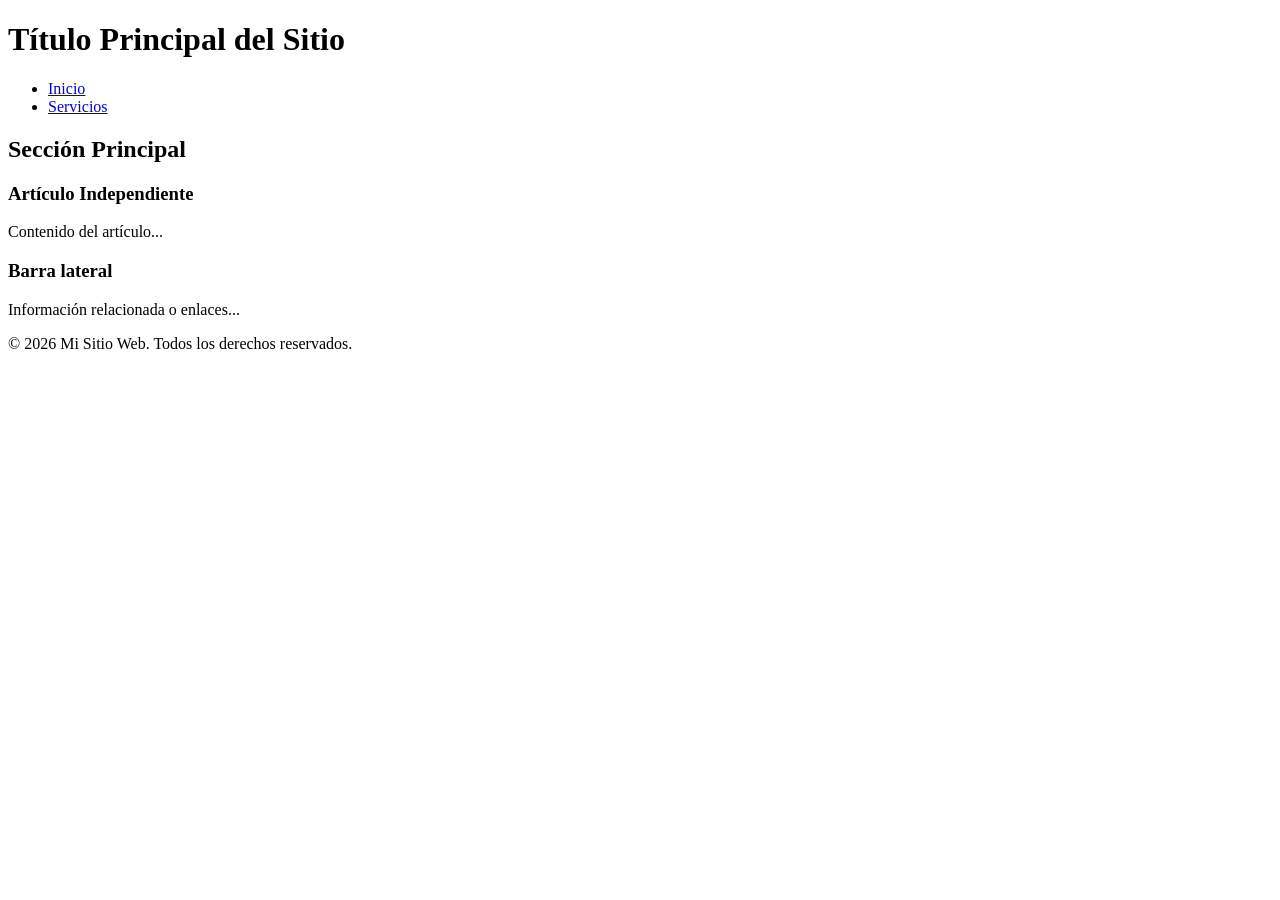
==== index.html @ 008b0cf7 "Update and rename ZEITA.html to index.html" ====
<!DOCTYPE html>
<html lang="es">
<head>
    <meta charset="UTF-8">
    <meta name="viewport" content="width=device-width, initial-scale=1.0">
    <title>Título de la página en Español</title>
    <meta name="description" content="Descripción del sitio para SEO">
    <!-- Enlace a estilos CSS -->
    <link rel="stylesheet" href="style.css">
</head>
<body>
    <header>
        <h1>Título Principal del Sitio</h1>
        <nav>
            <ul>
                <li><a href="#">Inicio</a></li>
                <li><a href="#">Servicios</a></li>
            </ul>
        </nav>
    </header>

    <main>
        <section>
            <h2>Sección Principal</h2>
            <article>
                <h3>Artículo Independiente</h3>
                <p>Contenido del artículo...</p>
            </article>
        </section>
        
        <aside>
            <h3>Barra lateral</h3>
            <p>Información relacionada o enlaces...</p>
        </aside>
    </main>

    <footer>
        <p>&copy; 2026 Mi Sitio Web. Todos los derechos reservados.</p>
    </footer>
</body>
</html>
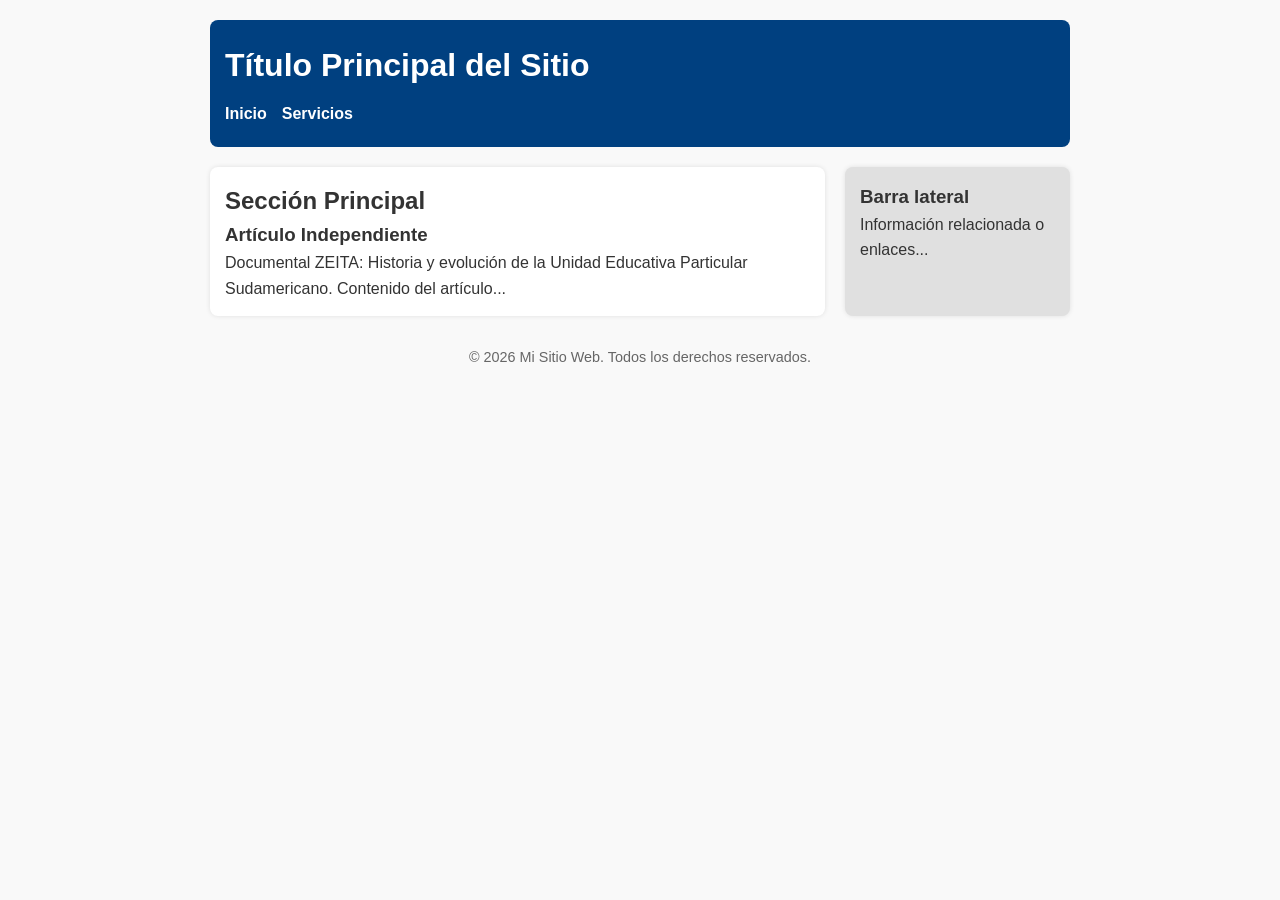
==== commit 0172385d: "Update index.html" ====
--- a/index.html
+++ b/index.html
@@ -3,7 +3,7 @@
 <head>
     <meta charset="UTF-8">
     <meta name="viewport" content="width=device-width, initial-scale=1.0">
-    <title>Título de la página en Español</title>
+    <title>ZEITA Sudamericano</title>
     <meta name="description" content="Descripción del sitio para SEO">
     <!-- Enlace a estilos CSS -->
     <link rel="stylesheet" href="style.css">
@@ -24,7 +24,10 @@
             <h2>Sección Principal</h2>
             <article>
                 <h3>Artículo Independiente</h3>
-                <p>Contenido del artículo...</p>
+                <p>
+                    Documental ZEITA: Historia y evolución de la Unidad Educativa Particular Sudamericano.
+                    Contenido del artículo...
+                </p>
             </article>
         </section>
         
@@ -39,3 +42,4 @@
     </footer>
 </body>
 </html>
+
--- a/style.css
+++ b/style.css
@@ -0,0 +1,71 @@
+* {
+    margin: 0;
+    padding: 0;
+    box-sizing: border-box;
+}
+
+body {
+    font-family: Arial, sans-serif;
+    line-height: 1.6;
+    background-color: #f9f9f9;
+    color: #333;
+    padding: 20px;
+    max-width: 900px;
+    margin: 0 auto;
+}
+
+header {
+    background-color: #004080;
+    color: white;
+    padding: 20px 15px;
+    margin-bottom: 20px;
+    border-radius: 8px;
+}
+
+header h1 {
+    margin-bottom: 10px;
+}
+
+nav ul {
+    list-style: none;
+    display: flex;
+    gap: 15px;
+}
+
+nav a {
+    color: white;
+    text-decoration: none;
+    font-weight: bold;
+}
+
+nav a:hover {
+    text-decoration: underline;
+}
+
+main {
+    display: flex;
+    gap: 20px;
+}
+
+section {
+    flex: 3;
+    background-color: white;
+    padding: 15px;
+    border-radius: 8px;
+    box-shadow: 0 0 5px rgba(0,0,0,0.1);
+}
+
+aside {
+    flex: 1;
+    background-color: #e0e0e0;
+    padding: 15px;
+    border-radius: 8px;
+    box-shadow: 0 0 5px rgba(0,0,0,0.1);
+}
+
+footer {
+    text-align: center;
+    margin-top: 30px;
+    font-size: 0.9em;
+    color: #666;
+}
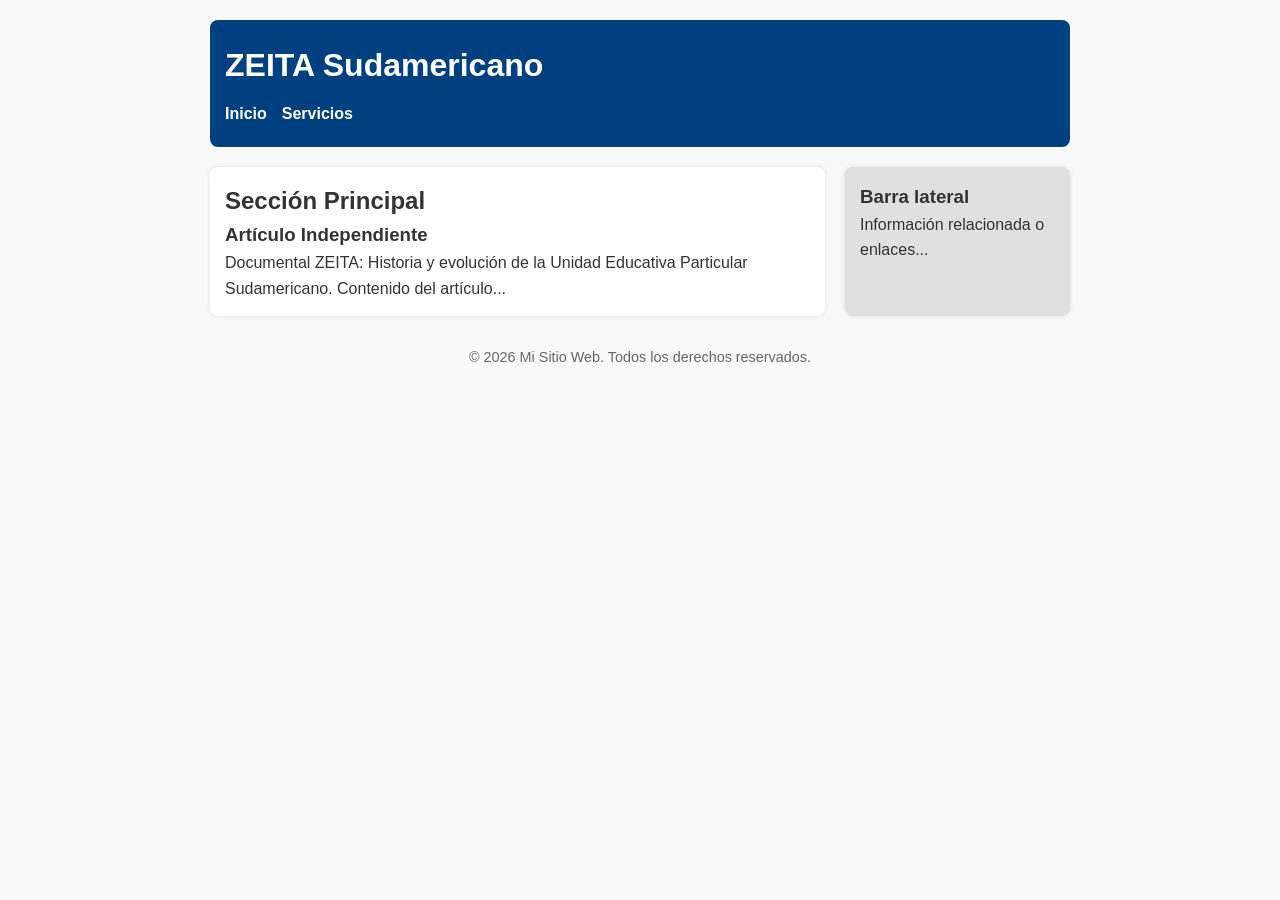
==== commit 8de89474: "Update index.html" ====
--- a/index.html
+++ b/index.html
@@ -3,14 +3,14 @@
 <head>
     <meta charset="UTF-8">
     <meta name="viewport" content="width=device-width, initial-scale=1.0">
-    <title>ZEITA Sudamericano</title>
+    <title>ZEITA</title>
     <meta name="description" content="Descripción del sitio para SEO">
     <!-- Enlace a estilos CSS -->
     <link rel="stylesheet" href="style.css">
 </head>
 <body>
     <header>
-        <h1>Título Principal del Sitio</h1>
+        <h1>ZEITA Sudamericano</h1>
         <nav>
             <ul>
                 <li><a href="#">Inicio</a></li>
@@ -43,3 +43,4 @@
 </body>
 </html>
 
+
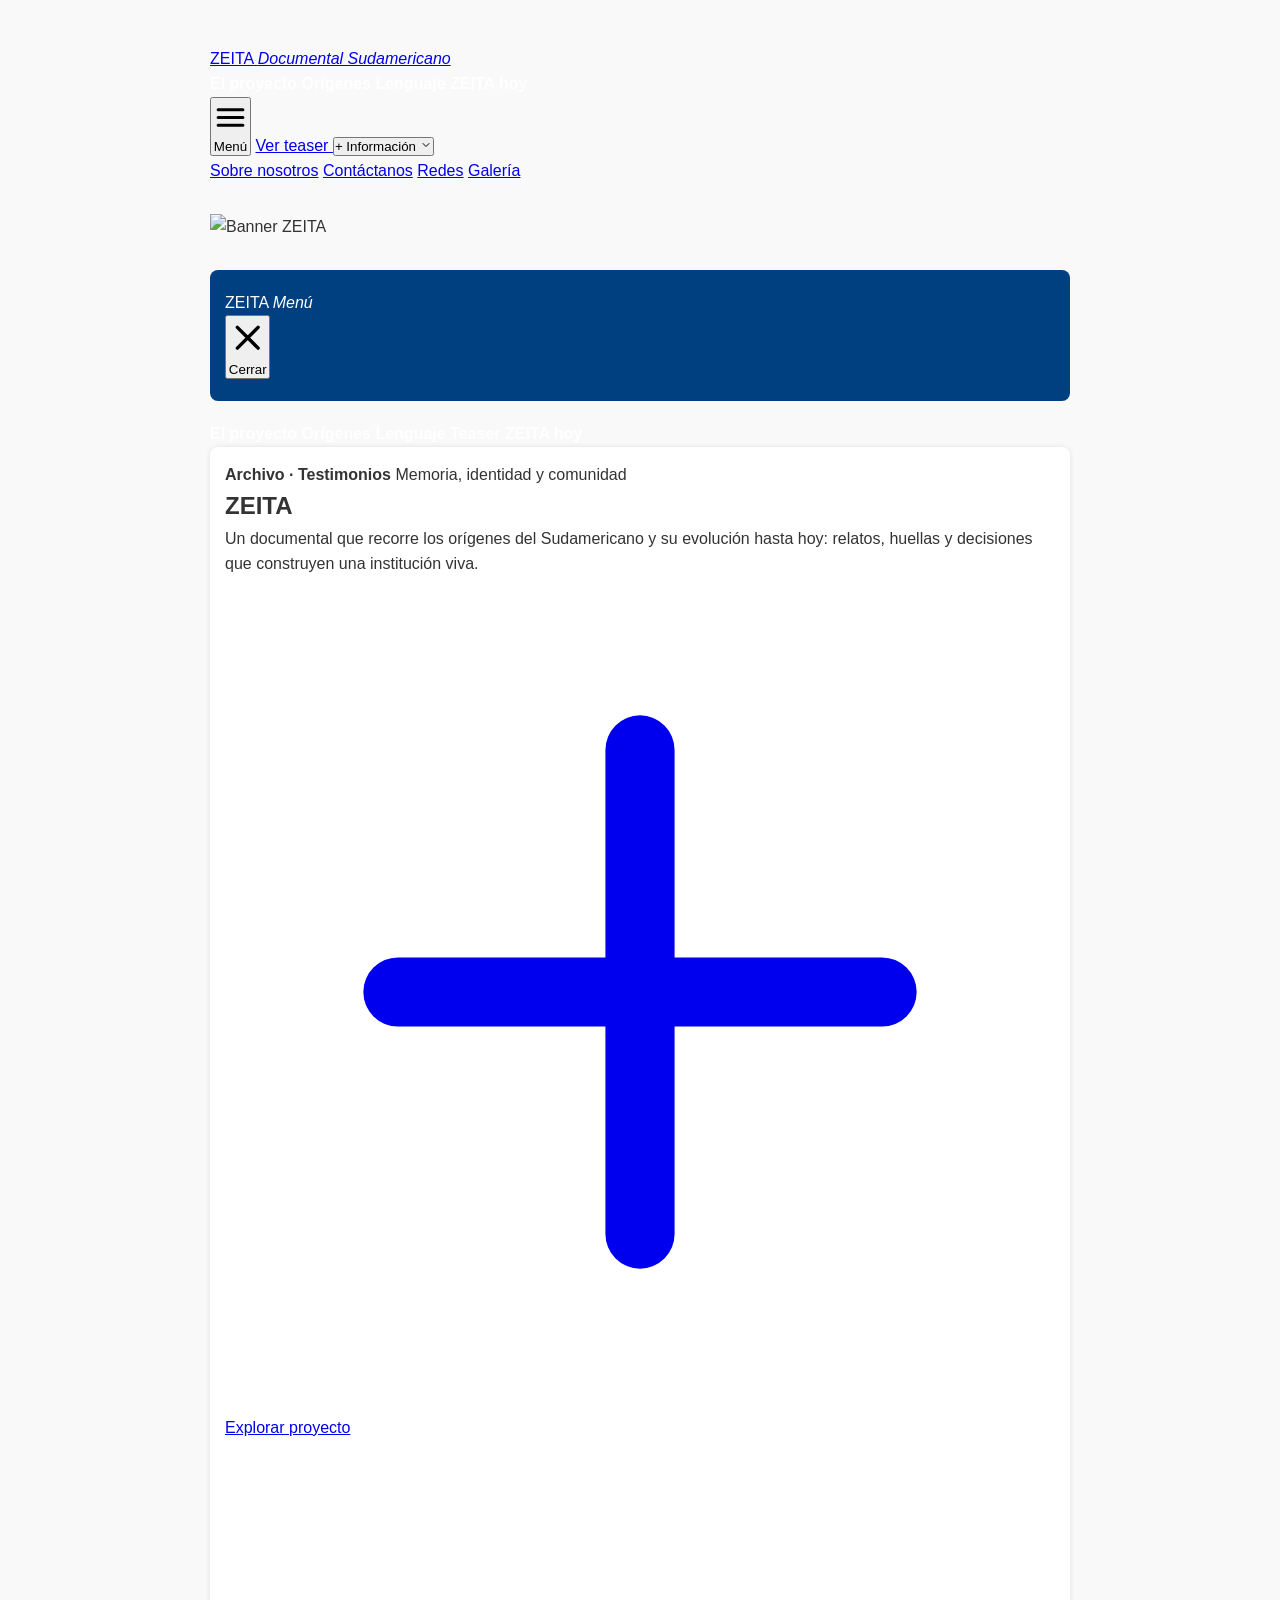
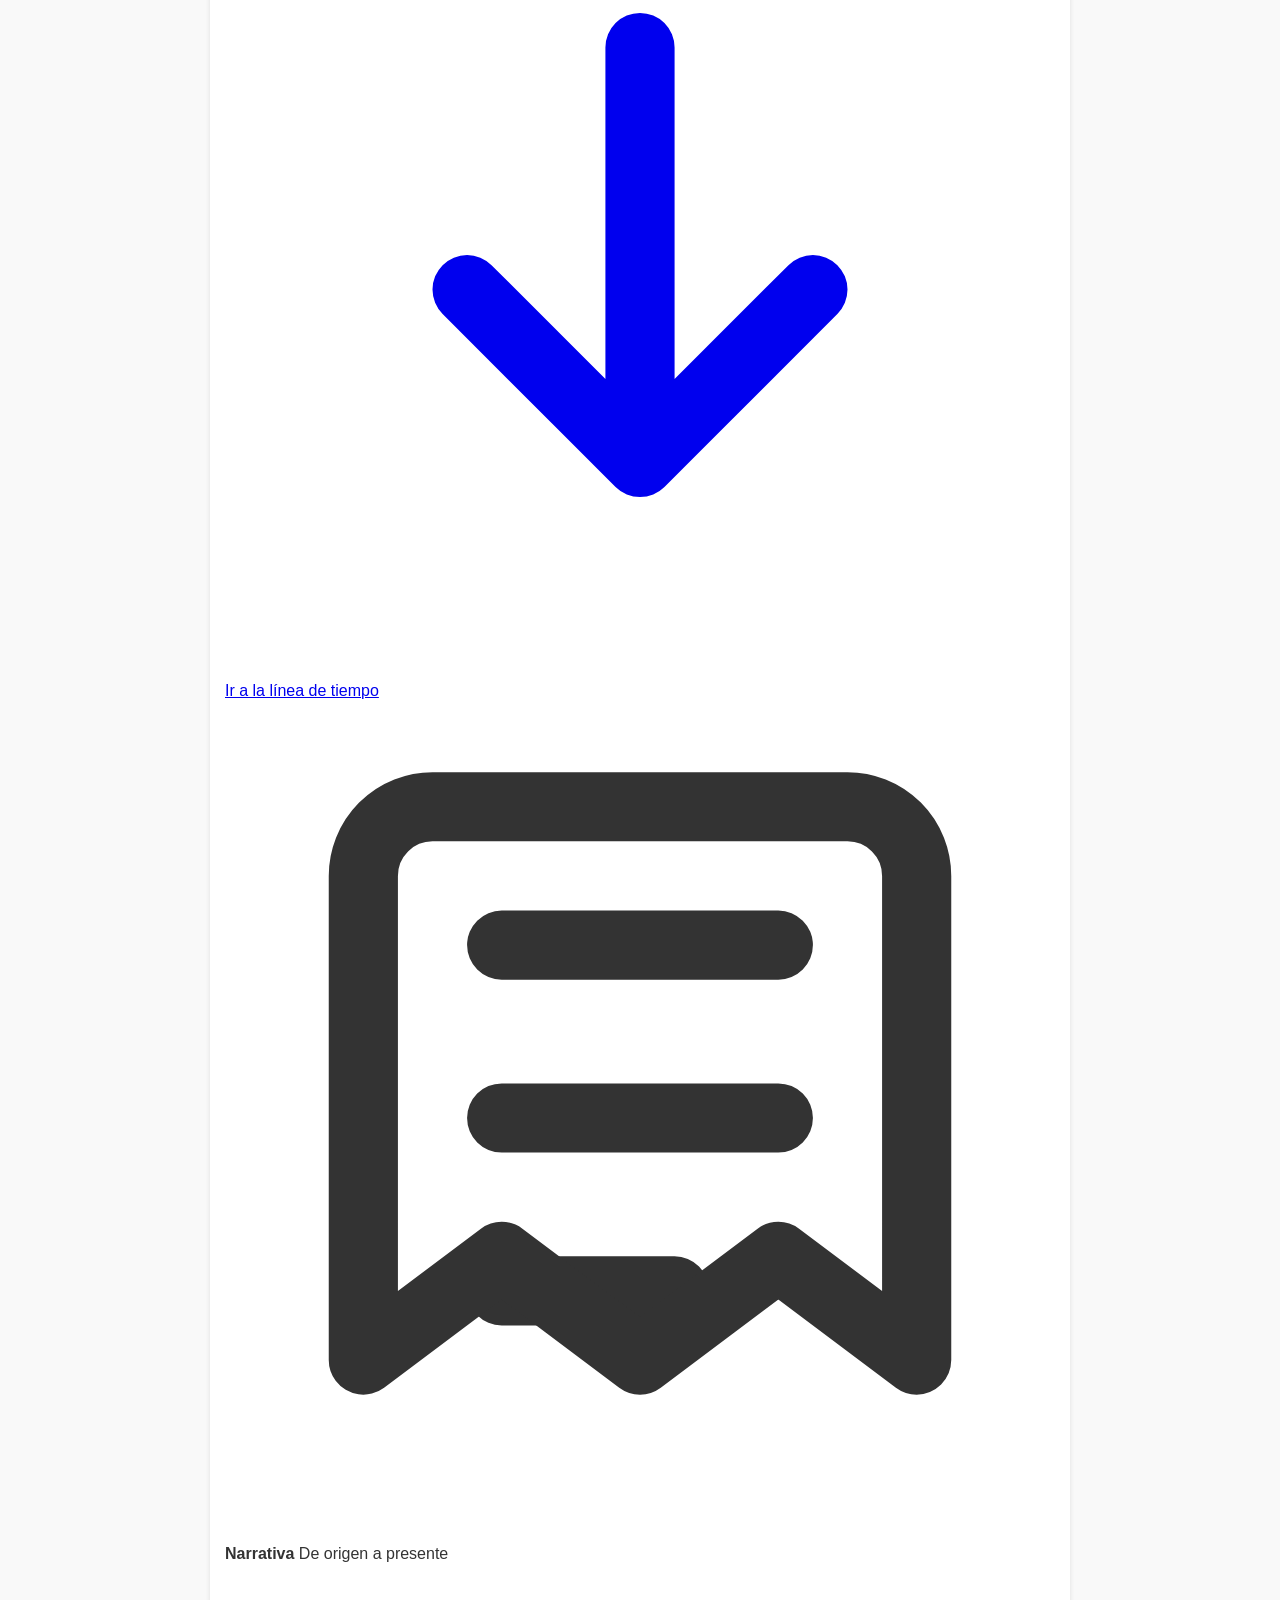
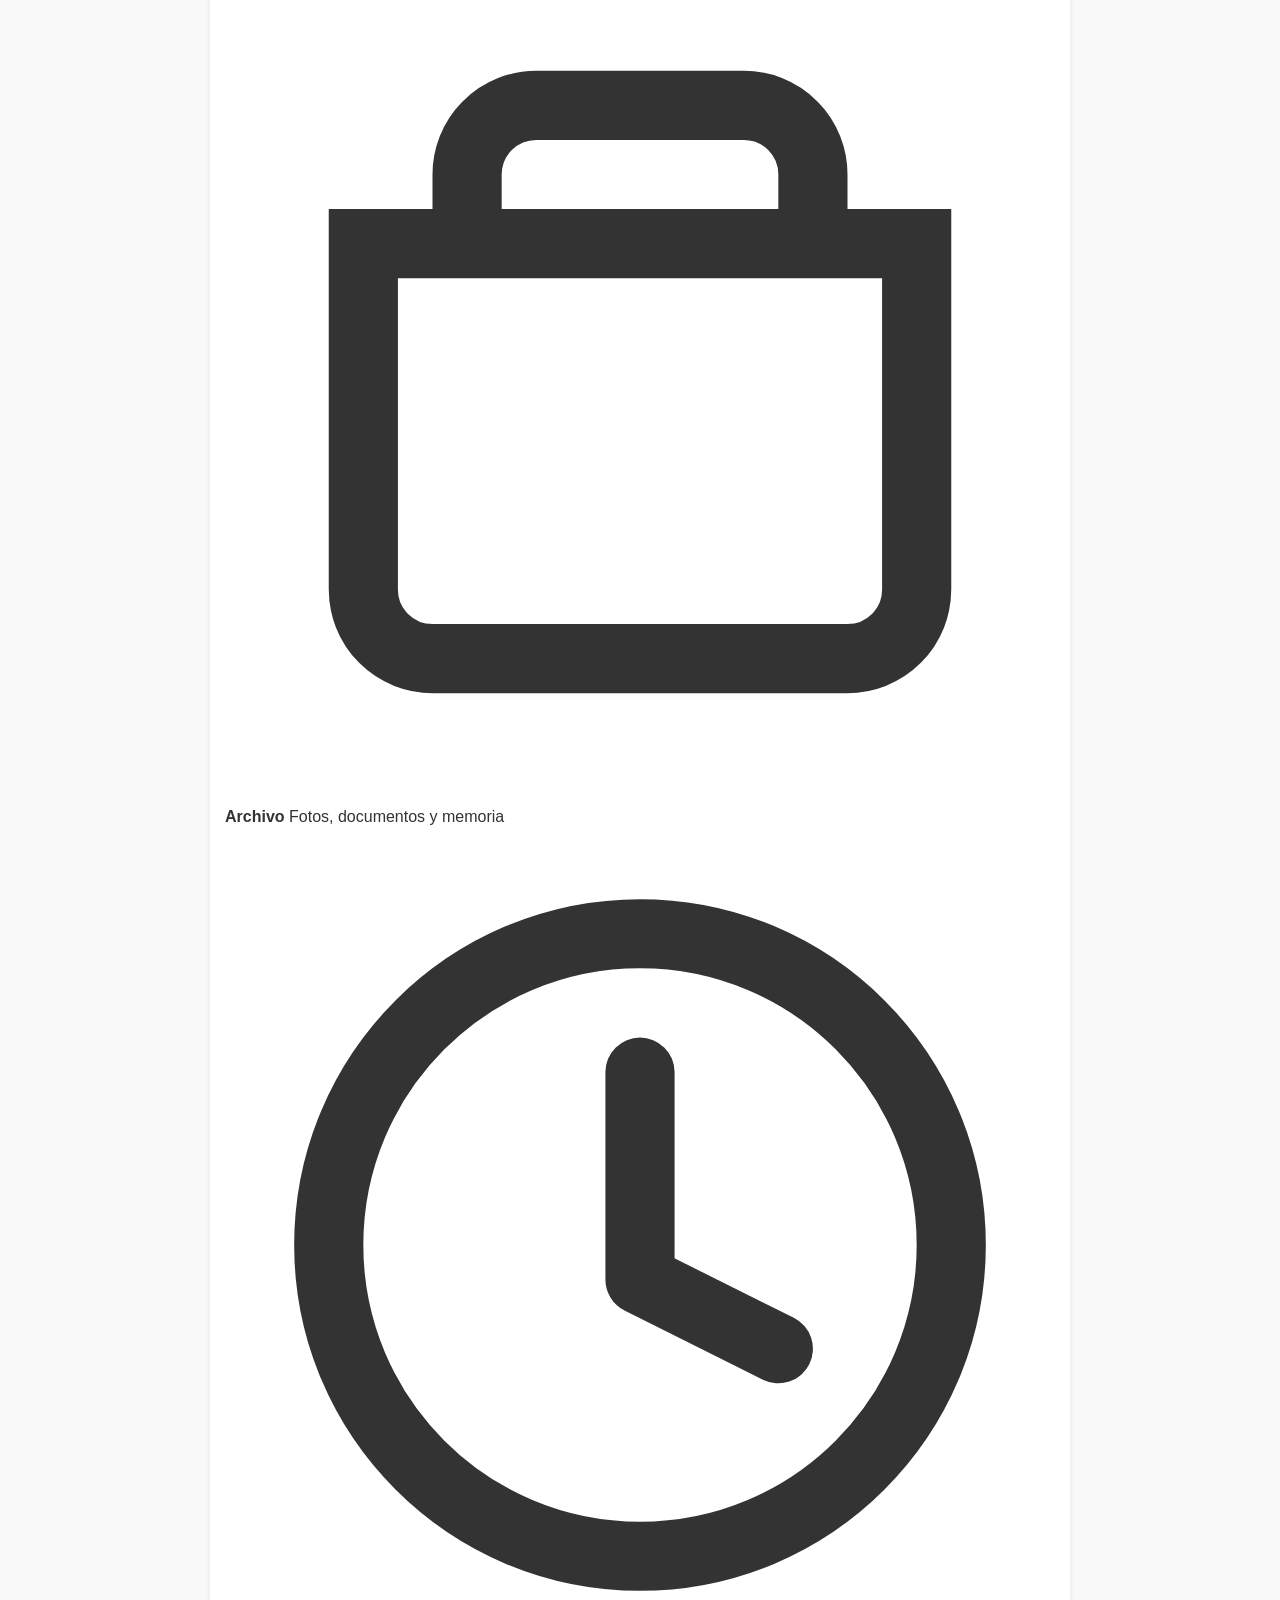
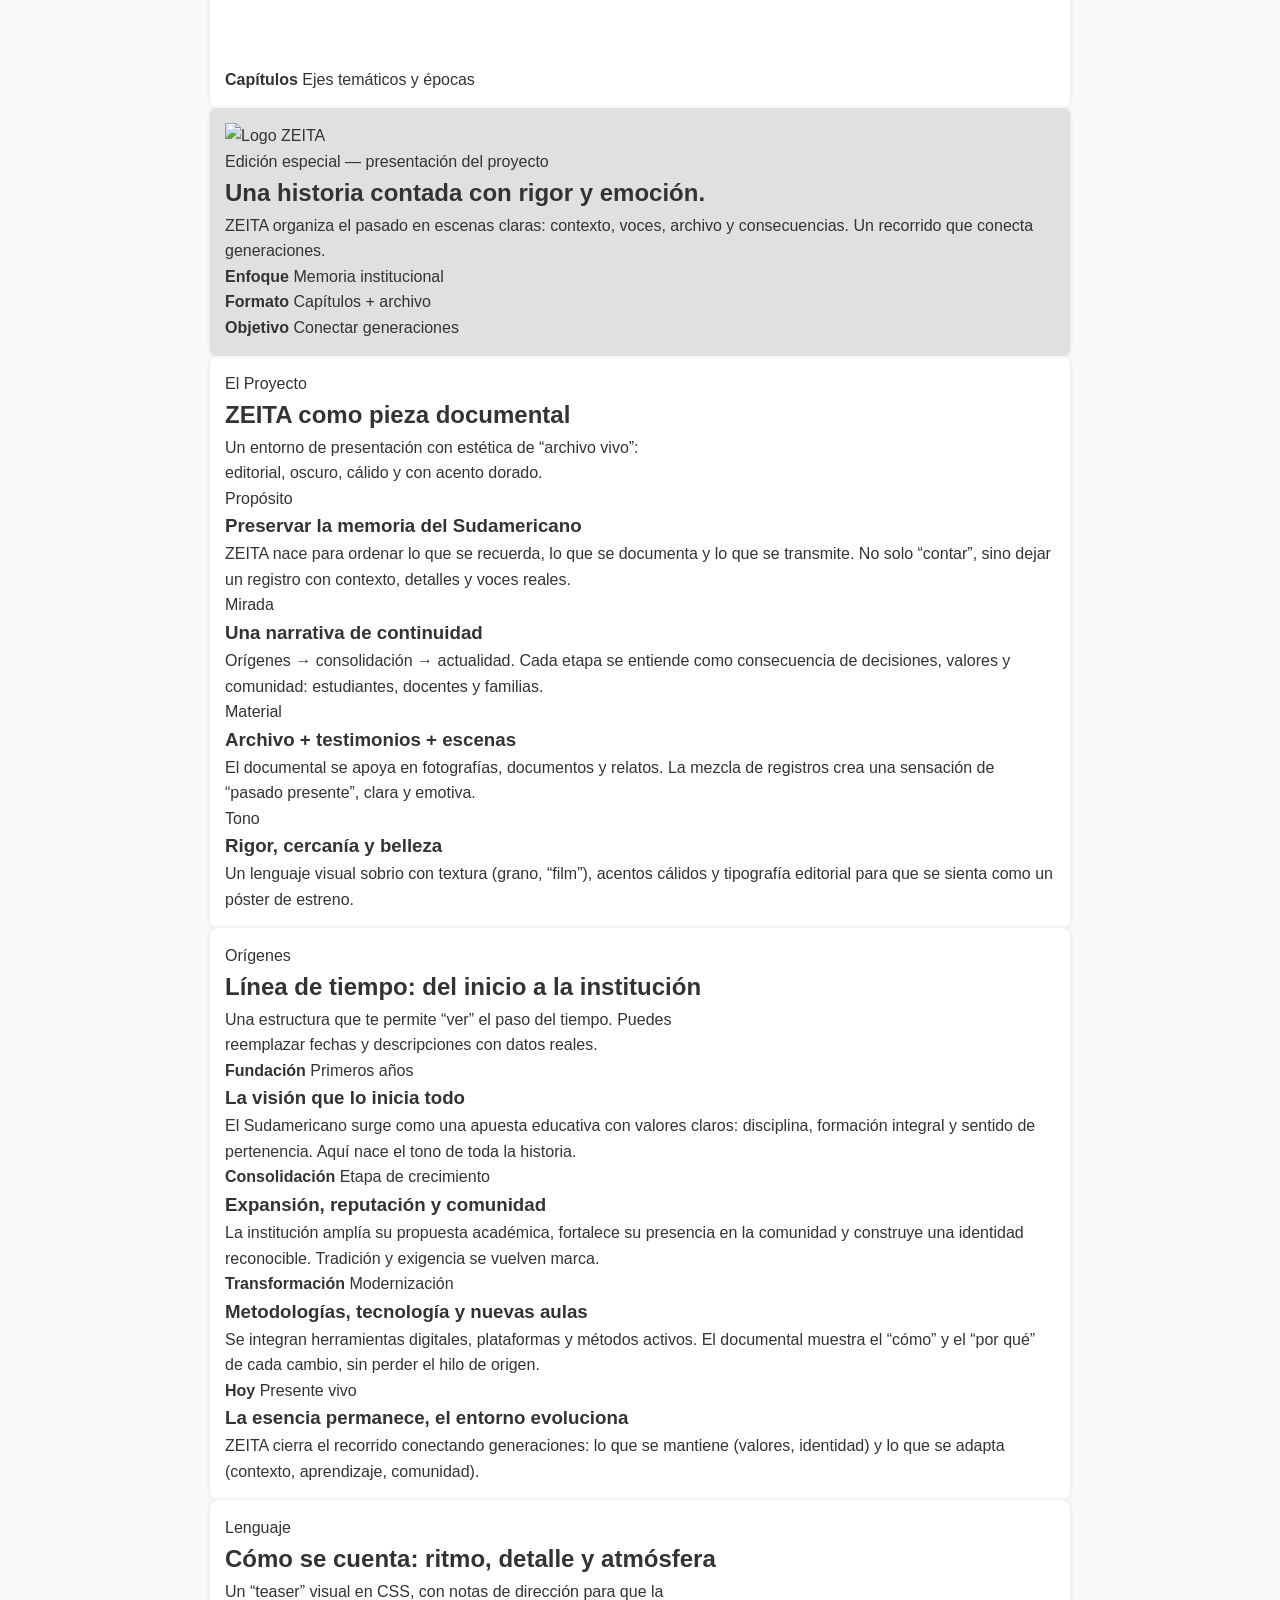
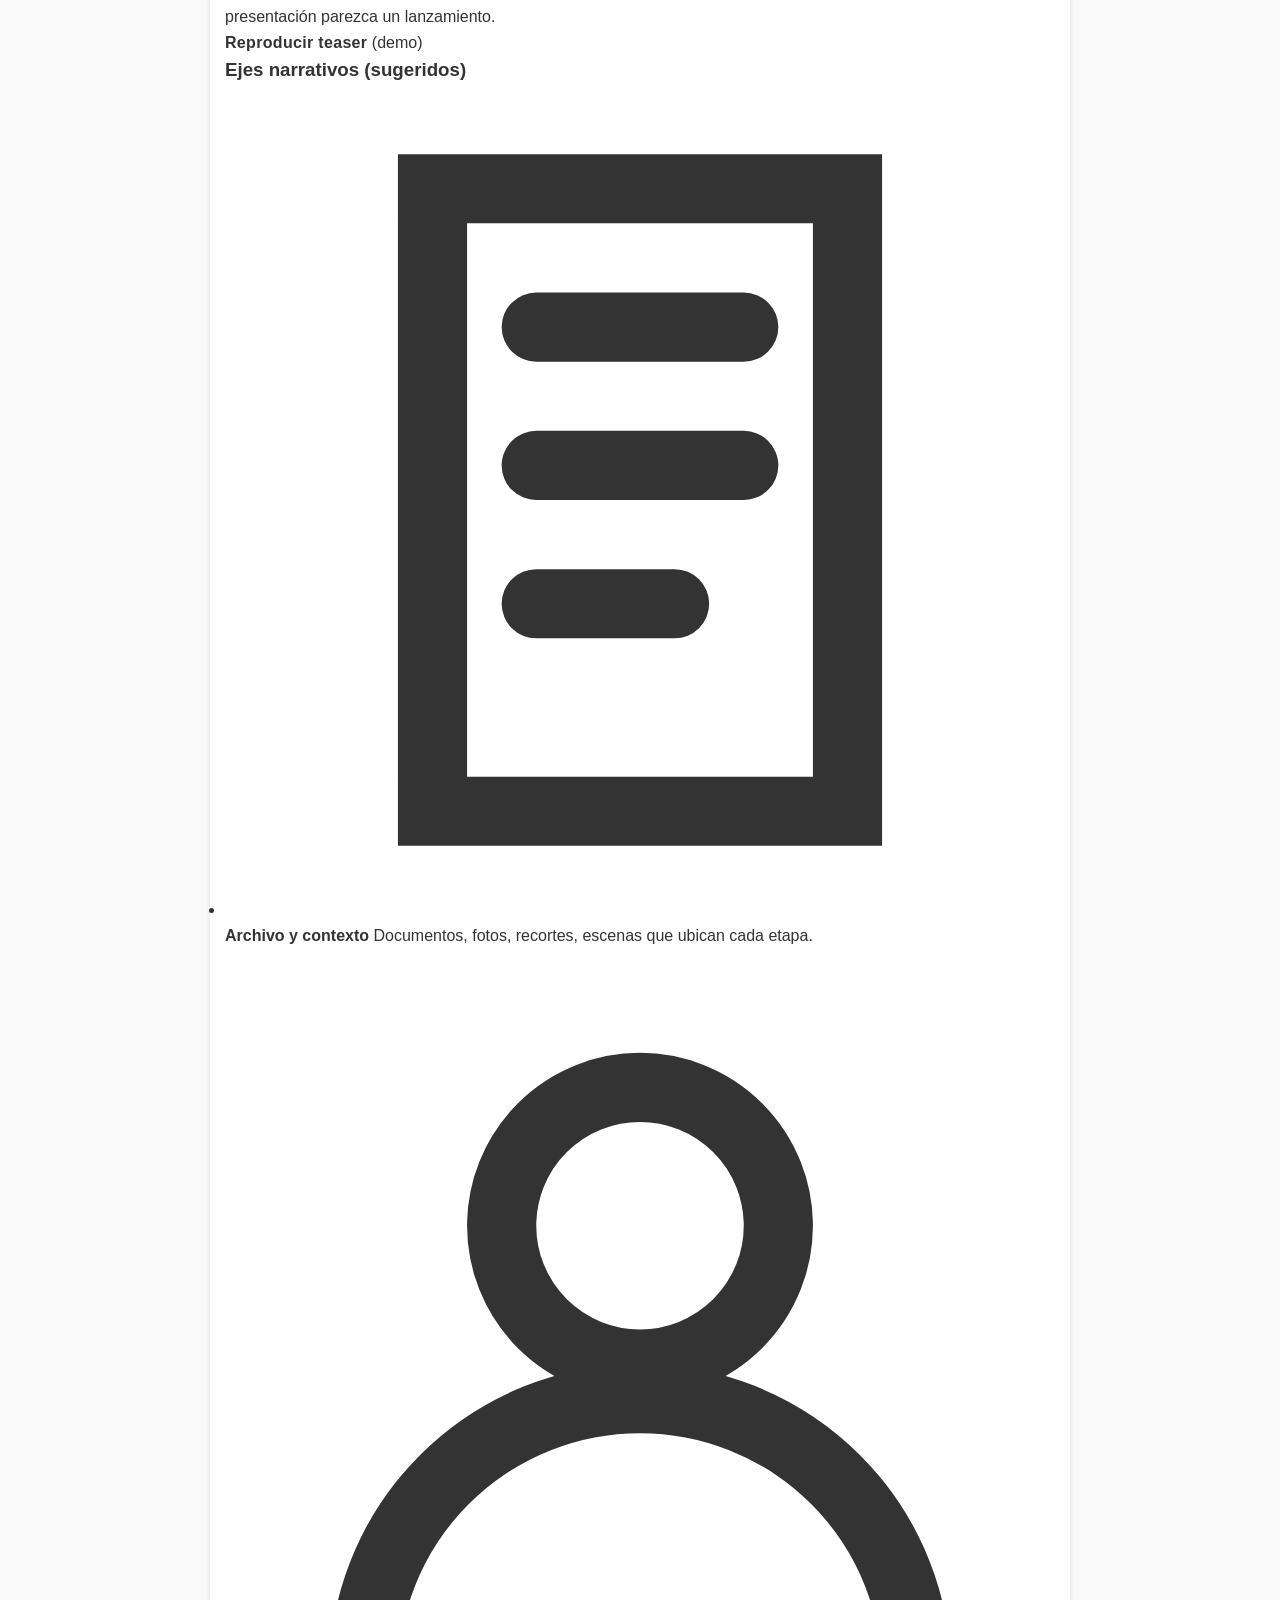
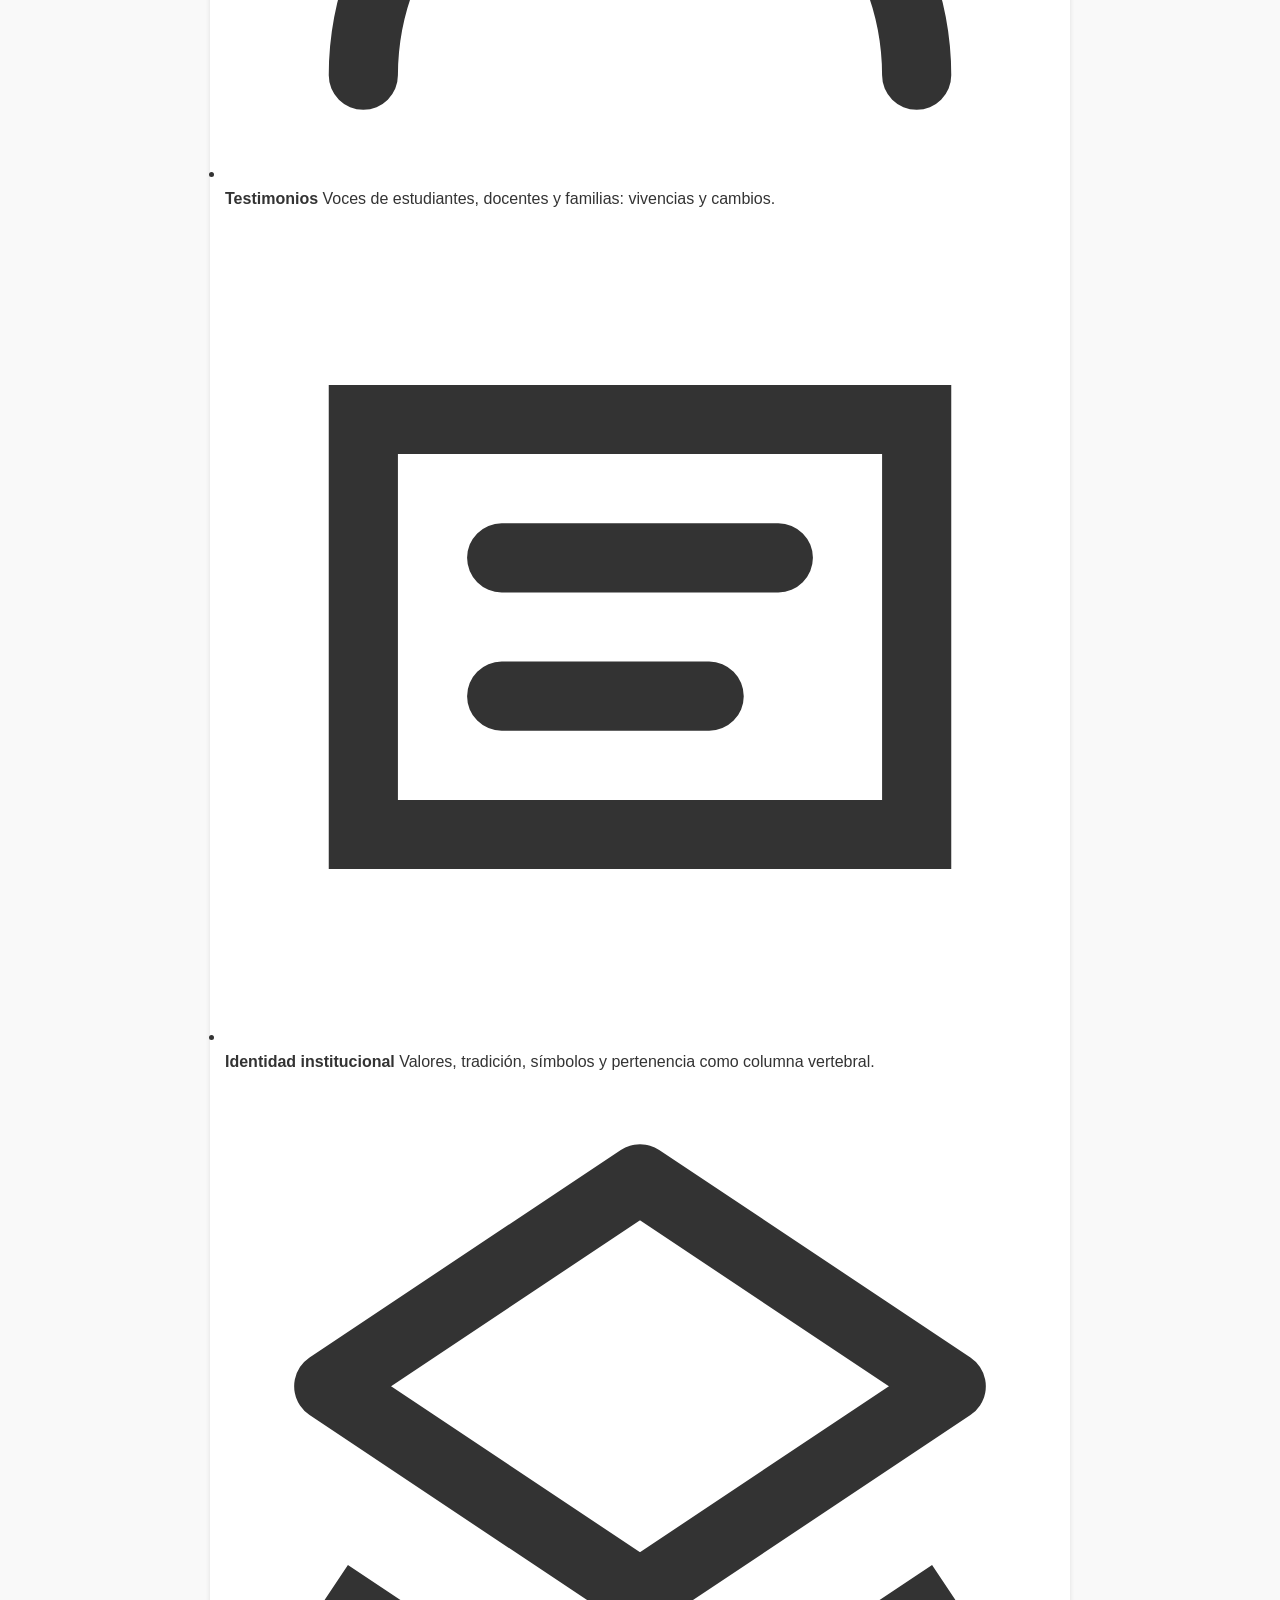
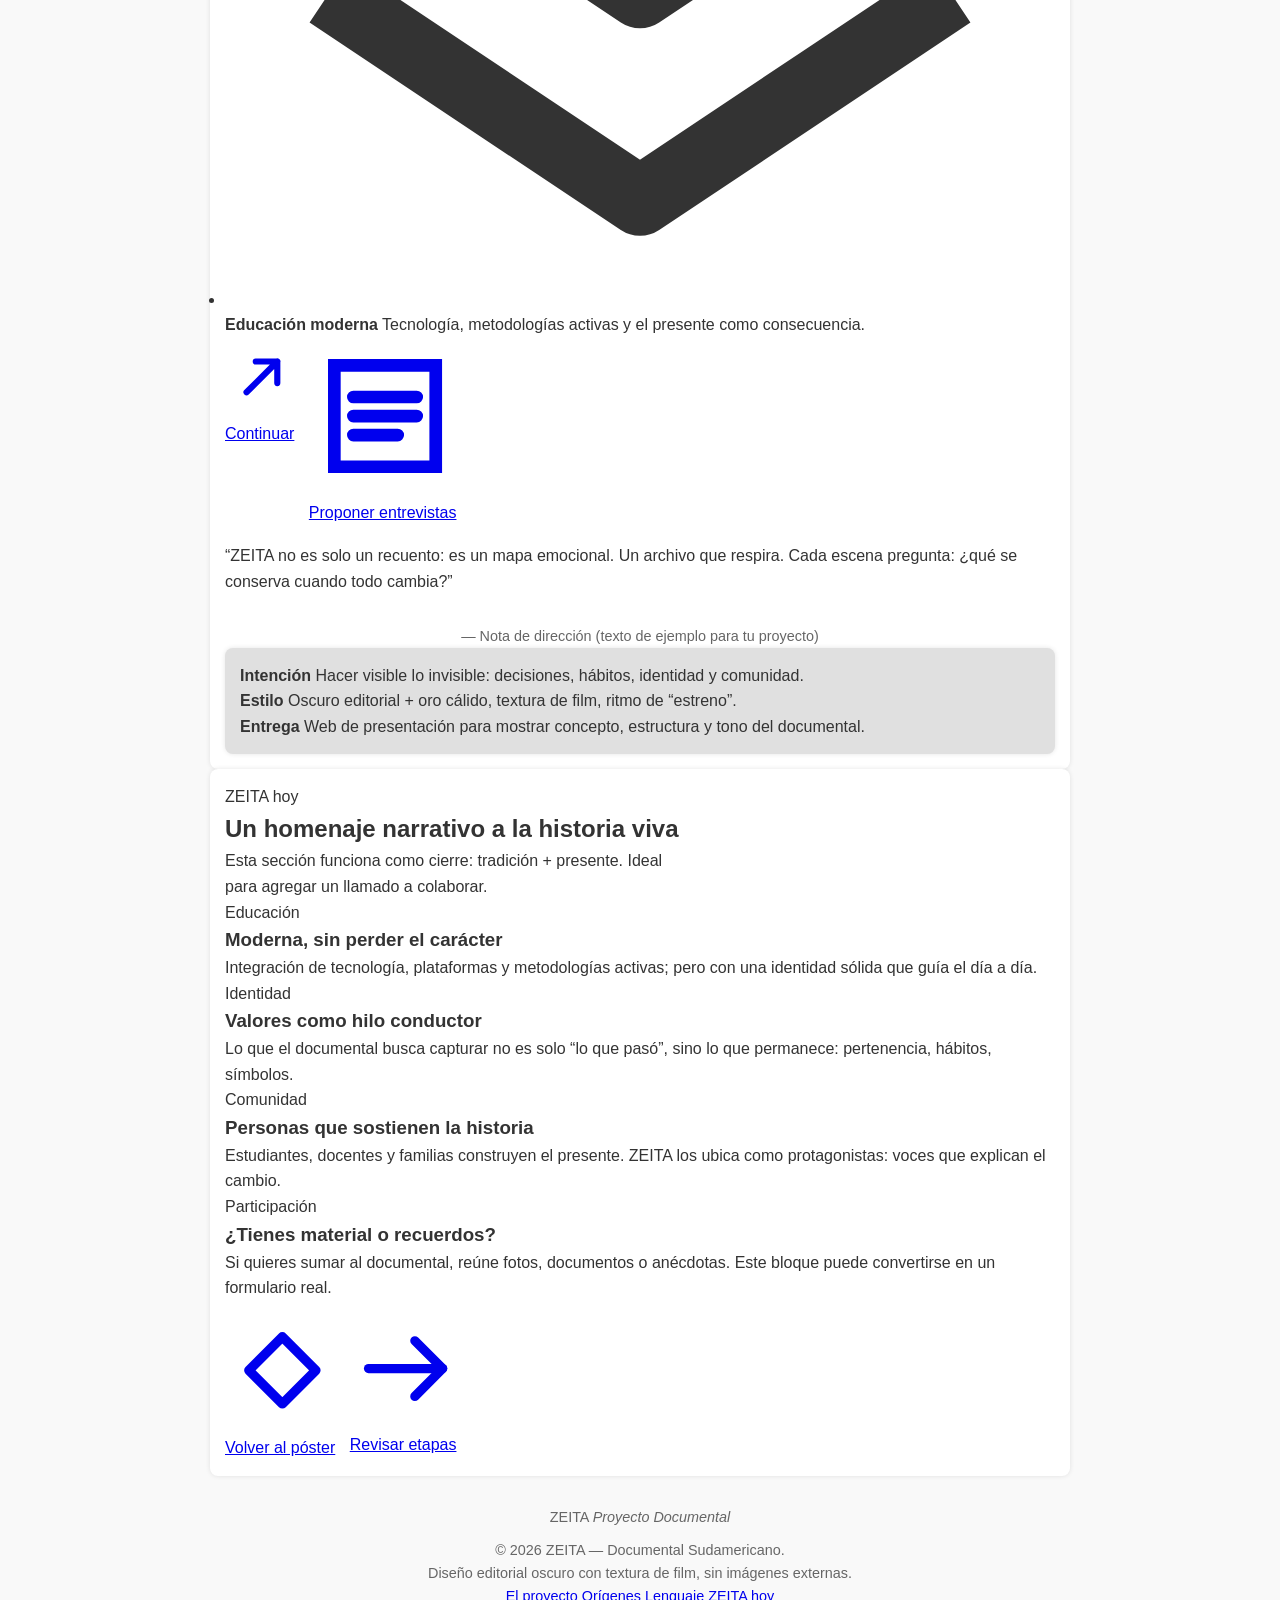
==== commit 68eaf134: "Update index.html" ====
--- a/index.html
+++ b/index.html
@@ -1,46 +1,692 @@
 <!DOCTYPE html>
 <html lang="es">
 <head>
-    <meta charset="UTF-8">
-    <meta name="viewport" content="width=device-width, initial-scale=1.0">
-    <title>ZEITA</title>
-    <meta name="description" content="Descripción del sitio para SEO">
-    <!-- Enlace a estilos CSS -->
-    <link rel="stylesheet" href="style.css">
+  <meta charset="UTF-8" />
+  <meta name="viewport" content="width=device-width,initial-scale=1" />
+  <title>ZEITA | Documental Sudamericano</title>
+  <meta name="description" content="ZEITA: proyecto documental sobre los orígenes del Sudamericano y su evolución hasta hoy. Testimonios, archivo, identidad y comunidad." />
+
+  <link rel="preconnect" href="https://fonts.googleapis.com">
+  <link rel="preconnect" href="https://fonts.gstatic.com" crossorigin>
+  <link href="https://fonts.googleapis.com/css2?family=Fraunces:opsz,wght@9..144,200..900&family=Manrope:wght@300..800&display=swap" rel="stylesheet">
+  <link rel="stylesheet" href="style.css" />
+  <script src=""></script>
+
 </head>
+
 <body>
-    <header>
-        <h1>ZEITA Sudamericano</h1>
-        <nav>
-            <ul>
-                <li><a href="#">Inicio</a></li>
-                <li><a href="#">Servicios</a></li>
+  
+  <!-- NAV -->
+  <div class="nav" role="banner">
+    <div class="nav__inner">
+  <!-- Logo circular + texto a la izquierda -->
+  <a class="brand" href="#inicio" aria-label="ZEITA, inicio">
+  <img src="Imágenes/LOGO-N.jpeg" alt="" class="brand-logo" aria-hidden="true">
+  <div>
+    <span>ZEITA</span>
+    <em>Documental Sudamericano</em>
+  </div>
+</a>
+
+
+  <!-- Enlaces principales centrados, siempre en fila -->
+  <nav class="nav__links" aria-label="Secciones principales">
+    <a href="#proyecto">El proyecto</a>
+    <a href="#origenes">Orígenes</a>
+    <a href="#lenguaje">Lenguaje</a>
+    <a href="#hoy">ZEITA hoy</a>
+  </nav>
+
+  <!-- Derecha: botón + secundarios en menú desplegable -->
+  <div class="nav__cta">
+    <!-- Menú móvil -->
+    <button class="btn menuBtn" id="menuBtn" aria-haspopup="dialog" aria-controls="drawer" aria-expanded="false">
+      <svg class="icon" viewBox="0 0 24 24" fill="none" aria-hidden="true">
+        <path d="M4 7h16M4 12h16M4 17h16" stroke="currentColor" stroke-width="2" stroke-linecap="round"/>
+      </svg>
+      Menú
+    </button>
+
+    <!-- Botón Ver teaser -->
+    <a class="btn btn--gold" href="#trailer">
+      <span class="triangle" aria-hidden="true"></span>
+      Ver teaser
+    </a>
+
+    <!-- Botón desplegable + información -->
+    <button class="btn-info" id="infoBtn" aria-haspopup="true" aria-expanded="false" aria-controls="infoMenu">
+      + Información
+      <svg width="12" height="12" viewBox="0 0 24 24" fill="none" aria-hidden="true" style="transform: rotate(0deg); transition: transform 0.3s;">
+        <path d="M6 9l6 6 6-6" stroke="currentColor" stroke-width="2" stroke-linecap="round" stroke-linejoin="round"/>
+      </svg>
+    </button>
+
+    <!-- Menú desplegable -->
+    <div class="dropdown-menu" id="infoMenu" role="menu" aria-label="Más información">
+      <a href="sobre-nosotros.html" role="menuitem">Sobre nosotros</a>
+      <a href="contacto.html" role="menuitem">Contáctanos</a>
+      <a href="redes.html" role="menuitem">Redes</a>
+      <a href="galeria.html" role="menuitem">Galería</a>
+    </div>
+  </div>
+</div>
+  </div>
+
+  <!-- Banner largo -->
+  <div class="banner-section" style="margin:30px 0;">
+    <img src="Imágenes/BANNER.jpeg" alt="Banner ZEITA" style="width:100%; height:auto; display:block; border-radius:var(--radius-xl); box-shadow:var(--shadow);">
+  </div>
+
+  <!-- MOBILE DRAWER -->
+  <div class="drawer" id="drawer" role="dialog" aria-modal="true" aria-label="Menú">
+    <div class="drawer__panel">
+      <header>
+        <div class="brand" style="gap:10px">
+          <span class="mark" aria-hidden="true"></span>
+          <span>ZEITA</span>
+          <em>Menú</em>
+        </div>
+        <button class="btn" id="closeDrawer">
+          <svg class="icon" viewBox="0 0 24 24" fill="none" aria-hidden="true">
+            <path d="M6 6l12 12M18 6L6 18" stroke="currentColor" stroke-width="2" stroke-linecap="round"/>
+          </svg>
+          Cerrar
+        </button>
+      </header>
+      <nav aria-label="Navegación móvil">
+        <a href="#proyecto" data-close>El proyecto</a>
+        <a href="#origenes" data-close>Orígenes</a>
+        <a href="#lenguaje" data-close>Lenguaje</a>
+        <a href="#trailer" data-close>Teaser</a>
+        <a href="#hoy" data-close>ZEITA hoy</a>
+      </nav>
+    </div>
+  </div>
+
+  <main id="inicio" class="hero">
+    <div class="wrap">
+      <div class="hero__grid">
+        <section class="hero__copy reveal">
+          <div class="hero__titleRow">
+            <div class="tag">
+              <b>Archivo · Testimonios</b>
+              <span class="muted">Memoria, identidad y comunidad</span>
+            </div>
+          </div>
+
+          <h1>ZEITA</h1>
+          <p class="hero__lede">
+            Un documental que recorre los orígenes del Sudamericano y su evolución hasta hoy: relatos, huellas y decisiones
+            que construyen una institución viva.
+          </p>
+
+          <div class="hero__actions">
+            <a class="btn btn--gold" href="#proyecto">
+              <svg class="icon" viewBox="0 0 24 24" fill="none" aria-hidden="true">
+                <path d="M12 5v14M5 12h14" stroke="currentColor" stroke-width="2" stroke-linecap="round"/>
+              </svg>
+              Explorar proyecto
+            </a>
+            <a class="btn" href="#origenes">
+              <svg class="icon" viewBox="0 0 24 24" fill="none" aria-hidden="true">
+                <path d="M12 6v12m0 0l-5-5m5 5l5-5" stroke="currentColor" stroke-width="2" stroke-linecap="round" stroke-linejoin="round"/>
+              </svg>
+              Ir a la línea de tiempo
+            </a>
+          </div>
+
+          <div class="metaRow stagger" data-stagger>
+            <div class="chip">
+              <svg class="icon" viewBox="0 0 24 24" fill="none" aria-hidden="true">
+                <path d="M8 7h8M8 12h8M8 17h5" stroke="currentColor" stroke-width="2" stroke-linecap="round"/>
+                <path d="M6 3h12a2 2 0 0 1 2 2v14l-4-3-4 3-4-3-4 3V5a2 2 0 0 1 2-2Z" stroke="currentColor" stroke-width="2" stroke-linejoin="round"/>
+              </svg>
+              <div>
+                <strong>Narrativa</strong>
+                <span>De origen a presente</span>
+              </div>
+            </div>
+
+            <div class="chip">
+              <svg class="icon" viewBox="0 0 24 24" fill="none" aria-hidden="true">
+                <path d="M4 8h16v10a2 2 0 0 1-2 2H6a2 2 0 0 1-2-2V8Z" stroke="currentColor" stroke-width="2"/>
+                <path d="M7 8V6a2 2 0 0 1 2-2h6a2 2 0 0 1 2 2v2" stroke="currentColor" stroke-width="2"/>
+              </svg>
+              <div>
+                <strong>Archivo</strong>
+                <span>Fotos, documentos y memoria</span>
+              </div>
+            </div>
+
+            <div class="chip">
+              <svg class="icon" viewBox="0 0 24 24" fill="none" aria-hidden="true">
+                <path d="M12 3c4.97 0 9 4.03 9 9s-4.03 9-9 9-9-4.03-9-9 4.03-9 9-9Z" stroke="currentColor" stroke-width="2"/>
+                <path d="M12 7v6l4 2" stroke="currentColor" stroke-width="2" stroke-linecap="round" stroke-linejoin="round"/>
+              </svg>
+              <div>
+                <strong>Capítulos</strong>
+                <span>Ejes temáticos y épocas</span>
+              </div>
+            </div>
+          </div>
+
+          <div class="rule" aria-hidden="true"></div>
+        </section>
+
+        <aside class="hero__poster reveal" aria-label="Logo ZEITA">
+          <img src="Imágenes/LOGO-B.jpeg" alt="Logo ZEITA" style="width:100%; height:100%; object-fit:cover; border-radius:var(--radius-xl);">
+          
+          <div class="poster__inner">
+            <div class="poster__badge">
+              <i aria-hidden="true"></i>
+              Edición especial — presentación del proyecto
+            </div>
+
+            <h2 class="poster__title">Una historia contada con rigor y emoción.</h2>
+            <p class="poster__sub">
+              ZEITA organiza el pasado en escenas claras: contexto, voces, archivo y consecuencias. Un recorrido que
+              conecta generaciones.
+            </p>
+
+            <div class="poster__stats" aria-label="Indicadores del documental">
+              <div class="stat">
+                <b>Enfoque</b>
+                <span>Memoria institucional</span>
+              </div>
+              <div class="stat">
+                <b>Formato</b>
+                <span>Capítulos + archivo</span>
+              </div>
+              <div class="stat">
+                <b>Objetivo</b>
+                <span>Conectar generaciones</span>
+              </div>
+            </div>
+          </div>
+        </aside>
+      </div>
+    </div>
+  </main>
+
+  <!-- EL PROYECTO -->
+  <section id="proyecto" class="section">
+    <div class="wrap">
+      <div class="section__head reveal">
+        <div>
+          <div class="kicker">El Proyecto</div>
+          <h2>ZEITA como pieza documental</h2>
+        </div>
+        <p class="muted" style="max-width:52ch">
+          Un entorno de presentación con estética de “archivo vivo”: editorial, oscuro, cálido y con acento dorado.
+        </p>
+      </div>
+
+      <div class="grid stagger" data-stagger>
+        <article class="card">
+          <div class="card__top">
+            <span class="pill"><span class="dot" aria-hidden="true"></span> Propósito</span>
+          </div>
+          <h3>Preservar la memoria del Sudamericano</h3>
+          <p>
+            ZEITA nace para ordenar lo que se recuerda, lo que se documenta y lo que se transmite. No solo “contar”,
+            sino dejar un registro con contexto, detalles y voces reales.
+          </p>
+        </article>
+
+        <article class="card">
+          <div class="card__top">
+            <span class="pill"><span class="dot" aria-hidden="true"></span> Mirada</span>
+          </div>
+          <h3>Una narrativa de continuidad</h3>
+          <p>
+            Orígenes → consolidación → actualidad. Cada etapa se entiende como consecuencia de decisiones, valores y
+            comunidad: estudiantes, docentes y familias.
+          </p>
+        </article>
+
+        <article class="card">
+          <div class="card__top">
+            <span class="pill"><span class="dot" aria-hidden="true"></span> Material</span>
+          </div>
+          <h3>Archivo + testimonios + escenas</h3>
+          <p>
+            El documental se apoya en fotografías, documentos y relatos. La mezcla de registros crea una sensación de
+            “pasado presente”, clara y emotiva.
+          </p>
+        </article>
+
+        <article class="card">
+          <div class="card__top">
+            <span class="pill"><span class="dot" aria-hidden="true"></span> Tono</span>
+          </div>
+          <h3>Rigor, cercanía y belleza</h3>
+          <p>
+            Un lenguaje visual sobrio con textura (grano, “film”), acentos cálidos y tipografía editorial para que se
+            sienta como un póster de estreno.
+          </p>
+        </article>
+      </div>
+    </div>
+  </section>
+
+  <!-- ORÍGENES / TIMELINE -->
+  <section id="origenes" class="section">
+    <div class="wrap">
+      <div class="section__head reveal">
+        <div>
+          <div class="kicker">Orígenes</div>
+          <h2>Línea de tiempo: del inicio a la institución</h2>
+        </div>
+        <p class="muted" style="max-width:52ch">
+          Una estructura que te permite “ver” el paso del tiempo. Puedes reemplazar fechas y descripciones con datos reales.
+        </p>
+      </div>
+
+      <div class="timeline stagger" data-stagger>
+        <article class="event">
+          <div class="event__inner">
+            <div class="event__when">
+              <b>Fundación</b>
+              <span>Primeros años</span>
+            </div>
+            <div class="event__body">
+              <h3>La visión que lo inicia todo</h3>
+              <p>
+                El Sudamericano surge como una apuesta educativa con valores claros: disciplina, formación integral y
+                sentido de pertenencia. Aquí nace el tono de toda la historia.
+              </p>
+            </div>
+          </div>
+        </article>
+
+        <article class="event">
+          <div class="event__inner">
+            <div class="event__when">
+              <b>Consolidación</b>
+              <span>Etapa de crecimiento</span>
+            </div>
+            <div class="event__body">
+              <h3>Expansión, reputación y comunidad</h3>
+              <p>
+                La institución amplía su propuesta académica, fortalece su presencia en la comunidad y construye una
+                identidad reconocible. Tradición y exigencia se vuelven marca.
+              </p>
+            </div>
+          </div>
+        </article>
+
+        <article class="event">
+          <div class="event__inner">
+            <div class="event__when">
+              <b>Transformación</b>
+              <span>Modernización</span>
+            </div>
+            <div class="event__body">
+              <h3>Metodologías, tecnología y nuevas aulas</h3>
+              <p>
+                Se integran herramientas digitales, plataformas y métodos activos. El documental muestra el “cómo” y el
+                “por qué” de cada cambio, sin perder el hilo de origen.
+              </p>
+            </div>
+          </div>
+        </article>
+
+        <article class="event">
+          <div class="event__inner">
+            <div class="event__when">
+              <b>Hoy</b>
+              <span>Presente vivo</span>
+            </div>
+            <div class="event__body">
+              <h3>La esencia permanece, el entorno evoluciona</h3>
+              <p>
+                ZEITA cierra el recorrido conectando generaciones: lo que se mantiene (valores, identidad) y lo que se
+                adapta (contexto, aprendizaje, comunidad).
+              </p>
+            </div>
+          </div>
+        </article>
+      </div>
+    </div>
+  </section>
+
+  <!-- LENGUAJE / TRAILER -->
+  <section id="lenguaje" class="section">
+    <div class="wrap">
+      <div class="section__head reveal">
+        <div>
+          <div class="kicker">Lenguaje</div>
+          <h2>Cómo se cuenta: ritmo, detalle y atmósfera</h2>
+        </div>
+        <p class="muted" style="max-width:52ch">
+          Un “teaser” visual en CSS, con notas de dirección para que la presentación parezca un lanzamiento.
+        </p>
+      </div>
+
+      <div id="trailer" class="trailer reveal" aria-label="Sección de teaser">
+        <div class="trailer__grid">
+          <div class="screen" aria-label="Pantalla teaser (visual abstracto)">
+            <div class="play">
+              <div class="playBtn" role="button" tabindex="0" aria-label="Reproducir teaser (demo visual)">
+                <span class="triangle" aria-hidden="true"></span>
+                <span><strong style="font-weight:850; letter-spacing:.02em;">Reproducir teaser</strong> <span class="muted">(demo)</span></span>
+              </div>
+            </div>
+          </div>
+
+          <div class="trailer__panel">
+            <h3 style="margin:0">Ejes narrativos (sugeridos)</h3>
+            <ul class="list">
+              <li class="li">
+                <svg class="icon" viewBox="0 0 24 24" fill="none" aria-hidden="true">
+                  <path d="M6 3h12v18H6V3Z" stroke="currentColor" stroke-width="2"/>
+                  <path d="M9 7h6M9 11h6M9 15h4" stroke="currentColor" stroke-width="2" stroke-linecap="round"/>
+                </svg>
+                <div>
+                  <b>Archivo y contexto</b>
+                  <span>Documentos, fotos, recortes, escenas que ubican cada etapa.</span>
+                </div>
+              </li>
+
+              <li class="li">
+                <svg class="icon" viewBox="0 0 24 24" fill="none" aria-hidden="true">
+                  <path d="M12 12a4 4 0 1 0-4-4 4 4 0 0 0 4 4Z" stroke="currentColor" stroke-width="2"/>
+                  <path d="M4 21a8 8 0 0 1 16 0" stroke="currentColor" stroke-width="2" stroke-linecap="round"/>
+                </svg>
+                <div>
+                  <b>Testimonios</b>
+                  <span>Voces de estudiantes, docentes y familias: vivencias y cambios.</span>
+                </div>
+              </li>
+
+              <li class="li">
+                <svg class="icon" viewBox="0 0 24 24" fill="none" aria-hidden="true">
+                  <path d="M4 6h16v12H4V6Z" stroke="currentColor" stroke-width="2"/>
+                  <path d="M8 10h8M8 14h6" stroke="currentColor" stroke-width="2" stroke-linecap="round"/>
+                </svg>
+                <div>
+                  <b>Identidad institucional</b>
+                  <span>Valores, tradición, símbolos y pertenencia como columna vertebral.</span>
+                </div>
+              </li>
+
+              <li class="li">
+                <svg class="icon" viewBox="0 0 24 24" fill="none" aria-hidden="true">
+                  <path d="M12 3l9 6-9 6-9-6 9-6Z" stroke="currentColor" stroke-width="2" stroke-linejoin="round"/>
+                  <path d="M3 15l9 6 9-6" stroke="currentColor" stroke-width="2" stroke-linejoin="round"/>
+                </svg>
+                <div>
+                  <b>Educación moderna</b>
+                  <span>Tecnología, metodologías activas y el presente como consecuencia.</span>
+                </div>
+              </li>
             </ul>
-        </nav>
-    </header>
-
-    <main>
-        <section>
-            <h2>Sección Principal</h2>
-            <article>
-                <h3>Artículo Independiente</h3>
-                <p>
-                    Documental ZEITA: Historia y evolución de la Unidad Educativa Particular Sudamericano.
-                    Contenido del artículo...
-                </p>
-            </article>
-        </section>
-        
-        <aside>
-            <h3>Barra lateral</h3>
-            <p>Información relacionada o enlaces...</p>
+
+            <div style="display:flex; gap:10px; flex-wrap:wrap; margin-top: 2px;">
+              <a class="btn" href="#hoy">
+                <svg class="icon" viewBox="0 0 24 24" fill="none" aria-hidden="true">
+                  <path d="M7 17l10-10M10 7h7v7" stroke="currentColor" stroke-width="2" stroke-linecap="round" stroke-linejoin="round"/>
+                </svg>
+                Continuar
+              </a>
+              <a class="btn btn--gold" href="#contacto">
+                <svg class="icon" viewBox="0 0 24 24" fill="none" aria-hidden="true">
+                  <path d="M4 4h16v16H4V4Z" stroke="currentColor" stroke-width="2"/>
+                  <path d="M7 9h10M7 12h10M7 15h7" stroke="currentColor" stroke-width="2" stroke-linecap="round"/>
+                </svg>
+                Proponer entrevistas
+              </a>
+            </div>
+          </div>
+        </div>
+      </div>
+
+      <div style="height:18px"></div>
+
+      <div class="quotes">
+        <blockquote class="reveal">
+          <p>
+            “ZEITA no es solo un recuento: es un mapa emocional. Un archivo que respira. Cada escena pregunta:
+            ¿qué se conserva cuando todo cambia?”
+          </p>
+          <footer>— Nota de dirección (texto de ejemplo para tu proyecto)</footer>
+        </blockquote>
+
+        <aside class="quoteAside reveal" aria-label="Ficha editorial">
+          <div class="mini">
+            <b>Intención</b>
+            <span>Hacer visible lo invisible: decisiones, hábitos, identidad y comunidad.</span>
+          </div>
+          <div class="mini">
+            <b>Estilo</b>
+            <span>Oscuro editorial + oro cálido, textura de film, ritmo de “estreno”.</span>
+          </div>
+          <div class="mini">
+            <b>Entrega</b>
+            <span>Web de presentación para mostrar concepto, estructura y tono del documental.</span>
+          </div>
         </aside>
-    </main>
-
-    <footer>
-        <p>&copy; 2026 Mi Sitio Web. Todos los derechos reservados.</p>
-    </footer>
+      </div>
+    </div>
+  </section>
+
+  <!-- ZEITA HOY -->
+  <section id="hoy" class="section">
+    <div class="wrap">
+      <div class="section__head reveal">
+        <div>
+          <div class="kicker">ZEITA hoy</div>
+          <h2>Un homenaje narrativo a la historia viva</h2>
+        </div>
+        <p class="muted" style="max-width:52ch">
+          Esta sección funciona como cierre: tradición + presente. Ideal para agregar un llamado a colaborar.
+        </p>
+      </div>
+
+      <div class="grid stagger" data-stagger>
+        <article class="card">
+          <div class="card__top">
+            <span class="pill"><span class="dot" aria-hidden="true"></span> Educación</span>
+          </div>
+          <h3>Moderna, sin perder el carácter</h3>
+          <p>
+            Integración de tecnología, plataformas y metodologías activas; pero con una identidad sólida que guía el día a día.
+          </p>
+        </article>
+
+        <article class="card">
+          <div class="card__top">
+            <span class="pill"><span class="dot" aria-hidden="true"></span> Identidad</span>
+          </div>
+          <h3>Valores como hilo conductor</h3>
+          <p>
+            Lo que el documental busca capturar no es solo “lo que pasó”, sino lo que permanece: pertenencia, hábitos, símbolos.
+          </p>
+        </article>
+
+        <article class="card">
+          <div class="card__top">
+            <span class="pill"><span class="dot" aria-hidden="true"></span> Comunidad</span>
+          </div>
+          <h3>Personas que sostienen la historia</h3>
+          <p>
+            Estudiantes, docentes y familias construyen el presente. ZEITA los ubica como protagonistas: voces que explican el cambio.
+          </p>
+        </article>
+
+        <article class="card" id="contacto">
+          <div class="card__top">
+            <span class="pill"><span class="dot" aria-hidden="true"></span> Participación</span>
+          </div>
+          <h3>¿Tienes material o recuerdos?</h3>
+          <p style="margin-bottom:12px">
+            Si quieres sumar al documental, reúne fotos, documentos o anécdotas. Este bloque puede convertirse en un formulario real.
+          </p>
+          <div style="display:flex; gap:10px; flex-wrap:wrap;">
+            <a class="btn btn--gold" href="#inicio">
+              <svg class="icon" viewBox="0 0 24 24" fill="none" aria-hidden="true">
+                <path d="M12 5l7 7-7 7-7-7 7-7Z" stroke="currentColor" stroke-width="2" stroke-linejoin="round"/>
+              </svg>
+              Volver al póster
+            </a>
+            <a class="btn" href="#origenes">
+              <svg class="icon" viewBox="0 0 24 24" fill="none" aria-hidden="true">
+                <path d="M4 12h16" stroke="currentColor" stroke-width="2" stroke-linecap="round"/>
+                <path d="M14 6l6 6-6 6" stroke="currentColor" stroke-width="2" stroke-linecap="round" stroke-linejoin="round"/>
+              </svg>
+              Revisar etapas
+            </a>
+          </div>
+        </article>
+      </div>
+    </div>
+  </section>
+
+  <footer class="siteFooter" role="contentinfo">
+    <div class="wrap">
+      <div class="footerGrid reveal">
+        <div>
+          <div class="brand" style="margin-bottom:10px">
+            <span class="mark" aria-hidden="true"></span>
+            <span>ZEITA</span>
+            <em>Proyecto Documental</em>
+          </div>
+          <p class="fine">
+            © <span id="year"></span> ZEITA — Documental Sudamericano. <br/>
+            Diseño editorial oscuro con textura de film, sin imágenes externas.
+          </p>
+        </div>
+        <div class="footLinks" aria-label="Enlaces">
+          <a href="#proyecto">El proyecto</a>
+          <a href="#origenes">Orígenes</a>
+          <a href="#lenguaje">Lenguaje</a>
+          <a href="#hoy">ZEITA hoy</a>
+        </div>
+      </div>
+    </div>
+  </footer>
+
+  <script>
+    // Año automático
+    const yearEl = document.getElementById('year');
+    if (yearEl) {
+      yearEl.textContent = new Date().getFullYear();
+    }
+
+    // Reveals y stagger
+    const revealEls = document.querySelectorAll('.reveal, [data-stagger]');
+    if (revealEls.length > 0) {
+      const observer = new IntersectionObserver((entries) => {
+        entries.forEach(entry => {
+          if (entry.isIntersecting) {
+            entry.target.classList.add('in');
+            observer.unobserve(entry.target);
+          }
+        });
+      }, { threshold: 0.12 });
+
+      revealEls.forEach(el => observer.observe(el));
+    }
+
+    // Mobile drawer
+    const drawer = document.getElementById('drawer');
+    const menuBtn = document.getElementById('menuBtn');
+    const closeDrawer = document.getElementById('closeDrawer');
+
+    if (menuBtn && drawer) {
+      const openDrawer = () => {
+        drawer.classList.add('open');
+        menuBtn.setAttribute('aria-expanded', 'true');
+        if (closeDrawer) closeDrawer.focus();
+        document.body.style.overflow = 'hidden';
+      };
+
+      const closeDrawerFn = () => {
+        drawer.classList.remove('open');
+        menuBtn.setAttribute('aria-expanded', 'false');
+        document.body.style.overflow = '';
+        menuBtn.focus();
+      };
+
+      menuBtn.addEventListener('click', openDrawer);
+      if (closeDrawer) closeDrawer.addEventListener('click', closeDrawerFn);
+
+      drawer.addEventListener('click', (e) => {
+        if (e.target === drawer) closeDrawerFn();
+      });
+
+      drawer.querySelectorAll('[data-close]').forEach(link => {
+        link.addEventListener('click', closeDrawerFn);
+      });
+    }
+
+    // Play teaser
+    const playBtn = document.querySelector('.playBtn');
+    if (playBtn) {
+      playBtn.addEventListener('click', () => {
+        playBtn.animate([
+          { transform: 'translateY(0) scale(1)', filter: 'brightness(1)' },
+          { transform: 'translateY(-2px) scale(1.02)', filter: 'brightness(1.12)' },
+          { transform: 'translateY(0) scale(1)', filter: 'brightness(1)' }
+        ], { duration: 420, easing: 'cubic-bezier(.2,.9,.2,1)' });
+      });
+
+      playBtn.addEventListener('keydown', (e) => {
+        if (e.key === 'Enter' || e.key === ' ') {
+          e.preventDefault();
+          playBtn.click();
+        }
+      });
+    }
+
+    // Dropdown Información
+    const infoBtn = document.getElementById('infoBtn');
+    const infoDropdown = document.getElementById('infoDropdown');
+
+    if (infoBtn && infoDropdown) {
+      infoBtn.addEventListener('click', (e) => {
+        e.stopPropagation();
+        infoDropdown.classList.toggle('open');
+        const isOpen = infoDropdown.classList.contains('open');
+        infoBtn.setAttribute('aria-expanded', isOpen);
+      });
+
+      document.addEventListener('click', (e) => {
+        if (!infoBtn.contains(e.target) && !infoDropdown.contains(e.target)) {
+          infoDropdown.classList.remove('open');
+          infoBtn.setAttribute('aria-expanded', 'false');
+        }
+      });
+    }
+
+    document.addEventListener('DOMContentLoaded', () => {
+  const infoBtn = document.getElementById('infoBtn');
+  const infoMenu = document.getElementById('infoMenu');
+  const arrowIcon = infoBtn.querySelector('svg');
+
+  infoBtn.addEventListener('click', () => {
+    const expanded = infoBtn.getAttribute('aria-expanded') === 'true';
+    infoBtn.setAttribute('aria-expanded', String(!expanded));
+    infoMenu.classList.toggle('show');
+
+    // Rotar icono flecha
+    if (!expanded) {
+      arrowIcon.style.transform = 'rotate(180deg)';
+    } else {
+      arrowIcon.style.transform = 'rotate(0deg)';
+    }
+  });
+
+  // Cerrar menú si se hace clic fuera
+  document.addEventListener('click', (e) => {
+    if (!infoBtn.contains(e.target) && !infoMenu.contains(e.target)) {
+      infoBtn.setAttribute('aria-expanded', 'false');
+      infoMenu.classList.remove('show');
+      arrowIcon.style.transform = 'rotate(0deg)';
+    }
+  });
+});
+
+  </script>
 </body>
 </html>
-
-
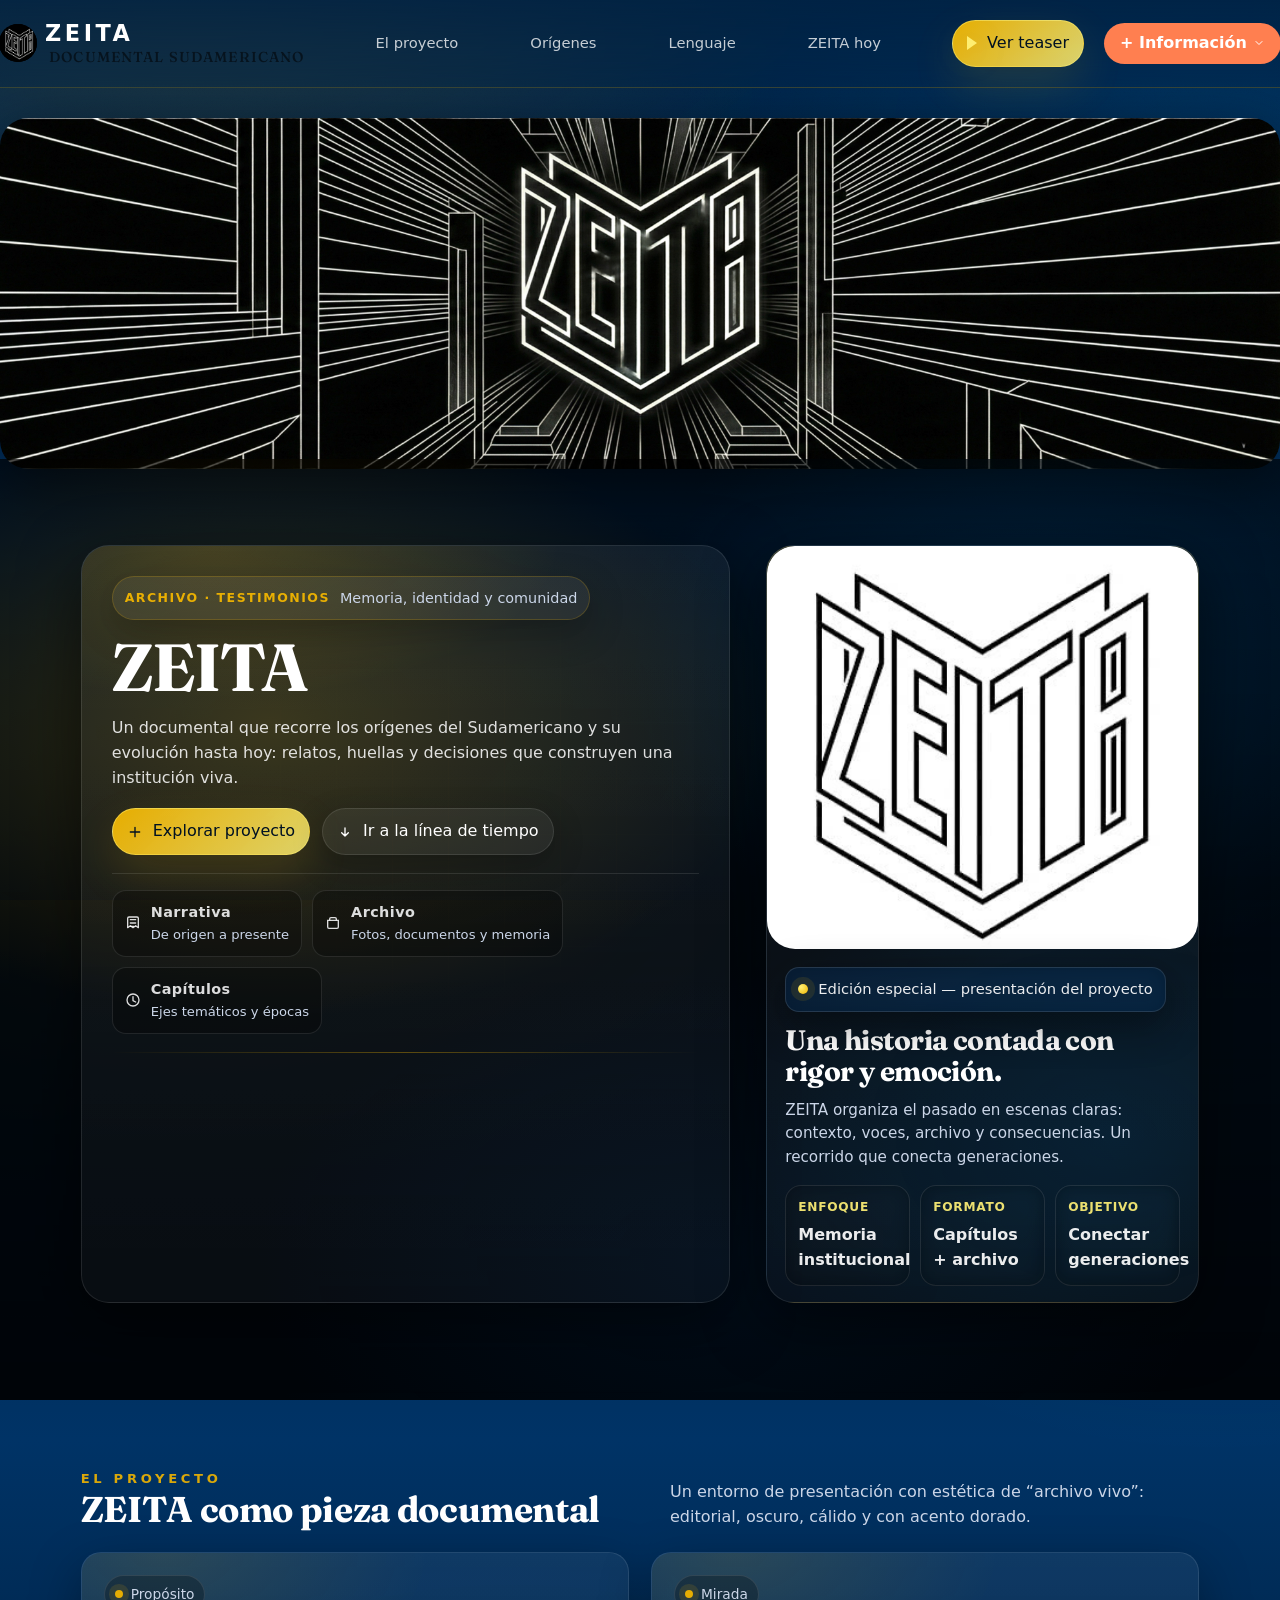
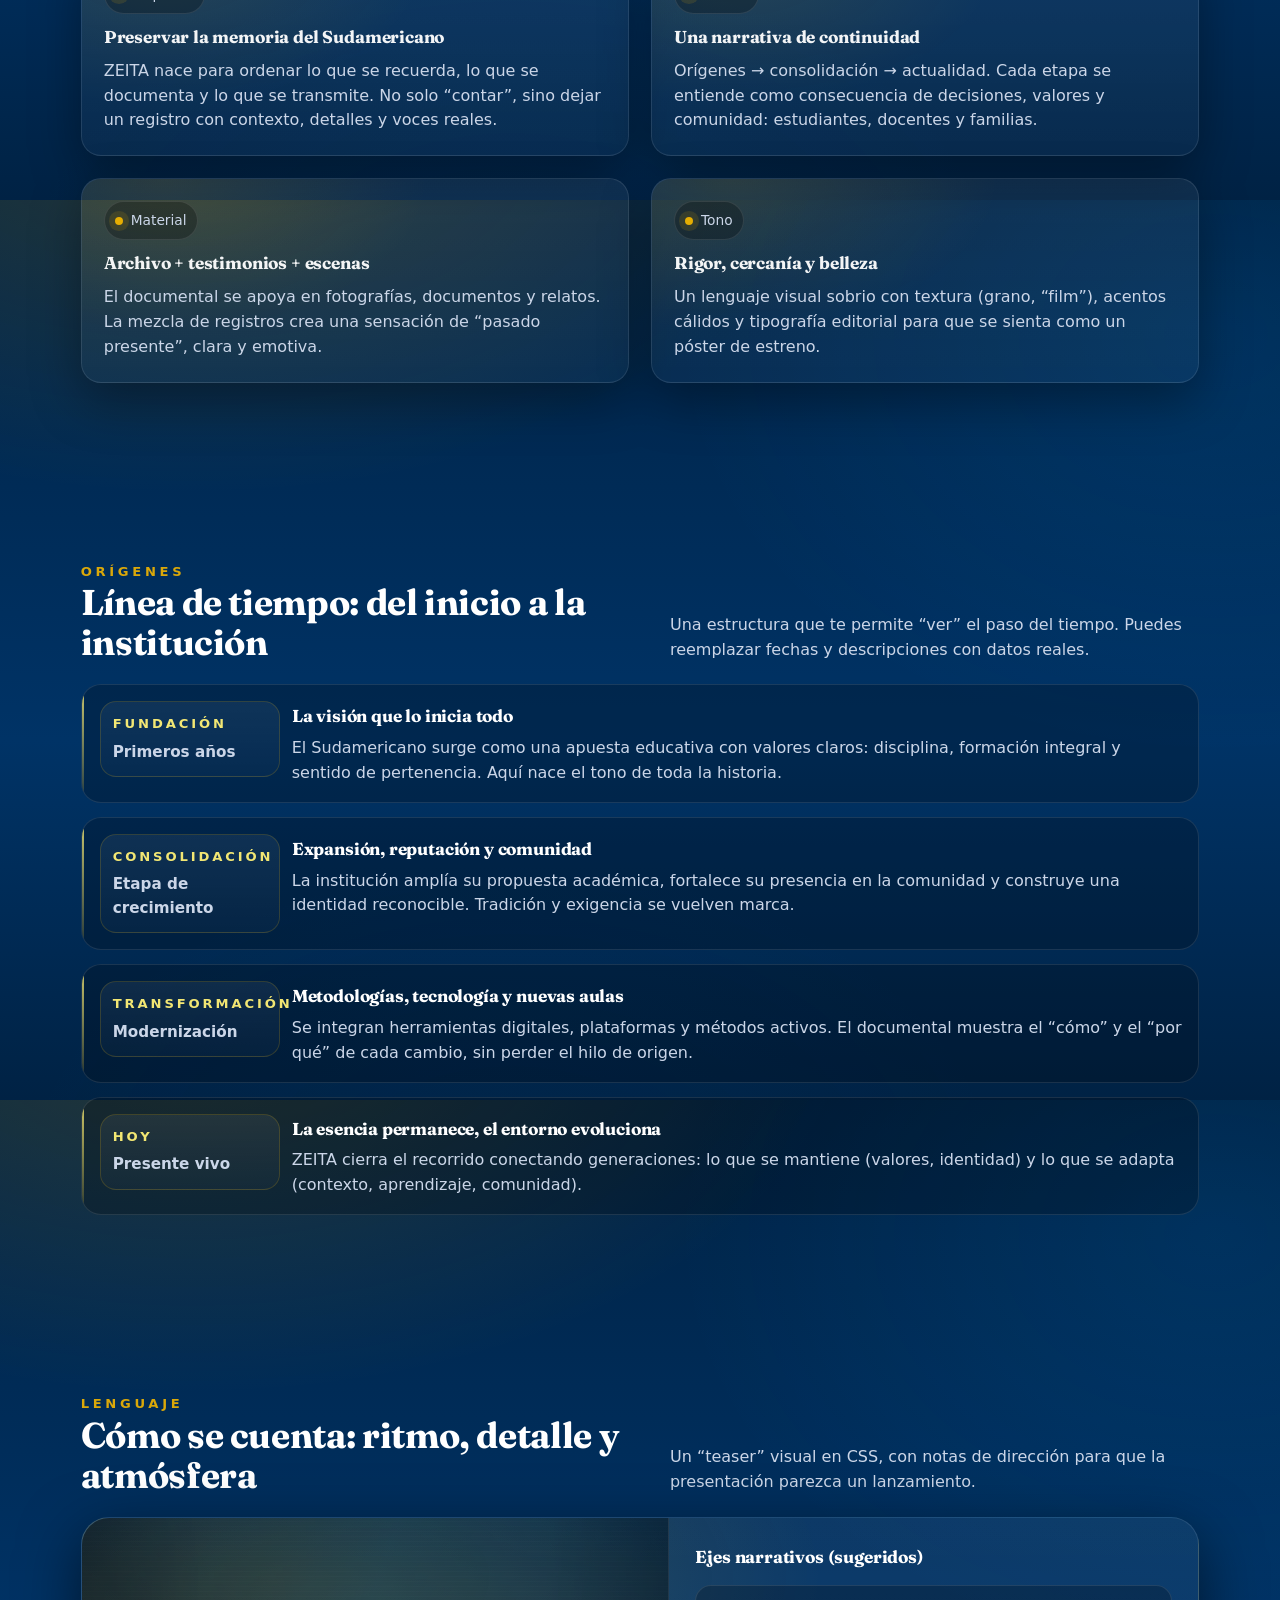
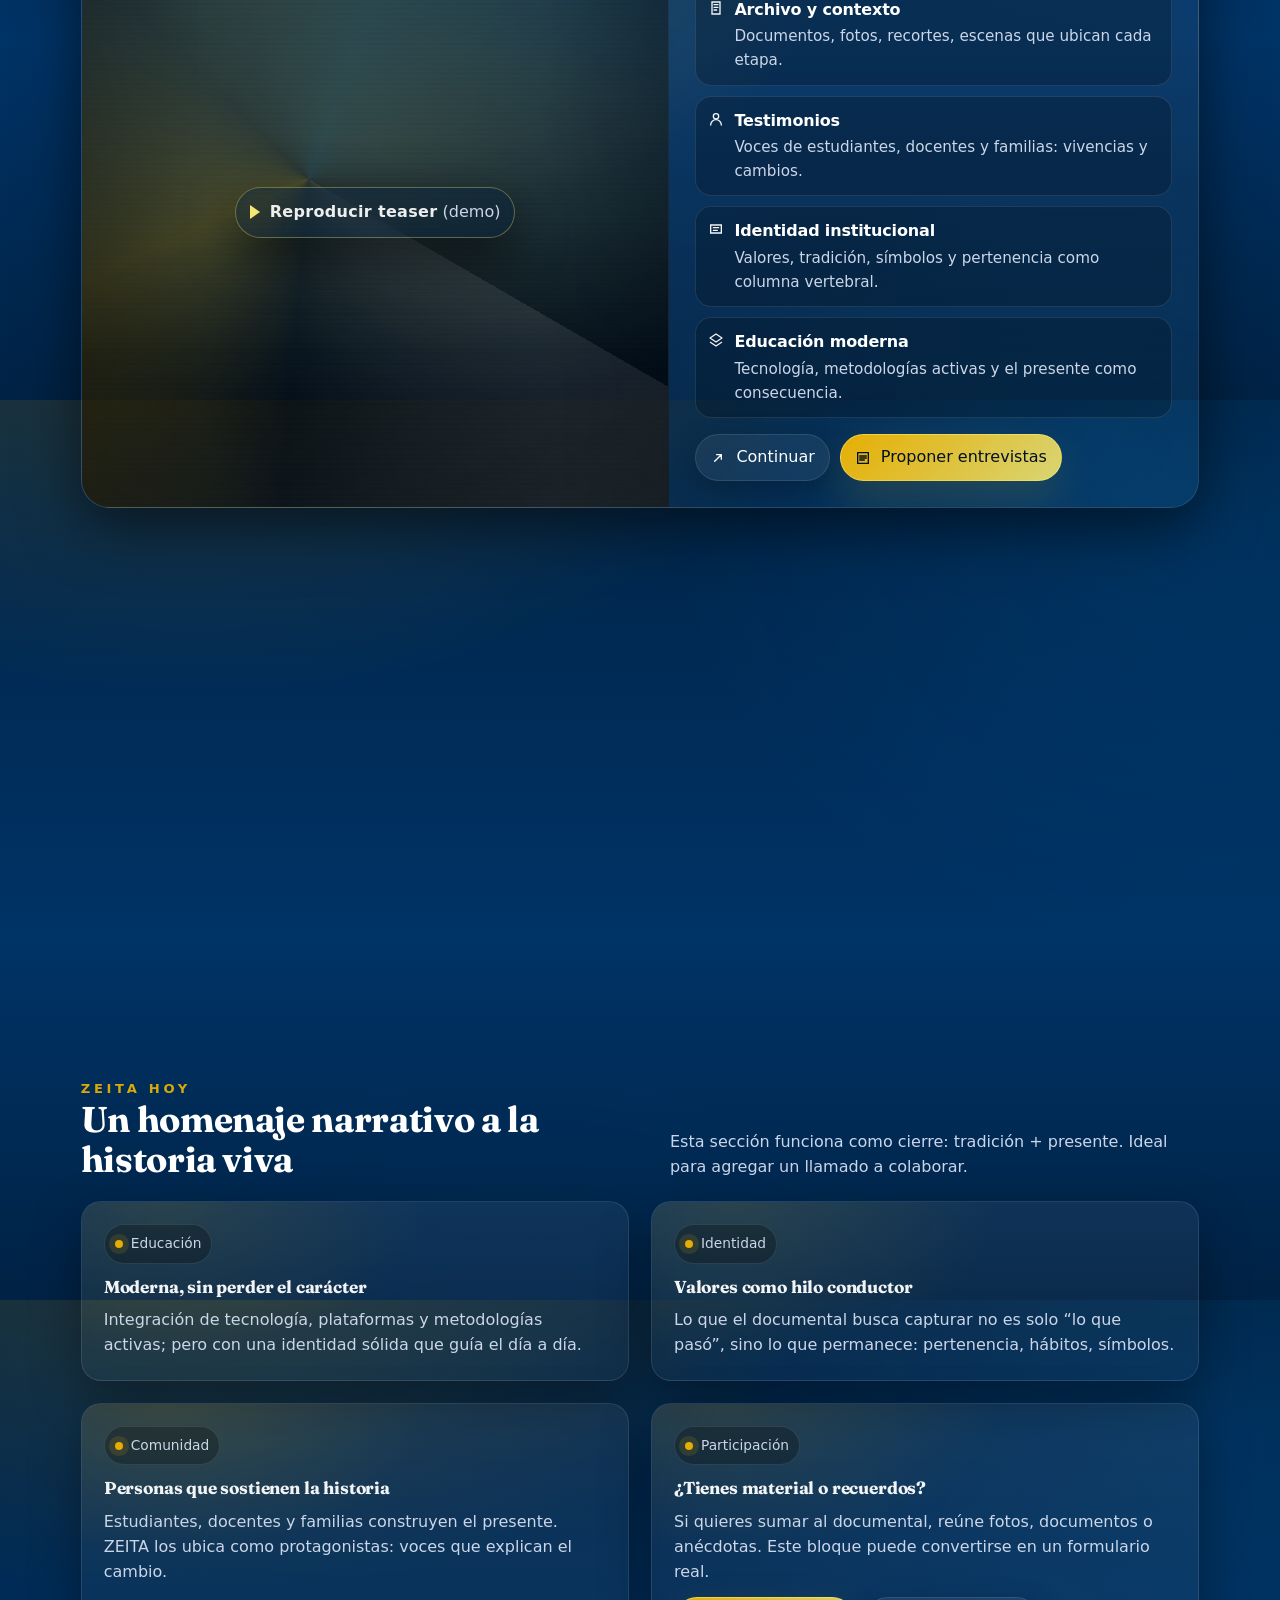
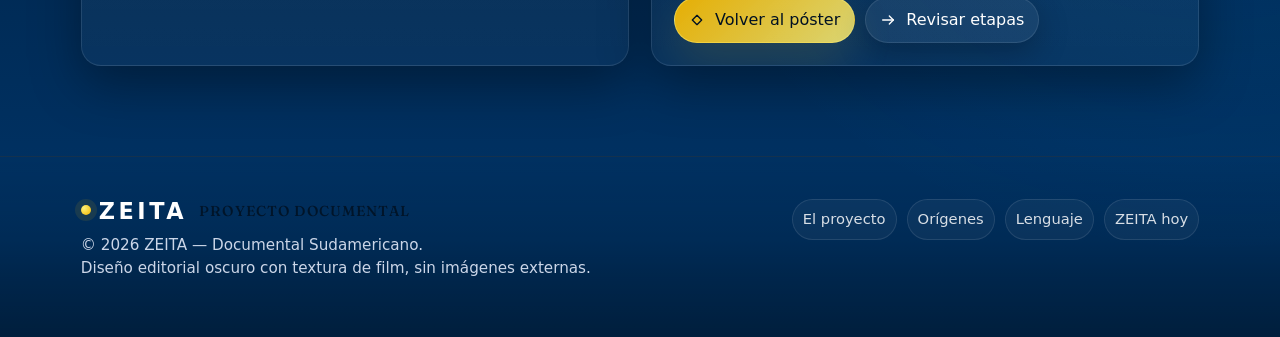
==== commit 8b71ff65: "Add files via upload" ====
--- a/index.html
+++ b/index.html
@@ -689,4 +689,4 @@
 
   </script>
 </body>
-</html>
+</html>
--- a/style.css
+++ b/style.css
@@ -1,71 +1,1104 @@
-* {
-    margin: 0;
-    padding: 0;
-    box-sizing: border-box;
-}
-
-body {
-    font-family: Arial, sans-serif;
-    line-height: 1.6;
-    background-color: #f9f9f9;
-    color: #333;
-    padding: 20px;
-    max-width: 900px;
-    margin: 0 auto;
-}
-
-header {
-    background-color: #004080;
-    color: white;
-    padding: 20px 15px;
-    margin-bottom: 20px;
-    border-radius: 8px;
-}
-
-header h1 {
-    margin-bottom: 10px;
-}
-
-nav ul {
-    list-style: none;
-    display: flex;
-    gap: 15px;
-}
-
-nav a {
-    color: white;
-    text-decoration: none;
-    font-weight: bold;
-}
-
-nav a:hover {
-    text-decoration: underline;
-}
-
-main {
-    display: flex;
-    gap: 20px;
-}
-
-section {
-    flex: 3;
-    background-color: white;
-    padding: 15px;
-    border-radius: 8px;
-    box-shadow: 0 0 5px rgba(0,0,0,0.1);
-}
-
-aside {
-    flex: 1;
-    background-color: #e0e0e0;
-    padding: 15px;
-    border-radius: 8px;
-    box-shadow: 0 0 5px rgba(0,0,0,0.1);
-}
-
-footer {
-    text-align: center;
-    margin-top: 30px;
-    font-size: 0.9em;
-    color: #666;
-}
+/* =========================
+   ZEITA — Azul Institucional + Dorado Amarillo
+   ========================= */
+
+:root{
+  --bg0:#002244; /* azul muy oscuro */
+  --bg1:#003366; /* azul institucional medio */
+  --bg2:#0055a4; /* azul medio-brillante */
+  --ink:#ffffff; /* texto principal */
+  --muted:#cbd6e8; /* textos secundarios */
+  --faint:#7a8ca6; /* detalles sutiles */
+  --gold:#f2b600; /* dorado amarillo acento principal */
+  --gold2:#fff176; /* dorado amarillo claro */
+  --gold-rgb: 242,182,0;
+  --gold2-rgb: 255,241,118;
+  --blue-accent: 0,153,255;
+  --blue-deep: 0,85,164;
+  --line: rgba(var(--gold-rgb),.22);
+  --glass: rgba(255,255,255,.06);
+  --glass2: rgba(255,255,255,.09);
+  --shadow: 0 18px 60px rgba(0,0,0,.55);
+  --shadow2: 0 12px 40px rgba(0,0,0,.45);
+  --radius-xl: 28px;
+  --radius-lg: 20px;
+  --radius-md: 14px;
+  --max: 1180px;
+  --pad: clamp(18px, 2.4vw, 34px);
+  --h1: clamp(2.6rem, 5.2vw, 5.2rem);
+  --h2: clamp(1.6rem, 2.8vw, 2.4rem);
+  --h3: clamp(1.05rem, 1.35vw, 1.3rem);
+  --p: clamp(1rem, 1.1vw, 1.05rem);
+  --ease: cubic-bezier(.2,.9,.2,1);
+}
+
+*{ box-sizing:border-box; }
+html,body{ height:100%; }
+body{
+  margin:0;
+  font-family: "Manrope", system-ui, -apple-system, Segoe UI, sans-serif;
+  color: var(--ink);
+  background:
+    radial-gradient(1200px 700px at 15% -10%, rgba(var(--gold-rgb),.16), transparent 55%),
+    radial-gradient(900px 700px at 95% 15%, rgba(var(--blue-accent),.10), transparent 60%),
+    radial-gradient(900px 600px at 40% 110%, rgba(var(--blue-deep),.08), transparent 55%),
+    linear-gradient(180deg, var(--bg0), var(--bg1) 60%, var(--bg0));
+  overflow-x:hidden;
+  line-height:1.55;
+}
+
+a{ color: inherit; text-decoration: none; }
+button{ font: inherit; }
+
+/* Subtle grain */
+body::before{
+  content:"";
+  position:fixed;
+  inset:0;
+  pointer-events:none;
+  background-image:
+    url("data:image/svg+xml,%3Csvg xmlns='http://www.w3.org/2000/svg' width='220' height='220'%3E%3Cfilter id='n'%3E%3CfeTurbulence type='fractalNoise' baseFrequency='.9' numOctaves='3' stitchTiles='stitch'/%3E%3C/filter%3E%3Crect width='220' height='220' filter='url(%23n)' opacity='.18'/%3E%3C/svg%3E");
+  mix-blend-mode: overlay;
+  opacity:.18;
+}
+
+/* =========================
+   NAV
+   ========================= */
+.nav{
+  position: sticky;
+  top: 0;
+  z-index: 50;
+  backdrop-filter: blur(12px);
+  -webkit-backdrop-filter: blur(12px);
+  background: linear-gradient(180deg, rgba(0,34,68,.78), rgba(0,34,68,.25));
+  border-bottom: 1px solid var(--line);
+}
+.nav__inner{
+  max-width: var(--max);
+  margin: 0 auto;
+  padding: 12px var(--pad);
+  display:flex;
+  align-items:center;
+  justify-content:space-between;
+  gap: 14px;
+}
+.nav__secondary-links a:hover {
+  color: var(--gold);
+  opacity: 1;
+}
+.brand{
+  display:flex;
+  align-items:baseline;
+  gap: 10px;
+  letter-spacing:.22em;
+  text-transform:uppercase;
+  font-weight:800;
+  user-select:none;
+}
+.brand .mark{
+  width: 10px; height:10px; border-radius:50%;
+  background: radial-gradient(circle at 30% 30%, var(--gold2), var(--gold));
+  box-shadow: 0 0 0 6px rgba(var(--gold-rgb),.10);
+  transform: translateY(-1px);
+}
+.brand span{
+  font-size: .92rem;
+}
+.brand em{
+  font-style:normal;
+  font-family: "Fraunces", serif;
+  font-weight: 520;
+  letter-spacing:.08em;
+  opacity:.9;
+  font-size:.82rem;
+  margin-left: 4px;
+  color: rgba(255,255,255,.78);
+}
+
+.nav__links{
+  display:flex;
+  gap: 16px;
+  align-items:center;
+  flex-wrap:wrap;
+  justify-content:flex-end;
+}
+.nav__links a{
+  font-size: .92rem;
+  color: rgba(255,255,255,.86);
+  opacity:.9;
+  padding: 8px 10px;
+  border-radius: 999px;
+  border: 1px solid transparent;
+  transition: transform .2s var(--ease), background .2s var(--ease), border-color .2s var(--ease), opacity .2s var(--ease);
+}
+.nav__links a:hover{
+  background: rgba(255,255,255,.06);
+  border-color: var(--line);
+  transform: translateY(-1px);
+  opacity:1;
+}
+
+.nav__cta{
+  display:flex;
+  gap: 10px;
+  align-items:center;
+}
+
+.btn{
+  border:0;
+  cursor:pointer;
+  border-radius: 999px;
+  padding: 10px 14px;
+  background: rgba(255,255,255,.06);
+  color: var(--ink);
+  border: 1px solid rgba(255,255,255,.10);
+  box-shadow: 0 10px 30px rgba(0,0,0,.25);
+  transition: transform .18s var(--ease), background .18s var(--ease), border-color .18s var(--ease);
+  display:inline-flex;
+  align-items:center;
+  gap: 10px;
+  white-space: nowrap;
+}
+.btn:hover{
+  transform: translateY(-1px);
+  background: rgba(255,255,255,.085);
+  border-color: var(--line);
+}
+.btn:active{ transform: translateY(0px) scale(.98); }
+
+.btn--gold{
+  background: linear-gradient(135deg, rgba(var(--gold-rgb),.95), rgba(var(--gold2-rgb),.85));
+  color: #001122;
+  border: 1px solid rgba(var(--gold2-rgb),.45);
+  box-shadow: 0 18px 45px rgba(var(--gold-rgb),.14);
+}
+.btn--gold:hover{
+  background: linear-gradient(135deg, rgba(var(--gold2-rgb),.95), rgba(var(--gold-rgb),.9));
+  border-color: rgba(255,255,255,.22);
+}
+
+.icon{
+  width: 16px;
+  height: 16px;
+  display:inline-block;
+}
+
+/* Mobile menu */
+.menuBtn{
+  display:none;
+}
+
+/* =========================
+   LAYOUT UTILS
+   ========================= */
+.wrap{
+  max-width: var(--max);
+  margin: 0 auto;
+  padding: 0 var(--pad);
+}
+
+.section{
+  padding: clamp(54px, 7vw, 96px) 0;
+  position:relative;
+}
+.section__head{
+  display:flex;
+  align-items:flex-end;
+  justify-content:space-between;
+  gap: 18px;
+  margin-bottom: 22px;
+}
+.kicker{
+  text-transform: uppercase;
+  letter-spacing: .28em;
+  font-weight: 700;
+  font-size: .82rem;
+  color: rgba(var(--gold-rgb),.9);
+}
+h1,h2,h3{
+  margin:0;
+  font-family: "Fraunces", serif;
+}
+h1{
+  font-size: var(--h1);
+  line-height: 1.02;
+  letter-spacing: -0.02em;
+}
+h2{
+  font-size: var(--h2);
+  line-height: 1.12;
+  letter-spacing: -0.01em;
+}
+h3{
+  font-size: var(--h3);
+  letter-spacing: -0.01em;
+}
+p{
+  margin:0;
+  font-size: var(--p);
+  color: rgba(255,255,255,.86);
+}
+.muted{ color: var(--muted); }
+
+.rule{
+  height:1px;
+  background: linear-gradient(90deg, transparent, rgba(var(--gold-rgb),.35), transparent);
+  margin-top: 18px;
+}
+
+/* =========================
+   HERO
+   ========================= */
+.hero{
+  min-height: calc(100vh - 58px);
+  display:grid;
+  align-items:center;
+  position:relative;
+  isolation:isolate;
+  padding: clamp(26px, 4vw, 46px) 0 clamp(56px, 6vw, 86px);
+}
+
+/* “Poster” background */
+.hero::before{
+  content:"";
+  position:absolute;
+  inset: -40px -20px -20px -20px;
+  background:
+    radial-gradient(900px 520px at 22% 28%, rgba(var(--gold-rgb),.20), transparent 58%),
+    radial-gradient(700px 520px at 80% 22%, rgba(var(--blue-accent),.12), transparent 60%),
+    radial-gradient(820px 520px at 56% 85%, rgba(var(--blue-deep),.10), transparent 60%),
+    linear-gradient(180deg, rgba(0,0,0,.68), rgba(0,0,0,.92));
+  z-index:-2;
+}
+.hero::after{
+  content:"";
+  position:absolute;
+  inset:0;
+  background:
+    linear-gradient(90deg, rgba(var(--gold-rgb),.10) 1px, transparent 1px) 0 0/56px 56px,
+    linear-gradient(0deg, rgba(255,255,255,.06) 1px, transparent 1px) 0 0/56px 56px;
+  opacity:.10;
+  mask-image: radial-gradient(600px 420px at 40% 35%, black 20%, transparent 68%);
+  z-index:-1;
+  pointer-events:none;
+}
+
+.hero__grid{
+  display:grid;
+  grid-template-columns: 1.2fr .8fr;
+  gap: clamp(18px, 3.2vw, 36px);
+  align-items:stretch;
+}
+
+.hero__copy{
+  background: linear-gradient(180deg, rgba(255,255,255,.06), rgba(255,255,255,.03));
+  border: 1px solid rgba(255,255,255,.10);
+  border-radius: var(--radius-xl);
+  box-shadow: var(--shadow);
+  padding: clamp(18px, 2.8vw, 30px);
+  position:relative;
+  overflow:hidden;
+}
+.hero__copy::before{
+  content:"";
+  position:absolute;
+  inset:-2px;
+  background: radial-gradient(500px 220px at 20% 0%, rgba(var(--gold-rgb),.22), transparent 70%);
+  pointer-events:none;
+  opacity:.8;
+}
+.hero__copy > *{ position:relative; }
+
+.hero__titleRow{
+  display:flex;
+  align-items:flex-end;
+  justify-content:space-between;
+  gap: 14px;
+  margin-bottom: 14px;
+}
+
+.tag{
+  display:inline-flex;
+  align-items:center;
+  gap: 10px;
+  padding: 10px 12px;
+  border-radius: 999px;
+  background: rgba(255,255,255,.06);
+  border: 1px solid rgba(var(--gold-rgb),.20);
+  color: rgba(255,255,255,.88);
+  font-size: .9rem;
+  box-shadow: 0 12px 35px rgba(0,0,0,.25);
+  max-width: max-content;
+}
+.tag b{
+  color: rgba(var(--gold-rgb),.95);
+  font-weight: 800;
+  letter-spacing: .12em;
+  text-transform: uppercase;
+  font-size: .78rem;
+}
+
+.hero__lede{
+  margin-top: 14px;
+  max-width: 64ch;
+}
+
+.hero__actions{
+  display:flex;
+  flex-wrap:wrap;
+  gap: 12px;
+  margin-top: 18px;
+  align-items:center;
+}
+
+.metaRow{
+  display:flex;
+  flex-wrap:wrap;
+  gap: 10px;
+  margin-top: 18px;
+  padding-top: 16px;
+  border-top: 1px solid rgba(255,255,255,.10);
+}
+.chip{
+  display:flex;
+  gap: 10px;
+  align-items:center;
+  padding: 10px 12px;
+  border-radius: 14px;
+  background: rgba(0,0,0,.28);
+  border: 1px solid rgba(255,255,255,.10);
+  color: rgba(255,255,255,.86);
+  min-width: 170px;
+}
+.chip strong{
+  display:block;
+  font-size:.9rem;
+  font-weight:800;
+  letter-spacing:.03em;
+}
+.chip span{
+  display:block;
+  font-size:.82rem;
+  color: var(--muted);
+  margin-top: 2px;
+}
+
+.hero__poster{
+  border-radius: var(--radius-xl);
+  border: 1px solid rgba(255,255,255,.10);
+  background:
+    radial-gradient(1100px 520px at 30% 15%, rgba(var(--gold-rgb),.26), transparent 55%),
+    radial-gradient(700px 520px at 80% 78%, rgba(var(--blue-accent),.12), transparent 58%),
+    linear-gradient(180deg, rgba(255,255,255,.06), rgba(255,255,255,.03));
+  box-shadow: var(--shadow);
+  overflow:hidden;
+  position:relative;
+  min-height: 420px;
+  display:grid;
+  align-items:end;
+}
+
+.posterFilm{
+  position:absolute;
+  inset:0;
+  opacity:.9;
+  pointer-events:none;
+}
+
+.poster__inner{
+  padding: 18px 18px 16px;
+  display:grid;
+  gap: 12px;
+  position:relative;
+}
+.poster__badge{
+  justify-self:start;
+  display:inline-flex;
+  align-items:center;
+  gap: 10px;
+  padding: 10px 12px;
+  border-radius: 14px;
+  background: rgba(0,34,68,.55);
+  border: 1px solid rgba(255,255,255,.12);
+  backdrop-filter: blur(10px);
+  -webkit-backdrop-filter: blur(10px);
+  box-shadow: var(--shadow2);
+  color: rgba(255,255,255,.92);
+  font-size:.92rem;
+}
+.poster__badge i{
+  width: 10px; height:10px; border-radius:50%;
+  background: radial-gradient(circle at 30% 30%, var(--gold2), var(--gold));
+  box-shadow: 0 0 0 7px rgba(var(--gold-rgb),.10);
+  display:inline-block;
+}
+.poster__title{
+  font-family: "Fraunces", serif;
+  font-size: clamp(1.55rem, 2.2vw, 2.2rem);
+  letter-spacing:-.02em;
+  margin:0;
+}
+.poster__sub{
+  color: var(--muted);
+  font-size: .95rem;
+  margin:0;
+  max-width: 45ch;
+}
+
+.poster__stats{
+  display:grid;
+  grid-template-columns: repeat(3, minmax(0, 1fr));
+  gap: 10px;
+  margin-top: 4px;
+}
+.stat{
+  padding: 12px;
+  border-radius: 16px;
+  border: 1px solid rgba(255,255,255,.10);
+  background: rgba(0,0,0,.28);
+  backdrop-filter: blur(10px);
+  -webkit-backdrop-filter: blur(10px);
+}
+.stat b{
+  display:block;
+  color: rgba(var(--gold2-rgb),.92);
+  font-weight: 900;
+  letter-spacing: .06em;
+  text-transform: uppercase;
+  font-size: .76rem;
+}
+.stat span{
+  display:block;
+  margin-top: 6px;
+  font-weight: 750;
+  font-size: 1rem;
+  color: rgba(255,255,255,.92);
+}
+
+/* =========================
+   FEATURE GRID
+   ========================= */
+.grid{
+  display:grid;
+  grid-template-columns: 1fr 1fr;
+  gap: clamp(14px, 2vw, 22px);
+}
+
+.card{
+  border-radius: var(--radius-lg);
+  border: 1px solid rgba(255,255,255,.10);
+  background: linear-gradient(180deg, rgba(255,255,255,.06), rgba(255,255,255,.03));
+  box-shadow: 0 18px 50px rgba(0,0,0,.35);
+  padding: clamp(16px, 2vw, 22px);
+  position:relative;
+  overflow:hidden;
+  transform: translateZ(0);
+  transition: transform .22s var(--ease), border-color .22s var(--ease), background .22s var(--ease);
+}
+.card::before{
+  content:"";
+  position:absolute;
+  inset:-1px;
+  background: radial-gradient(380px 220px at 15% 0%, rgba(var(--gold-rgb),.18), transparent 70%);
+  opacity:.65;
+  pointer-events:none;
+}
+.card > *{ position:relative; }
+
+.card:hover{
+  transform: translateY(-6px);
+  border-color: var(--line);
+  background: linear-gradient(180deg, rgba(255,255,255,.075), rgba(255,255,255,.035));
+}
+
+.card__top{
+  display:flex;
+  align-items:flex-start;
+  justify-content:space-between;
+  gap: 10px;
+  margin-bottom: 10px;
+}
+.pill{
+  display:inline-flex;
+  align-items:center;
+  gap: 8px;
+  padding: 8px 10px;
+  border-radius: 999px;
+  background: rgba(0,0,0,.26);
+  border: 1px solid rgba(255,255,255,.10);
+  color: var(--muted);
+  font-size: .86rem;
+}
+.dot{
+  width:8px; height:8px; border-radius:50%;
+  background: rgba(var(--gold-rgb),.95);
+  box-shadow: 0 0 0 6px rgba(var(--gold-rgb),.12);
+  display:inline-block;
+}
+.card h3{
+  margin: 2px 0 8px;
+  color: rgba(255,255,255,.95);
+}
+.card p{
+  color: var(--muted);
+}
+
+/* =========================
+   TIMELINE
+   ========================= */
+.timeline{
+  margin-top: 18px;
+  display:grid;
+  gap: 14px;
+}
+.event{
+  border-radius: var(--radius-lg);
+  border: 1px solid rgba(255,255,255,.10);
+  background: rgba(0,0,0,.22);
+  overflow:hidden;
+  position:relative;
+}
+.event::before{
+  content:"";
+  position:absolute;
+  left: 0; top: 0; bottom:0;
+  width: 2px;
+  background: linear-gradient(180deg, rgba(var(--gold2-rgb),.9), rgba(var(--gold-rgb),.15));
+  opacity:.9;
+}
+.event__inner{
+  padding: 16px 16px 16px 18px;
+  display:grid;
+  grid-template-columns: 180px 1fr;
+  gap: 12px;
+  align-items:start;
+}
+.event__when{
+  padding: 12px;
+  border-radius: 16px;
+  background: linear-gradient(180deg, rgba(255,255,255,.06), rgba(255,255,255,.02));
+  border: 1px solid rgba(var(--gold-rgb),.18);
+}
+.event__when b{
+  display:block;
+  font-size: .82rem;
+  letter-spacing: .22em;
+  text-transform: uppercase;
+  color: rgba(var(--gold2-rgb),.95);
+  font-weight: 900;
+}
+.event__when span{
+  display:block;
+  margin-top: 6px;
+  color: var(--muted);
+  font-size: .95rem;
+  font-weight: 650;
+}
+.event__body h3{
+  margin: 2px 0 6px;
+}
+.event__body p{
+  margin:0;
+  color: var(--muted);
+}
+
+/* =========================
+   TRAILER
+   ========================= */
+.trailer{
+  border-radius: var(--radius-xl);
+  border: 1px solid rgba(255,255,255,.10);
+  background:
+    radial-gradient(900px 420px at 18% 10%, rgba(var(--gold-rgb),.20), transparent 60%),
+    radial-gradient(750px 420px at 90% 90%, rgba(var(--blue-accent),.10), transparent 65%),
+    linear-gradient(180deg, rgba(255,255,255,.05), rgba(255,255,255,.02));
+  box-shadow: var(--shadow);
+  overflow:hidden;
+  position:relative;
+}
+.trailer__grid{
+  display:grid;
+  grid-template-columns: 1fr .9fr;
+  gap: 0;
+  align-items:stretch;
+}
+.screen{
+  position:relative;
+  min-height: 340px;
+  overflow:hidden;
+  border-right: 1px solid rgba(255,255,255,.08);
+  background: linear-gradient(180deg, rgba(0,0,0,.35), rgba(0,0,0,.75));
+}
+
+.screen::before{
+  content:"";
+  position:absolute;
+  inset:-40px;
+  background:
+    linear-gradient(0deg, rgba(255,255,255,.06), rgba(255,255,255,0) 30%),
+    radial-gradient(900px 420px at 50% 40%, rgba(var(--gold2-rgb),.18), transparent 62%),
+    conic-gradient(from 120deg at 40% 45%,
+      rgba(255,255,255,.10),
+      rgba(255,255,255,0) 18%,
+      rgba(var(--gold-rgb),.22) 35%,
+      rgba(255,255,255,0) 54%,
+      rgba(var(--blue-accent),.12) 72%,
+      rgba(255,255,255,0) 100%);
+  filter: blur(0px);
+  opacity:.9;
+  transform: translate3d(0,0,0);
+  animation: drift 10s linear infinite;
+}
+.screen::after{
+  content:"";
+  position:absolute;
+  inset:0;
+  background:
+    linear-gradient(90deg, rgba(0,0,0,.55), transparent 22%, transparent 78%, rgba(0,0,0,.55)),
+    repeating-linear-gradient(0deg, rgba(255,255,255,.055) 0 1px, transparent 1px 5px);
+  opacity:.35;
+  pointer-events:none;
+  mix-blend-mode: overlay;
+}
+@keyframes drift{
+  0%{ transform: translate3d(-2%, -1%, 0) scale(1.02); }
+  50%{ transform: translate3d(2%, 1%, 0) scale(1.03); }
+  100%{ transform: translate3d(-2%, -1%, 0) scale(1.02); }
+}
+
+.play{
+  position:absolute;
+  inset:0;
+  display:grid;
+  place-items:center;
+  padding: 18px;
+}
+.playBtn{
+  cursor:pointer;
+  border: 1px solid rgba(var(--gold2-rgb),.32);
+  background: rgba(0,34,68,.52);
+  backdrop-filter: blur(10px);
+  -webkit-backdrop-filter: blur(10px);
+  color: rgba(255,255,255,.92);
+  border-radius: 999px;
+  padding: 12px 14px;
+  display:inline-flex;
+  align-items:center;
+  gap: 10px;
+  box-shadow: 0 18px 50px rgba(0,0,0,.55);
+  transition: transform .2s var(--ease), border-color .2s var(--ease), background .2s var(--ease);
+  user-select:none;
+}
+.playBtn:hover{
+  transform: translateY(-2px);
+  border-color: rgba(var(--gold2-rgb),.55);
+  background: rgba(0,34,68,.62);
+}
+.playBtn:active{ transform: translateY(0) scale(.98); }
+
+.triangle{
+  width: 0; height: 0;
+  border-left: 10px solid rgba(var(--gold2-rgb),.95);
+  border-top: 7px solid transparent;
+  border-bottom: 7px solid transparent;
+  filter: drop-shadow(0 6px 18px rgba(var(--gold-rgb),.25));
+}
+
+.trailer__panel{
+  padding: clamp(18px, 2.4vw, 26px);
+  display:grid;
+  gap: 14px;
+}
+.list{
+  display:grid;
+  gap: 10px;
+  padding:0;
+  margin:0;
+  list-style:none;
+}
+.li{
+  display:flex;
+  gap: 10px;
+  align-items:flex-start;
+  padding: 12px;
+  border-radius: 16px;
+  border: 1px solid rgba(255,255,255,.10);
+  background: rgba(0,0,0,.22);
+}
+.li svg{ flex:0 0 auto; margin-top: 2px; opacity:.95; }
+.li b{ display:block; font-weight:850; letter-spacing:-.01em; }
+.li span{ display:block; color: var(--muted); margin-top: 3px; font-size:.95rem; }
+
+/* =========================
+   QUOTES
+   ========================= */
+.quotes{
+  display:grid;
+  grid-template-columns: 1.2fr .8fr;
+  gap: clamp(14px, 2vw, 22px);
+  align-items:stretch;
+}
+blockquote{
+  margin:0;
+  border-radius: var(--radius-xl);
+  border: 1px solid rgba(255,255,255,.10);
+  background: linear-gradient(180deg, rgba(255,255,255,.06), rgba(255,255,255,.03));
+  box-shadow: var(--shadow2);
+  padding: clamp(18px, 2.2vw, 26px);
+  position:relative;
+  overflow:hidden;
+}
+blockquote::before{
+  content:"“";
+  position:absolute;
+  top: -22px;
+  left: 12px;
+  font-family: "Fraunces", serif;
+  font-size: 120px;
+  color: rgba(var(--gold-rgb),.22);
+  line-height:1;
+}
+blockquote p{
+  position:relative;
+  font-size: clamp(1.02rem, 1.2vw, 1.14rem);
+  color: rgba(255,255,255,.88);
+  max-width: 70ch;
+}
+blockquote footer{
+  margin-top: 14px;
+  color: var(--muted);
+  font-size: .95rem;
+  position:relative;
+}
+.quoteAside{
+  border-radius: var(--radius-xl);
+  border: 1px solid rgba(var(--gold-rgb),.18);
+  background: rgba(0,0,0,.22);
+  padding: clamp(18px, 2.2vw, 26px);
+  box-shadow: var(--shadow2);
+  display:grid;
+  gap: 12px;
+  align-content:start;
+}
+.quoteAside .mini{
+  display:grid;
+  gap: 6px;
+  padding: 12px;
+  border-radius: 18px;
+  border: 1px solid rgba(255,255,255,.10);
+  background: rgba(255,255,255,.04);
+}
+.quoteAside .mini b{
+  letter-spacing: .18em;
+  text-transform: uppercase;
+  font-size: .78rem;
+  color: rgba(var(--gold2-rgb),.9);
+}
+.quoteAside .mini span{
+  color: var(--muted);
+  font-size: .95rem;
+}
+
+/* =========================
+   FOOTER
+   ========================= */
+footer.siteFooter{
+  padding: 42px 0 56px;
+  border-top: 1px solid rgba(255,255,255,.08);
+  background: linear-gradient(180deg, rgba(0,0,0,0), rgba(0,0,0,.35));
+}
+.footerGrid{
+  display:grid;
+  grid-template-columns: 1.2fr .8fr;
+  gap: 18px;
+  align-items:start;
+}
+.fine{
+  color: var(--muted);
+  font-size:.95rem;
+}
+.footLinks{
+  display:flex;
+  flex-wrap:wrap;
+  gap: 10px;
+  justify-content:flex-end;
+  align-items:center;
+}
+.footLinks a{
+  padding: 8px 10px;
+  border-radius: 999px;
+  border: 1px solid rgba(255,255,255,.10);
+  background: rgba(255,255,255,.04);
+  color: rgba(255,255,255,.84);
+  transition: transform .2s var(--ease), border-color .2s var(--ease), background .2s var(--ease);
+  font-size:.92rem;
+}
+.footLinks a:hover{
+  transform: translateY(-2px);
+  border-color: var(--line);
+  background: rgba(255,255,255,.06);
+}
+
+/* =========================
+   REVEAL ANIMATIONS
+   ========================= */
+.reveal{
+  opacity:0;
+  transform: translateY(14px);
+  filter: blur(2px);
+  transition: opacity .7s var(--ease), transform .7s var(--ease), filter .7s var(--ease);
+}
+.reveal.in{
+  opacity:1;
+  transform: translateY(0);
+  filter: blur(0);
+}
+.stagger > *{
+  opacity:0;
+  transform: translateY(10px);
+  transition: opacity .7s var(--ease), transform .7s var(--ease);
+}
+.stagger.in > *{
+  opacity:1;
+  transform: translateY(0);
+}
+.stagger.in > *:nth-child(1){ transition-delay: .04s; }
+.stagger.in > *:nth-child(2){ transition-delay: .10s; }
+.stagger.in > *:nth-child(3){ transition-delay: .16s; }
+.stagger.in > *:nth-child(4){ transition-delay: .22s; }
+.stagger.in > *:nth-child(5){ transition-delay: .28s; }
+.stagger.in > *:nth-child(6){ transition-delay: .34s; }
+
+/* =========================
+   RESPONSIVE
+   ========================= */
+@media (max-width: 980px){
+  .hero__grid{ grid-template-columns: 1fr; }
+  .hero__poster{ min-height: 360px; }
+  .trailer__grid{ grid-template-columns: 1fr; }
+  .screen{ border-right: 0; border-bottom: 1px solid rgba(255,255,255,.08); min-height: 300px; }
+  .quotes{ grid-template-columns: 1fr; }
+  .footerGrid{ grid-template-columns: 1fr; }
+  .footLinks{ justify-content:flex-start; }
+  .event__inner{ grid-template-columns: 1fr; }
+  .event__when{ max-width: 360px; }
+}
+@media (max-width: 760px){
+  .nav__links{ display:none; }
+  .menuBtn{ display:inline-flex; }
+  .grid{ grid-template-columns: 1fr; }
+  .poster__stats{ grid-template-columns: 1fr; }
+  .chip{ min-width: 0; flex: 1 1 220px; }
+}
+
+/* Mobile drawer */
+.drawer{
+  position:fixed;
+  inset:0;
+  background: rgba(0,0,0,.65);
+  opacity:0;
+  pointer-events:none;
+  transition: opacity .25s var(--ease);
+  z-index: 80;
+}
+.drawer.open{
+  opacity:1;
+  pointer-events:auto;
+}
+.drawer__panel{
+  position:absolute;
+  right: 12px;
+  top: 12px;
+  width: min(420px, calc(100% - 24px));
+  border-radius: 22px;
+  border: 1px solid rgba(255,255,255,.12);
+  background: rgba(0,34,68,.72);
+  backdrop-filter: blur(14px);
+  -webkit-backdrop-filter: blur(14px);
+  box-shadow: 0 22px 70px rgba(0,0,0,.6);
+  padding: 14px;
+  transform: translateY(-10px) scale(.98);
+  transition: transform .25s var(--ease);
+}
+.drawer.open .drawer__panel{ transform: translateY(0) scale(1); }
+.drawer__panel header{
+  display:flex;
+  align-items:center;
+  justify-content:space-between;
+  gap: 10px;
+  padding: 6px 6px 10px;
+}
+.drawer__panel nav{
+  display:grid;
+  gap: 8px;
+  padding: 6px;
+}
+.drawer__panel nav a{
+  padding: 12px 12px;
+  border-radius: 14px;
+  border: 1px solid rgba(255,255,255,.10);
+  background: rgba(255,255,255,.04);
+  color: rgba(255,255,255,.90);
+}
+.drawer__panel nav a:hover{
+  border-color: var(--line);
+  background: rgba(255,255,255,.06);
+}
+
+/* Prefer reduced motion */
+@media (prefers-reduced-motion: reduce){
+  .reveal, .stagger > * { transition: none !important; }
+  .screen::before{ animation: none !important; }
+}
+
+.nav__inner {
+  display: flex;
+  align-items: center;
+  justify-content: center; /* Centra todo horizontalmente */
+  gap: 60px;
+  padding: 20px 30px; /* Más padding vertical para dar espacio arriba y abajo */
+  max-width: var(--max);
+  margin: 0 auto;
+  flex-wrap: nowrap;
+}
+
+.brand {
+  display: flex;
+  align-items: center;
+  gap: 8px;
+  flex-shrink: 0;
+  white-space: nowrap;
+}
+
+/* Logo */
+.brand-logo {
+  width: 38px;
+  height: 38px;
+  border-radius: 50%;
+  object-fit: contain;
+  background: #000;
+  margin: 0;
+}
+
+/* Texto ZEITA y Documental Sudamericano */
+.brand span {
+  font-weight: bold;
+  font-size: 1.4rem; /* Un poco más grande */
+  color: var(--ink);
+  line-height: 1.1;
+}
+
+.brand em {
+  font-style: normal;
+  font-size: 0.9rem;
+  color: rgba(0,0,0,0.6);
+  display: block; /* Esto hace que esté en línea separada */
+  line-height: 1.1;
+  margin-top: 2px;
+}
+
+/* Enlaces principales */
+.nav__links {
+  display: flex;
+  justify-content: center;
+  gap: 50px;
+  flex: 1 1 auto;
+  min-width: 500px;
+  flex-shrink: 0;
+}
+
+/* Botones y menú a la derecha */
+.nav__cta {
+  display: flex;
+  align-items: center;
+  gap: 20px;
+  flex-shrink: 0;
+  white-space: nowrap;
+  position: relative;
+}
+
+/* Ocultar enlaces secundarios originales */
+.nav__secondary-links {
+  display: none;
+}
+
+/* Botón desplegable + información */
+.btn-info {
+  background-color: #FF7F50; /* Color anaranjado */
+  color: white;
+  border: none;
+  padding: 8px 16px;
+  border-radius: 999px;
+  cursor: pointer;
+  font-weight: 600;
+  transition: background-color 0.3s ease;
+  display: flex;
+  align-items: center;
+  gap: 6px;
+}
+
+.btn-info:hover,
+.btn-info:focus {
+  background-color: #FF6333;
+  outline: none;
+}
+
+/* Contenedor desplegable */
+.dropdown-menu {
+  position: absolute;
+  top: 100%;
+  right: 0;
+  background: white;
+  border-radius: 8px;
+  box-shadow: 0 4px 12px rgba(0,0,0,0.15);
+  padding: 12px 20px;
+  display: none;
+  flex-direction: column;
+  gap: 12px;
+  min-width: 160px;
+  z-index: 1000;
+}
+
+/* Enlaces del menú desplegable */
+.dropdown-menu a {
+  color: #333;
+  text-decoration: none;
+  font-weight: 500;
+  padding: 6px 8px;
+  border-radius: 6px;
+  transition: background-color 0.2s ease, color 0.2s ease;
+  display: block;
+}
+
+/* Color anaranjado al seleccionar o pasar mouse */
+.dropdown-menu a:hover,
+.dropdown-menu a:focus {
+  background-color: #FF7F50;
+  color: white;
+  outline: none;
+}
+
+/* Mostrar menú cuando activo */
+.dropdown-menu.show {
+  display: flex;
+}
+
+/* Rotación flecha en botón desplegable */
+.btn-info svg {
+  transition: transform 0.3s;
+}
+
+/* Responsive */
+@media (max-width: 1000px) {
+  .nav__links {
+    min-width: 300px;
+    gap: 30px;
+  }
+}
+
+@media (max-width: 760px) {
+  .nav__links {
+    display: none;
+  }
+}
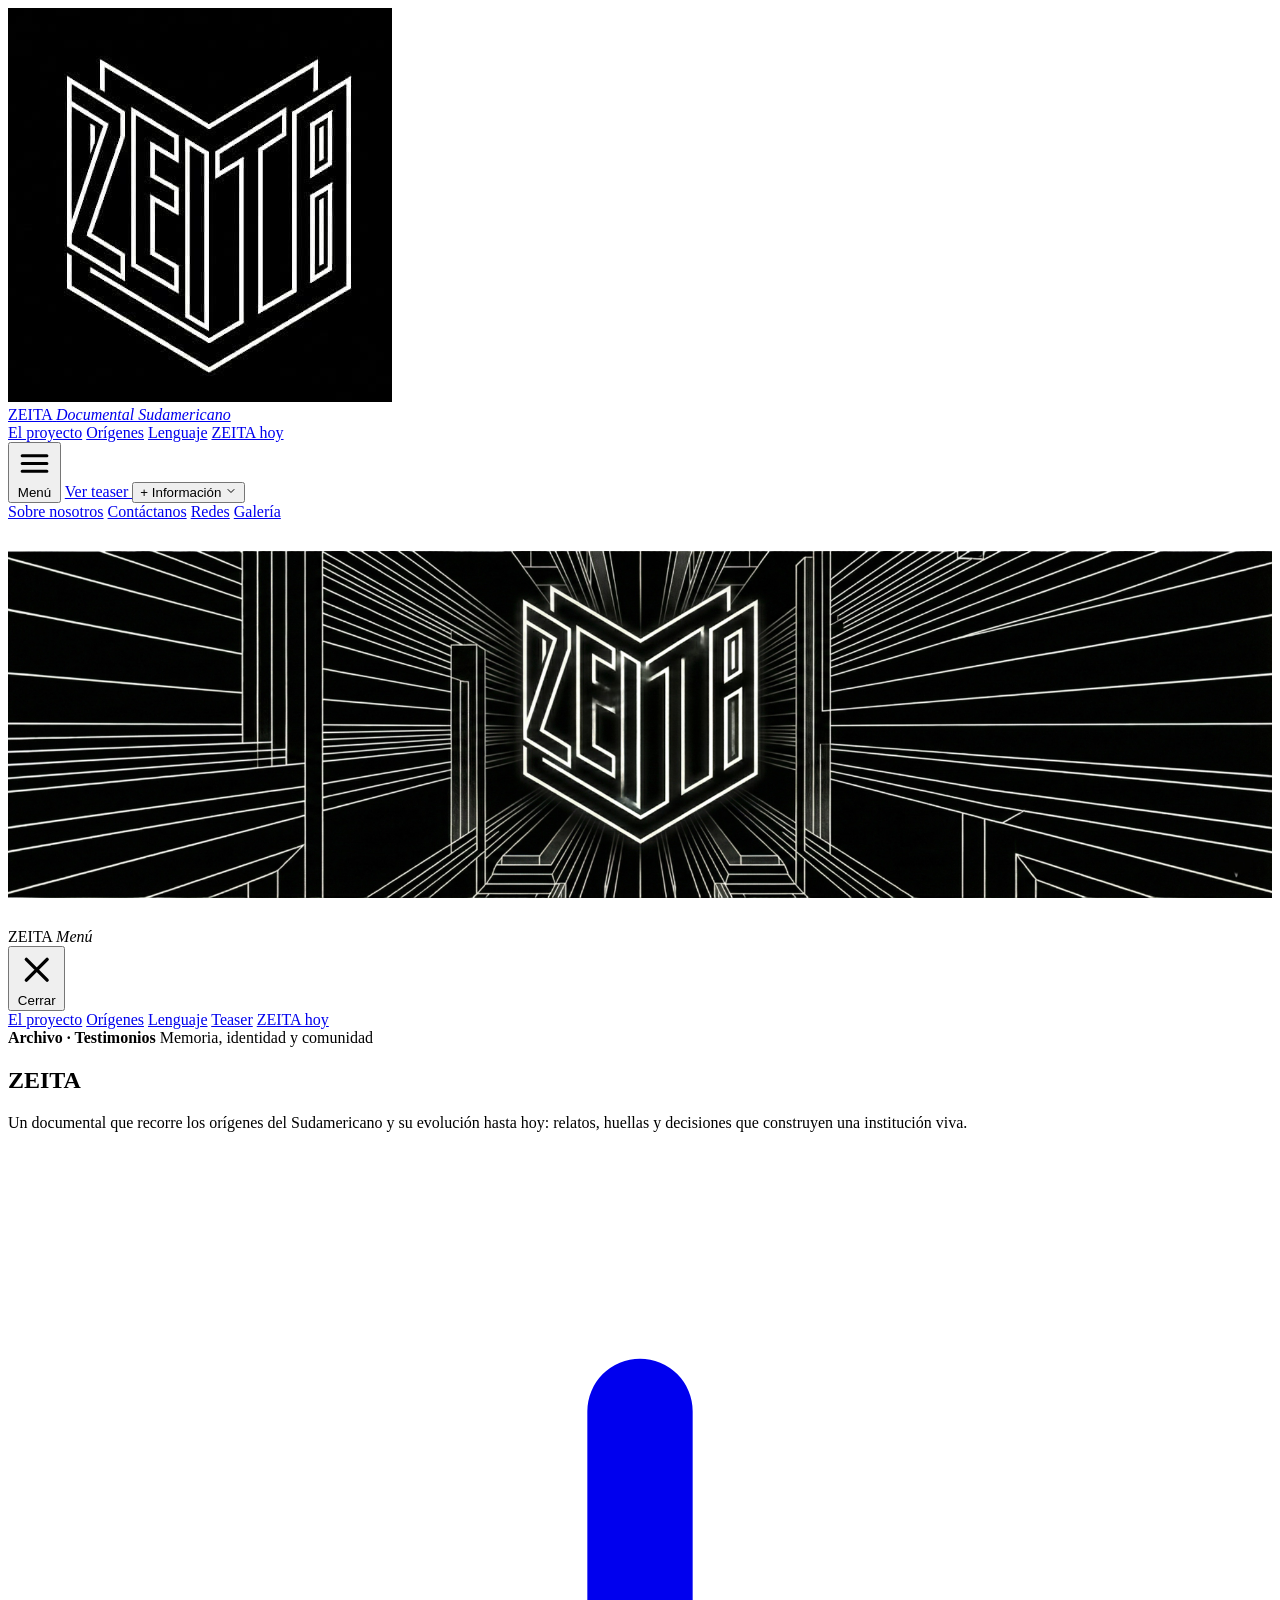
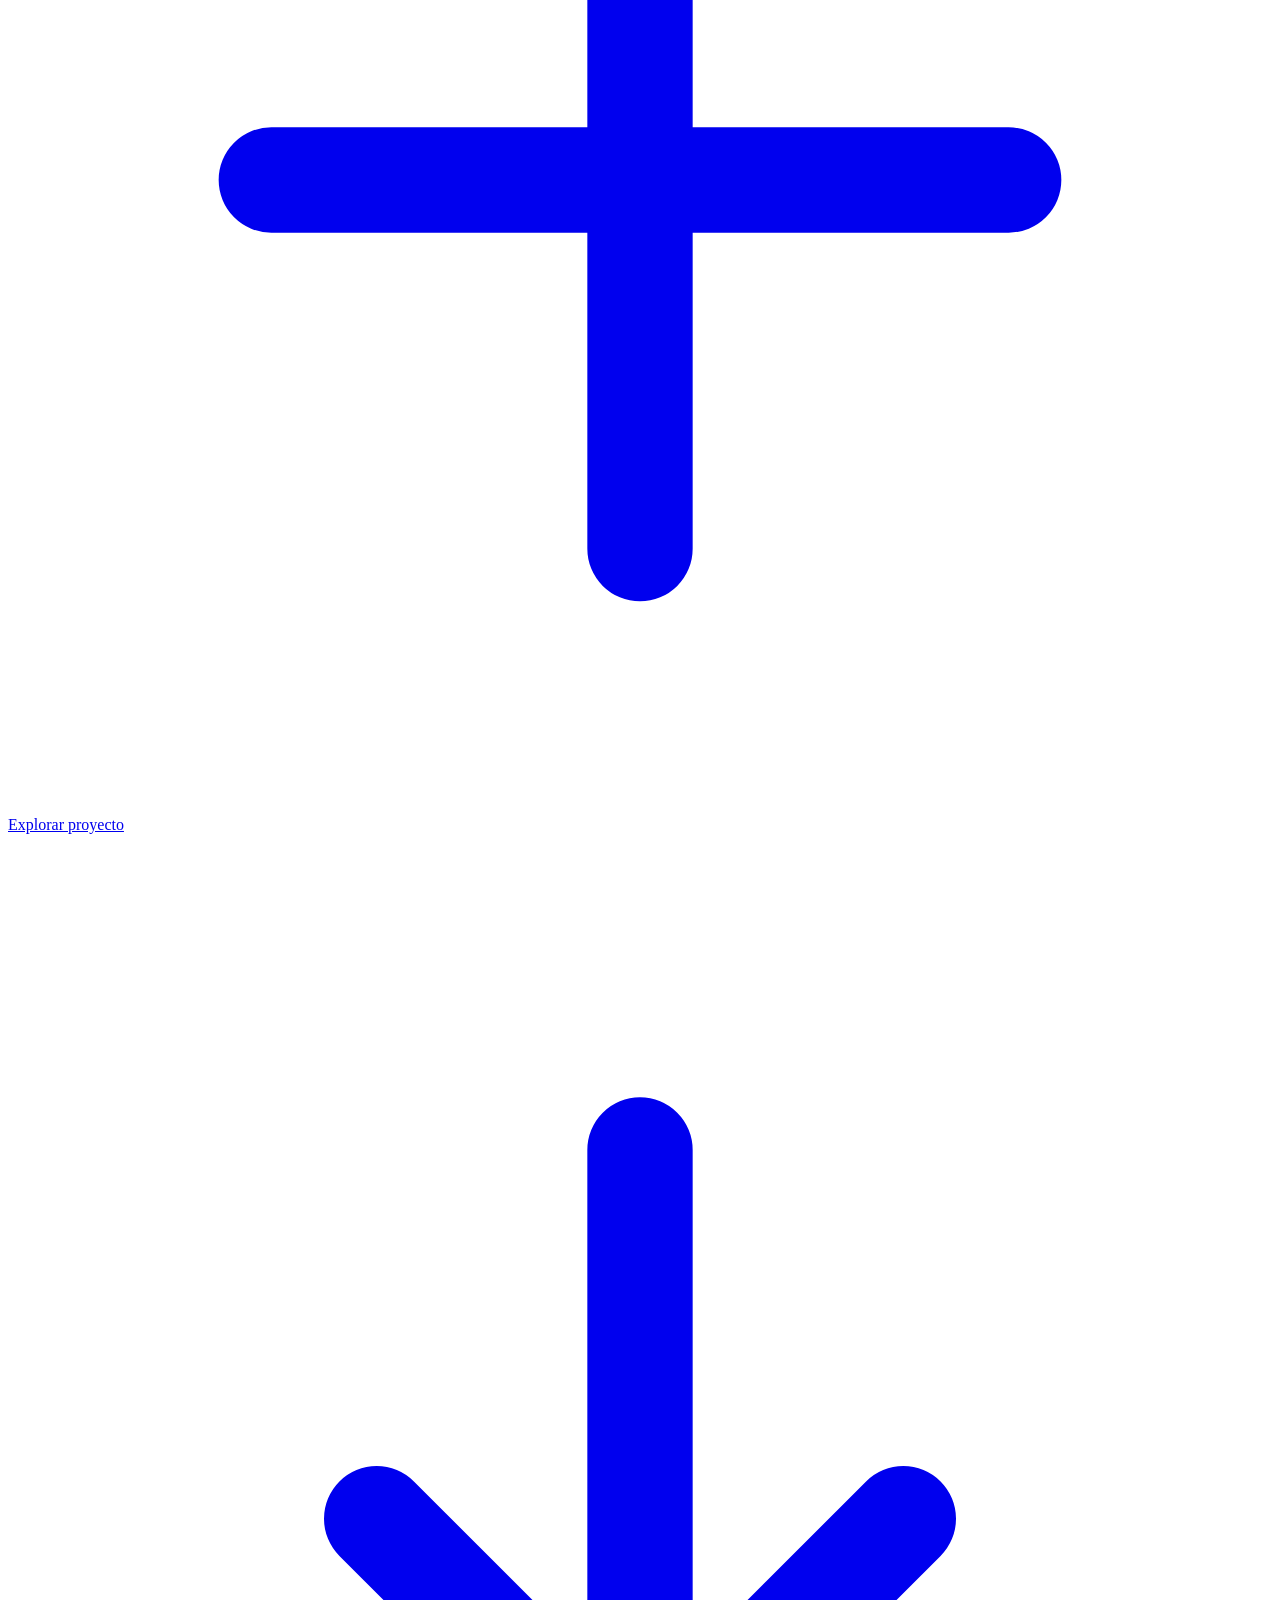
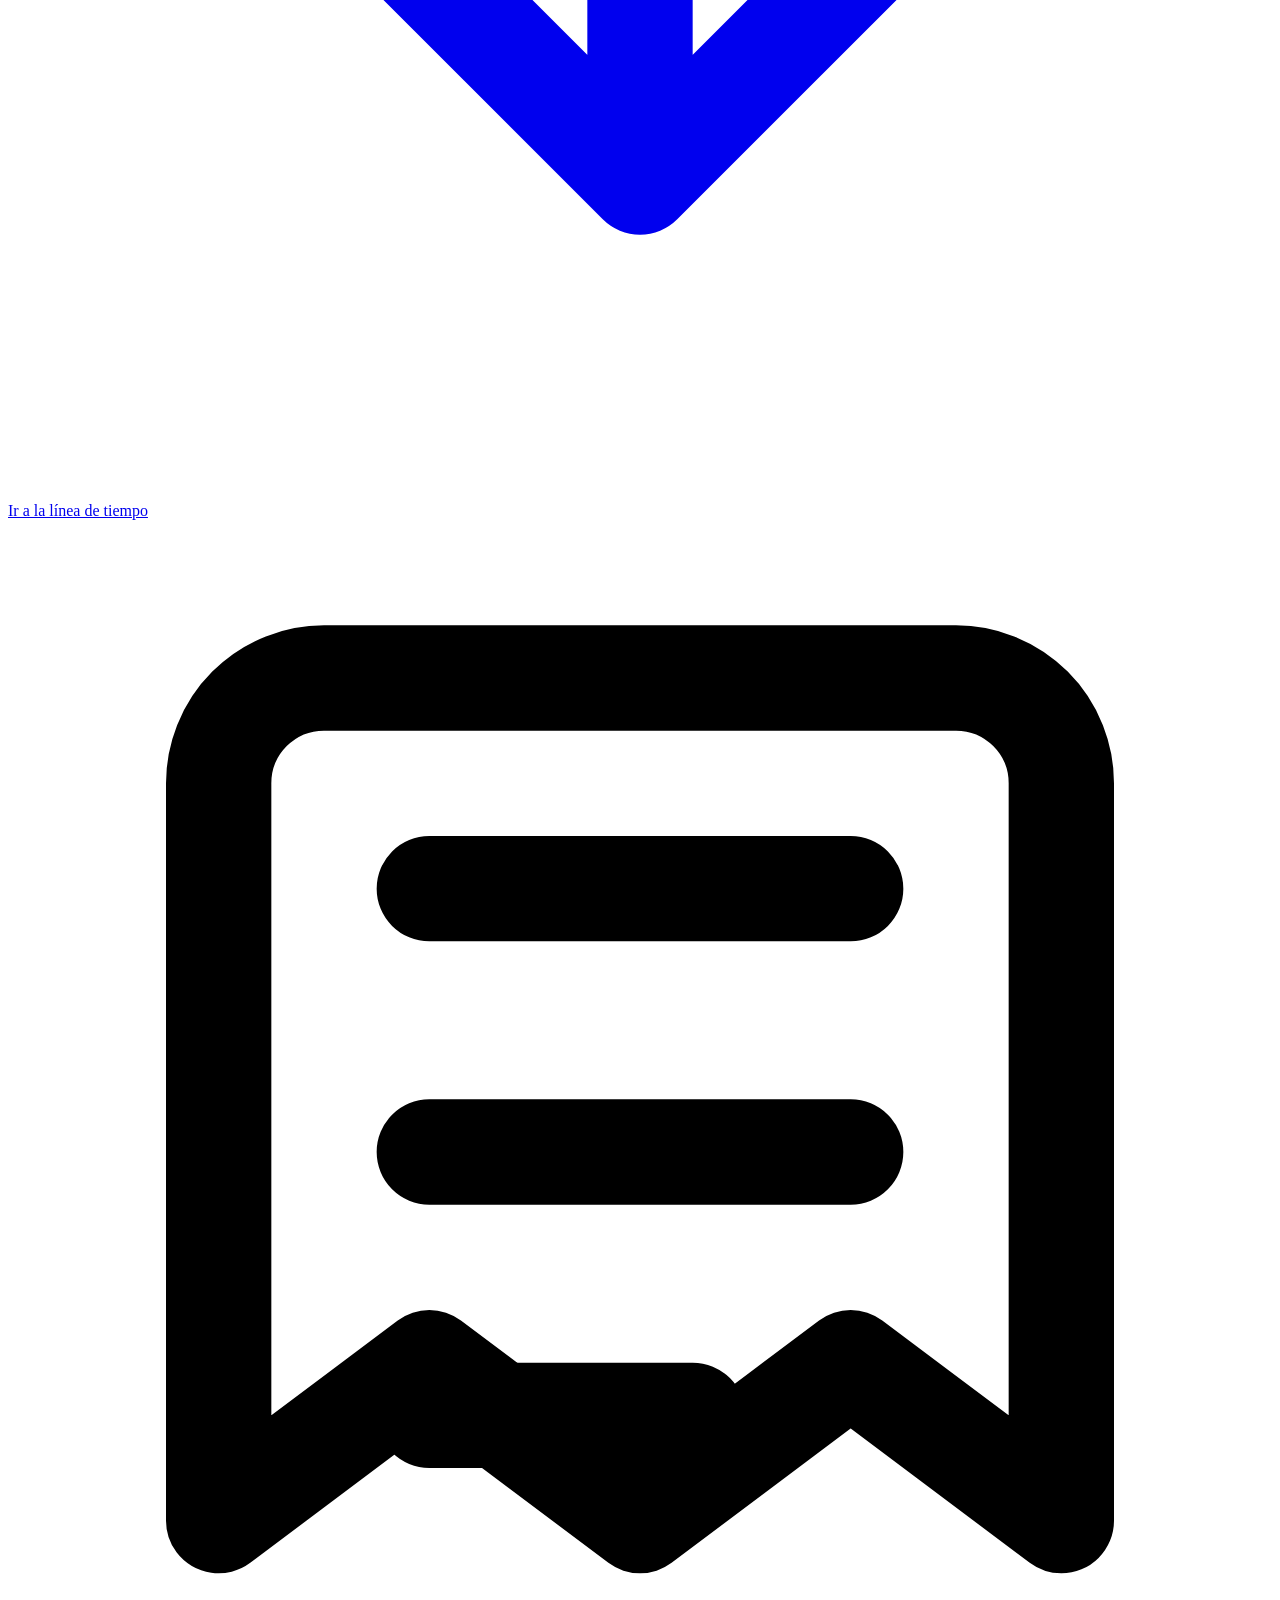
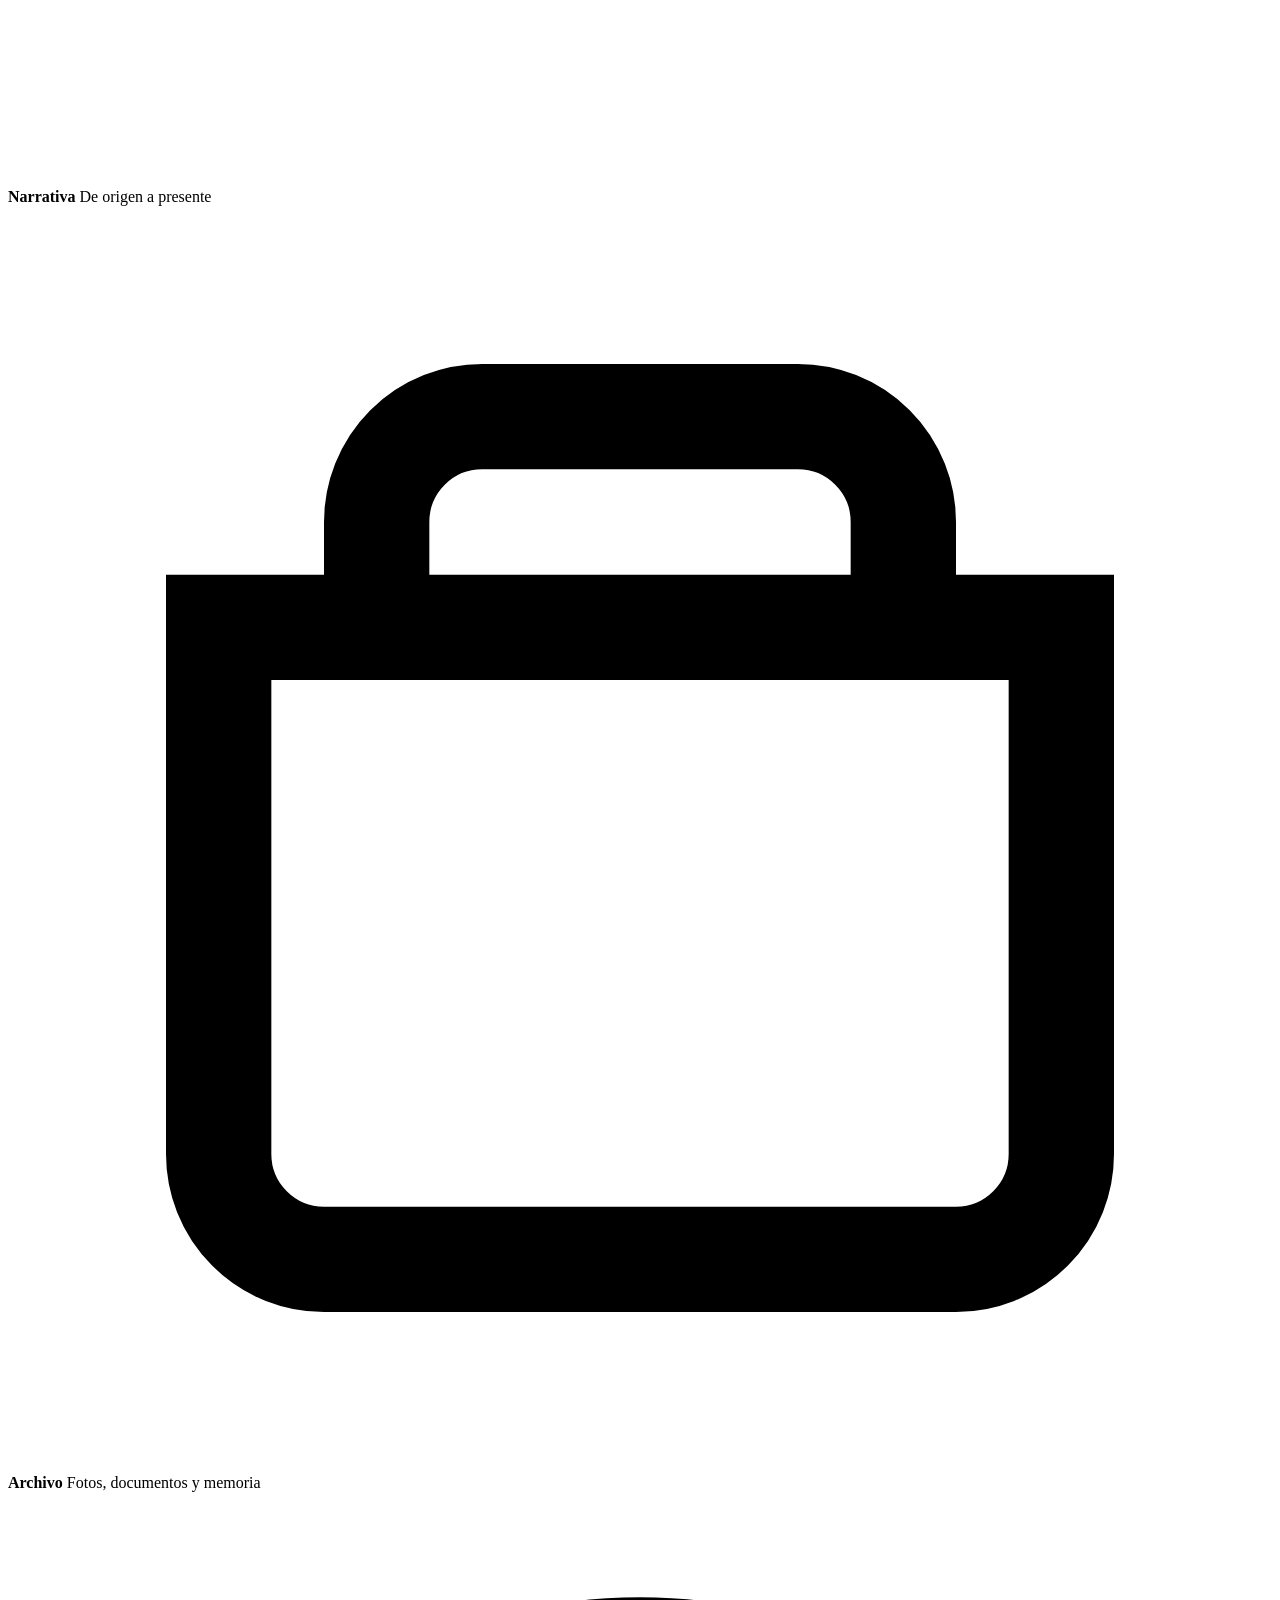
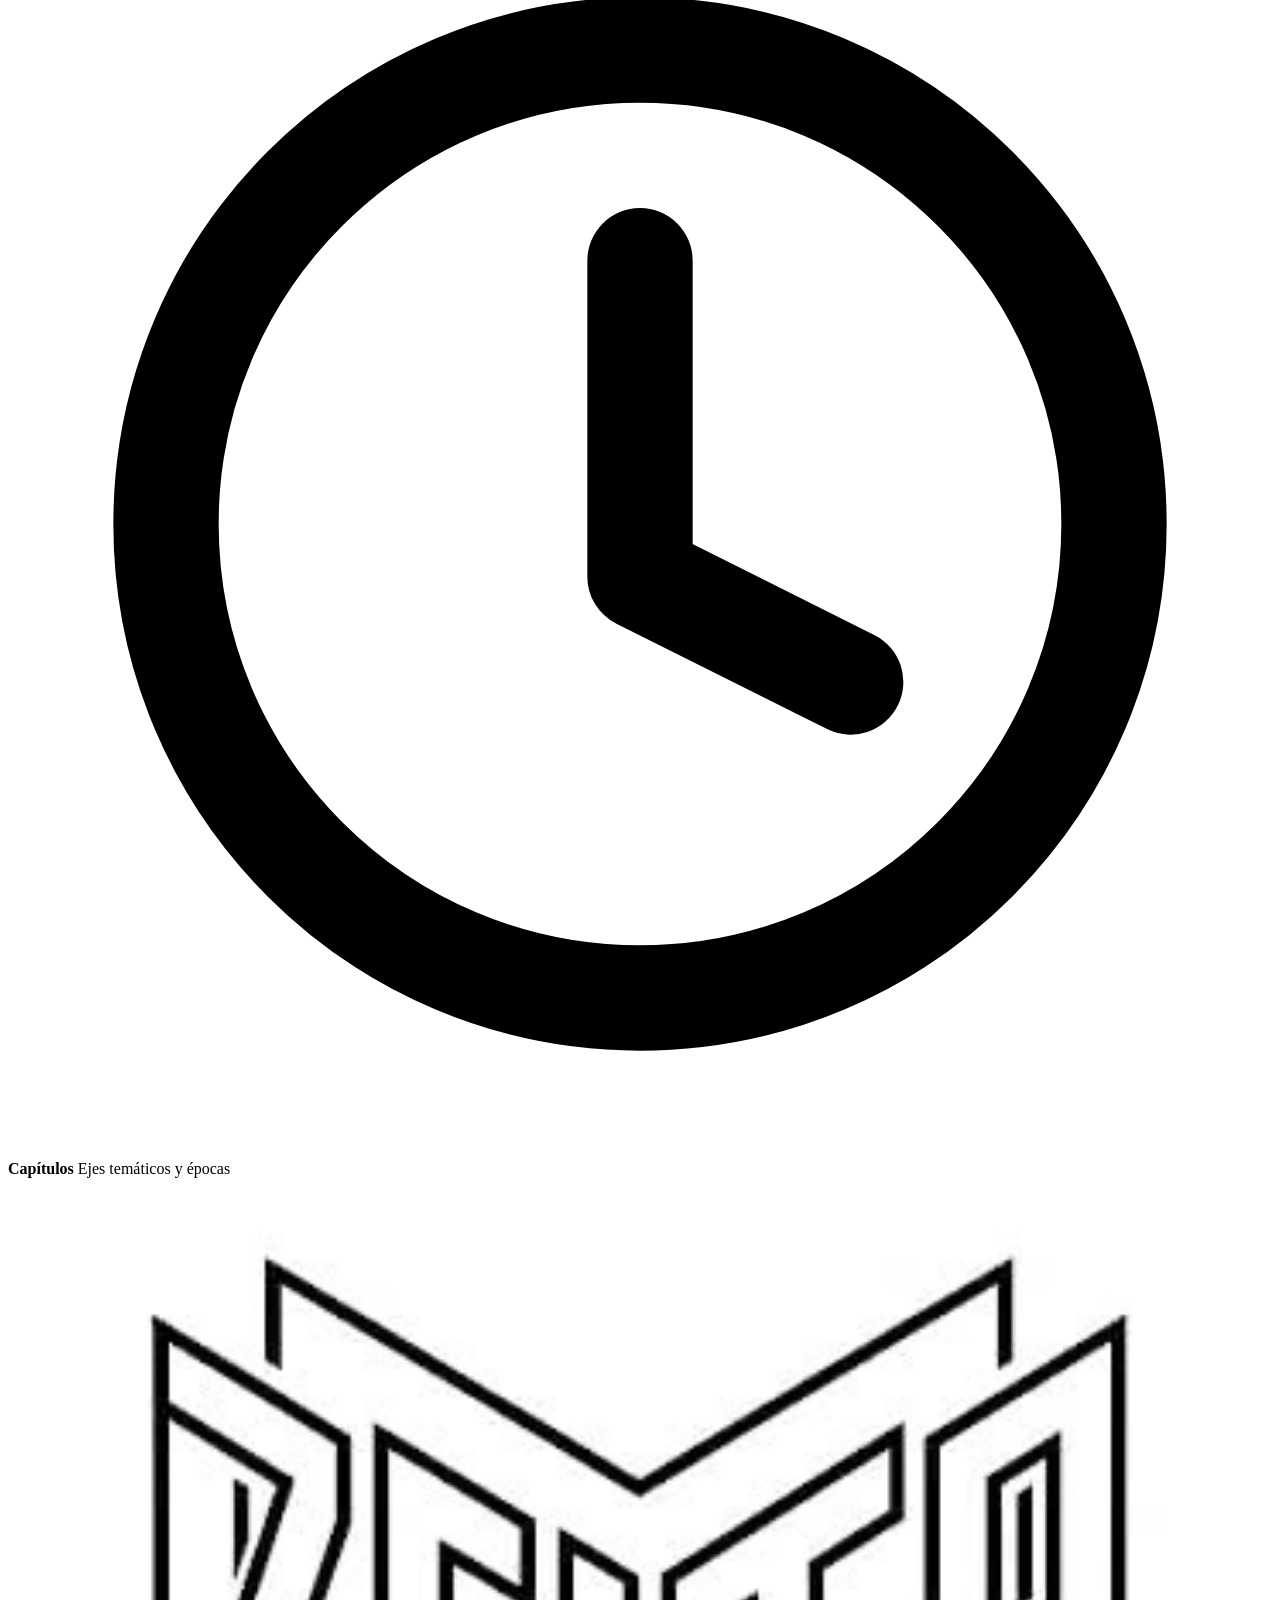
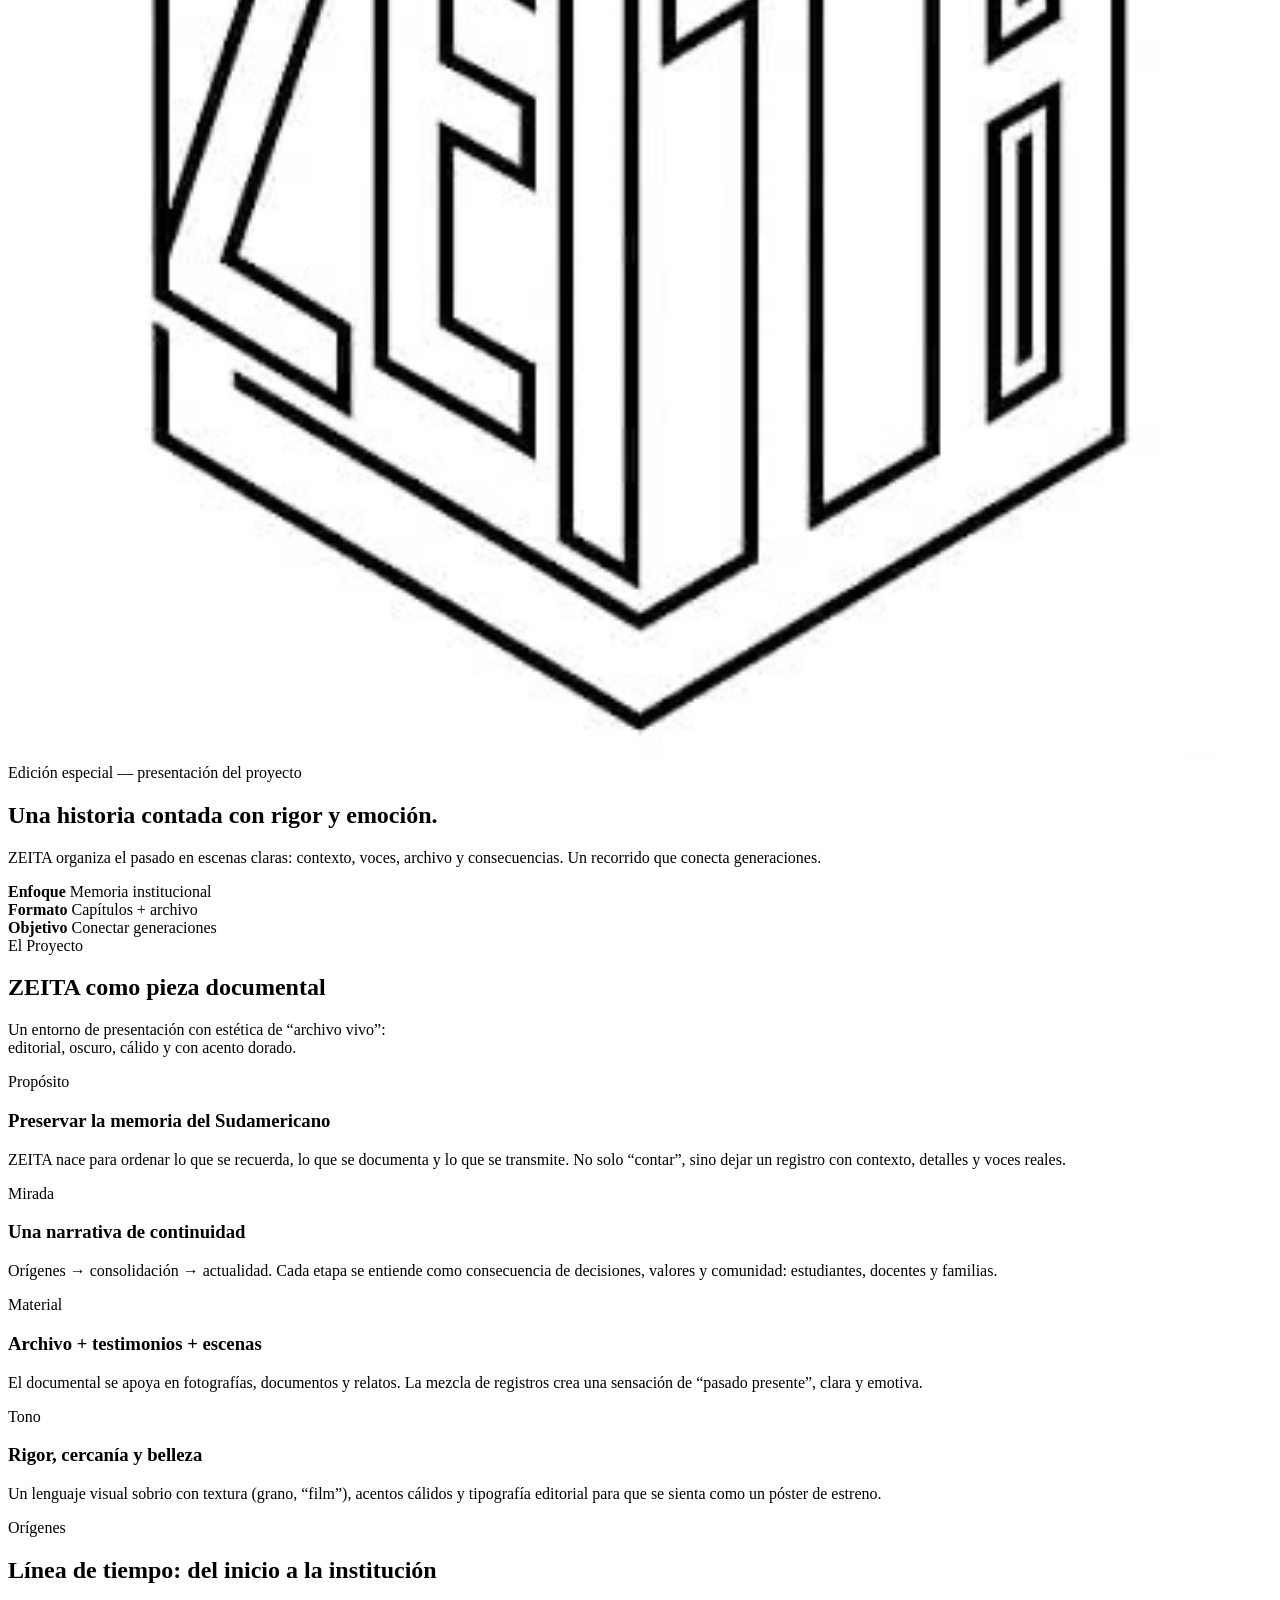
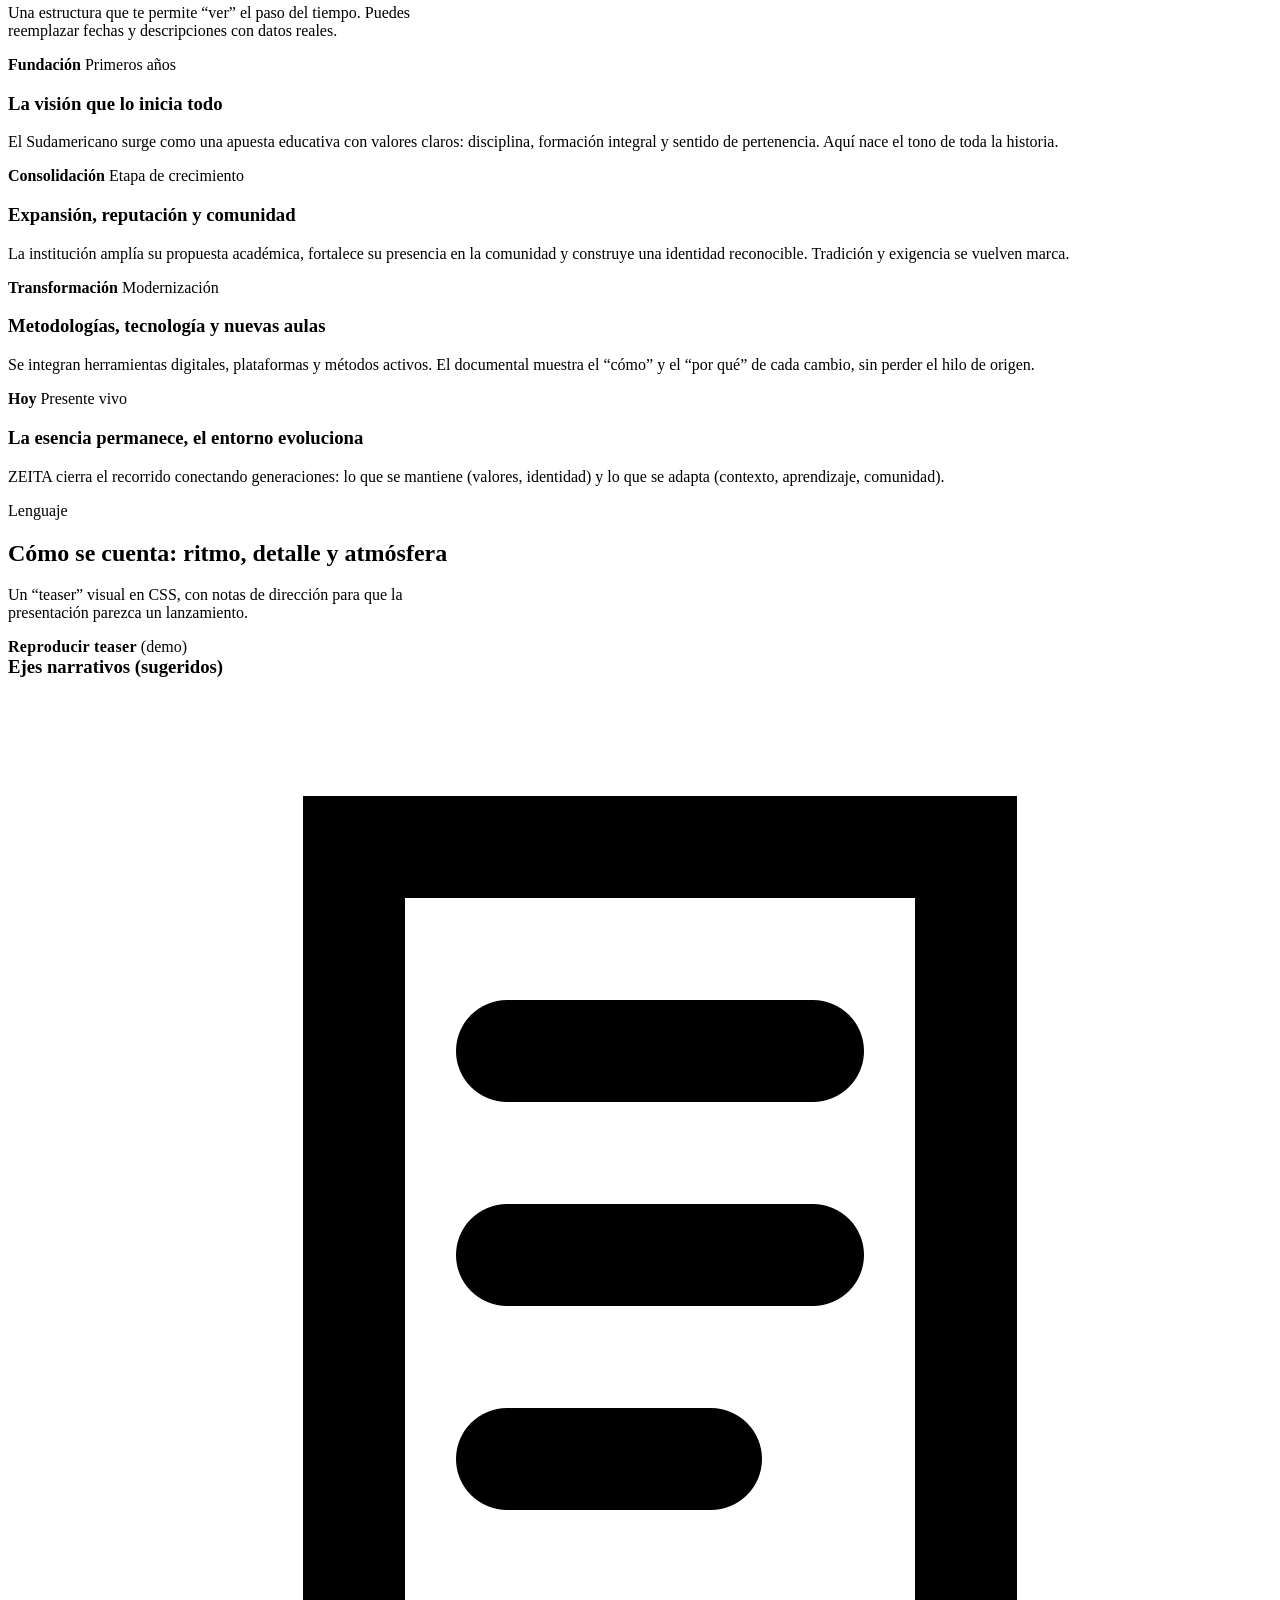
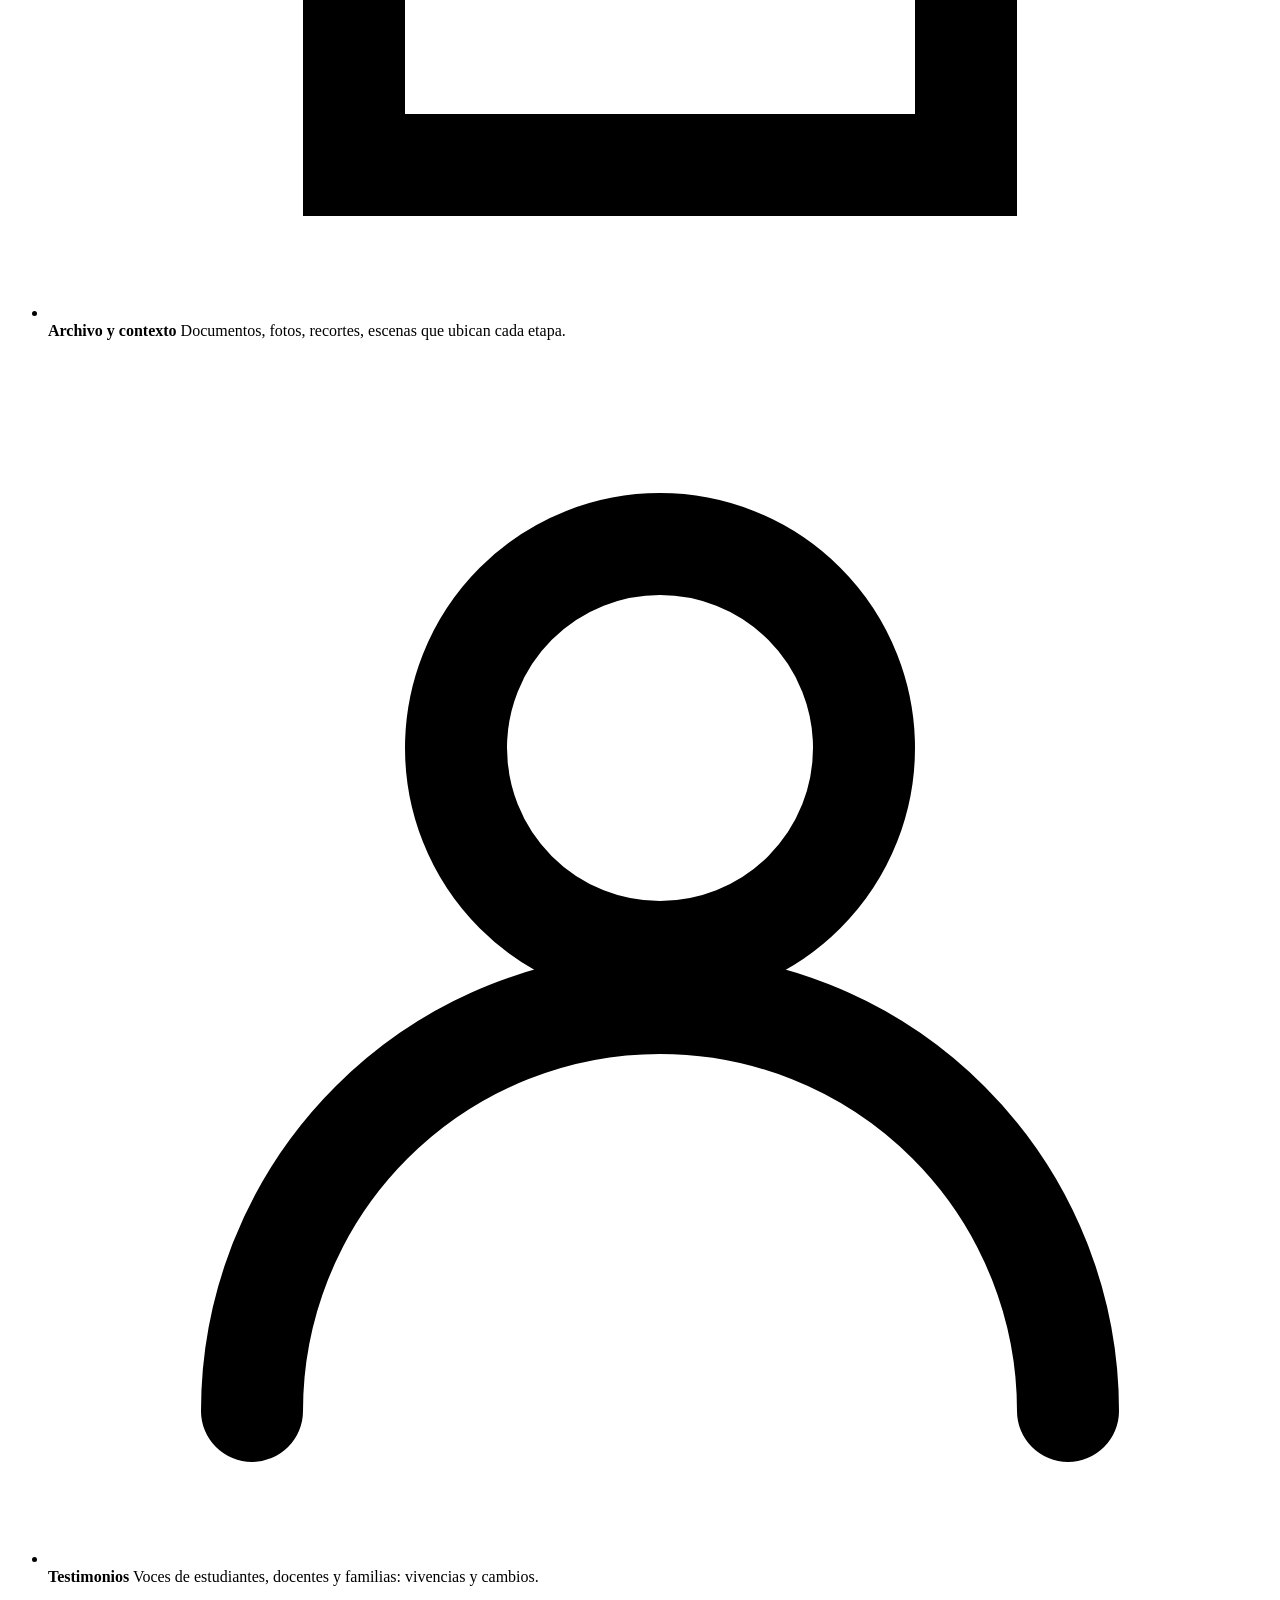
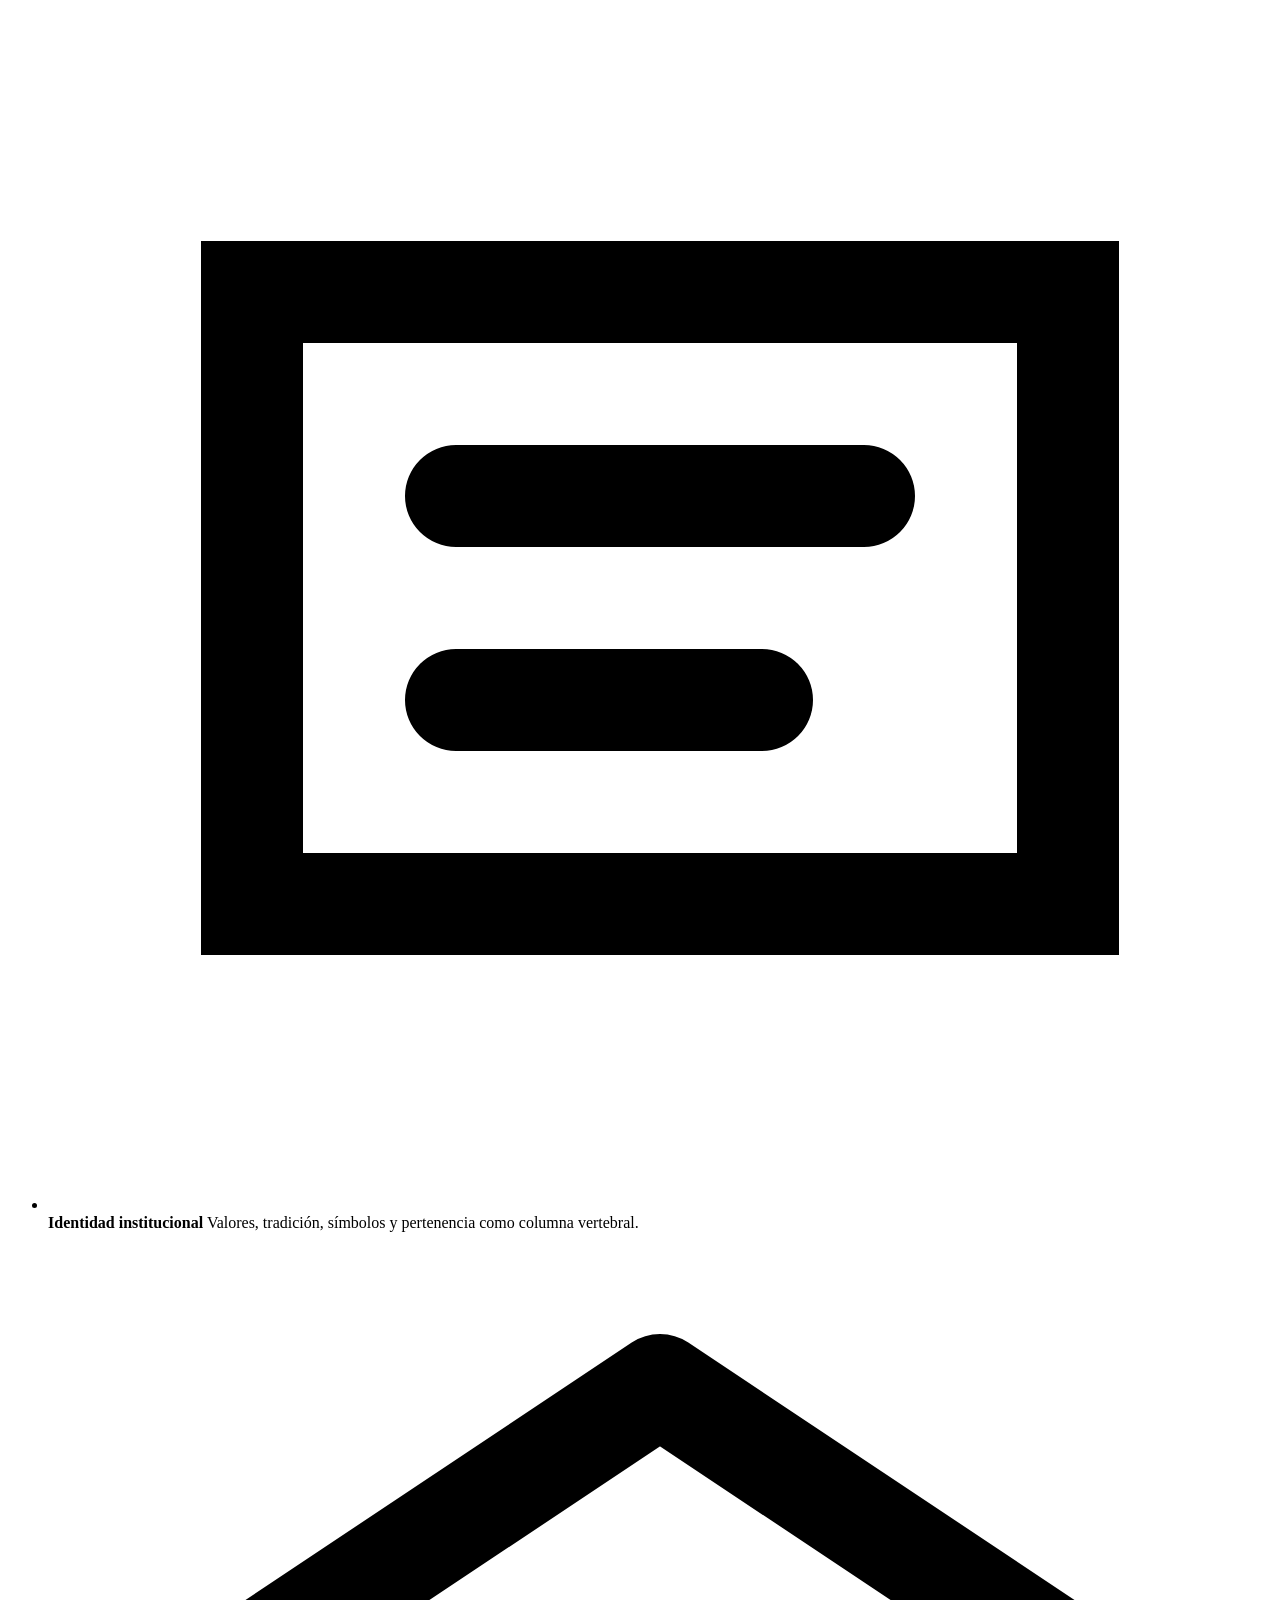
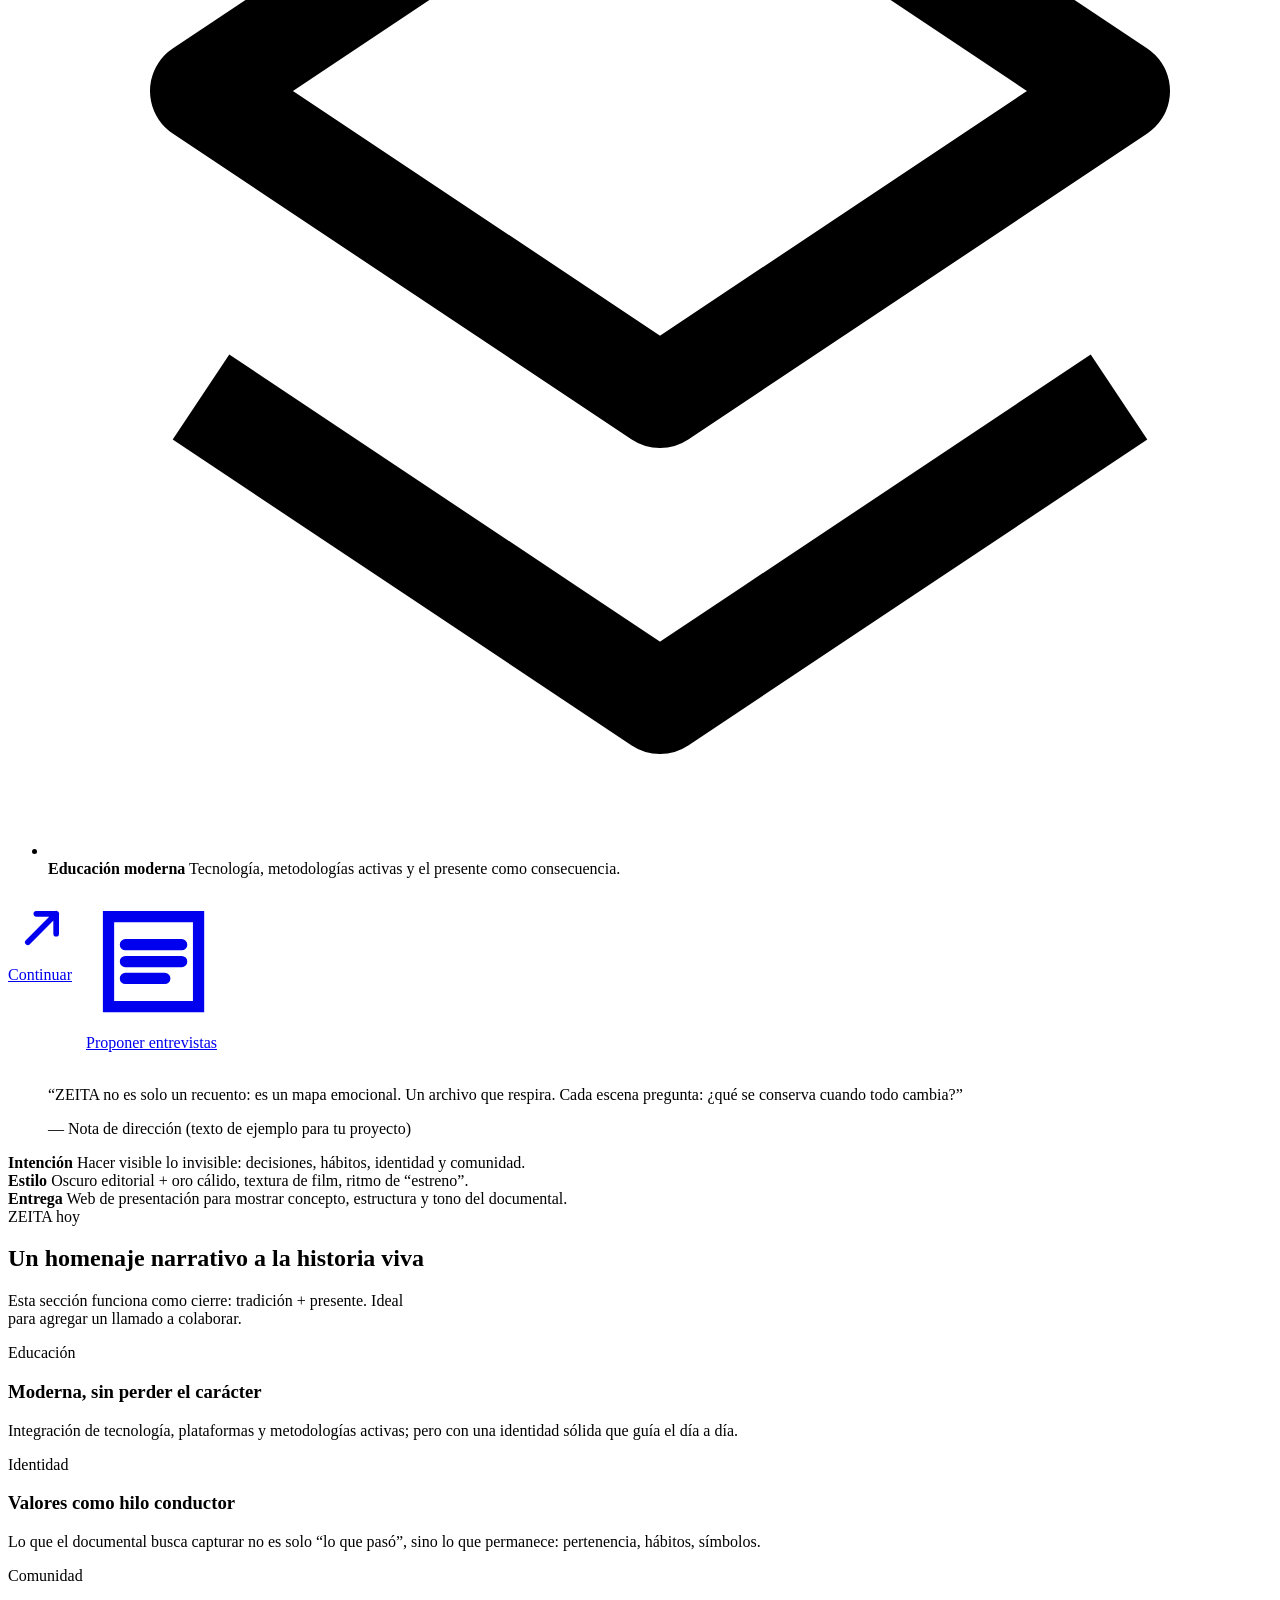
==== commit 74d98b23: "Update index.html" ====
--- a/index.html
+++ b/index.html
@@ -9,7 +9,7 @@
   <link rel="preconnect" href="https://fonts.googleapis.com">
   <link rel="preconnect" href="https://fonts.gstatic.com" crossorigin>
   <link href="https://fonts.googleapis.com/css2?family=Fraunces:opsz,wght@9..144,200..900&family=Manrope:wght@300..800&display=swap" rel="stylesheet">
-  <link rel="stylesheet" href="style.css" />
+  <link rel="stylesheet" href="/Sudamericano/style.css" />
   <script src=""></script>
 
 </head>
@@ -689,4 +689,5 @@
 
   </script>
 </body>
-</html>+
+</html>
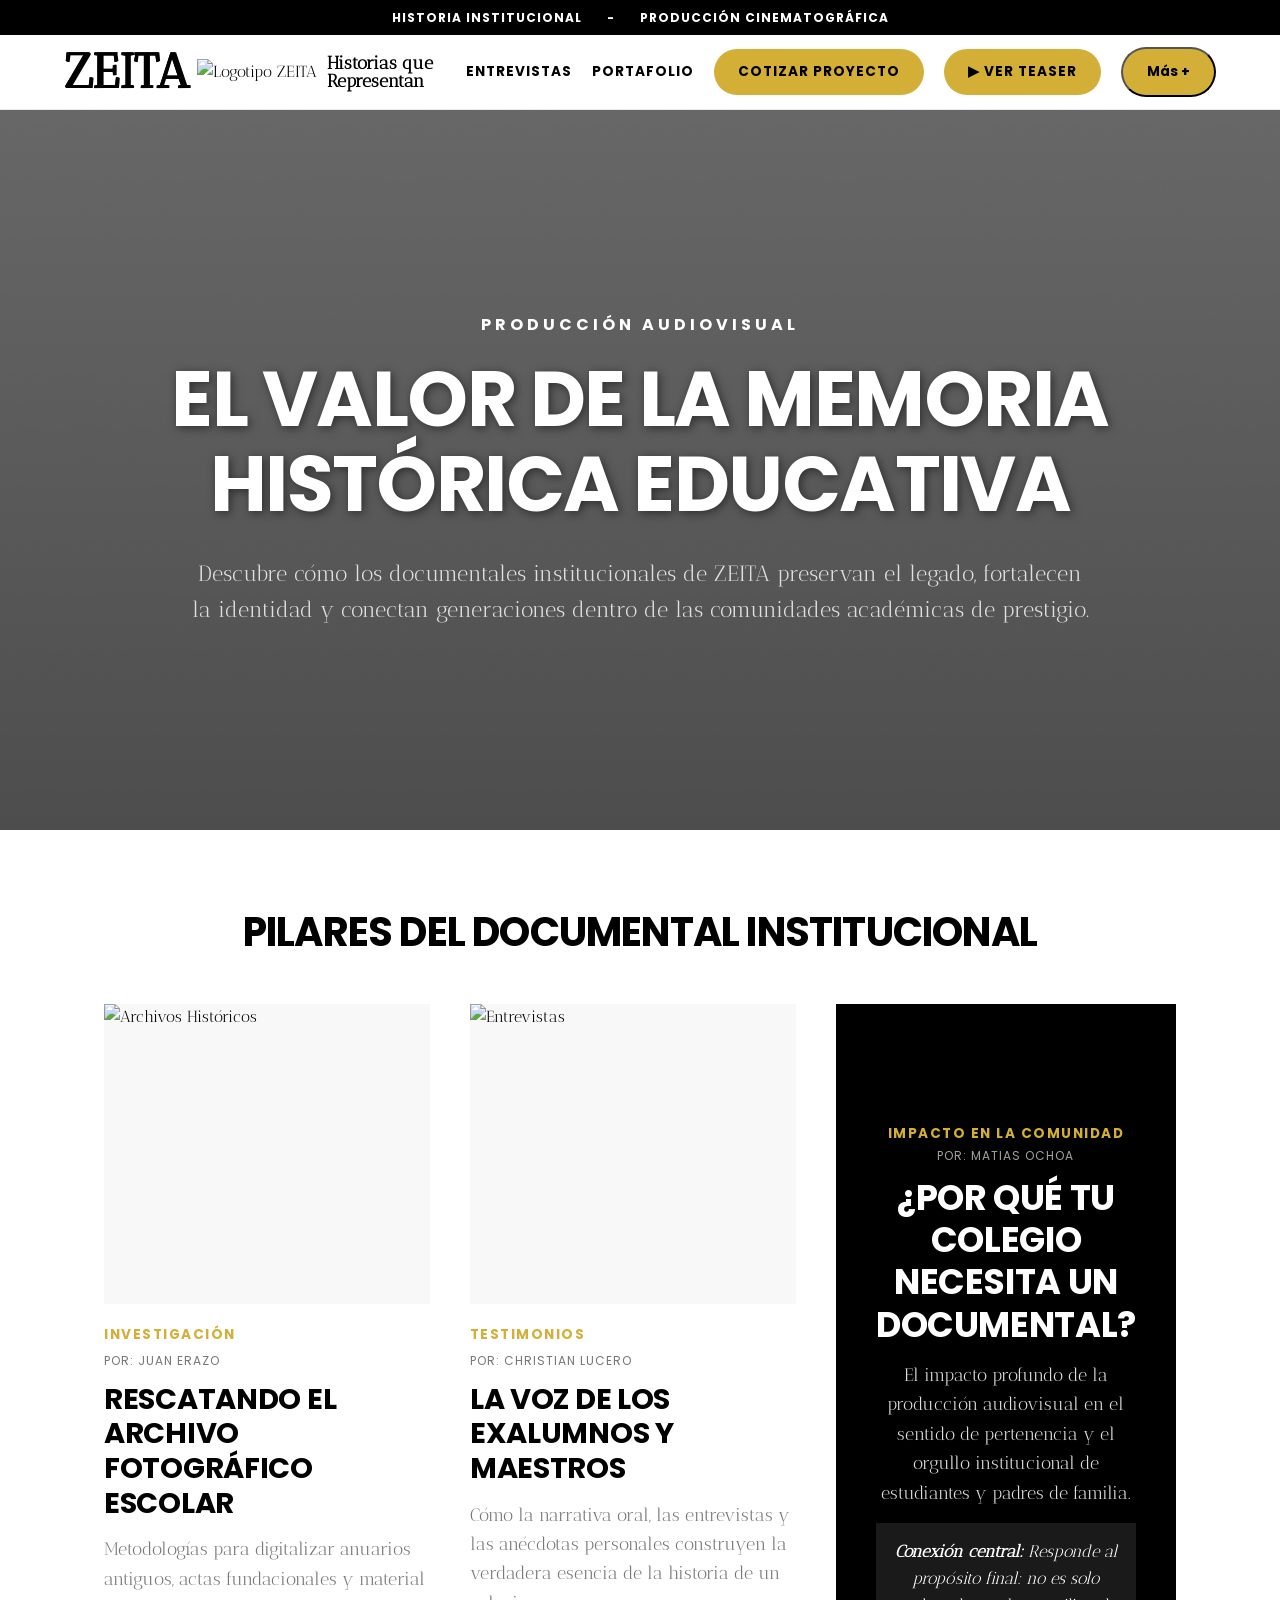
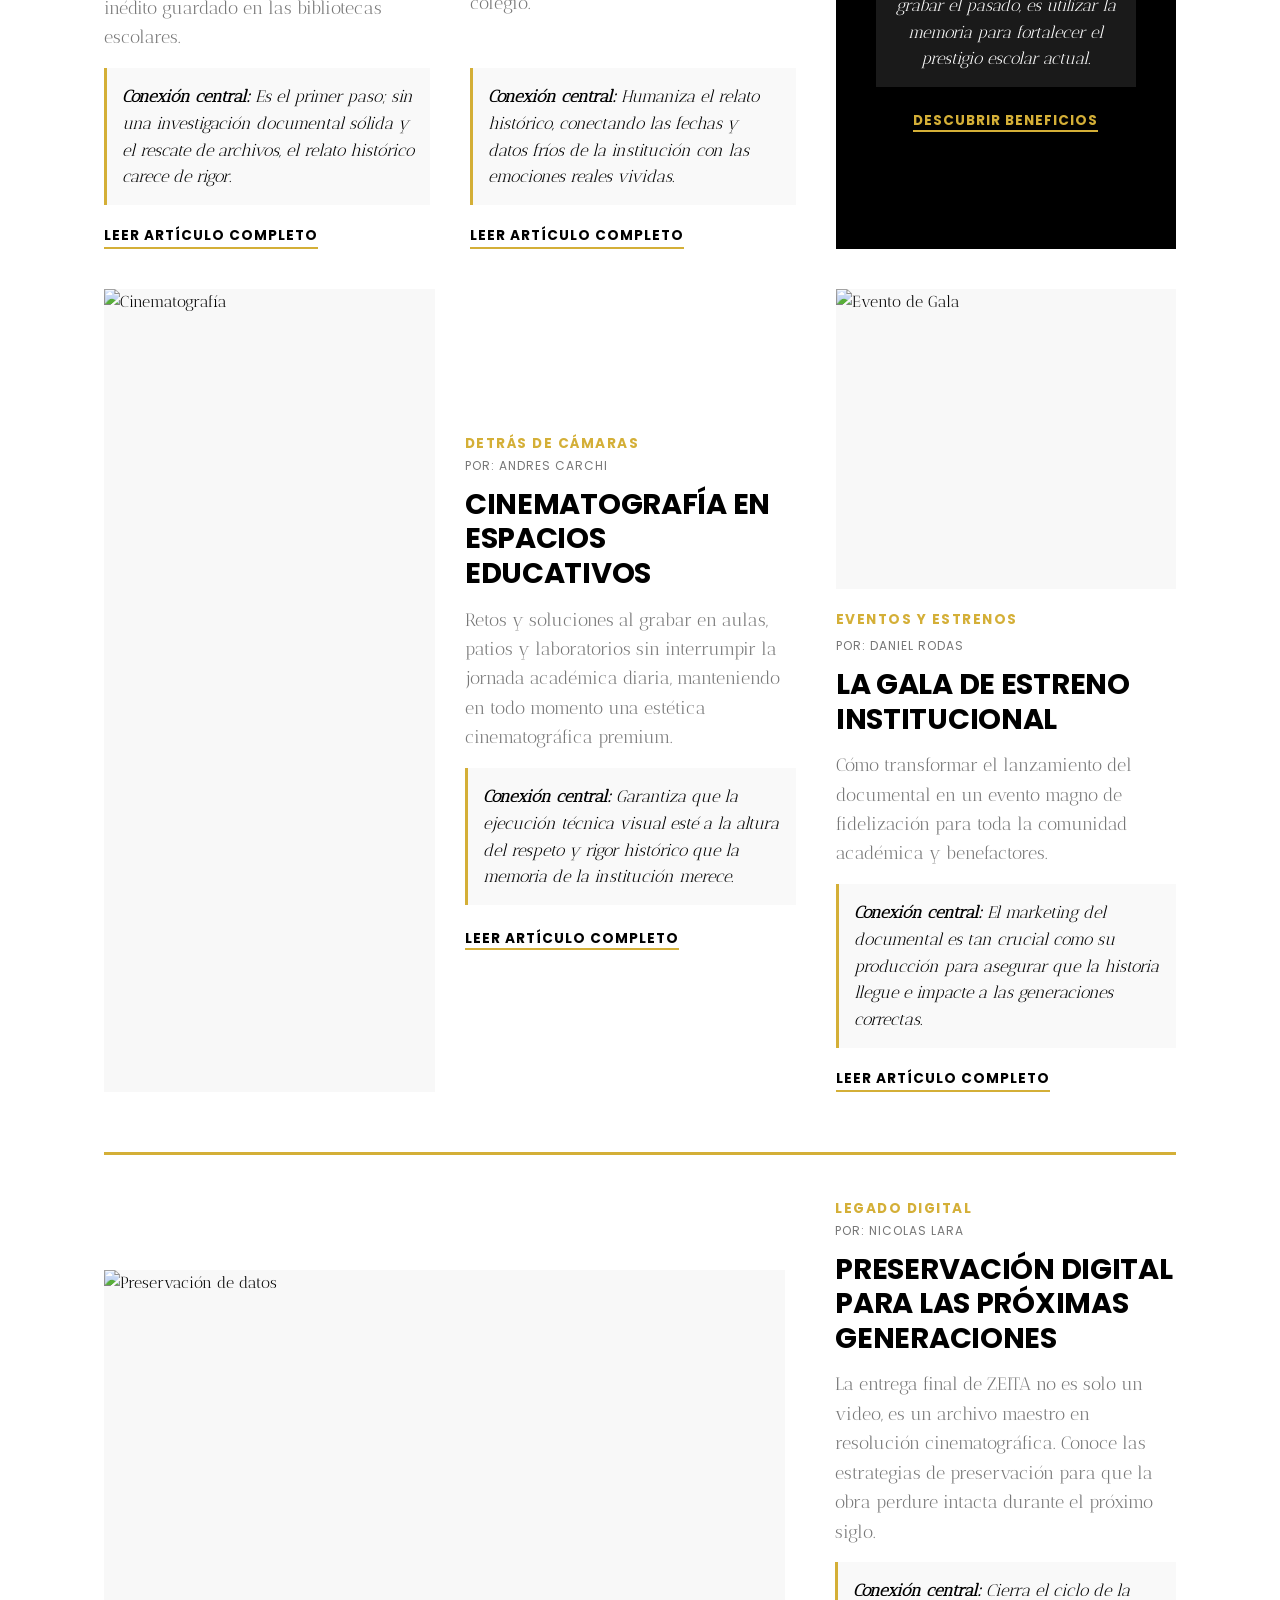
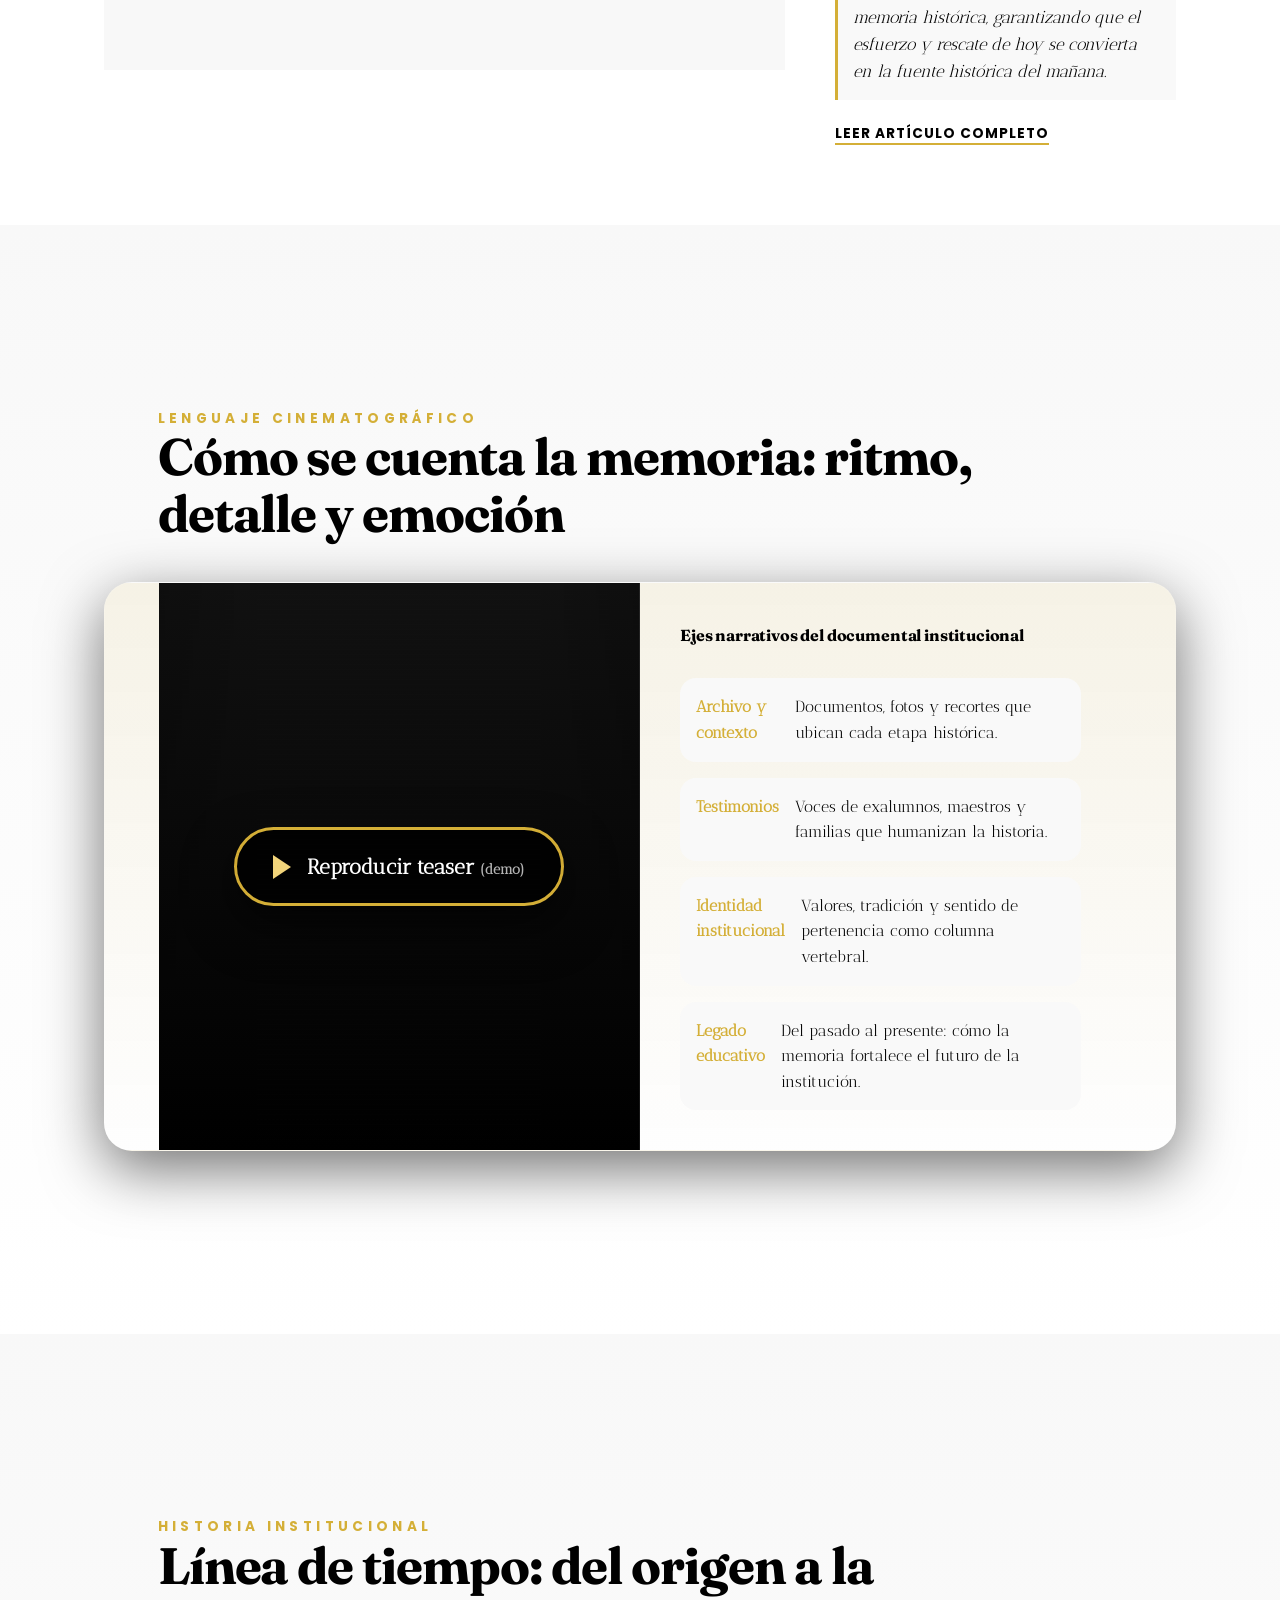
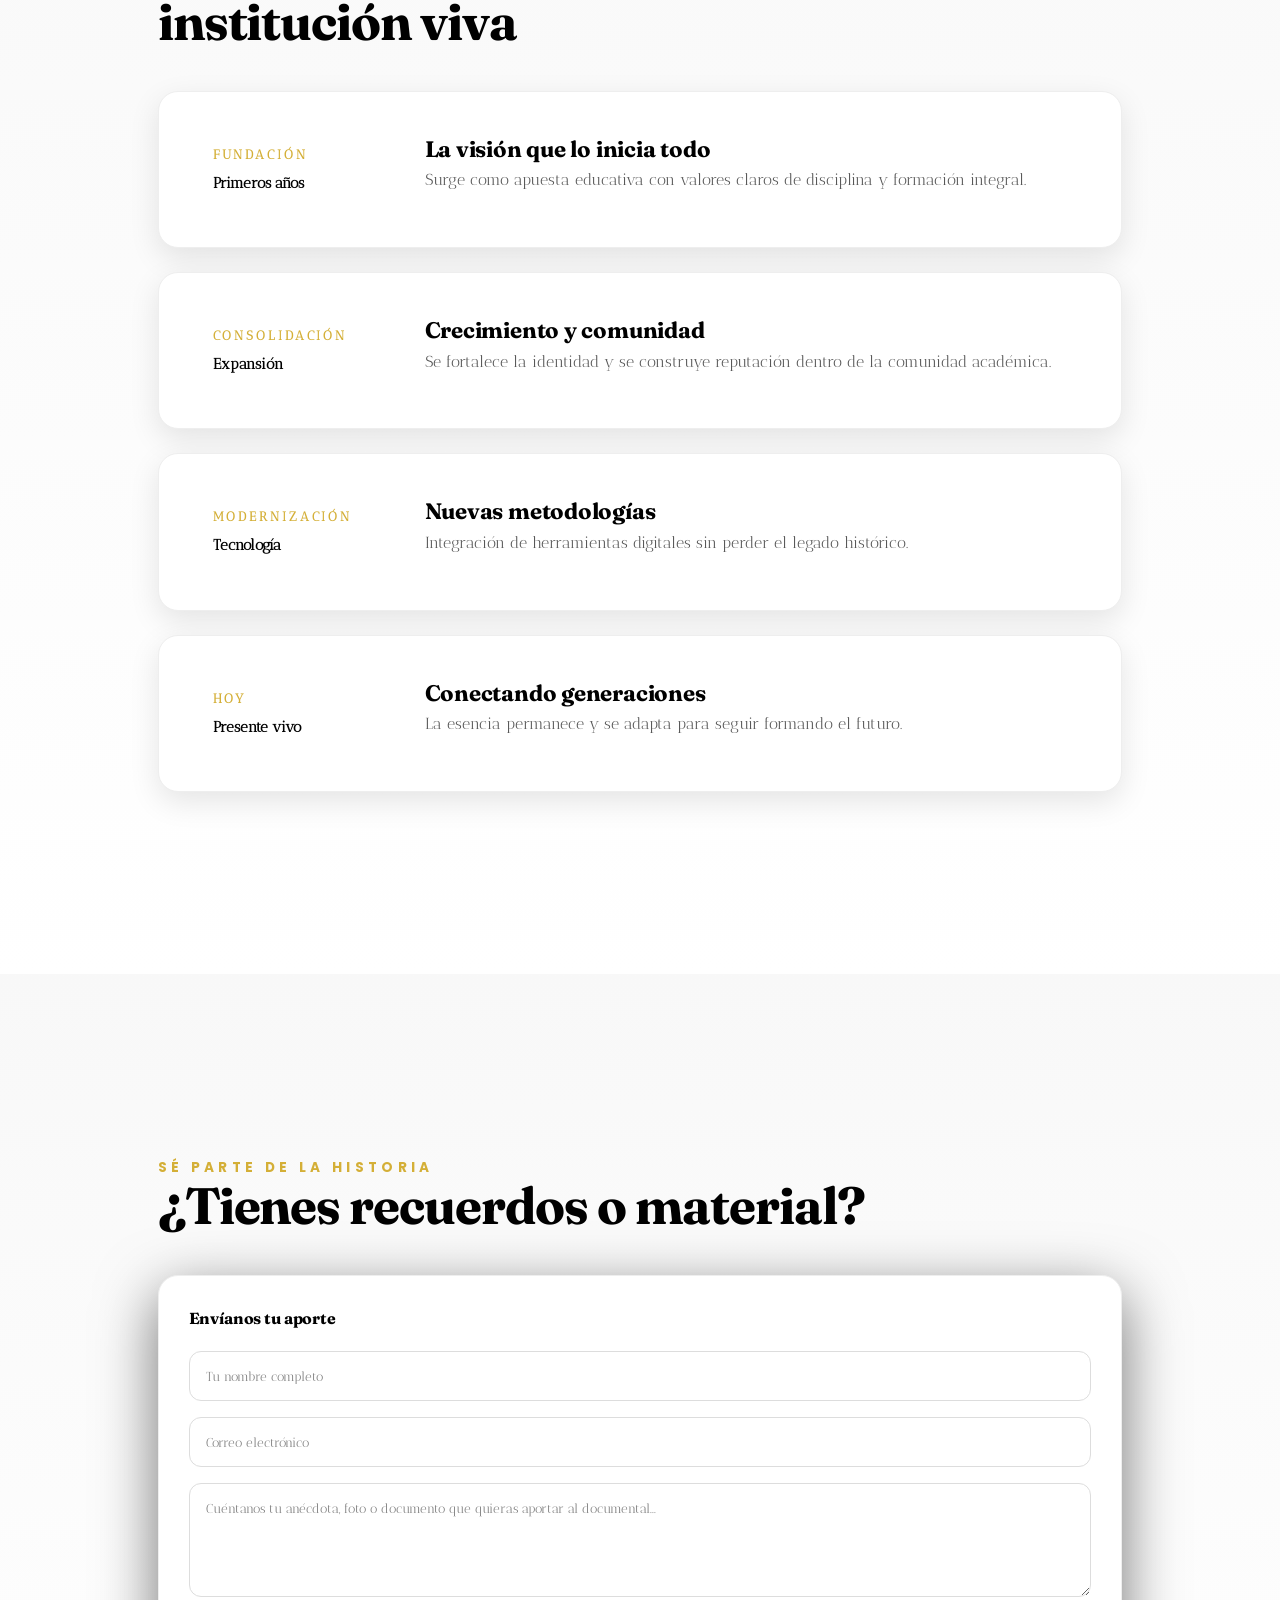
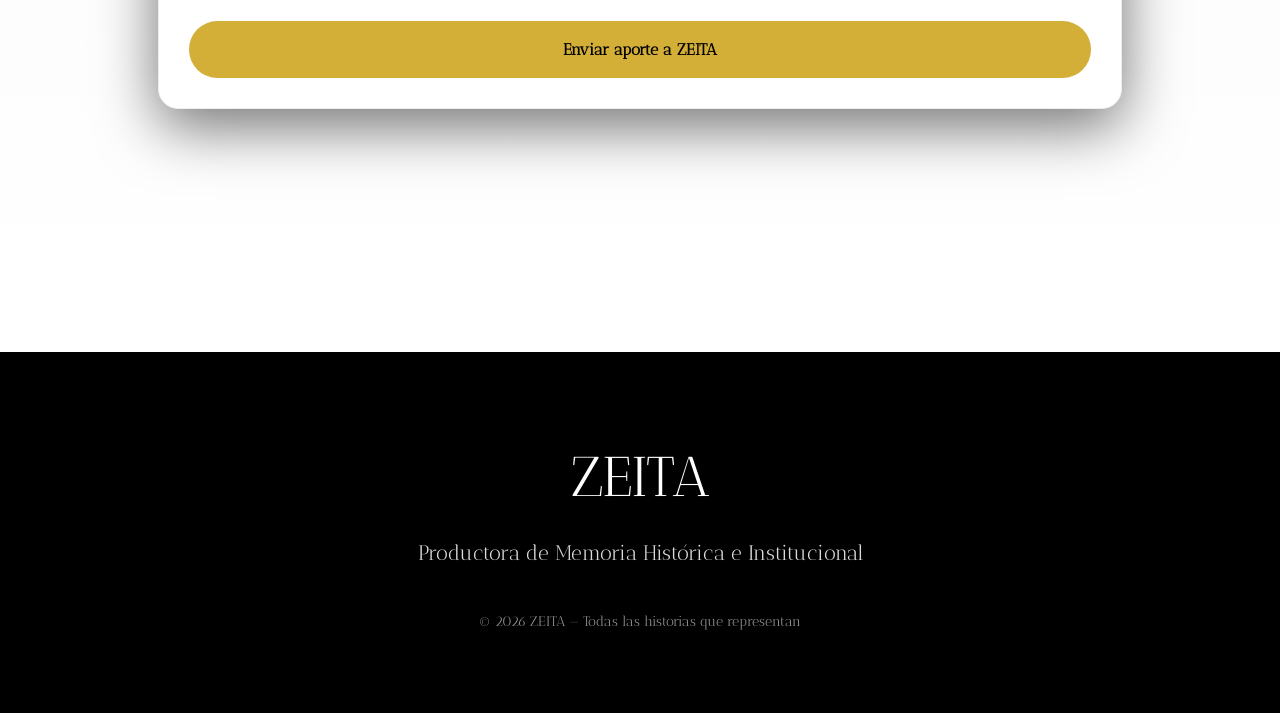
==== commit f8ab0f21: "Update index.html" ====
--- a/index.html
+++ b/index.html
@@ -1,693 +1,551 @@
 <!DOCTYPE html>
 <html lang="es">
 <head>
-  <meta charset="UTF-8" />
-  <meta name="viewport" content="width=device-width,initial-scale=1" />
-  <title>ZEITA | Documental Sudamericano</title>
-  <meta name="description" content="ZEITA: proyecto documental sobre los orígenes del Sudamericano y su evolución hasta hoy. Testimonios, archivo, identidad y comunidad." />
-
-  <link rel="preconnect" href="https://fonts.googleapis.com">
-  <link rel="preconnect" href="https://fonts.gstatic.com" crossorigin>
-  <link href="https://fonts.googleapis.com/css2?family=Fraunces:opsz,wght@9..144,200..900&family=Manrope:wght@300..800&display=swap" rel="stylesheet">
-  <link rel="stylesheet" href="/Sudamericano/style.css" />
-  <script src=""></script>
-
+    <meta charset="UTF-8">
+    <meta name="viewport" content="width=device-width, initial-scale=1.0">
+    <title>ZEITA | Historias Que Representan</title>
+    
+    <link rel="preconnect" href="https://fonts.googleapis.com">
+    <link rel="preconnect" href="https://fonts.gstatic.com" crossorigin>
+    <link href="https://fonts.googleapis.com/css2?family=Antic+Didone&family=Poppins:wght@400;700&family=Fraunces:opsz,wght@9..144,200..900&family=Manrope:wght@300..800&display=swap" rel="stylesheet">
+    <link rel="stylesheet" href="style.css">
+    
+    <style>
+        :root {
+            --primary: #D4AF37;
+            --secondary: #000000;
+            --text-gray: #777777;
+            --white: #FFFFFF;
+            
+            --font-headings: 'Poppins', sans-serif;
+            --font-main: 'Antic Didone', serif;
+            
+            --gold: #D4AF37;
+            --gold2: #f2d47a;
+            --shadow: 0 18px 60px rgba(0,0,0,.55);
+            --radius-xl: 28px;
+            --ease: cubic-bezier(.2,.9,.2,1);
+        }
+
+        * { margin: 0; padding: 0; box-sizing: border-box; }
+
+        body { 
+            background-color: var(--white); 
+            color: var(--secondary); 
+            font-family: var(--font-main); 
+            line-height: 1.6; 
+        }
+
+        /* TOP BAR */
+        .top-bar {
+            background-color: var(--secondary);
+            color: var(--white);
+            font-size: 0.75rem;
+            text-transform: uppercase;
+            letter-spacing: 1px;
+            padding: 8px 5%;
+            display: flex;
+            gap: 25px;
+            justify-content: center;
+            font-family: var(--font-headings);
+            font-weight: 700;
+        }
+        .top-bar a { color: var(--white); text-decoration: none; transition: color 0.3s;}
+        .top-bar a:hover { color: var(--primary); }
+
+        /* NAVBAR */
+        .navbar {
+            background-color: var(--white);
+            border-bottom: 1px solid #EAEAEA;
+            display: flex;
+            justify-content: space-between;
+            align-items: center;
+            padding: 12px 5%;
+            position: sticky;
+            top: 0;
+            z-index: 1000;
+        }
+        .brand-container {
+            display: flex;
+            align-items: center;
+            gap: 8px;
+            text-decoration: none;
+            color: var(--secondary);
+        }
+        .zeita-text {
+            font-family: var(--font-main);
+            font-weight: bold;
+            font-size: 3rem;
+            letter-spacing: 1px;
+            color: var(--secondary);
+            text-shadow: 0.5px 0 0 var(--secondary), -0.5px 0 0 var(--secondary); 
+            line-height: 1;
+        }
+        .logo-box img { height: 48px; width: auto; object-fit: contain; }
+        .brand-tagline {
+            font-family: var(--font-main);
+            font-size: 1.1rem;
+            font-weight: bold;
+            line-height: 1;
+            color: var(--secondary);
+            display: flex;
+            flex-direction: column;
+            text-align: left;
+            margin-left: 2px;
+        }
+        .nav-menu {
+            display: flex;
+            align-items: center;
+            gap: 20px;
+            font-size: 0.85rem;
+            font-family: var(--font-headings);
+            font-weight: 700;
+            text-transform: uppercase;
+            letter-spacing: 1px;
+        }
+        .nav-menu a { 
+            color: var(--secondary); 
+            text-decoration: none; 
+            transition: color 0.3s; 
+        }
+        .nav-menu a:hover { color: var(--primary); }
+
+        .btn-subscribe, .btn-teaser, .btn-mas {
+            background-color: var(--primary);
+            color: var(--secondary) !important;
+            padding: 12px 24px;
+            text-decoration: none;
+            transition: all 0.3s;
+            border-radius: 999px;
+            font-weight: 700;
+            white-space: nowrap;
+        }
+        .btn-subscribe:hover, .btn-teaser:hover, .btn-mas:hover { 
+            background-color: var(--secondary); 
+            color: var(--primary) !important; 
+        }
+
+        /* Dropdown */
+        .btn-mas { position: relative; }
+        .dropdown-menu {
+            position: absolute;
+            top: 100%;
+            right: 0;
+            margin-top: 8px;
+            background: white;
+            color: #222;
+            border-radius: 12px;
+            box-shadow: 0 10px 30px rgba(0,0,0,.2);
+            padding: 12px 0;
+            min-width: 200px;
+            display: none;
+            flex-direction: column;
+            z-index: 1000;
+        }
+        .dropdown-menu.show { display: flex; }
+        .dropdown-menu a {
+            padding: 12px 24px;
+            color: #222;
+            transition: background .2s;
+        }
+        .dropdown-menu a:hover { background: var(--primary); color: white; }
+
+        /* HERO */
+        .hero-section {
+            min-height: 80vh;
+            display: flex;
+            align-items: center;
+            justify-content: center;
+            background: linear-gradient(rgba(0, 0, 0, 0.6), rgba(0, 0, 0, 0.7)), url('https://blogger.googleusercontent.com/img/b/R29vZ2xl/AVvXsEim1YHA1M6fNKTO_PnxnmLivW5hZ1yxNvR4YFD6-6AcMxINr6IdNOyZA22P75QXzIXafba0SWk4qndZdKSiUgww0u-Zx-J4rFa3IW4vFuZLiwfnpxMom3seVDAZE8yPbzze5gxbKu_4heg3xcVW21fQuVvgfpbCclZdkvo3SlyG17GKV8DAselEMK2Gr0kJ/s1080/WhatsApp%20Image%202026-03-08%20at%203.11.44%20PM.jpeg');
+            background-size: cover;
+            background-position: center;
+            padding: 60px 5%;
+        }
+        .hero-layout { display: flex; flex-direction: column; align-items: center; text-align: center; width: 100%; max-width: 1100px; margin: 0 auto; }
+        .hero-content { color: var(--white); width: 100%; }
+        .hero-tag { display: inline-block; color: var(--white); font-family: var(--font-headings); font-size: 1rem; font-weight: 700; text-transform: uppercase; letter-spacing: 4px; margin-bottom: 20px; }
+        .hero-content h1 { font-family: var(--font-headings); font-weight: 700; font-size: 4.8rem; line-height: 1.1; text-transform: uppercase; margin-bottom: 30px; color: var(--white); text-shadow: 2px 2px 10px rgba(0,0,0,0.5); }
+        .hero-content p { font-size: 1.4rem; color: #E0E0E0; margin: 0 auto; max-width: 900px; font-family: var(--font-main); }
+
+        /* GRID DE ARTÍCULOS */
+        .content-wrapper { max-width: 1200px; margin: 80px auto; padding: 0 5%; }
+        .section-title { text-align: center; font-family: var(--font-headings); font-weight: 700; font-size: 2.5rem; color: var(--secondary); margin-bottom: 50px; text-transform: uppercase; }
+        .articles-grid { display: grid; grid-template-columns: repeat(3, 1fr); gap: 40px; }
+        .article-card { display: flex; flex-direction: column; }
+        .article-img { width: 100%; height: 300px; object-fit: contain; margin-bottom: 20px; background-color: #f8f8f8; }
+        .article-category { color: var(--primary); font-family: var(--font-headings); font-weight: 700; font-size: 0.85rem; text-transform: uppercase; letter-spacing: 1.5px; margin-bottom: 5px; }
+        .article-author { font-family: var(--font-headings); font-size: 0.75rem; color: var(--text-gray); text-transform: uppercase; letter-spacing: 1px; margin-bottom: 12px; display: block; }
+        .article-title { font-family: var(--font-headings); font-size: 1.8rem; font-weight: bold; color: var(--secondary); line-height: 1.2; margin-bottom: 15px; text-transform: uppercase; }
+        .article-desc { font-size: 1.15rem; color: var(--text-gray); margin-bottom: 15px; font-family: var(--font-main); }
+        .relation-box { background-color: #F9F9F9; border-left: 3px solid var(--primary); padding: 15px; font-size: 1.05rem; color: var(--secondary); margin-bottom: 20px; margin-top: auto; font-family: var(--font-main); font-style: italic; }
+        .article-link { font-family: var(--font-headings); font-weight: 700; font-size: 0.85rem; color: var(--secondary); text-decoration: none; text-transform: uppercase; letter-spacing: 1px; border-bottom: 2px solid var(--primary); align-self: flex-start; transition: color 0.3s; }
+        .article-link:hover { color: var(--primary); }
+
+        .article-card.featured { background-color: var(--secondary); color: var(--white); padding: 40px; text-align: center; display: flex; justify-content: center; }
+        .article-card.featured .article-category { color: var(--primary); }
+        .article-card.featured .article-author { color: #A0A0A0; }
+        .article-card.featured .article-title { color: var(--white); font-size: 2.2rem; }
+        .article-card.featured .article-desc { color: #E0E0E0; }
+        .article-card.featured .relation-box { background-color: rgba(255,255,255,0.1); border-left: none; color: var(--white); }
+        .article-card.featured .article-link { color: var(--primary); border-bottom-color: var(--primary); margin: 0 auto; }
+
+        .article-card.wide { grid-column: span 2; display: grid; grid-template-columns: 1fr 1fr; gap: 30px; align-items: center; }
+        .article-card.wide .article-img { height: 100%; margin-bottom: 0; object-fit: cover; }
+
+        .article-card.full { grid-column: span 3; display: grid; grid-template-columns: 2fr 1fr; gap: 50px; align-items: center; border-top: 3px solid var(--primary); padding-top: 40px; margin-top: 20px; }
+        .article-card.full .article-img { height: 400px; margin-bottom: 0; object-fit: cover; }
+
+        /* SECCIONES MODERNAS */
+        .section { padding: clamp(60px, 8vw, 110px) 0; background: linear-gradient(180deg, #f8f8f8, #ffffff); }
+        .section__head { max-width: 1200px; margin: 0 auto; padding: 0 5%; display: flex; align-items: flex-end; justify-content: space-between; gap: 20px; margin-bottom: 40px; }
+        .kicker { text-transform: uppercase; letter-spacing: .32em; font-weight: 700; font-size: .85rem; color: var(--primary); font-family: var(--font-headings); }
+        h2 { font-family: 'Fraunces', serif; font-size: clamp(2rem, 4vw, 3.2rem); line-height: 1.1; letter-spacing: -0.02em; color: var(--secondary); }
+
+        .trailer { max-width: 1200px; margin: 40px auto; padding: 0 5%; border-radius: var(--radius-xl); background: linear-gradient(180deg, rgba(212,175,55,.1), rgba(255,255,255,.05)); box-shadow: var(--shadow); overflow: hidden; }
+        .trailer__grid { display: grid; grid-template-columns: 1fr 1fr; gap: 0; }
+        .screen { min-height: 380px; background: linear-gradient(180deg, #111, #000); position: relative; display: flex; align-items: center; justify-content: center; }
+        .playBtn { background: rgba(0,0,0,.85); border: 3px solid var(--gold); color: white; padding: 20px 36px; border-radius: 9999px; display: flex; align-items: center; gap: 16px; font-size: 1.3rem; font-weight: 700; box-shadow: 0 20px 50px rgba(0,0,0,.6); transition: all .3s var(--ease); }
+        .playBtn:hover { transform: scale(1.08); }
+        .triangle { width: 0; height: 0; border-left: 18px solid var(--gold2); border-top: 12px solid transparent; border-bottom: 12px solid transparent; }
+        .trailer__panel { padding: 40px; }
+
+        .timeline { max-width: 1200px; margin: 0 auto; padding: 0 5%; display: grid; gap: 24px; }
+        .event { background: #fff; border: 1px solid #eee; border-radius: 20px; padding: 24px; box-shadow: 0 10px 30px rgba(0,0,0,.1); }
+        .event__inner { display: grid; grid-template-columns: 200px 1fr; gap: 24px; }
+        .event__when b { color: var(--primary); }
+
+        input, textarea { width: 100%; padding: 16px; margin-bottom: 16px; border: 1px solid #ddd; border-radius: 12px; font-family: var(--font-main); }
+
+        /* Reveal */
+        .reveal, .stagger > * { opacity: 0; transform: translateY(30px); transition: all .8s var(--ease); }
+        .reveal.in, .stagger.in > * { opacity: 1; transform: translateY(0); }
+
+        /* MODAL VIDEO */
+        .video-modal {
+            display: none;
+            position: fixed;
+            top: 0; left: 0; width: 100%; height: 100%;
+            background: rgba(0,0,0,.92);
+            z-index: 99999;
+            align-items: center;
+            justify-content: center;
+        }
+        .video-modal.show { display: flex; }
+        .video-modal-content { width: 90%; max-width: 1100px; position: relative; }
+        .video-modal-content iframe { width: 100%; aspect-ratio: 16 / 9; border: none; border-radius: 12px; box-shadow: var(--shadow); }
+        .modal-close {
+            position: absolute;
+            top: -15px;
+            right: -15px;
+            background: white;
+            color: #000;
+            width: 40px;
+            height: 40px;
+            border-radius: 50%;
+            display: flex;
+            align-items: center;
+            justify-content: center;
+            font-size: 1.8rem;
+            cursor: pointer;
+            box-shadow: 0 4px 15px rgba(0,0,0,.3);
+        }
+
+        /* RESPONSIVE */
+        @media (max-width: 992px) {
+            .hero-content h1 { font-size: 3.5rem; }
+            .articles-grid { grid-template-columns: repeat(2, 1fr); }
+            .article-card.wide { grid-column: span 2; }
+            .article-card.full { grid-column: span 2; grid-template-columns: 1fr; }
+            .article-card.full .article-img { height: 300px; margin-bottom: 20px; }
+            .zeita-text { font-size: 2rem; }
+        }
+        @media (max-width: 768px) {
+            .hero-content h1 { font-size: 2.5rem; }
+            .articles-grid { grid-template-columns: 1fr; }
+            .nav-menu { display: none; }
+            .brand-tagline { display: none; }
+            .trailer__grid, .event__inner { grid-template-columns: 1fr; }
+        }
+    </style>
 </head>
-
 <body>
-  
-  <!-- NAV -->
-  <div class="nav" role="banner">
-    <div class="nav__inner">
-  <!-- Logo circular + texto a la izquierda -->
-  <a class="brand" href="#inicio" aria-label="ZEITA, inicio">
-  <img src="Imágenes/LOGO-N.jpeg" alt="" class="brand-logo" aria-hidden="true">
-  <div>
-    <span>ZEITA</span>
-    <em>Documental Sudamericano</em>
-  </div>
-</a>
-
-
-  <!-- Enlaces principales centrados, siempre en fila -->
-  <nav class="nav__links" aria-label="Secciones principales">
-    <a href="#proyecto">El proyecto</a>
-    <a href="#origenes">Orígenes</a>
-    <a href="#lenguaje">Lenguaje</a>
-    <a href="#hoy">ZEITA hoy</a>
-  </nav>
-
-  <!-- Derecha: botón + secundarios en menú desplegable -->
-  <div class="nav__cta">
-    <!-- Menú móvil -->
-    <button class="btn menuBtn" id="menuBtn" aria-haspopup="dialog" aria-controls="drawer" aria-expanded="false">
-      <svg class="icon" viewBox="0 0 24 24" fill="none" aria-hidden="true">
-        <path d="M4 7h16M4 12h16M4 17h16" stroke="currentColor" stroke-width="2" stroke-linecap="round"/>
-      </svg>
-      Menú
-    </button>
-
-    <!-- Botón Ver teaser -->
-    <a class="btn btn--gold" href="#trailer">
-      <span class="triangle" aria-hidden="true"></span>
-      Ver teaser
-    </a>
-
-    <!-- Botón desplegable + información -->
-    <button class="btn-info" id="infoBtn" aria-haspopup="true" aria-expanded="false" aria-controls="infoMenu">
-      + Información
-      <svg width="12" height="12" viewBox="0 0 24 24" fill="none" aria-hidden="true" style="transform: rotate(0deg); transition: transform 0.3s;">
-        <path d="M6 9l6 6 6-6" stroke="currentColor" stroke-width="2" stroke-linecap="round" stroke-linejoin="round"/>
-      </svg>
-    </button>
-
-    <!-- Menú desplegable -->
-    <div class="dropdown-menu" id="infoMenu" role="menu" aria-label="Más información">
-      <a href="sobre-nosotros.html" role="menuitem">Sobre nosotros</a>
-      <a href="contacto.html" role="menuitem">Contáctanos</a>
-      <a href="redes.html" role="menuitem">Redes</a>
-      <a href="galeria.html" role="menuitem">Galería</a>
+
+    <!-- TOP BAR -->
+    <div class="top-bar">
+        <a href="#">Historia Institucional</a>
+        <span>-</span>
+        <a href="#">Producción Cinematográfica</a>
     </div>
-  </div>
-</div>
-  </div>
-
-  <!-- Banner largo -->
-  <div class="banner-section" style="margin:30px 0;">
-    <img src="Imágenes/BANNER.jpeg" alt="Banner ZEITA" style="width:100%; height:auto; display:block; border-radius:var(--radius-xl); box-shadow:var(--shadow);">
-  </div>
-
-  <!-- MOBILE DRAWER -->
-  <div class="drawer" id="drawer" role="dialog" aria-modal="true" aria-label="Menú">
-    <div class="drawer__panel">
-      <header>
-        <div class="brand" style="gap:10px">
-          <span class="mark" aria-hidden="true"></span>
-          <span>ZEITA</span>
-          <em>Menú</em>
-        </div>
-        <button class="btn" id="closeDrawer">
-          <svg class="icon" viewBox="0 0 24 24" fill="none" aria-hidden="true">
-            <path d="M6 6l12 12M18 6L6 18" stroke="currentColor" stroke-width="2" stroke-linecap="round"/>
-          </svg>
-          Cerrar
-        </button>
-      </header>
-      <nav aria-label="Navegación móvil">
-        <a href="#proyecto" data-close>El proyecto</a>
-        <a href="#origenes" data-close>Orígenes</a>
-        <a href="#lenguaje" data-close>Lenguaje</a>
-        <a href="#trailer" data-close>Teaser</a>
-        <a href="#hoy" data-close>ZEITA hoy</a>
-      </nav>
+
+    <!-- NAVBAR -->
+    <nav class="navbar">
+        <a href="index.html" class="brand-container">
+            <span class="zeita-text">ZEITA</span>
+            <div class="logo-box">
+                <img src="https://blogger.googleusercontent.com/img/a/AVvXsEjLt5H2i5HwzHPmCQc_kf-XkdGtcOzWYSc5dw30TAfFcQzuYK7a0mP25NaqrZ0JCBdbOTHUnNi9WnXCPghpH4y3bI_HzHCHfPg467NNL1L9BalnXrrNFHt3OYAxC_20RlxNcPb2S0Rpkte70VE6KuVhKR4rttQyma46-BEvGJAeXU6aSnkHH--1vR6z9Luw" alt="Logotipo ZEITA">
+            </div>
+            <span class="brand-tagline">
+                <span>Historias que</span>
+                <span>Representan</span>
+            </span>
+        </a>
+        
+        <div class="nav-menu">
+            <a href="Entrevistas.html">Entrevistas</a>
+            <a href="Portafolio.html">Portafolio</a>
+            <a href="Cotizar Proyecto.html" class="btn-subscribe">Cotizar Proyecto</a>
+            
+            <a href="#" id="openVideoBtn" class="btn-teaser">▶ Ver Teaser</a>
+            
+            <button id="masBtn" class="btn-mas">Más +</button>
+            
+            <div class="dropdown-menu" id="masDropdown">
+                <a href="sobre-nosotros.html">Sobre Nosotros</a>
+                <a href="contacto.html">Contáctanos</a>
+                <a href="redes.html">Redes Sociales</a>
+                <a href="galeria.html">Galería</a>
+            </div>
+        </div>
+    </nav>
+
+    <!-- HERO -->
+    <header class="hero-section">
+        <div class="hero-layout">
+            <div class="hero-content">
+                <span class="hero-tag">Producción Audiovisual</span>
+                <h1>EL VALOR DE LA MEMORIA HISTÓRICA EDUCATIVA</h1>
+                <p>Descubre cómo los documentales institucionales de ZEITA preservan el legado, fortalecen la identidad y conectan generaciones dentro de las comunidades académicas de prestigio.</p>
+            </div>
+        </div>
+    </header>
+
+    <!-- PILARES + GRID DE ARTÍCULOS -->
+    <main class="content-wrapper">
+        <h2 class="section-title">Pilares del Documental Institucional</h2>
+        <div class="articles-grid">
+            
+            <article class="article-card">
+                <img src="https://images.unsplash.com/photo-1544816155-12df9643f363?q=80&w=800&auto=format&fit=crop" alt="Archivos Históricos" class="article-img">
+                <span class="article-category">Investigación</span>
+                <span class="article-author">Por: Juan Erazo</span>
+                <h3 class="article-title">Rescatando el Archivo Fotográfico Escolar</h3>
+                <p class="article-desc">Metodologías para digitalizar anuarios antiguos, actas fundacionales y material inédito guardado en las bibliotecas escolares.</p>
+                <div class="relation-box"><strong>Conexión central:</strong> Es el primer paso; sin una investigación documental sólida y el rescate de archivos, el relato histórico carece de rigor.</div>
+                <a href="#articulo-archivos" class="article-link">Leer Artículo Completo</a>
+            </article>
+
+            <article class="article-card">
+                <img src="https://blogger.googleusercontent.com/img/a/AVvXsEi4fiYiS7SlTXTVZCVYGwxSrbD9hpVSKfb6iaRchIqyt_fM-kUV7_lH55rTAdmNI3zamMgYvVUvy3nFeQm9TL0w7sIv20MKyqVVq5V6DzY7Jk3NwSmJ-DhKY15n4CCzIGmp4UsdQYAbHyADPJXM3_TjHaYCV6YTGSKR-8kDICHB_Lo5MSNC0cOJd0hLEu4y" alt="Entrevistas" class="article-img">
+                <span class="article-category">Testimonios</span>
+                <span class="article-author">Por: Christian Lucero</span>
+                <h3 class="article-title">La Voz de los Exalumnos y Maestros</h3>
+                <p class="article-desc">Cómo la narrativa oral, las entrevistas y las anécdotas personales construyen la verdadera esencia de la historia de un colegio.</p>
+                <div class="relation-box"><strong>Conexión central:</strong> Humaniza el relato histórico, conectando las fechas y datos fríos de la institución con las emociones reales vividas.</div>
+                <a href="#articulo-testimonios" class="article-link">Leer Artículo Completo</a>
+            </article>
+
+            <article class="article-card featured">
+                <div>
+                    <span class="article-category">Impacto en la Comunidad</span>
+                    <span class="article-author">Por: Matias Ochoa</span>
+                    <h3 class="article-title">¿Por Qué tu Colegio Necesita un Documental?</h3>
+                    <p class="article-desc">El impacto profundo de la producción audiovisual en el sentido de pertenencia y el orgullo institucional de estudiantes y padres de familia.</p>
+                    <div class="relation-box"><strong>Conexión central:</strong> Responde al propósito final: no es solo grabar el pasado, es utilizar la memoria para fortalecer el prestigio escolar actual.</div>
+                    <a href="#articulo-impacto" class="article-link">Descubrir Beneficios</a>
+                </div>
+            </article>
+
+            <article class="article-card wide">
+                <img src="https://blogger.googleusercontent.com/img/a/AVvXsEirgtPOPydnoIE4ZaHXzsVwdPUwqJFi2pmQMBwxH7Ngw6KRFjapQ4uFAHsr3FtX5Up_IuoSpYzgQ3Iaynx02QtQOYvhtee9LzWwQnLUy26n6nNPA_MRma822HvrGN27cV0lTsiqZOvtfAoBEGI1JgUeN_KzQSo5iygSYtPsAW6d4iyrV2DLgF7z6ZsgUJFn" alt="Cinematografía" class="article-img">
+                <div>
+                    <span class="article-category">Detrás de Cámaras</span>
+                    <span class="article-author">Por: Andres Carchi</span>
+                    <h3 class="article-title">Cinematografía en Espacios Educativos</h3>
+                    <p class="article-desc">Retos y soluciones al grabar en aulas, patios y laboratorios sin interrumpir la jornada académica diaria, manteniendo en todo momento una estética cinematográfica premium.</p>
+                    <div class="relation-box"><strong>Conexión central:</strong> Garantiza que la ejecución técnica visual esté a la altura del respeto y rigor histórico que la memoria de la institución merece.</div>
+                    <a href="#articulo-produccion" class="article-link">Leer Artículo Completo</a>
+                </div>
+            </article>
+
+            <article class="article-card">
+                <img src="https://images.unsplash.com/photo-1540575467063-178a50c2df87?q=80&w=800&auto=format&fit=crop" alt="Evento de Gala" class="article-img">
+                <span class="article-category">Eventos y Estrenos</span>
+                <span class="article-author">Por: Daniel Rodas</span>
+                <h3 class="article-title">La Gala de Estreno Institucional</h3>
+                <p class="article-desc">Cómo transformar el lanzamiento del documental en un evento magno de fidelización para toda la comunidad académica y benefactores.</p>
+                <div class="relation-box"><strong>Conexión central:</strong> El marketing del documental es tan crucial como su producción para asegurar que la historia llegue e impacte a las generaciones correctas.</div>
+                <a href="#articulo-eventos" class="article-link">Leer Artículo Completo</a>
+            </article>
+
+            <article class="article-card full">
+                <img src="https://eva.sudamericano.ec/pluginfile.php/1/theme_academi/slide1image/1757686171/EVA%20FINAL%20PRUEBA.jpg" alt="Preservación de datos" class="article-img">
+                <div>
+                    <span class="article-category">Legado Digital</span>
+                    <span class="article-author">Por: Nicolas Lara</span>
+                    <h3 class="article-title">Preservación Digital para las Próximas Generaciones</h3>
+                    <p class="article-desc">La entrega final de ZEITA no es solo un video, es un archivo maestro en resolución cinematográfica. Conoce las estrategias de preservación para que la obra perdure intacta durante el próximo siglo.</p>
+                    <div class="relation-box"><strong>Conexión central:</strong> Cierra el ciclo de la memoria histórica, garantizando que el esfuerzo y rescate de hoy se convierta en la fuente histórica del mañana.</div>
+                    <a href="#articulo-preservacion" class="article-link">Leer Artículo Completo</a>
+                </div>
+            </article>
+        </div>
+    </main>
+
+    <!-- TRAILER -->
+    <section class="section">
+        <div class="content-wrapper">
+            <div class="section__head reveal">
+                <div>
+                    <div class="kicker">Lenguaje Cinematográfico</div>
+                    <h2>Cómo se cuenta la memoria: ritmo, detalle y emoción</h2>
+                </div>
+            </div>
+            <div id="trailer" class="trailer reveal">
+                <div class="trailer__grid">
+                    <div class="screen">
+                        <div class="play">
+                            <div class="playBtn" id="playBtn" role="button" tabindex="0">
+                                <span class="triangle"></span>
+                                <span><strong>Reproducir teaser</strong> <span style="font-size:0.9rem;opacity:0.7;">(demo)</span></span>
+                            </div>
+                        </div>
+                    </div>
+                    <div class="trailer__panel">
+                        <h3 style="margin-bottom:16px;color:var(--secondary);">Ejes narrativos del documental institucional</h3>
+                        <ul style="list-style:none;display:grid;gap:16px;">
+                            <li style="display:flex;gap:16px;padding:16px;background:#f9f9f9;border-radius:16px;"><strong style="color:var(--primary);">Archivo y contexto</strong><span>Documentos, fotos y recortes que ubican cada etapa histórica.</span></li>
+                            <li style="display:flex;gap:16px;padding:16px;background:#f9f9f9;border-radius:16px;"><strong style="color:var(--primary);">Testimonios</strong><span>Voces de exalumnos, maestros y familias que humanizan la historia.</span></li>
+                            <li style="display:flex;gap:16px;padding:16px;background:#f9f9f9;border-radius:16px;"><strong style="color:var(--primary);">Identidad institucional</strong><span>Valores, tradición y sentido de pertenencia como columna vertebral.</span></li>
+                            <li style="display:flex;gap:16px;padding:16px;background:#f9f9f9;border-radius:16px;"><strong style="color:var(--primary);">Legado educativo</strong><span>Del pasado al presente: cómo la memoria fortalece el futuro de la institución.</span></li>
+                        </ul>
+                    </div>
+                </div>
+            </div>
+        </div>
+    </section>
+
+    <!-- TIMELINE -->
+    <section class="section">
+        <div class="content-wrapper">
+            <div class="section__head reveal">
+                <div>
+                    <div class="kicker">Historia Institucional</div>
+                    <h2>Línea de tiempo: del origen a la institución viva</h2>
+                </div>
+            </div>
+            <div class="timeline stagger" data-stagger>
+                <article class="event"><div class="event__inner"><div class="event__when"><b>Fundación</b><span>Primeros años</span></div><div><h3 style="font-size:1.4rem;">La visión que lo inicia todo</h3><p style="color:#555;">Surge como apuesta educativa con valores claros de disciplina y formación integral.</p></div></div></article>
+                <article class="event"><div class="event__inner"><div class="event__when"><b>Consolidación</b><span>Expansión</span></div><div><h3 style="font-size:1.4rem;">Crecimiento y comunidad</h3><p style="color:#555;">Se fortalece la identidad y se construye reputación dentro de la comunidad académica.</p></div></div></article>
+                <article class="event"><div class="event__inner"><div class="event__when"><b>Modernización</b><span>Tecnología</span></div><div><h3 style="font-size:1.4rem;">Nuevas metodologías</h3><p style="color:#555;">Integración de herramientas digitales sin perder el legado histórico.</p></div></div></article>
+                <article class="event"><div class="event__inner"><div class="event__when"><b>Hoy</b><span>Presente vivo</span></div><div><h3 style="font-size:1.4rem;">Conectando generaciones</h3><p style="color:#555;">La esencia permanece y se adapta para seguir formando el futuro.</p></div></div></article>
+            </div>
+        </div>
+    </section>
+
+    <!-- FORMULARIO PARTICIPACIÓN -->
+    <section class="section" id="participa">
+        <div class="content-wrapper">
+            <div class="section__head reveal">
+                <div>
+                    <div class="kicker">Sé parte de la historia</div>
+                    <h2>¿Tienes recuerdos o material?</h2>
+                </div>
+            </div>
+            <div class="grid" style="display:grid;grid-template-columns:repeat(auto-fit,minmax(300px,1fr));gap:30px;max-width:1200px;margin:0 auto;padding:0 5%;">
+                <div style="background:#fff;border:1px solid #eee;border-radius:20px;padding:30px;box-shadow:var(--shadow);">
+                    <h3 style="margin-bottom:20px;">Envíanos tu aporte</h3>
+                    <form action="https://formspree.io/f/xanyqyjn" method="POST">
+                        <input type="text" name="nombre" placeholder="Tu nombre completo" required>
+                        <input type="email" name="email" placeholder="Correo electrónico" required>
+                        <textarea name="mensaje" rows="5" placeholder="Cuéntanos tu anécdota, foto o documento que quieras aportar al documental..." required></textarea>
+                        <button type="submit" style="background:var(--primary);color:#000;width:100%;padding:16px;border:none;border-radius:999px;font-weight:700;cursor:pointer;">Enviar aporte a ZEITA</button>
+                    </form>
+                </div>
+            </div>
+        </div>
+    </section>
+
+    <!-- MODAL VIDEO -->
+    <div class="video-modal" id="videoModal">
+        <div class="video-modal-content">
+            <div class="modal-close" id="closeModal">×</div>
+            <!-- Cambia este enlace cuando tengas tu teaser real -->
+            <iframe id="videoFrame" src="https://www.youtube.com/embed/dQw4w9wgccc" title="Teaser ZEITA" allow="accelerometer; autoplay; clipboard-write; encrypted-media; gyroscope; picture-in-picture" allowfullscreen></iframe>
+        </div>
     </div>
-  </div>
-
-  <main id="inicio" class="hero">
-    <div class="wrap">
-      <div class="hero__grid">
-        <section class="hero__copy reveal">
-          <div class="hero__titleRow">
-            <div class="tag">
-              <b>Archivo · Testimonios</b>
-              <span class="muted">Memoria, identidad y comunidad</span>
-            </div>
-          </div>
-
-          <h1>ZEITA</h1>
-          <p class="hero__lede">
-            Un documental que recorre los orígenes del Sudamericano y su evolución hasta hoy: relatos, huellas y decisiones
-            que construyen una institución viva.
-          </p>
-
-          <div class="hero__actions">
-            <a class="btn btn--gold" href="#proyecto">
-              <svg class="icon" viewBox="0 0 24 24" fill="none" aria-hidden="true">
-                <path d="M12 5v14M5 12h14" stroke="currentColor" stroke-width="2" stroke-linecap="round"/>
-              </svg>
-              Explorar proyecto
-            </a>
-            <a class="btn" href="#origenes">
-              <svg class="icon" viewBox="0 0 24 24" fill="none" aria-hidden="true">
-                <path d="M12 6v12m0 0l-5-5m5 5l5-5" stroke="currentColor" stroke-width="2" stroke-linecap="round" stroke-linejoin="round"/>
-              </svg>
-              Ir a la línea de tiempo
-            </a>
-          </div>
-
-          <div class="metaRow stagger" data-stagger>
-            <div class="chip">
-              <svg class="icon" viewBox="0 0 24 24" fill="none" aria-hidden="true">
-                <path d="M8 7h8M8 12h8M8 17h5" stroke="currentColor" stroke-width="2" stroke-linecap="round"/>
-                <path d="M6 3h12a2 2 0 0 1 2 2v14l-4-3-4 3-4-3-4 3V5a2 2 0 0 1 2-2Z" stroke="currentColor" stroke-width="2" stroke-linejoin="round"/>
-              </svg>
-              <div>
-                <strong>Narrativa</strong>
-                <span>De origen a presente</span>
-              </div>
-            </div>
-
-            <div class="chip">
-              <svg class="icon" viewBox="0 0 24 24" fill="none" aria-hidden="true">
-                <path d="M4 8h16v10a2 2 0 0 1-2 2H6a2 2 0 0 1-2-2V8Z" stroke="currentColor" stroke-width="2"/>
-                <path d="M7 8V6a2 2 0 0 1 2-2h6a2 2 0 0 1 2 2v2" stroke="currentColor" stroke-width="2"/>
-              </svg>
-              <div>
-                <strong>Archivo</strong>
-                <span>Fotos, documentos y memoria</span>
-              </div>
-            </div>
-
-            <div class="chip">
-              <svg class="icon" viewBox="0 0 24 24" fill="none" aria-hidden="true">
-                <path d="M12 3c4.97 0 9 4.03 9 9s-4.03 9-9 9-9-4.03-9-9 4.03-9 9-9Z" stroke="currentColor" stroke-width="2"/>
-                <path d="M12 7v6l4 2" stroke="currentColor" stroke-width="2" stroke-linecap="round" stroke-linejoin="round"/>
-              </svg>
-              <div>
-                <strong>Capítulos</strong>
-                <span>Ejes temáticos y épocas</span>
-              </div>
-            </div>
-          </div>
-
-          <div class="rule" aria-hidden="true"></div>
-        </section>
-
-        <aside class="hero__poster reveal" aria-label="Logo ZEITA">
-          <img src="Imágenes/LOGO-B.jpeg" alt="Logo ZEITA" style="width:100%; height:100%; object-fit:cover; border-radius:var(--radius-xl);">
-          
-          <div class="poster__inner">
-            <div class="poster__badge">
-              <i aria-hidden="true"></i>
-              Edición especial — presentación del proyecto
-            </div>
-
-            <h2 class="poster__title">Una historia contada con rigor y emoción.</h2>
-            <p class="poster__sub">
-              ZEITA organiza el pasado en escenas claras: contexto, voces, archivo y consecuencias. Un recorrido que
-              conecta generaciones.
-            </p>
-
-            <div class="poster__stats" aria-label="Indicadores del documental">
-              <div class="stat">
-                <b>Enfoque</b>
-                <span>Memoria institucional</span>
-              </div>
-              <div class="stat">
-                <b>Formato</b>
-                <span>Capítulos + archivo</span>
-              </div>
-              <div class="stat">
-                <b>Objetivo</b>
-                <span>Conectar generaciones</span>
-              </div>
-            </div>
-          </div>
-        </aside>
-      </div>
-    </div>
-  </main>
-
-  <!-- EL PROYECTO -->
-  <section id="proyecto" class="section">
-    <div class="wrap">
-      <div class="section__head reveal">
-        <div>
-          <div class="kicker">El Proyecto</div>
-          <h2>ZEITA como pieza documental</h2>
-        </div>
-        <p class="muted" style="max-width:52ch">
-          Un entorno de presentación con estética de “archivo vivo”: editorial, oscuro, cálido y con acento dorado.
-        </p>
-      </div>
-
-      <div class="grid stagger" data-stagger>
-        <article class="card">
-          <div class="card__top">
-            <span class="pill"><span class="dot" aria-hidden="true"></span> Propósito</span>
-          </div>
-          <h3>Preservar la memoria del Sudamericano</h3>
-          <p>
-            ZEITA nace para ordenar lo que se recuerda, lo que se documenta y lo que se transmite. No solo “contar”,
-            sino dejar un registro con contexto, detalles y voces reales.
-          </p>
-        </article>
-
-        <article class="card">
-          <div class="card__top">
-            <span class="pill"><span class="dot" aria-hidden="true"></span> Mirada</span>
-          </div>
-          <h3>Una narrativa de continuidad</h3>
-          <p>
-            Orígenes → consolidación → actualidad. Cada etapa se entiende como consecuencia de decisiones, valores y
-            comunidad: estudiantes, docentes y familias.
-          </p>
-        </article>
-
-        <article class="card">
-          <div class="card__top">
-            <span class="pill"><span class="dot" aria-hidden="true"></span> Material</span>
-          </div>
-          <h3>Archivo + testimonios + escenas</h3>
-          <p>
-            El documental se apoya en fotografías, documentos y relatos. La mezcla de registros crea una sensación de
-            “pasado presente”, clara y emotiva.
-          </p>
-        </article>
-
-        <article class="card">
-          <div class="card__top">
-            <span class="pill"><span class="dot" aria-hidden="true"></span> Tono</span>
-          </div>
-          <h3>Rigor, cercanía y belleza</h3>
-          <p>
-            Un lenguaje visual sobrio con textura (grano, “film”), acentos cálidos y tipografía editorial para que se
-            sienta como un póster de estreno.
-          </p>
-        </article>
-      </div>
-    </div>
-  </section>
-
-  <!-- ORÍGENES / TIMELINE -->
-  <section id="origenes" class="section">
-    <div class="wrap">
-      <div class="section__head reveal">
-        <div>
-          <div class="kicker">Orígenes</div>
-          <h2>Línea de tiempo: del inicio a la institución</h2>
-        </div>
-        <p class="muted" style="max-width:52ch">
-          Una estructura que te permite “ver” el paso del tiempo. Puedes reemplazar fechas y descripciones con datos reales.
-        </p>
-      </div>
-
-      <div class="timeline stagger" data-stagger>
-        <article class="event">
-          <div class="event__inner">
-            <div class="event__when">
-              <b>Fundación</b>
-              <span>Primeros años</span>
-            </div>
-            <div class="event__body">
-              <h3>La visión que lo inicia todo</h3>
-              <p>
-                El Sudamericano surge como una apuesta educativa con valores claros: disciplina, formación integral y
-                sentido de pertenencia. Aquí nace el tono de toda la historia.
-              </p>
-            </div>
-          </div>
-        </article>
-
-        <article class="event">
-          <div class="event__inner">
-            <div class="event__when">
-              <b>Consolidación</b>
-              <span>Etapa de crecimiento</span>
-            </div>
-            <div class="event__body">
-              <h3>Expansión, reputación y comunidad</h3>
-              <p>
-                La institución amplía su propuesta académica, fortalece su presencia en la comunidad y construye una
-                identidad reconocible. Tradición y exigencia se vuelven marca.
-              </p>
-            </div>
-          </div>
-        </article>
-
-        <article class="event">
-          <div class="event__inner">
-            <div class="event__when">
-              <b>Transformación</b>
-              <span>Modernización</span>
-            </div>
-            <div class="event__body">
-              <h3>Metodologías, tecnología y nuevas aulas</h3>
-              <p>
-                Se integran herramientas digitales, plataformas y métodos activos. El documental muestra el “cómo” y el
-                “por qué” de cada cambio, sin perder el hilo de origen.
-              </p>
-            </div>
-          </div>
-        </article>
-
-        <article class="event">
-          <div class="event__inner">
-            <div class="event__when">
-              <b>Hoy</b>
-              <span>Presente vivo</span>
-            </div>
-            <div class="event__body">
-              <h3>La esencia permanece, el entorno evoluciona</h3>
-              <p>
-                ZEITA cierra el recorrido conectando generaciones: lo que se mantiene (valores, identidad) y lo que se
-                adapta (contexto, aprendizaje, comunidad).
-              </p>
-            </div>
-          </div>
-        </article>
-      </div>
-    </div>
-  </section>
-
-  <!-- LENGUAJE / TRAILER -->
-  <section id="lenguaje" class="section">
-    <div class="wrap">
-      <div class="section__head reveal">
-        <div>
-          <div class="kicker">Lenguaje</div>
-          <h2>Cómo se cuenta: ritmo, detalle y atmósfera</h2>
-        </div>
-        <p class="muted" style="max-width:52ch">
-          Un “teaser” visual en CSS, con notas de dirección para que la presentación parezca un lanzamiento.
-        </p>
-      </div>
-
-      <div id="trailer" class="trailer reveal" aria-label="Sección de teaser">
-        <div class="trailer__grid">
-          <div class="screen" aria-label="Pantalla teaser (visual abstracto)">
-            <div class="play">
-              <div class="playBtn" role="button" tabindex="0" aria-label="Reproducir teaser (demo visual)">
-                <span class="triangle" aria-hidden="true"></span>
-                <span><strong style="font-weight:850; letter-spacing:.02em;">Reproducir teaser</strong> <span class="muted">(demo)</span></span>
-              </div>
-            </div>
-          </div>
-
-          <div class="trailer__panel">
-            <h3 style="margin:0">Ejes narrativos (sugeridos)</h3>
-            <ul class="list">
-              <li class="li">
-                <svg class="icon" viewBox="0 0 24 24" fill="none" aria-hidden="true">
-                  <path d="M6 3h12v18H6V3Z" stroke="currentColor" stroke-width="2"/>
-                  <path d="M9 7h6M9 11h6M9 15h4" stroke="currentColor" stroke-width="2" stroke-linecap="round"/>
-                </svg>
-                <div>
-                  <b>Archivo y contexto</b>
-                  <span>Documentos, fotos, recortes, escenas que ubican cada etapa.</span>
-                </div>
-              </li>
-
-              <li class="li">
-                <svg class="icon" viewBox="0 0 24 24" fill="none" aria-hidden="true">
-                  <path d="M12 12a4 4 0 1 0-4-4 4 4 0 0 0 4 4Z" stroke="currentColor" stroke-width="2"/>
-                  <path d="M4 21a8 8 0 0 1 16 0" stroke="currentColor" stroke-width="2" stroke-linecap="round"/>
-                </svg>
-                <div>
-                  <b>Testimonios</b>
-                  <span>Voces de estudiantes, docentes y familias: vivencias y cambios.</span>
-                </div>
-              </li>
-
-              <li class="li">
-                <svg class="icon" viewBox="0 0 24 24" fill="none" aria-hidden="true">
-                  <path d="M4 6h16v12H4V6Z" stroke="currentColor" stroke-width="2"/>
-                  <path d="M8 10h8M8 14h6" stroke="currentColor" stroke-width="2" stroke-linecap="round"/>
-                </svg>
-                <div>
-                  <b>Identidad institucional</b>
-                  <span>Valores, tradición, símbolos y pertenencia como columna vertebral.</span>
-                </div>
-              </li>
-
-              <li class="li">
-                <svg class="icon" viewBox="0 0 24 24" fill="none" aria-hidden="true">
-                  <path d="M12 3l9 6-9 6-9-6 9-6Z" stroke="currentColor" stroke-width="2" stroke-linejoin="round"/>
-                  <path d="M3 15l9 6 9-6" stroke="currentColor" stroke-width="2" stroke-linejoin="round"/>
-                </svg>
-                <div>
-                  <b>Educación moderna</b>
-                  <span>Tecnología, metodologías activas y el presente como consecuencia.</span>
-                </div>
-              </li>
-            </ul>
-
-            <div style="display:flex; gap:10px; flex-wrap:wrap; margin-top: 2px;">
-              <a class="btn" href="#hoy">
-                <svg class="icon" viewBox="0 0 24 24" fill="none" aria-hidden="true">
-                  <path d="M7 17l10-10M10 7h7v7" stroke="currentColor" stroke-width="2" stroke-linecap="round" stroke-linejoin="round"/>
-                </svg>
-                Continuar
-              </a>
-              <a class="btn btn--gold" href="#contacto">
-                <svg class="icon" viewBox="0 0 24 24" fill="none" aria-hidden="true">
-                  <path d="M4 4h16v16H4V4Z" stroke="currentColor" stroke-width="2"/>
-                  <path d="M7 9h10M7 12h10M7 15h7" stroke="currentColor" stroke-width="2" stroke-linecap="round"/>
-                </svg>
-                Proponer entrevistas
-              </a>
-            </div>
-          </div>
-        </div>
-      </div>
-
-      <div style="height:18px"></div>
-
-      <div class="quotes">
-        <blockquote class="reveal">
-          <p>
-            “ZEITA no es solo un recuento: es un mapa emocional. Un archivo que respira. Cada escena pregunta:
-            ¿qué se conserva cuando todo cambia?”
-          </p>
-          <footer>— Nota de dirección (texto de ejemplo para tu proyecto)</footer>
-        </blockquote>
-
-        <aside class="quoteAside reveal" aria-label="Ficha editorial">
-          <div class="mini">
-            <b>Intención</b>
-            <span>Hacer visible lo invisible: decisiones, hábitos, identidad y comunidad.</span>
-          </div>
-          <div class="mini">
-            <b>Estilo</b>
-            <span>Oscuro editorial + oro cálido, textura de film, ritmo de “estreno”.</span>
-          </div>
-          <div class="mini">
-            <b>Entrega</b>
-            <span>Web de presentación para mostrar concepto, estructura y tono del documental.</span>
-          </div>
-        </aside>
-      </div>
-    </div>
-  </section>
-
-  <!-- ZEITA HOY -->
-  <section id="hoy" class="section">
-    <div class="wrap">
-      <div class="section__head reveal">
-        <div>
-          <div class="kicker">ZEITA hoy</div>
-          <h2>Un homenaje narrativo a la historia viva</h2>
-        </div>
-        <p class="muted" style="max-width:52ch">
-          Esta sección funciona como cierre: tradición + presente. Ideal para agregar un llamado a colaborar.
-        </p>
-      </div>
-
-      <div class="grid stagger" data-stagger>
-        <article class="card">
-          <div class="card__top">
-            <span class="pill"><span class="dot" aria-hidden="true"></span> Educación</span>
-          </div>
-          <h3>Moderna, sin perder el carácter</h3>
-          <p>
-            Integración de tecnología, plataformas y metodologías activas; pero con una identidad sólida que guía el día a día.
-          </p>
-        </article>
-
-        <article class="card">
-          <div class="card__top">
-            <span class="pill"><span class="dot" aria-hidden="true"></span> Identidad</span>
-          </div>
-          <h3>Valores como hilo conductor</h3>
-          <p>
-            Lo que el documental busca capturar no es solo “lo que pasó”, sino lo que permanece: pertenencia, hábitos, símbolos.
-          </p>
-        </article>
-
-        <article class="card">
-          <div class="card__top">
-            <span class="pill"><span class="dot" aria-hidden="true"></span> Comunidad</span>
-          </div>
-          <h3>Personas que sostienen la historia</h3>
-          <p>
-            Estudiantes, docentes y familias construyen el presente. ZEITA los ubica como protagonistas: voces que explican el cambio.
-          </p>
-        </article>
-
-        <article class="card" id="contacto">
-          <div class="card__top">
-            <span class="pill"><span class="dot" aria-hidden="true"></span> Participación</span>
-          </div>
-          <h3>¿Tienes material o recuerdos?</h3>
-          <p style="margin-bottom:12px">
-            Si quieres sumar al documental, reúne fotos, documentos o anécdotas. Este bloque puede convertirse en un formulario real.
-          </p>
-          <div style="display:flex; gap:10px; flex-wrap:wrap;">
-            <a class="btn btn--gold" href="#inicio">
-              <svg class="icon" viewBox="0 0 24 24" fill="none" aria-hidden="true">
-                <path d="M12 5l7 7-7 7-7-7 7-7Z" stroke="currentColor" stroke-width="2" stroke-linejoin="round"/>
-              </svg>
-              Volver al póster
-            </a>
-            <a class="btn" href="#origenes">
-              <svg class="icon" viewBox="0 0 24 24" fill="none" aria-hidden="true">
-                <path d="M4 12h16" stroke="currentColor" stroke-width="2" stroke-linecap="round"/>
-                <path d="M14 6l6 6-6 6" stroke="currentColor" stroke-width="2" stroke-linecap="round" stroke-linejoin="round"/>
-              </svg>
-              Revisar etapas
-            </a>
-          </div>
-        </article>
-      </div>
-    </div>
-  </section>
-
-  <footer class="siteFooter" role="contentinfo">
-    <div class="wrap">
-      <div class="footerGrid reveal">
-        <div>
-          <div class="brand" style="margin-bottom:10px">
-            <span class="mark" aria-hidden="true"></span>
-            <span>ZEITA</span>
-            <em>Proyecto Documental</em>
-          </div>
-          <p class="fine">
-            © <span id="year"></span> ZEITA — Documental Sudamericano. <br/>
-            Diseño editorial oscuro con textura de film, sin imágenes externas.
-          </p>
-        </div>
-        <div class="footLinks" aria-label="Enlaces">
-          <a href="#proyecto">El proyecto</a>
-          <a href="#origenes">Orígenes</a>
-          <a href="#lenguaje">Lenguaje</a>
-          <a href="#hoy">ZEITA hoy</a>
-        </div>
-      </div>
-    </div>
-  </footer>
-
-  <script>
-    // Año automático
-    const yearEl = document.getElementById('year');
-    if (yearEl) {
-      yearEl.textContent = new Date().getFullYear();
-    }
-
-    // Reveals y stagger
-    const revealEls = document.querySelectorAll('.reveal, [data-stagger]');
-    if (revealEls.length > 0) {
-      const observer = new IntersectionObserver((entries) => {
-        entries.forEach(entry => {
-          if (entry.isIntersecting) {
-            entry.target.classList.add('in');
-            observer.unobserve(entry.target);
-          }
+
+    <!-- FOOTER -->
+    <footer style="background:var(--secondary);color:var(--white);text-align:center;padding:80px 5%;margin-top:60px;">
+        <div class="footer-logo-text" style="font-size:3.5rem;">ZEITA</div>
+        <p class="footer-tagline" style="font-size:1.3rem;margin-top:15px;">Productora de Memoria Histórica e Institucional</p>
+        <p style="margin-top:40px;font-size:0.9rem;opacity:0.7;">© <span id="year"></span> ZEITA — Todas las historias que representan</p>
+    </footer>
+
+    <script>
+        // Año automático
+        const yearEl = document.getElementById('year');
+        if (yearEl) yearEl.textContent = new Date().getFullYear();
+
+        // Reveal animations
+        const observer = new IntersectionObserver((entries) => {
+            entries.forEach(entry => {
+                if (entry.isIntersecting) {
+                    entry.target.classList.add('in');
+                    observer.unobserve(entry.target);
+                }
+            });
+        }, { threshold: 0.15 });
+        document.querySelectorAll('.reveal, [data-stagger]').forEach(el => observer.observe(el));
+
+        // Play button del trailer
+        const playBtn = document.getElementById('playBtn');
+        if (playBtn) {
+            playBtn.addEventListener('click', () => {
+                playBtn.style.transform = 'scale(1.15)';
+                setTimeout(() => playBtn.style.transform = 'scale(1)', 300);
+            });
+        }
+
+        // Modal Video
+        const openVideoBtn = document.getElementById('openVideoBtn');
+        const videoModal = document.getElementById('videoModal');
+        const closeModal = document.getElementById('closeModal');
+        const videoFrame = document.getElementById('videoFrame');
+
+        openVideoBtn.addEventListener('click', function(e) {
+            e.preventDefault();
+            videoModal.classList.add('show');
+            document.body.style.overflow = 'hidden';
         });
-      }, { threshold: 0.12 });
-
-      revealEls.forEach(el => observer.observe(el));
-    }
-
-    // Mobile drawer
-    const drawer = document.getElementById('drawer');
-    const menuBtn = document.getElementById('menuBtn');
-    const closeDrawer = document.getElementById('closeDrawer');
-
-    if (menuBtn && drawer) {
-      const openDrawer = () => {
-        drawer.classList.add('open');
-        menuBtn.setAttribute('aria-expanded', 'true');
-        if (closeDrawer) closeDrawer.focus();
-        document.body.style.overflow = 'hidden';
-      };
-
-      const closeDrawerFn = () => {
-        drawer.classList.remove('open');
-        menuBtn.setAttribute('aria-expanded', 'false');
-        document.body.style.overflow = '';
-        menuBtn.focus();
-      };
-
-      menuBtn.addEventListener('click', openDrawer);
-      if (closeDrawer) closeDrawer.addEventListener('click', closeDrawerFn);
-
-      drawer.addEventListener('click', (e) => {
-        if (e.target === drawer) closeDrawerFn();
-      });
-
-      drawer.querySelectorAll('[data-close]').forEach(link => {
-        link.addEventListener('click', closeDrawerFn);
-      });
-    }
-
-    // Play teaser
-    const playBtn = document.querySelector('.playBtn');
-    if (playBtn) {
-      playBtn.addEventListener('click', () => {
-        playBtn.animate([
-          { transform: 'translateY(0) scale(1)', filter: 'brightness(1)' },
-          { transform: 'translateY(-2px) scale(1.02)', filter: 'brightness(1.12)' },
-          { transform: 'translateY(0) scale(1)', filter: 'brightness(1)' }
-        ], { duration: 420, easing: 'cubic-bezier(.2,.9,.2,1)' });
-      });
-
-      playBtn.addEventListener('keydown', (e) => {
-        if (e.key === 'Enter' || e.key === ' ') {
-          e.preventDefault();
-          playBtn.click();
-        }
-      });
-    }
-
-    // Dropdown Información
-    const infoBtn = document.getElementById('infoBtn');
-    const infoDropdown = document.getElementById('infoDropdown');
-
-    if (infoBtn && infoDropdown) {
-      infoBtn.addEventListener('click', (e) => {
-        e.stopPropagation();
-        infoDropdown.classList.toggle('open');
-        const isOpen = infoDropdown.classList.contains('open');
-        infoBtn.setAttribute('aria-expanded', isOpen);
-      });
-
-      document.addEventListener('click', (e) => {
-        if (!infoBtn.contains(e.target) && !infoDropdown.contains(e.target)) {
-          infoDropdown.classList.remove('open');
-          infoBtn.setAttribute('aria-expanded', 'false');
-        }
-      });
-    }
-
-    document.addEventListener('DOMContentLoaded', () => {
-  const infoBtn = document.getElementById('infoBtn');
-  const infoMenu = document.getElementById('infoMenu');
-  const arrowIcon = infoBtn.querySelector('svg');
-
-  infoBtn.addEventListener('click', () => {
-    const expanded = infoBtn.getAttribute('aria-expanded') === 'true';
-    infoBtn.setAttribute('aria-expanded', String(!expanded));
-    infoMenu.classList.toggle('show');
-
-    // Rotar icono flecha
-    if (!expanded) {
-      arrowIcon.style.transform = 'rotate(180deg)';
-    } else {
-      arrowIcon.style.transform = 'rotate(0deg)';
-    }
-  });
-
-  // Cerrar menú si se hace clic fuera
-  document.addEventListener('click', (e) => {
-    if (!infoBtn.contains(e.target) && !infoMenu.contains(e.target)) {
-      infoBtn.setAttribute('aria-expanded', 'false');
-      infoMenu.classList.remove('show');
-      arrowIcon.style.transform = 'rotate(0deg)';
-    }
-  });
-});
-
-  </script>
+
+        closeModal.addEventListener('click', function() {
+            videoModal.classList.remove('show');
+            document.body.style.overflow = '';
+            videoFrame.src = videoFrame.src;
+        });
+
+        videoModal.addEventListener('click', function(e) {
+            if (e.target === videoModal) {
+                videoModal.classList.remove('show');
+                document.body.style.overflow = '';
+                videoFrame.src = videoFrame.src;
+            }
+        });
+
+        // Dropdown Más +
+        const masBtn = document.getElementById('masBtn');
+        const masDropdown = document.getElementById('masDropdown');
+
+        masBtn.addEventListener('click', function(e) {
+            e.stopPropagation();
+            masDropdown.classList.toggle('show');
+        });
+
+        document.addEventListener('click', function() {
+            masDropdown.classList.remove('show');
+        });
+
+        console.log('%c✅ ZEITA — Página completa y lista (todo en un solo archivo HTML)', 'color:#D4AF37;font-size:16px;font-weight:700;');
+    </script>
 </body>
-
 </html>
--- a/style.css
+++ b/style.css
@@ -0,0 +1,1102 @@
+ ========================= */
+
+:root{
+  --bg0:#002244; /* azul muy oscuro */
+  --bg1:#003366; /* azul institucional medio */
+  --bg2:#0055a4; /* azul medio-brillante */
+  --ink:#ffffff; /* texto principal */
+  --muted:#cbd6e8; /* textos secundarios */
+  --faint:#7a8ca6; /* detalles sutiles */
+  --gold:#f2b600; /* dorado amarillo acento principal */
+  --gold2:#fff176; /* dorado amarillo claro */
+  --gold-rgb: 242,182,0;
+  --gold2-rgb: 255,241,118;
+  --blue-accent: 0,153,255;
+  --blue-deep: 0,85,164;
+  --line: rgba(var(--gold-rgb),.22);
+  --glass: rgba(255,255,255,.06);
+  --glass2: rgba(255,255,255,.09);
+  --shadow: 0 18px 60px rgba(0,0,0,.55);
+  --shadow2: 0 12px 40px rgba(0,0,0,.45);
+  --radius-xl: 28px;
+  --radius-lg: 20px;
+  --radius-md: 14px;
+  --max: 1180px;
+  --pad: clamp(18px, 2.4vw, 34px);
+  --h1: clamp(2.6rem, 5.2vw, 5.2rem);
+  --h2: clamp(1.6rem, 2.8vw, 2.4rem);
+  --h3: clamp(1.05rem, 1.35vw, 1.3rem);
+  --p: clamp(1rem, 1.1vw, 1.05rem);
+  --ease: cubic-bezier(.2,.9,.2,1);
+}
+
+*{ box-sizing:border-box; }
+html,body{ height:100%; }
+body{
+  margin:0;
+  font-family: "Manrope", system-ui, -apple-system, Segoe UI, sans-serif;
+  color: var(--ink);
+  background:
+    radial-gradient(1200px 700px at 15% -10%, rgba(var(--gold-rgb),.16), transparent 55%),
+    radial-gradient(900px 700px at 95% 15%, rgba(var(--blue-accent),.10), transparent 60%),
+    radial-gradient(900px 600px at 40% 110%, rgba(var(--blue-deep),.08), transparent 55%),
+    linear-gradient(180deg, var(--bg0), var(--bg1) 60%, var(--bg0));
+  overflow-x:hidden;
+  line-height:1.55;
+}
+
+a{ color: inherit; text-decoration: none; }
+button{ font: inherit; }
+
+/* Subtle grain */
+body::before{
+  content:"";
+  position:fixed;
+  inset:0;
+  pointer-events:none;
+  background-image:
+    url("data:image/svg+xml,%3Csvg xmlns='http://www.w3.org/2000/svg' width='220' height='220'%3E%3Cfilter id='n'%3E%3CfeTurbulence type='fractalNoise' baseFrequency='.9' numOctaves='3' stitchTiles='stitch'/%3E%3C/filter%3E%3Crect width='220' height='220' filter='url(%23n)' opacity='.18'/%3E%3C/svg%3E");
+  mix-blend-mode: overlay;
+  opacity:.18;
+}
+
+/* =========================
+   NAV
+   ========================= */
+.nav{
+  position: sticky;
+  top: 0;
+  z-index: 50;
+  backdrop-filter: blur(12px);
+  -webkit-backdrop-filter: blur(12px);
+  background: linear-gradient(180deg, rgba(0,34,68,.78), rgba(0,34,68,.25));
+  border-bottom: 1px solid var(--line);
+}
+.nav__inner{
+  max-width: var(--max);
+  margin: 0 auto;
+  padding: 12px var(--pad);
+  display:flex;
+  align-items:center;
+  justify-content:space-between;
+  gap: 14px;
+}
+.nav__secondary-links a:hover {
+  color: var(--gold);
+  opacity: 1;
+}
+.brand{
+  display:flex;
+  align-items:baseline;
+  gap: 10px;
+  letter-spacing:.22em;
+  text-transform:uppercase;
+  font-weight:800;
+  user-select:none;
+}
+.brand .mark{
+  width: 10px; height:10px; border-radius:50%;
+  background: radial-gradient(circle at 30% 30%, var(--gold2), var(--gold));
+  box-shadow: 0 0 0 6px rgba(var(--gold-rgb),.10);
+  transform: translateY(-1px);
+}
+.brand span{
+  font-size: .92rem;
+}
+.brand em{
+  font-style:normal;
+  font-family: "Fraunces", serif;
+  font-weight: 520;
+  letter-spacing:.08em;
+  opacity:.9;
+  font-size:.82rem;
+  margin-left: 4px;
+  color: rgba(255,255,255,.78);
+}
+
+.nav__links{
+  display:flex;
+  gap: 16px;
+  align-items:center;
+  flex-wrap:wrap;
+  justify-content:flex-end;
+}
+.nav__links a{
+  font-size: .92rem;
+  color: rgba(255,255,255,.86);
+  opacity:.9;
+  padding: 8px 10px;
+  border-radius: 999px;
+  border: 1px solid transparent;
+  transition: transform .2s var(--ease), background .2s var(--ease), border-color .2s var(--ease), opacity .2s var(--ease);
+}
+.nav__links a:hover{
+  background: rgba(255,255,255,.06);
+  border-color: var(--line);
+  transform: translateY(-1px);
+  opacity:1;
+}
+
+.nav__cta{
+  display:flex;
+  gap: 10px;
+  align-items:center;
+}
+
+.btn{
+  border:0;
+  cursor:pointer;
+  border-radius: 999px;
+  padding: 10px 14px;
+  background: rgba(255,255,255,.06);
+  color: var(--ink);
+  border: 1px solid rgba(255,255,255,.10);
+  box-shadow: 0 10px 30px rgba(0,0,0,.25);
+  transition: transform .18s var(--ease), background .18s var(--ease), border-color .18s var(--ease);
+  display:inline-flex;
+  align-items:center;
+  gap: 10px;
+  white-space: nowrap;
+}
+.btn:hover{
+  transform: translateY(-1px);
+  background: rgba(255,255,255,.085);
+  border-color: var(--line);
+}
+.btn:active{ transform: translateY(0px) scale(.98); }
+
+.btn--gold{
+  background: linear-gradient(135deg, rgba(var(--gold-rgb),.95), rgba(var(--gold2-rgb),.85));
+  color: #001122;
+  border: 1px solid rgba(var(--gold2-rgb),.45);
+  box-shadow: 0 18px 45px rgba(var(--gold-rgb),.14);
+}
+.btn--gold:hover{
+  background: linear-gradient(135deg, rgba(var(--gold2-rgb),.95), rgba(var(--gold-rgb),.9));
+  border-color: rgba(255,255,255,.22);
+}
+
+.icon{
+  width: 16px;
+  height: 16px;
+  display:inline-block;
+}
+
+/* Mobile menu */
+.menuBtn{
+  display:none;
+}
+
+/* =========================
+   LAYOUT UTILS
+   ========================= */
+.wrap{
+  max-width: var(--max);
+  margin: 0 auto;
+  padding: 0 var(--pad);
+}
+
+.section{
+  padding: clamp(54px, 7vw, 96px) 0;
+  position:relative;
+}
+.section__head{
+  display:flex;
+  align-items:flex-end;
+  justify-content:space-between;
+  gap: 18px;
+  margin-bottom: 22px;
+}
+.kicker{
+  text-transform: uppercase;
+  letter-spacing: .28em;
+  font-weight: 700;
+  font-size: .82rem;
+  color: rgba(var(--gold-rgb),.9);
+}
+h1,h2,h3{
+  margin:0;
+  font-family: "Fraunces", serif;
+}
+h1{
+  font-size: var(--h1);
+  line-height: 1.02;
+  letter-spacing: -0.02em;
+}
+h2{
+  font-size: var(--h2);
+  line-height: 1.12;
+  letter-spacing: -0.01em;
+}
+h3{
+  font-size: var(--h3);
+  letter-spacing: -0.01em;
+}
+p{
+  margin:0;
+  font-size: var(--p);
+  color: rgba(255,255,255,.86);
+}
+.muted{ color: var(--muted); }
+
+.rule{
+  height:1px;
+  background: linear-gradient(90deg, transparent, rgba(var(--gold-rgb),.35), transparent);
+  margin-top: 18px;
+}
+
+/* =========================
+   HERO
+   ========================= */
+.hero{
+  min-height: calc(100vh - 58px);
+  display:grid;
+  align-items:center;
+  position:relative;
+  isolation:isolate;
+  padding: clamp(26px, 4vw, 46px) 0 clamp(56px, 6vw, 86px);
+}
+
+/* “Poster” background */
+.hero::before{
+  content:"";
+  position:absolute;
+  inset: -40px -20px -20px -20px;
+  background:
+    radial-gradient(900px 520px at 22% 28%, rgba(var(--gold-rgb),.20), transparent 58%),
+    radial-gradient(700px 520px at 80% 22%, rgba(var(--blue-accent),.12), transparent 60%),
+    radial-gradient(820px 520px at 56% 85%, rgba(var(--blue-deep),.10), transparent 60%),
+    linear-gradient(180deg, rgba(0,0,0,.68), rgba(0,0,0,.92));
+  z-index:-2;
+}
+.hero::after{
+  content:"";
+  position:absolute;
+  inset:0;
+  background:
+    linear-gradient(90deg, rgba(var(--gold-rgb),.10) 1px, transparent 1px) 0 0/56px 56px,
+    linear-gradient(0deg, rgba(255,255,255,.06) 1px, transparent 1px) 0 0/56px 56px;
+  opacity:.10;
+  mask-image: radial-gradient(600px 420px at 40% 35%, black 20%, transparent 68%);
+  z-index:-1;
+  pointer-events:none;
+}
+
+.hero__grid{
+  display:grid;
+  grid-template-columns: 1.2fr .8fr;
+  gap: clamp(18px, 3.2vw, 36px);
+  align-items:stretch;
+}
+
+.hero__copy{
+  background: linear-gradient(180deg, rgba(255,255,255,.06), rgba(255,255,255,.03));
+  border: 1px solid rgba(255,255,255,.10);
+  border-radius: var(--radius-xl);
+  box-shadow: var(--shadow);
+  padding: clamp(18px, 2.8vw, 30px);
+  position:relative;
+  overflow:hidden;
+}
+.hero__copy::before{
+  content:"";
+  position:absolute;
+  inset:-2px;
+  background: radial-gradient(500px 220px at 20% 0%, rgba(var(--gold-rgb),.22), transparent 70%);
+  pointer-events:none;
+  opacity:.8;
+}
+.hero__copy > *{ position:relative; }
+
+.hero__titleRow{
+  display:flex;
+  align-items:flex-end;
+  justify-content:space-between;
+  gap: 14px;
+  margin-bottom: 14px;
+}
+
+.tag{
+  display:inline-flex;
+  align-items:center;
+  gap: 10px;
+  padding: 10px 12px;
+  border-radius: 999px;
+  background: rgba(255,255,255,.06);
+  border: 1px solid rgba(var(--gold-rgb),.20);
+  color: rgba(255,255,255,.88);
+  font-size: .9rem;
+  box-shadow: 0 12px 35px rgba(0,0,0,.25);
+  max-width: max-content;
+}
+.tag b{
+  color: rgba(var(--gold-rgb),.95);
+  font-weight: 800;
+  letter-spacing: .12em;
+  text-transform: uppercase;
+  font-size: .78rem;
+}
+
+.hero__lede{
+  margin-top: 14px;
+  max-width: 64ch;
+}
+
+.hero__actions{
+  display:flex;
+  flex-wrap:wrap;
+  gap: 12px;
+  margin-top: 18px;
+  align-items:center;
+}
+
+.metaRow{
+  display:flex;
+  flex-wrap:wrap;
+  gap: 10px;
+  margin-top: 18px;
+  padding-top: 16px;
+  border-top: 1px solid rgba(255,255,255,.10);
+}
+.chip{
+  display:flex;
+  gap: 10px;
+  align-items:center;
+  padding: 10px 12px;
+  border-radius: 14px;
+  background: rgba(0,0,0,.28);
+  border: 1px solid rgba(255,255,255,.10);
+  color: rgba(255,255,255,.86);
+  min-width: 170px;
+}
+.chip strong{
+  display:block;
+  font-size:.9rem;
+  font-weight:800;
+  letter-spacing:.03em;
+}
+.chip span{
+  display:block;
+  font-size:.82rem;
+  color: var(--muted);
+  margin-top: 2px;
+}
+
+.hero__poster{
+  border-radius: var(--radius-xl);
+  border: 1px solid rgba(255,255,255,.10);
+  background:
+    radial-gradient(1100px 520px at 30% 15%, rgba(var(--gold-rgb),.26), transparent 55%),
+    radial-gradient(700px 520px at 80% 78%, rgba(var(--blue-accent),.12), transparent 58%),
+    linear-gradient(180deg, rgba(255,255,255,.06), rgba(255,255,255,.03));
+  box-shadow: var(--shadow);
+  overflow:hidden;
+  position:relative;
+  min-height: 420px;
+  display:grid;
+  align-items:end;
+}
+
+.posterFilm{
+  position:absolute;
+  inset:0;
+  opacity:.9;
+  pointer-events:none;
+}
+
+.poster__inner{
+  padding: 18px 18px 16px;
+  display:grid;
+  gap: 12px;
+  position:relative;
+}
+.poster__badge{
+  justify-self:start;
+  display:inline-flex;
+  align-items:center;
+  gap: 10px;
+  padding: 10px 12px;
+  border-radius: 14px;
+  background: rgba(0,34,68,.55);
+  border: 1px solid rgba(255,255,255,.12);
+  backdrop-filter: blur(10px);
+  -webkit-backdrop-filter: blur(10px);
+  box-shadow: var(--shadow2);
+  color: rgba(255,255,255,.92);
+  font-size:.92rem;
+}
+.poster__badge i{
+  width: 10px; height:10px; border-radius:50%;
+  background: radial-gradient(circle at 30% 30%, var(--gold2), var(--gold));
+  box-shadow: 0 0 0 7px rgba(var(--gold-rgb),.10);
+  display:inline-block;
+}
+.poster__title{
+  font-family: "Fraunces", serif;
+  font-size: clamp(1.55rem, 2.2vw, 2.2rem);
+  letter-spacing:-.02em;
+  margin:0;
+}
+.poster__sub{
+  color: var(--muted);
+  font-size: .95rem;
+  margin:0;
+  max-width: 45ch;
+}
+
+.poster__stats{
+  display:grid;
+  grid-template-columns: repeat(3, minmax(0, 1fr));
+  gap: 10px;
+  margin-top: 4px;
+}
+.stat{
+  padding: 12px;
+  border-radius: 16px;
+  border: 1px solid rgba(255,255,255,.10);
+  background: rgba(0,0,0,.28);
+  backdrop-filter: blur(10px);
+  -webkit-backdrop-filter: blur(10px);
+}
+.stat b{
+  display:block;
+  color: rgba(var(--gold2-rgb),.92);
+  font-weight: 900;
+  letter-spacing: .06em;
+  text-transform: uppercase;
+  font-size: .76rem;
+}
+.stat span{
+  display:block;
+  margin-top: 6px;
+  font-weight: 750;
+  font-size: 1rem;
+  color: rgba(255,255,255,.92);
+}
+
+/* =========================
+   FEATURE GRID
+   ========================= */
+.grid{
+  display:grid;
+  grid-template-columns: 1fr 1fr;
+  gap: clamp(14px, 2vw, 22px);
+}
+
+.card{
+  border-radius: var(--radius-lg);
+  border: 1px solid rgba(255,255,255,.10);
+  background: linear-gradient(180deg, rgba(255,255,255,.06), rgba(255,255,255,.03));
+  box-shadow: 0 18px 50px rgba(0,0,0,.35);
+  padding: clamp(16px, 2vw, 22px);
+  position:relative;
+  overflow:hidden;
+  transform: translateZ(0);
+  transition: transform .22s var(--ease), border-color .22s var(--ease), background .22s var(--ease);
+}
+.card::before{
+  content:"";
+  position:absolute;
+  inset:-1px;
+  background: radial-gradient(380px 220px at 15% 0%, rgba(var(--gold-rgb),.18), transparent 70%);
+  opacity:.65;
+  pointer-events:none;
+}
+.card > *{ position:relative; }
+
+.card:hover{
+  transform: translateY(-6px);
+  border-color: var(--line);
+  background: linear-gradient(180deg, rgba(255,255,255,.075), rgba(255,255,255,.035));
+}
+
+.card__top{
+  display:flex;
+  align-items:flex-start;
+  justify-content:space-between;
+  gap: 10px;
+  margin-bottom: 10px;
+}
+.pill{
+  display:inline-flex;
+  align-items:center;
+  gap: 8px;
+  padding: 8px 10px;
+  border-radius: 999px;
+  background: rgba(0,0,0,.26);
+  border: 1px solid rgba(255,255,255,.10);
+  color: var(--muted);
+  font-size: .86rem;
+}
+.dot{
+  width:8px; height:8px; border-radius:50%;
+  background: rgba(var(--gold-rgb),.95);
+  box-shadow: 0 0 0 6px rgba(var(--gold-rgb),.12);
+  display:inline-block;
+}
+.card h3{
+  margin: 2px 0 8px;
+  color: rgba(255,255,255,.95);
+}
+.card p{
+  color: var(--muted);
+}
+
+/* =========================
+   TIMELINE
+   ========================= */
+.timeline{
+  margin-top: 18px;
+  display:grid;
+  gap: 14px;
+}
+.event{
+  border-radius: var(--radius-lg);
+  border: 1px solid rgba(255,255,255,.10);
+  background: rgba(0,0,0,.22);
+  overflow:hidden;
+  position:relative;
+}
+.event::before{
+  content:"";
+  position:absolute;
+  left: 0; top: 0; bottom:0;
+  width: 2px;
+  background: linear-gradient(180deg, rgba(var(--gold2-rgb),.9), rgba(var(--gold-rgb),.15));
+  opacity:.9;
+}
+.event__inner{
+  padding: 16px 16px 16px 18px;
+  display:grid;
+  grid-template-columns: 180px 1fr;
+  gap: 12px;
+  align-items:start;
+}
+.event__when{
+  padding: 12px;
+  border-radius: 16px;
+  background: linear-gradient(180deg, rgba(255,255,255,.06), rgba(255,255,255,.02));
+  border: 1px solid rgba(var(--gold-rgb),.18);
+}
+.event__when b{
+  display:block;
+  font-size: .82rem;
+  letter-spacing: .22em;
+  text-transform: uppercase;
+  color: rgba(var(--gold2-rgb),.95);
+  font-weight: 900;
+}
+.event__when span{
+  display:block;
+  margin-top: 6px;
+  color: var(--muted);
+  font-size: .95rem;
+  font-weight: 650;
+}
+.event__body h3{
+  margin: 2px 0 6px;
+}
+.event__body p{
+  margin:0;
+  color: var(--muted);
+}
+
+/* =========================
+   TRAILER
+   ========================= */
+.trailer{
+  border-radius: var(--radius-xl);
+  border: 1px solid rgba(255,255,255,.10);
+  background:
+    radial-gradient(900px 420px at 18% 10%, rgba(var(--gold-rgb),.20), transparent 60%),
+    radial-gradient(750px 420px at 90% 90%, rgba(var(--blue-accent),.10), transparent 65%),
+    linear-gradient(180deg, rgba(255,255,255,.05), rgba(255,255,255,.02));
+  box-shadow: var(--shadow);
+  overflow:hidden;
+  position:relative;
+}
+.trailer__grid{
+  display:grid;
+  grid-template-columns: 1fr .9fr;
+  gap: 0;
+  align-items:stretch;
+}
+.screen{
+  position:relative;
+  min-height: 340px;
+  overflow:hidden;
+  border-right: 1px solid rgba(255,255,255,.08);
+  background: linear-gradient(180deg, rgba(0,0,0,.35), rgba(0,0,0,.75));
+}
+
+.screen::before{
+  content:"";
+  position:absolute;
+  inset:-40px;
+  background:
+    linear-gradient(0deg, rgba(255,255,255,.06), rgba(255,255,255,0) 30%),
+    radial-gradient(900px 420px at 50% 40%, rgba(var(--gold2-rgb),.18), transparent 62%),
+    conic-gradient(from 120deg at 40% 45%,
+      rgba(255,255,255,.10),
+      rgba(255,255,255,0) 18%,
+      rgba(var(--gold-rgb),.22) 35%,
+      rgba(255,255,255,0) 54%,
+      rgba(var(--blue-accent),.12) 72%,
+      rgba(255,255,255,0) 100%);
+  filter: blur(0px);
+  opacity:.9;
+  transform: translate3d(0,0,0);
+  animation: drift 10s linear infinite;
+}
+.screen::after{
+  content:"";
+  position:absolute;
+  inset:0;
+  background:
+    linear-gradient(90deg, rgba(0,0,0,.55), transparent 22%, transparent 78%, rgba(0,0,0,.55)),
+    repeating-linear-gradient(0deg, rgba(255,255,255,.055) 0 1px, transparent 1px 5px);
+  opacity:.35;
+  pointer-events:none;
+  mix-blend-mode: overlay;
+}
+@keyframes drift{
+  0%{ transform: translate3d(-2%, -1%, 0) scale(1.02); }
+  50%{ transform: translate3d(2%, 1%, 0) scale(1.03); }
+  100%{ transform: translate3d(-2%, -1%, 0) scale(1.02); }
+}
+
+.play{
+  position:absolute;
+  inset:0;
+  display:grid;
+  place-items:center;
+  padding: 18px;
+}
+.playBtn{
+  cursor:pointer;
+  border: 1px solid rgba(var(--gold2-rgb),.32);
+  background: rgba(0,34,68,.52);
+  backdrop-filter: blur(10px);
+  -webkit-backdrop-filter: blur(10px);
+  color: rgba(255,255,255,.92);
+  border-radius: 999px;
+  padding: 12px 14px;
+  display:inline-flex;
+  align-items:center;
+  gap: 10px;
+  box-shadow: 0 18px 50px rgba(0,0,0,.55);
+  transition: transform .2s var(--ease), border-color .2s var(--ease), background .2s var(--ease);
+  user-select:none;
+}
+.playBtn:hover{
+  transform: translateY(-2px);
+  border-color: rgba(var(--gold2-rgb),.55);
+  background: rgba(0,34,68,.62);
+}
+.playBtn:active{ transform: translateY(0) scale(.98); }
+
+.triangle{
+  width: 0; height: 0;
+  border-left: 10px solid rgba(var(--gold2-rgb),.95);
+  border-top: 7px solid transparent;
+  border-bottom: 7px solid transparent;
+  filter: drop-shadow(0 6px 18px rgba(var(--gold-rgb),.25));
+}
+
+.trailer__panel{
+  padding: clamp(18px, 2.4vw, 26px);
+  display:grid;
+  gap: 14px;
+}
+.list{
+  display:grid;
+  gap: 10px;
+  padding:0;
+  margin:0;
+  list-style:none;
+}
+.li{
+  display:flex;
+  gap: 10px;
+  align-items:flex-start;
+  padding: 12px;
+  border-radius: 16px;
+  border: 1px solid rgba(255,255,255,.10);
+  background: rgba(0,0,0,.22);
+}
+.li svg{ flex:0 0 auto; margin-top: 2px; opacity:.95; }
+.li b{ display:block; font-weight:850; letter-spacing:-.01em; }
+.li span{ display:block; color: var(--muted); margin-top: 3px; font-size:.95rem; }
+
+/* =========================
+   QUOTES
+   ========================= */
+.quotes{
+  display:grid;
+  grid-template-columns: 1.2fr .8fr;
+  gap: clamp(14px, 2vw, 22px);
+  align-items:stretch;
+}
+blockquote{
+  margin:0;
+  border-radius: var(--radius-xl);
+  border: 1px solid rgba(255,255,255,.10);
+  background: linear-gradient(180deg, rgba(255,255,255,.06), rgba(255,255,255,.03));
+  box-shadow: var(--shadow2);
+  padding: clamp(18px, 2.2vw, 26px);
+  position:relative;
+  overflow:hidden;
+}
+blockquote::before{
+  content:"“";
+  position:absolute;
+  top: -22px;
+  left: 12px;
+  font-family: "Fraunces", serif;
+  font-size: 120px;
+  color: rgba(var(--gold-rgb),.22);
+  line-height:1;
+}
+blockquote p{
+  position:relative;
+  font-size: clamp(1.02rem, 1.2vw, 1.14rem);
+  color: rgba(255,255,255,.88);
+  max-width: 70ch;
+}
+blockquote footer{
+  margin-top: 14px;
+  color: var(--muted);
+  font-size: .95rem;
+  position:relative;
+}
+.quoteAside{
+  border-radius: var(--radius-xl);
+  border: 1px solid rgba(var(--gold-rgb),.18);
+  background: rgba(0,0,0,.22);
+  padding: clamp(18px, 2.2vw, 26px);
+  box-shadow: var(--shadow2);
+  display:grid;
+  gap: 12px;
+  align-content:start;
+}
+.quoteAside .mini{
+  display:grid;
+  gap: 6px;
+  padding: 12px;
+  border-radius: 18px;
+  border: 1px solid rgba(255,255,255,.10);
+  background: rgba(255,255,255,.04);
+}
+.quoteAside .mini b{
+  letter-spacing: .18em;
+  text-transform: uppercase;
+  font-size: .78rem;
+  color: rgba(var(--gold2-rgb),.9);
+}
+.quoteAside .mini span{
+  color: var(--muted);
+  font-size: .95rem;
+}
+
+/* =========================
+   FOOTER
+   ========================= */
+footer.siteFooter{
+  padding: 42px 0 56px;
+  border-top: 1px solid rgba(255,255,255,.08);
+  background: linear-gradient(180deg, rgba(0,0,0,0), rgba(0,0,0,.35));
+}
+.footerGrid{
+  display:grid;
+  grid-template-columns: 1.2fr .8fr;
+  gap: 18px;
+  align-items:start;
+}
+.fine{
+  color: var(--muted);
+  font-size:.95rem;
+}
+.footLinks{
+  display:flex;
+  flex-wrap:wrap;
+  gap: 10px;
+  justify-content:flex-end;
+  align-items:center;
+}
+.footLinks a{
+  padding: 8px 10px;
+  border-radius: 999px;
+  border: 1px solid rgba(255,255,255,.10);
+  background: rgba(255,255,255,.04);
+  color: rgba(255,255,255,.84);
+  transition: transform .2s var(--ease), border-color .2s var(--ease), background .2s var(--ease);
+  font-size:.92rem;
+}
+.footLinks a:hover{
+  transform: translateY(-2px);
+  border-color: var(--line);
+  background: rgba(255,255,255,.06);
+}
+
+/* =========================
+   REVEAL ANIMATIONS
+   ========================= */
+.reveal{
+  opacity:0;
+  transform: translateY(14px);
+  filter: blur(2px);
+  transition: opacity .7s var(--ease), transform .7s var(--ease), filter .7s var(--ease);
+}
+.reveal.in{
+  opacity:1;
+  transform: translateY(0);
+  filter: blur(0);
+}
+.stagger > *{
+  opacity:0;
+  transform: translateY(10px);
+  transition: opacity .7s var(--ease), transform .7s var(--ease);
+}
+.stagger.in > *{
+  opacity:1;
+  transform: translateY(0);
+}
+.stagger.in > *:nth-child(1){ transition-delay: .04s; }
+.stagger.in > *:nth-child(2){ transition-delay: .10s; }
+.stagger.in > *:nth-child(3){ transition-delay: .16s; }
+.stagger.in > *:nth-child(4){ transition-delay: .22s; }
+.stagger.in > *:nth-child(5){ transition-delay: .28s; }
+.stagger.in > *:nth-child(6){ transition-delay: .34s; }
+
+/* =========================
+   RESPONSIVE
+   ========================= */
+@media (max-width: 980px){
+  .hero__grid{ grid-template-columns: 1fr; }
+  .hero__poster{ min-height: 360px; }
+  .trailer__grid{ grid-template-columns: 1fr; }
+  .screen{ border-right: 0; border-bottom: 1px solid rgba(255,255,255,.08); min-height: 300px; }
+  .quotes{ grid-template-columns: 1fr; }
+  .footerGrid{ grid-template-columns: 1fr; }
+  .footLinks{ justify-content:flex-start; }
+  .event__inner{ grid-template-columns: 1fr; }
+  .event__when{ max-width: 360px; }
+}
+@media (max-width: 760px){
+  .nav__links{ display:none; }
+  .menuBtn{ display:inline-flex; }
+  .grid{ grid-template-columns: 1fr; }
+  .poster__stats{ grid-template-columns: 1fr; }
+  .chip{ min-width: 0; flex: 1 1 220px; }
+}
+
+/* Mobile drawer */
+.drawer{
+  position:fixed;
+  inset:0;
+  background: rgba(0,0,0,.65);
+  opacity:0;
+  pointer-events:none;
+  transition: opacity .25s var(--ease);
+  z-index: 80;
+}
+.drawer.open{
+  opacity:1;
+  pointer-events:auto;
+}
+.drawer__panel{
+  position:absolute;
+  right: 12px;
+  top: 12px;
+  width: min(420px, calc(100% - 24px));
+  border-radius: 22px;
+  border: 1px solid rgba(255,255,255,.12);
+  background: rgba(0,34,68,.72);
+  backdrop-filter: blur(14px);
+  -webkit-backdrop-filter: blur(14px);
+  box-shadow: 0 22px 70px rgba(0,0,0,.6);
+  padding: 14px;
+  transform: translateY(-10px) scale(.98);
+  transition: transform .25s var(--ease);
+}
+.drawer.open .drawer__panel{ transform: translateY(0) scale(1); }
+.drawer__panel header{
+  display:flex;
+  align-items:center;
+  justify-content:space-between;
+  gap: 10px;
+  padding: 6px 6px 10px;
+}
+.drawer__panel nav{
+  display:grid;
+  gap: 8px;
+  padding: 6px;
+}
+.drawer__panel nav a{
+  padding: 12px 12px;
+  border-radius: 14px;
+  border: 1px solid rgba(255,255,255,.10);
+  background: rgba(255,255,255,.04);
+  color: rgba(255,255,255,.90);
+}
+.drawer__panel nav a:hover{
+  border-color: var(--line);
+  background: rgba(255,255,255,.06);
+}
+
+/* Prefer reduced motion */
+@media (prefers-reduced-motion: reduce){
+  .reveal, .stagger > * { transition: none !important; }
+  .screen::before{ animation: none !important; }
+}
+
+.nav__inner {
+  display: flex;
+  align-items: center;
+  justify-content: center; /* Centra todo horizontalmente */
+  gap: 60px;
+  padding: 20px 30px; /* Más padding vertical para dar espacio arriba y abajo */
+  max-width: var(--max);
+  margin: 0 auto;
+  flex-wrap: nowrap;
+}
+
+.brand {
+  display: flex;
+  align-items: center;
+  gap: 8px;
+  flex-shrink: 0;
+  white-space: nowrap;
+}
+
+/* Logo */
+.brand-logo {
+  width: 38px;
+  height: 38px;
+  border-radius: 50%;
+  object-fit: contain;
+  background: #000;
+  margin: 0;
+}
+
+/* Texto ZEITA y Documental Sudamericano */
+.brand span {
+  font-weight: bold;
+  font-size: 1.4rem; /* Un poco más grande */
+  color: var(--ink);
+  line-height: 1.1;
+}
+
+.brand em {
+  font-style: normal;
+  font-size: 0.9rem;
+  color: rgba(0,0,0,0.6);
+  display: block; /* Esto hace que esté en línea separada */
+  line-height: 1.1;
+  margin-top: 2px;
+}
+
+/* Enlaces principales */
+.nav__links {
+  display: flex;
+  justify-content: center;
+  gap: 50px;
+  flex: 1 1 auto;
+  min-width: 500px;
+  flex-shrink: 0;
+}
+
+/* Botones y menú a la derecha */
+.nav__cta {
+  display: flex;
+  align-items: center;
+  gap: 20px;
+  flex-shrink: 0;
+  white-space: nowrap;
+  position: relative;
+}
+
+/* Ocultar enlaces secundarios originales */
+.nav__secondary-links {
+  display: none;
+}
+
+/* Botón desplegable + información */
+.btn-info {
+  background-color: #FF7F50; /* Color anaranjado */
+  color: white;
+  border: none;
+  padding: 8px 16px;
+  border-radius: 999px;
+  cursor: pointer;
+  font-weight: 600;
+  transition: background-color 0.3s ease;
+  display: flex;
+  align-items: center;
+  gap: 6px;
+}
+
+.btn-info:hover,
+.btn-info:focus {
+  background-color: #FF6333;
+  outline: none;
+}
+
+/* Contenedor desplegable */
+.dropdown-menu {
+  position: absolute;
+  top: 100%;
+  right: 0;
+  background: white;
+  border-radius: 8px;
+  box-shadow: 0 4px 12px rgba(0,0,0,0.15);
+  padding: 12px 20px;
+  display: none;
+  flex-direction: column;
+  gap: 12px;
+  min-width: 160px;
+  z-index: 1000;
+}
+
+/* Enlaces del menú desplegable */
+.dropdown-menu a {
+  color: #333;
+  text-decoration: none;
+  font-weight: 500;
+  padding: 6px 8px;
+  border-radius: 6px;
+  transition: background-color 0.2s ease, color 0.2s ease;
+  display: block;
+}
+
+/* Color anaranjado al seleccionar o pasar mouse */
+.dropdown-menu a:hover,
+.dropdown-menu a:focus {
+  background-color: #FF7F50;
+  color: white;
+  outline: none;
+}
+
+/* Mostrar menú cuando activo */
+.dropdown-menu.show {
+  display: flex;
+}
+
+/* Rotación flecha en botón desplegable */
+.btn-info svg {
+  transition: transform 0.3s;
+}
+
+/* Responsive */
+@media (max-width: 1000px) {
+  .nav__links {
+    min-width: 300px;
+    gap: 30px;
+  }
+}
+
+@media (max-width: 760px) {
+  .nav__links {
+    display: none;
+  }
+}
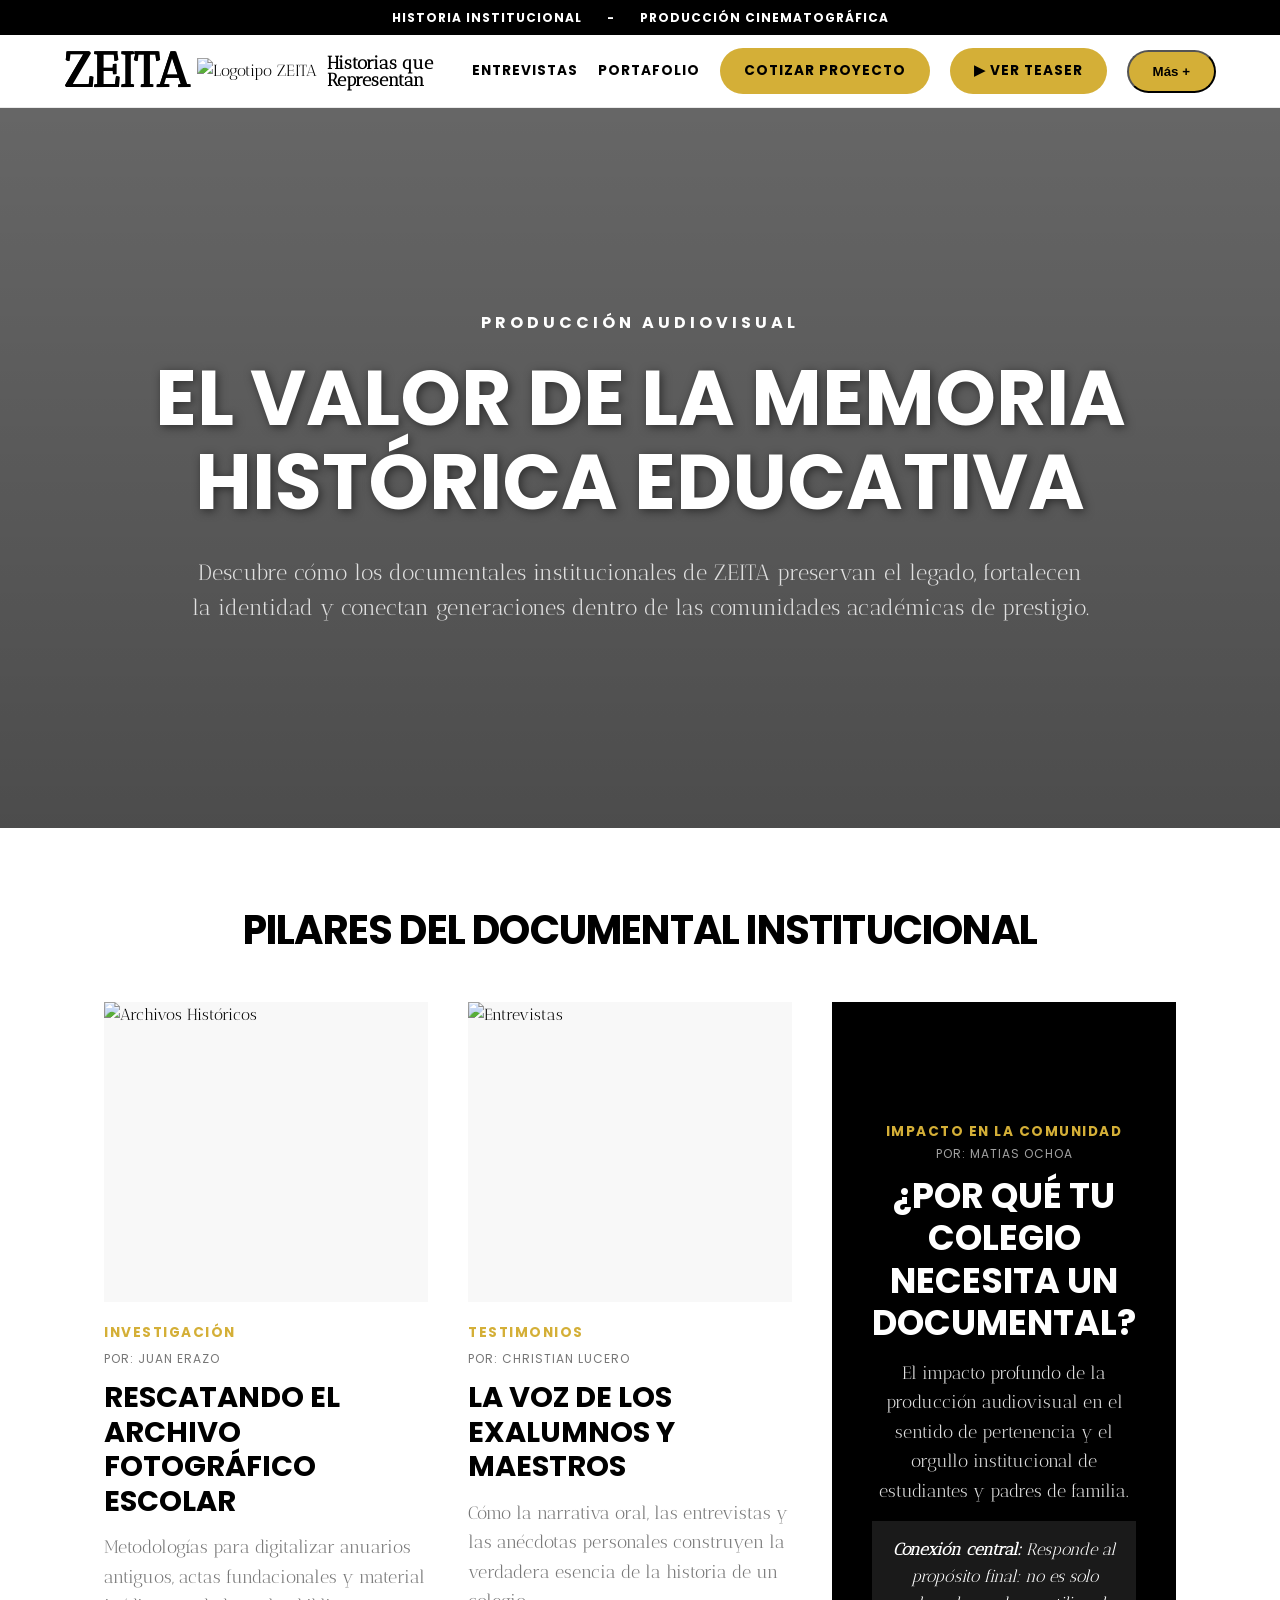
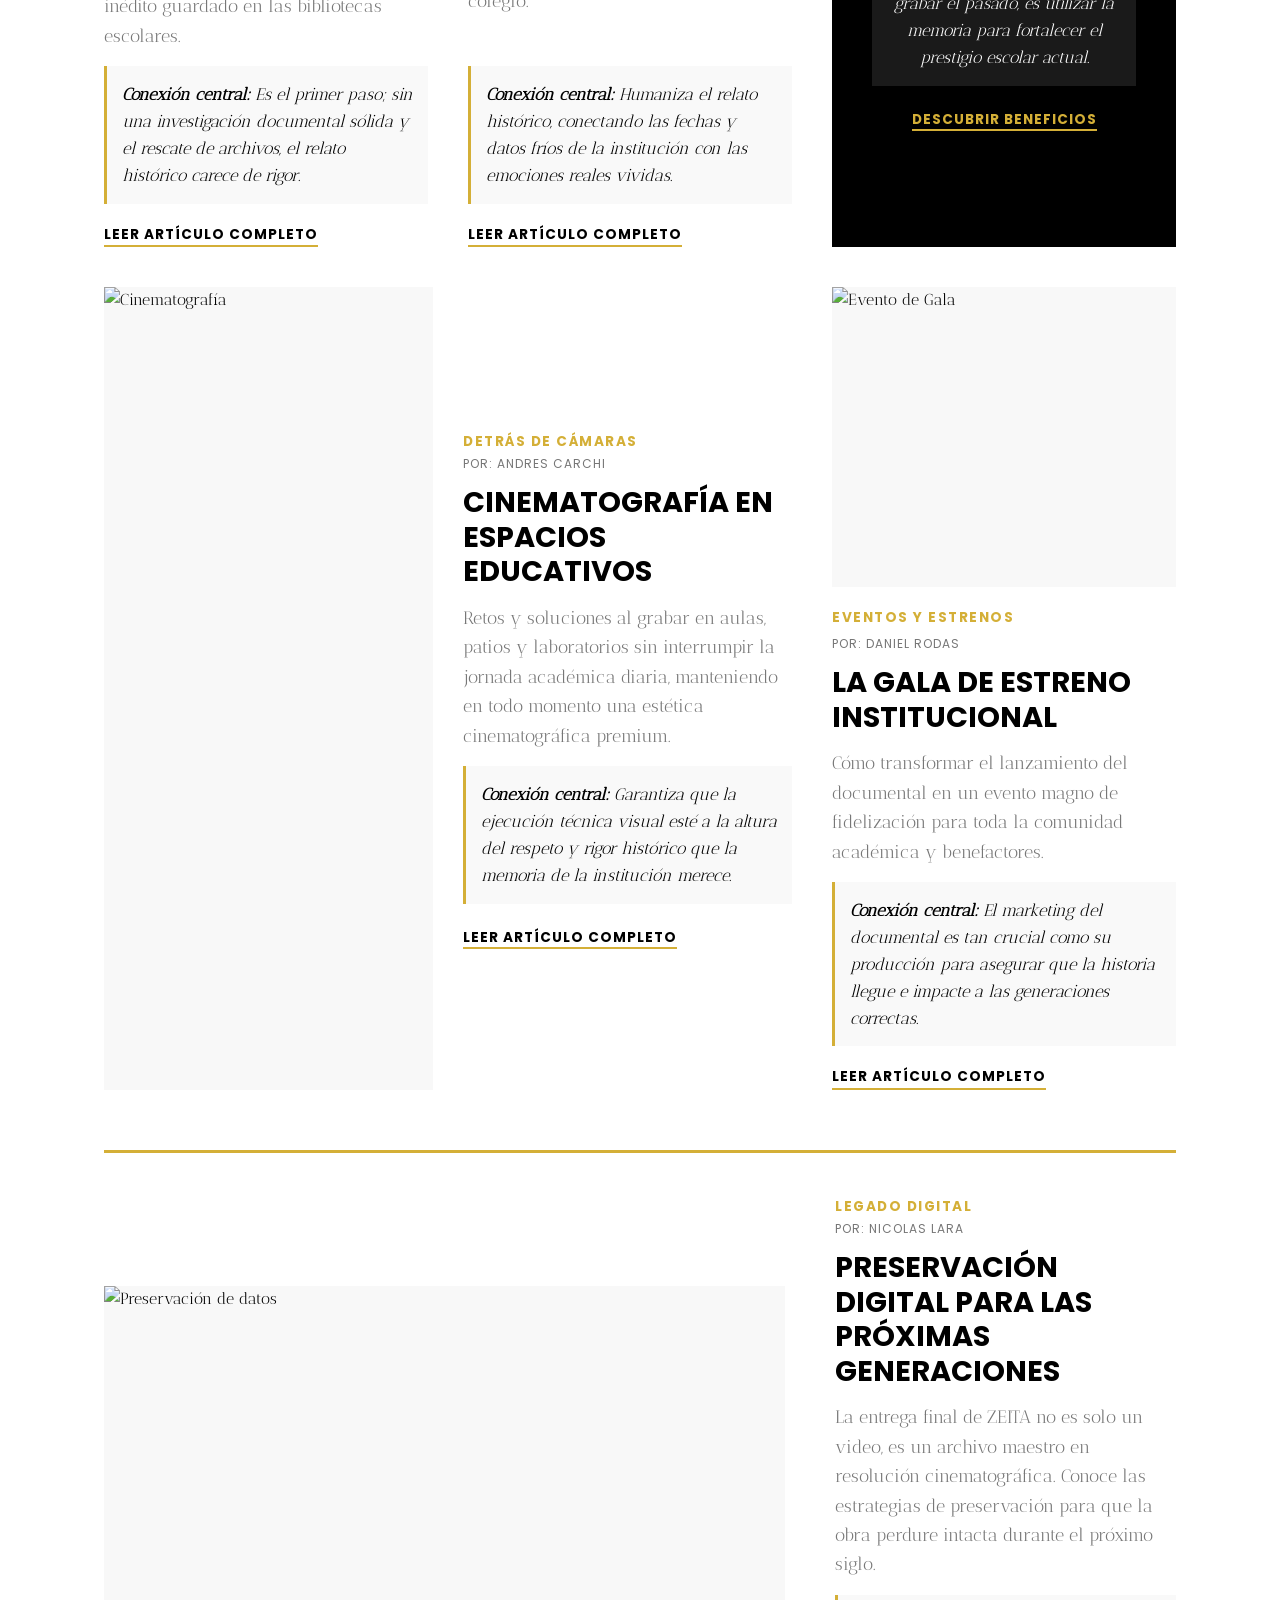
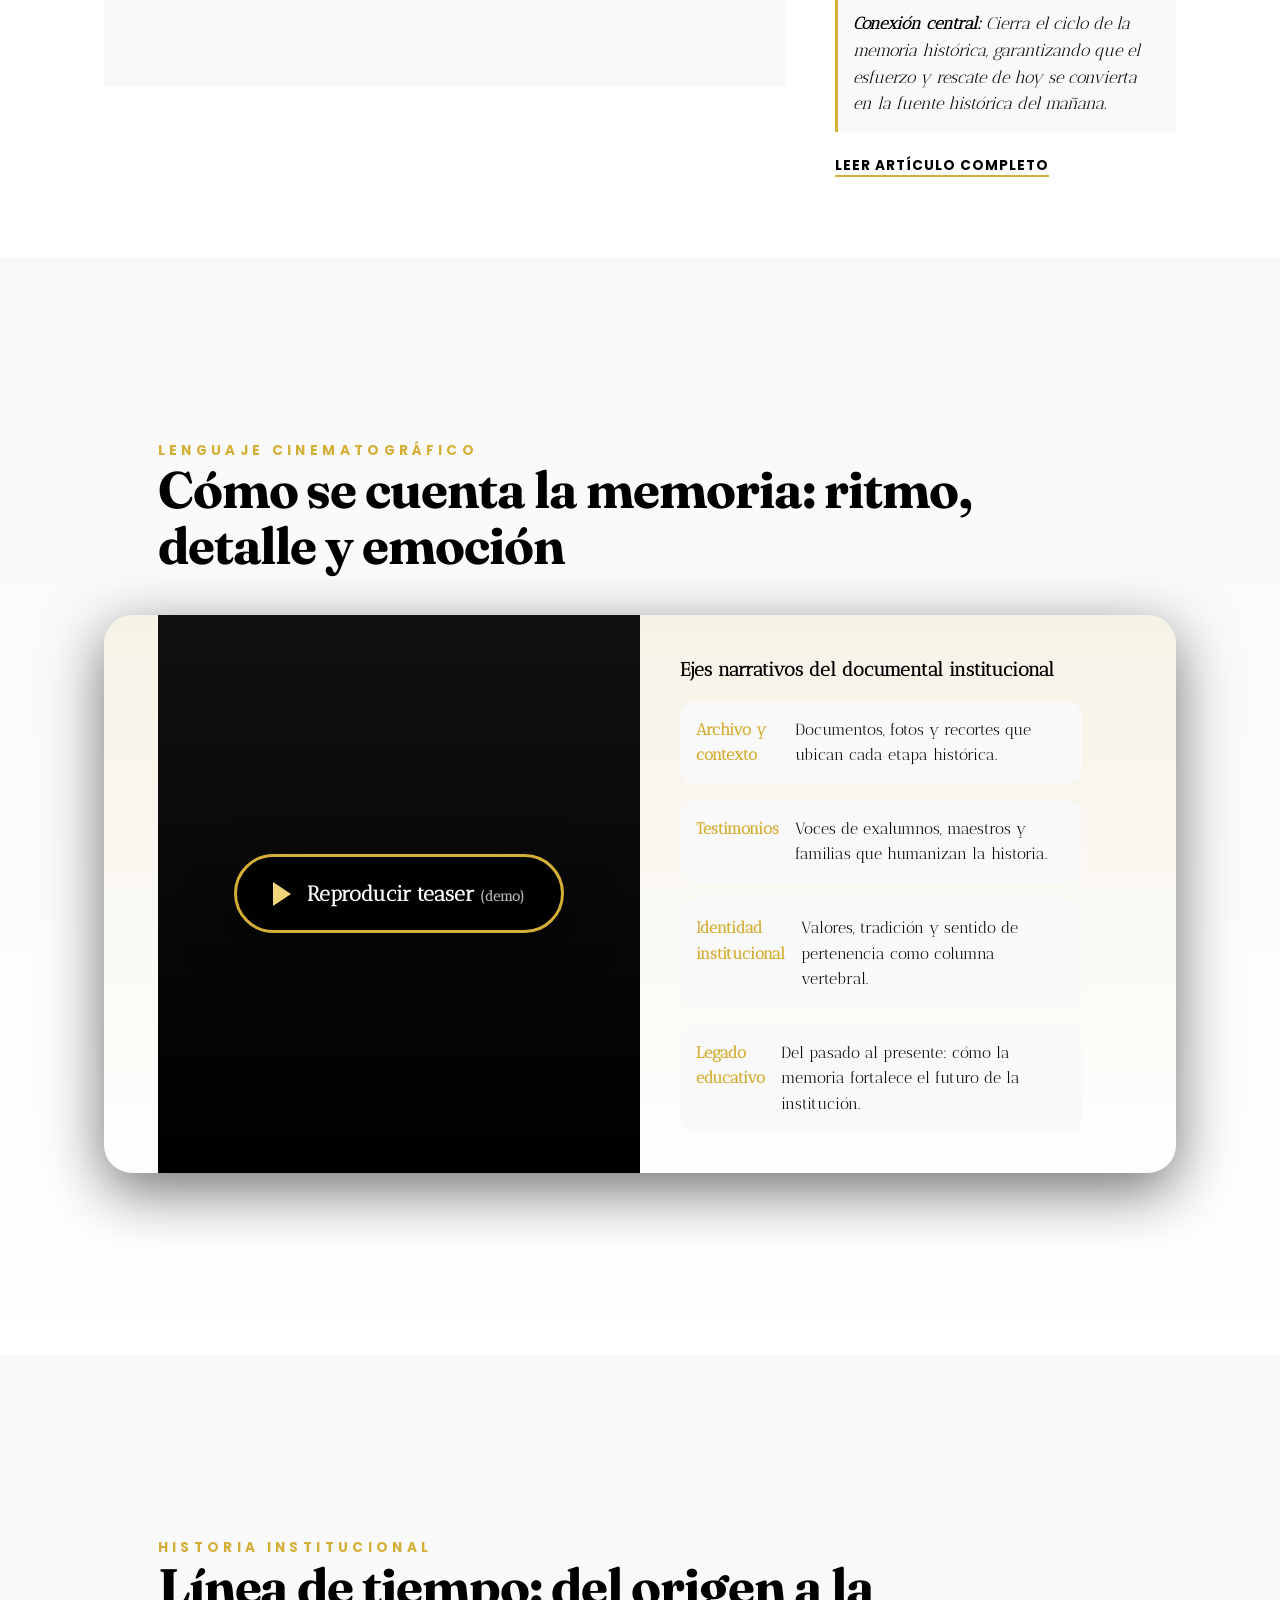
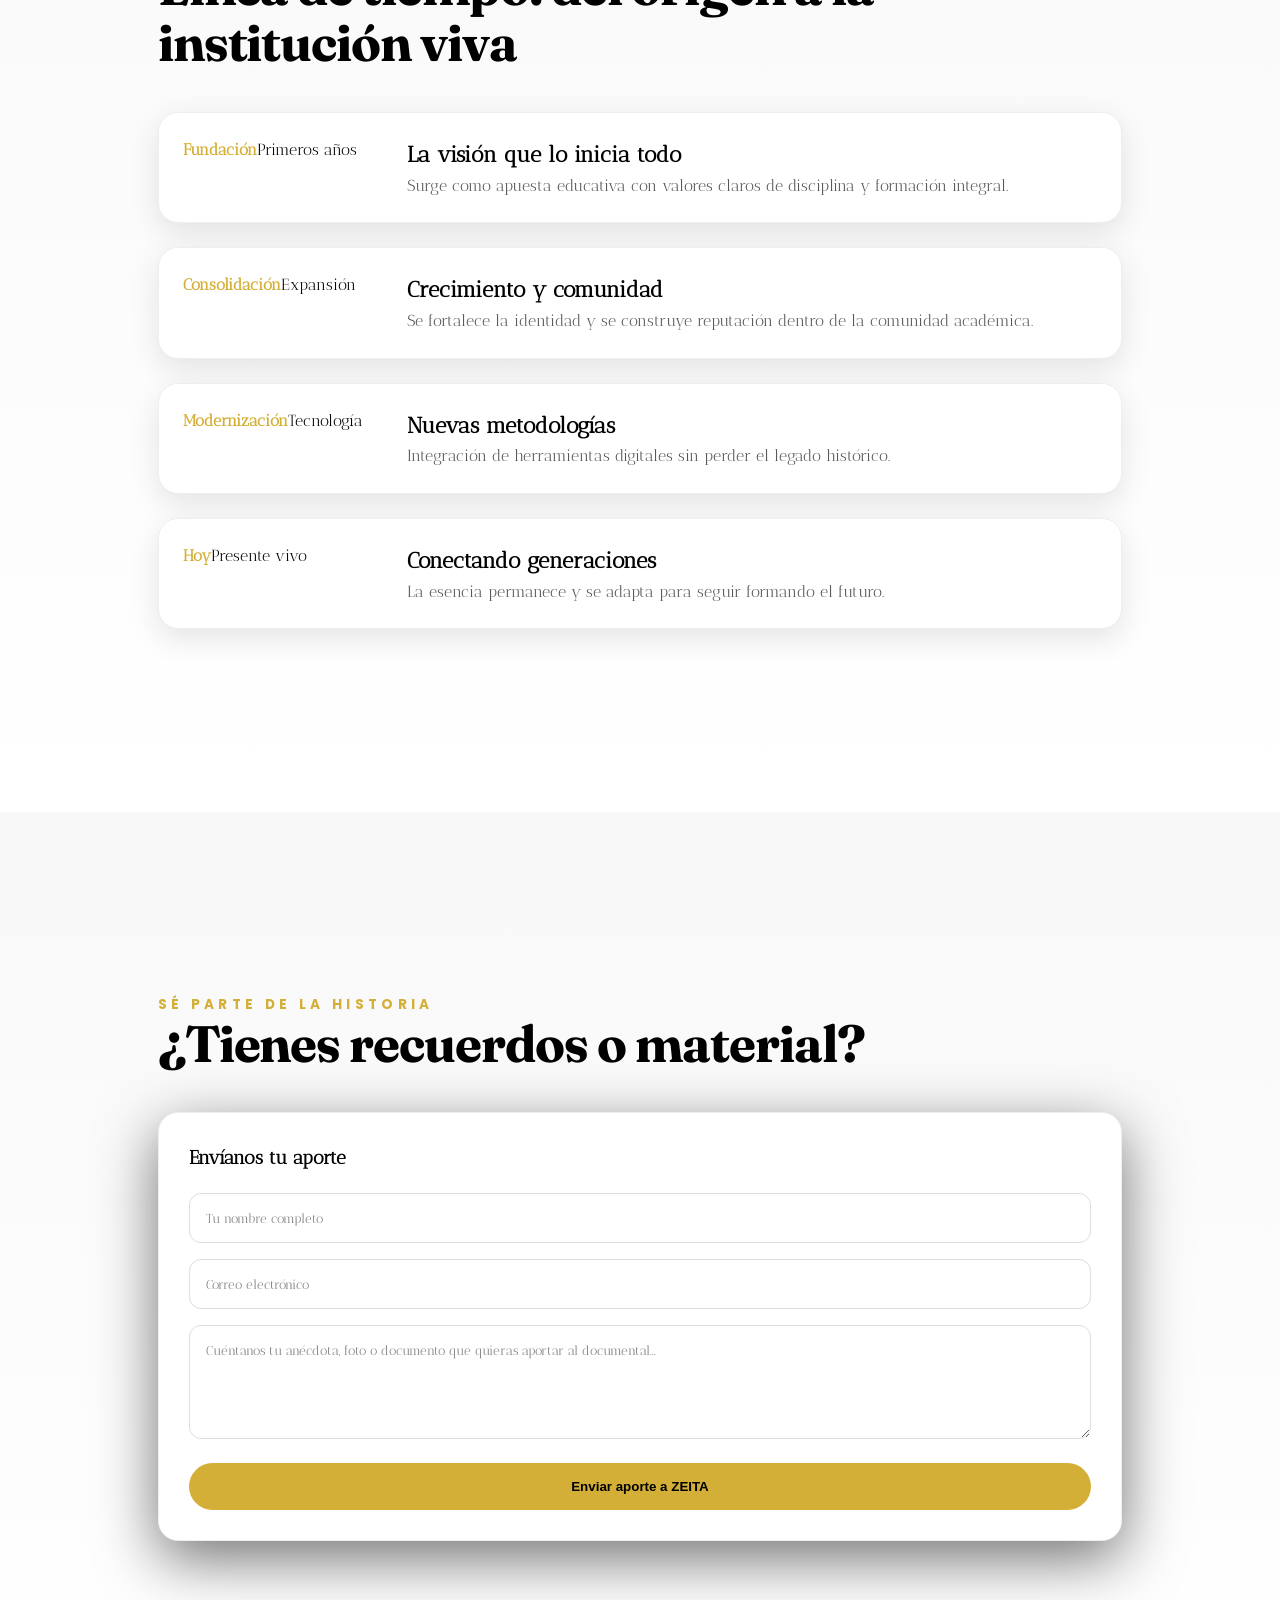
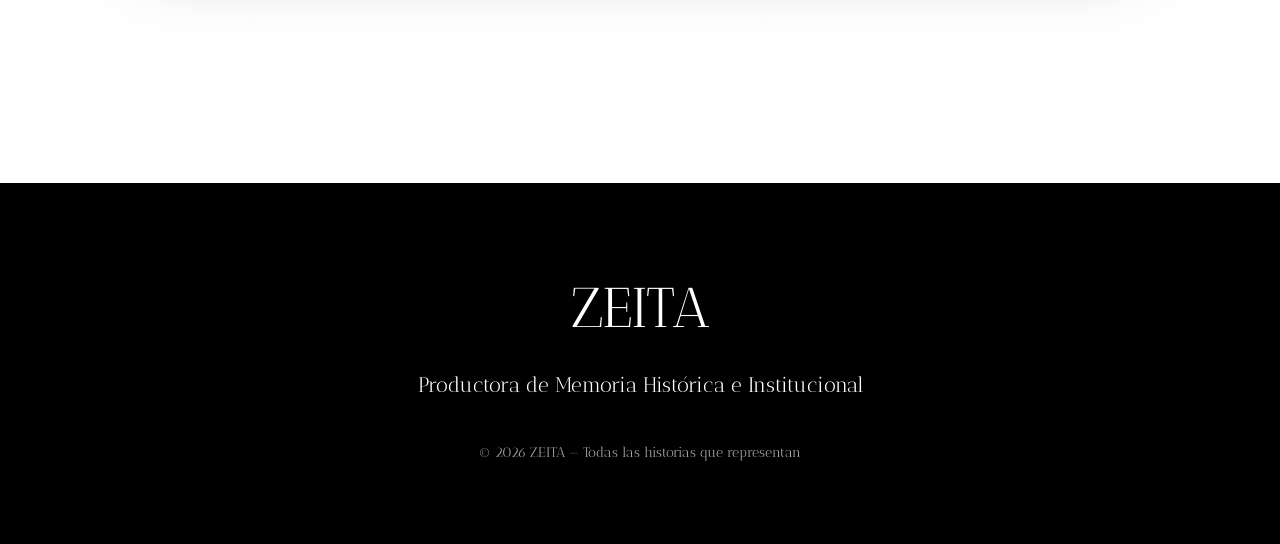
==== commit 1104d81a: "Update index.html" ====
--- a/index.html
+++ b/index.html
@@ -204,7 +204,7 @@
         .trailer { max-width: 1200px; margin: 40px auto; padding: 0 5%; border-radius: var(--radius-xl); background: linear-gradient(180deg, rgba(212,175,55,.1), rgba(255,255,255,.05)); box-shadow: var(--shadow); overflow: hidden; }
         .trailer__grid { display: grid; grid-template-columns: 1fr 1fr; gap: 0; }
         .screen { min-height: 380px; background: linear-gradient(180deg, #111, #000); position: relative; display: flex; align-items: center; justify-content: center; }
-        .playBtn { background: rgba(0,0,0,.85); border: 3px solid var(--gold); color: white; padding: 20px 36px; border-radius: 9999px; display: flex; align-items: center; gap: 16px; font-size: 1.3rem; font-weight: 700; box-shadow: 0 20px 50px rgba(0,0,0,.6); transition: all .3s var(--ease); }
+        .playBtn { background: rgba(0,0,0,.85); border: 3px solid var(--gold); color: white; padding: 20px 36px; border-radius: 9999px; display: flex; align-items: center; gap: 16px; font-size: 1.3rem; font-weight: 700; box-shadow: 0 20px 50px rgba(0,0,0,.6); transition: all .3s var(--ease); cursor: pointer; }
         .playBtn:hover { transform: scale(1.08); }
         .triangle { width: 0; height: 0; border-left: 18px solid var(--gold2); border-top: 12px solid transparent; border-bottom: 12px solid transparent; }
         .trailer__panel { padding: 40px; }
@@ -231,8 +231,18 @@
             justify-content: center;
         }
         .video-modal.show { display: flex; }
-        .video-modal-content { width: 90%; max-width: 1100px; position: relative; }
-        .video-modal-content iframe { width: 100%; aspect-ratio: 16 / 9; border: none; border-radius: 12px; box-shadow: var(--shadow); }
+        .video-modal-content { 
+            width: 90%; 
+            max-width: 1100px; 
+            position: relative; 
+        }
+        .video-modal-content iframe { 
+            width: 100%; 
+            aspect-ratio: 16 / 9; 
+            border: none; 
+            border-radius: 12px; 
+            box-shadow: var(--shadow); 
+        }
         .modal-close {
             position: absolute;
             top: -15px;
@@ -323,7 +333,7 @@
     <main class="content-wrapper">
         <h2 class="section-title">Pilares del Documental Institucional</h2>
         <div class="articles-grid">
-            
+            <!-- Todo tu grid se mantiene exactamente igual -->
             <article class="article-card">
                 <img src="https://images.unsplash.com/photo-1544816155-12df9643f363?q=80&w=800&auto=format&fit=crop" alt="Archivos Históricos" class="article-img">
                 <span class="article-category">Investigación</span>
@@ -404,7 +414,7 @@
                 <div class="trailer__grid">
                     <div class="screen">
                         <div class="play">
-                            <div class="playBtn" id="playBtn" role="button" tabindex="0">
+                            <div class="playBtn" id="playBtnInternal" role="button" tabindex="0">
                                 <span class="triangle"></span>
                                 <span><strong>Reproducir teaser</strong> <span style="font-size:0.9rem;opacity:0.7;">(demo)</span></span>
                             </div>
@@ -469,8 +479,15 @@
     <div class="video-modal" id="videoModal">
         <div class="video-modal-content">
             <div class="modal-close" id="closeModal">×</div>
-            <!-- Cambia este enlace cuando tengas tu teaser real -->
-            <iframe id="videoFrame" src="https://www.youtube.com/embed/dQw4w9wgccc" title="Teaser ZEITA" allow="accelerometer; autoplay; clipboard-write; encrypted-media; gyroscope; picture-in-picture" allowfullscreen></iframe>
+            <iframe id="videoFrame" 
+                    width="560" 
+                    height="315" 
+                    src="https://www.youtube.com/embed/iQbEF2c8cAU?si=_0AoNSwz6Z5reB4O" 
+                    title="Teaser ZEITA" 
+                    frameborder="0" 
+                    allow="accelerometer; autoplay; clipboard-write; encrypted-media; gyroscope; picture-in-picture; web-share" 
+                    referrerpolicy="strict-origin-when-cross-origin" 
+                    allowfullscreen></iframe>
         </div>
     </div>
 
@@ -497,39 +514,43 @@
         }, { threshold: 0.15 });
         document.querySelectorAll('.reveal, [data-stagger]').forEach(el => observer.observe(el));
 
-        // Play button del trailer
-        const playBtn = document.getElementById('playBtn');
-        if (playBtn) {
-            playBtn.addEventListener('click', () => {
-                playBtn.style.transform = 'scale(1.15)';
-                setTimeout(() => playBtn.style.transform = 'scale(1)', 300);
-            });
-        }
-
         // Modal Video
-        const openVideoBtn = document.getElementById('openVideoBtn');
         const videoModal = document.getElementById('videoModal');
         const closeModal = document.getElementById('closeModal');
         const videoFrame = document.getElementById('videoFrame');
 
-        openVideoBtn.addEventListener('click', function(e) {
-            e.preventDefault();
+        function openVideo() {
             videoModal.classList.add('show');
             document.body.style.overflow = 'hidden';
-        });
-
-        closeModal.addEventListener('click', function() {
+            // Activar autoplay
+            videoFrame.src = "https://www.youtube.com/embed/iQbEF2c8cAU?autoplay=1&rel=0&modestbranding=1";
+        }
+
+        function closeVideo() {
             videoModal.classList.remove('show');
             document.body.style.overflow = '';
-            videoFrame.src = videoFrame.src;
+            videoFrame.src = "https://www.youtube.com/embed/iQbEF2c8cAU?si=_0AoNSwz6Z5reB4O"; // Detiene el video
+        }
+
+        // Botón del navbar
+        document.getElementById('openVideoBtn').addEventListener('click', function(e) {
+            e.preventDefault();
+            openVideo();
         });
 
+        // Botón dentro del trailer
+        const playBtnInternal = document.getElementById('playBtnInternal');
+        if (playBtnInternal) {
+            playBtnInternal.addEventListener('click', () => {
+                playBtnInternal.style.transform = 'scale(1.15)';
+                setTimeout(() => playBtnInternal.style.transform = 'scale(1)', 300);
+                openVideo();
+            });
+        }
+
+        closeModal.addEventListener('click', closeVideo);
         videoModal.addEventListener('click', function(e) {
-            if (e.target === videoModal) {
-                videoModal.classList.remove('show');
-                document.body.style.overflow = '';
-                videoFrame.src = videoFrame.src;
-            }
+            if (e.target === videoModal) closeVideo();
         });
 
         // Dropdown Más +
@@ -545,7 +566,7 @@
             masDropdown.classList.remove('show');
         });
 
-        console.log('%c✅ ZEITA — Página completa y lista (todo en un solo archivo HTML)', 'color:#D4AF37;font-size:16px;font-weight:700;');
+        console.log('%c✅ ZEITA — Página mejorada y lista', 'color:#D4AF37;font-size:16px;font-weight:700;');
     </script>
 </body>
 </html>
--- a/style.css
+++ b/style.css
@@ -1,1102 +1,1082 @@
- ========================= */
-
-:root{
-  --bg0:#002244; /* azul muy oscuro */
-  --bg1:#003366; /* azul institucional medio */
-  --bg2:#0055a4; /* azul medio-brillante */
-  --ink:#ffffff; /* texto principal */
-  --muted:#cbd6e8; /* textos secundarios */
-  --faint:#7a8ca6; /* detalles sutiles */
-  --gold:#f2b600; /* dorado amarillo acento principal */
-  --gold2:#fff176; /* dorado amarillo claro */
-  --gold-rgb: 242,182,0;
-  --gold2-rgb: 255,241,118;
-  --blue-accent: 0,153,255;
-  --blue-deep: 0,85,164;
-  --line: rgba(var(--gold-rgb),.22);
-  --glass: rgba(255,255,255,.06);
-  --glass2: rgba(255,255,255,.09);
-  --shadow: 0 18px 60px rgba(0,0,0,.55);
-  --shadow2: 0 12px 40px rgba(0,0,0,.45);
-  --radius-xl: 28px;
-  --radius-lg: 20px;
-  --radius-md: 14px;
-  --max: 1180px;
-  --pad: clamp(18px, 2.4vw, 34px);
-  --h1: clamp(2.6rem, 5.2vw, 5.2rem);
-  --h2: clamp(1.6rem, 2.8vw, 2.4rem);
-  --h3: clamp(1.05rem, 1.35vw, 1.3rem);
-  --p: clamp(1rem, 1.1vw, 1.05rem);
-  --ease: cubic-bezier(.2,.9,.2,1);
-}
-
-*{ box-sizing:border-box; }
-html,body{ height:100%; }
-body{
-  margin:0;
-  font-family: "Manrope", system-ui, -apple-system, Segoe UI, sans-serif;
-  color: var(--ink);
-  background:
-    radial-gradient(1200px 700px at 15% -10%, rgba(var(--gold-rgb),.16), transparent 55%),
-    radial-gradient(900px 700px at 95% 15%, rgba(var(--blue-accent),.10), transparent 60%),
-    radial-gradient(900px 600px at 40% 110%, rgba(var(--blue-deep),.08), transparent 55%),
-    linear-gradient(180deg, var(--bg0), var(--bg1) 60%, var(--bg0));
-  overflow-x:hidden;
-  line-height:1.55;
-}
-
-a{ color: inherit; text-decoration: none; }
-button{ font: inherit; }
-
-/* Subtle grain */
-body::before{
-  content:"";
-  position:fixed;
-  inset:0;
-  pointer-events:none;
-  background-image:
-    url("data:image/svg+xml,%3Csvg xmlns='http://www.w3.org/2000/svg' width='220' height='220'%3E%3Cfilter id='n'%3E%3CfeTurbulence type='fractalNoise' baseFrequency='.9' numOctaves='3' stitchTiles='stitch'/%3E%3C/filter%3E%3Crect width='220' height='220' filter='url(%23n)' opacity='.18'/%3E%3C/svg%3E");
-  mix-blend-mode: overlay;
-  opacity:.18;
-}
-
-/* =========================
-   NAV
-   ========================= */
-.nav{
-  position: sticky;
-  top: 0;
-  z-index: 50;
-  backdrop-filter: blur(12px);
-  -webkit-backdrop-filter: blur(12px);
-  background: linear-gradient(180deg, rgba(0,34,68,.78), rgba(0,34,68,.25));
-  border-bottom: 1px solid var(--line);
-}
-.nav__inner{
-  max-width: var(--max);
-  margin: 0 auto;
-  padding: 12px var(--pad);
-  display:flex;
-  align-items:center;
-  justify-content:space-between;
-  gap: 14px;
-}
-.nav__secondary-links a:hover {
-  color: var(--gold);
-  opacity: 1;
-}
-.brand{
-  display:flex;
-  align-items:baseline;
-  gap: 10px;
-  letter-spacing:.22em;
-  text-transform:uppercase;
-  font-weight:800;
-  user-select:none;
-}
-.brand .mark{
-  width: 10px; height:10px; border-radius:50%;
-  background: radial-gradient(circle at 30% 30%, var(--gold2), var(--gold));
-  box-shadow: 0 0 0 6px rgba(var(--gold-rgb),.10);
-  transform: translateY(-1px);
-}
-.brand span{
-  font-size: .92rem;
-}
-.brand em{
-  font-style:normal;
-  font-family: "Fraunces", serif;
-  font-weight: 520;
-  letter-spacing:.08em;
-  opacity:.9;
-  font-size:.82rem;
-  margin-left: 4px;
-  color: rgba(255,255,255,.78);
-}
-
-.nav__links{
-  display:flex;
-  gap: 16px;
-  align-items:center;
-  flex-wrap:wrap;
-  justify-content:flex-end;
-}
-.nav__links a{
-  font-size: .92rem;
-  color: rgba(255,255,255,.86);
-  opacity:.9;
-  padding: 8px 10px;
-  border-radius: 999px;
-  border: 1px solid transparent;
-  transition: transform .2s var(--ease), background .2s var(--ease), border-color .2s var(--ease), opacity .2s var(--ease);
-}
-.nav__links a:hover{
-  background: rgba(255,255,255,.06);
-  border-color: var(--line);
-  transform: translateY(-1px);
-  opacity:1;
-}
-
-.nav__cta{
-  display:flex;
-  gap: 10px;
-  align-items:center;
-}
-
-.btn{
-  border:0;
-  cursor:pointer;
-  border-radius: 999px;
-  padding: 10px 14px;
-  background: rgba(255,255,255,.06);
-  color: var(--ink);
-  border: 1px solid rgba(255,255,255,.10);
-  box-shadow: 0 10px 30px rgba(0,0,0,.25);
-  transition: transform .18s var(--ease), background .18s var(--ease), border-color .18s var(--ease);
-  display:inline-flex;
-  align-items:center;
-  gap: 10px;
-  white-space: nowrap;
-}
-.btn:hover{
-  transform: translateY(-1px);
-  background: rgba(255,255,255,.085);
-  border-color: var(--line);
-}
-.btn:active{ transform: translateY(0px) scale(.98); }
-
-.btn--gold{
-  background: linear-gradient(135deg, rgba(var(--gold-rgb),.95), rgba(var(--gold2-rgb),.85));
-  color: #001122;
-  border: 1px solid rgba(var(--gold2-rgb),.45);
-  box-shadow: 0 18px 45px rgba(var(--gold-rgb),.14);
-}
-.btn--gold:hover{
-  background: linear-gradient(135deg, rgba(var(--gold2-rgb),.95), rgba(var(--gold-rgb),.9));
-  border-color: rgba(255,255,255,.22);
-}
-
-.icon{
-  width: 16px;
-  height: 16px;
-  display:inline-block;
-}
-
-/* Mobile menu */
-.menuBtn{
-  display:none;
-}
-
-/* =========================
-   LAYOUT UTILS
-   ========================= */
-.wrap{
-  max-width: var(--max);
-  margin: 0 auto;
-  padding: 0 var(--pad);
-}
-
-.section{
-  padding: clamp(54px, 7vw, 96px) 0;
-  position:relative;
-}
-.section__head{
-  display:flex;
-  align-items:flex-end;
-  justify-content:space-between;
-  gap: 18px;
-  margin-bottom: 22px;
-}
-.kicker{
-  text-transform: uppercase;
-  letter-spacing: .28em;
-  font-weight: 700;
-  font-size: .82rem;
-  color: rgba(var(--gold-rgb),.9);
-}
-h1,h2,h3{
-  margin:0;
-  font-family: "Fraunces", serif;
-}
-h1{
-  font-size: var(--h1);
-  line-height: 1.02;
-  letter-spacing: -0.02em;
-}
-h2{
-  font-size: var(--h2);
-  line-height: 1.12;
-  letter-spacing: -0.01em;
-}
-h3{
-  font-size: var(--h3);
-  letter-spacing: -0.01em;
-}
-p{
-  margin:0;
-  font-size: var(--p);
-  color: rgba(255,255,255,.86);
-}
-.muted{ color: var(--muted); }
-
-.rule{
-  height:1px;
-  background: linear-gradient(90deg, transparent, rgba(var(--gold-rgb),.35), transparent);
-  margin-top: 18px;
-}
-
-/* =========================
-   HERO
-   ========================= */
-.hero{
-  min-height: calc(100vh - 58px);
-  display:grid;
-  align-items:center;
-  position:relative;
-  isolation:isolate;
-  padding: clamp(26px, 4vw, 46px) 0 clamp(56px, 6vw, 86px);
-}
-
-/* “Poster” background */
-.hero::before{
-  content:"";
-  position:absolute;
-  inset: -40px -20px -20px -20px;
-  background:
-    radial-gradient(900px 520px at 22% 28%, rgba(var(--gold-rgb),.20), transparent 58%),
-    radial-gradient(700px 520px at 80% 22%, rgba(var(--blue-accent),.12), transparent 60%),
-    radial-gradient(820px 520px at 56% 85%, rgba(var(--blue-deep),.10), transparent 60%),
-    linear-gradient(180deg, rgba(0,0,0,.68), rgba(0,0,0,.92));
-  z-index:-2;
-}
-.hero::after{
-  content:"";
-  position:absolute;
-  inset:0;
-  background:
-    linear-gradient(90deg, rgba(var(--gold-rgb),.10) 1px, transparent 1px) 0 0/56px 56px,
-    linear-gradient(0deg, rgba(255,255,255,.06) 1px, transparent 1px) 0 0/56px 56px;
-  opacity:.10;
-  mask-image: radial-gradient(600px 420px at 40% 35%, black 20%, transparent 68%);
-  z-index:-1;
-  pointer-events:none;
-}
-
-.hero__grid{
-  display:grid;
-  grid-template-columns: 1.2fr .8fr;
-  gap: clamp(18px, 3.2vw, 36px);
-  align-items:stretch;
-}
-
-.hero__copy{
-  background: linear-gradient(180deg, rgba(255,255,255,.06), rgba(255,255,255,.03));
-  border: 1px solid rgba(255,255,255,.10);
-  border-radius: var(--radius-xl);
-  box-shadow: var(--shadow);
-  padding: clamp(18px, 2.8vw, 30px);
-  position:relative;
-  overflow:hidden;
-}
-.hero__copy::before{
-  content:"";
-  position:absolute;
-  inset:-2px;
-  background: radial-gradient(500px 220px at 20% 0%, rgba(var(--gold-rgb),.22), transparent 70%);
-  pointer-events:none;
-  opacity:.8;
-}
-.hero__copy > *{ position:relative; }
-
-.hero__titleRow{
-  display:flex;
-  align-items:flex-end;
-  justify-content:space-between;
-  gap: 14px;
-  margin-bottom: 14px;
-}
-
-.tag{
-  display:inline-flex;
-  align-items:center;
-  gap: 10px;
-  padding: 10px 12px;
-  border-radius: 999px;
-  background: rgba(255,255,255,.06);
-  border: 1px solid rgba(var(--gold-rgb),.20);
-  color: rgba(255,255,255,.88);
-  font-size: .9rem;
-  box-shadow: 0 12px 35px rgba(0,0,0,.25);
-  max-width: max-content;
-}
-.tag b{
-  color: rgba(var(--gold-rgb),.95);
-  font-weight: 800;
-  letter-spacing: .12em;
-  text-transform: uppercase;
-  font-size: .78rem;
-}
-
-.hero__lede{
-  margin-top: 14px;
-  max-width: 64ch;
-}
-
-.hero__actions{
-  display:flex;
-  flex-wrap:wrap;
-  gap: 12px;
-  margin-top: 18px;
-  align-items:center;
-}
-
-.metaRow{
-  display:flex;
-  flex-wrap:wrap;
-  gap: 10px;
-  margin-top: 18px;
-  padding-top: 16px;
-  border-top: 1px solid rgba(255,255,255,.10);
-}
-.chip{
-  display:flex;
-  gap: 10px;
-  align-items:center;
-  padding: 10px 12px;
-  border-radius: 14px;
-  background: rgba(0,0,0,.28);
-  border: 1px solid rgba(255,255,255,.10);
-  color: rgba(255,255,255,.86);
-  min-width: 170px;
-}
-.chip strong{
-  display:block;
-  font-size:.9rem;
-  font-weight:800;
-  letter-spacing:.03em;
-}
-.chip span{
-  display:block;
-  font-size:.82rem;
-  color: var(--muted);
-  margin-top: 2px;
-}
-
-.hero__poster{
-  border-radius: var(--radius-xl);
-  border: 1px solid rgba(255,255,255,.10);
-  background:
-    radial-gradient(1100px 520px at 30% 15%, rgba(var(--gold-rgb),.26), transparent 55%),
-    radial-gradient(700px 520px at 80% 78%, rgba(var(--blue-accent),.12), transparent 58%),
-    linear-gradient(180deg, rgba(255,255,255,.06), rgba(255,255,255,.03));
-  box-shadow: var(--shadow);
-  overflow:hidden;
-  position:relative;
-  min-height: 420px;
-  display:grid;
-  align-items:end;
-}
-
-.posterFilm{
-  position:absolute;
-  inset:0;
-  opacity:.9;
-  pointer-events:none;
-}
-
-.poster__inner{
-  padding: 18px 18px 16px;
-  display:grid;
-  gap: 12px;
-  position:relative;
-}
-.poster__badge{
-  justify-self:start;
-  display:inline-flex;
-  align-items:center;
-  gap: 10px;
-  padding: 10px 12px;
-  border-radius: 14px;
-  background: rgba(0,34,68,.55);
-  border: 1px solid rgba(255,255,255,.12);
-  backdrop-filter: blur(10px);
-  -webkit-backdrop-filter: blur(10px);
-  box-shadow: var(--shadow2);
-  color: rgba(255,255,255,.92);
-  font-size:.92rem;
-}
-.poster__badge i{
-  width: 10px; height:10px; border-radius:50%;
-  background: radial-gradient(circle at 30% 30%, var(--gold2), var(--gold));
-  box-shadow: 0 0 0 7px rgba(var(--gold-rgb),.10);
-  display:inline-block;
-}
-.poster__title{
-  font-family: "Fraunces", serif;
-  font-size: clamp(1.55rem, 2.2vw, 2.2rem);
-  letter-spacing:-.02em;
-  margin:0;
-}
-.poster__sub{
-  color: var(--muted);
-  font-size: .95rem;
-  margin:0;
-  max-width: 45ch;
-}
-
-.poster__stats{
-  display:grid;
-  grid-template-columns: repeat(3, minmax(0, 1fr));
-  gap: 10px;
-  margin-top: 4px;
-}
-.stat{
-  padding: 12px;
-  border-radius: 16px;
-  border: 1px solid rgba(255,255,255,.10);
-  background: rgba(0,0,0,.28);
-  backdrop-filter: blur(10px);
-  -webkit-backdrop-filter: blur(10px);
-}
-.stat b{
-  display:block;
-  color: rgba(var(--gold2-rgb),.92);
-  font-weight: 900;
-  letter-spacing: .06em;
-  text-transform: uppercase;
-  font-size: .76rem;
-}
-.stat span{
-  display:block;
-  margin-top: 6px;
-  font-weight: 750;
-  font-size: 1rem;
-  color: rgba(255,255,255,.92);
-}
-
-/* =========================
-   FEATURE GRID
-   ========================= */
-.grid{
-  display:grid;
-  grid-template-columns: 1fr 1fr;
-  gap: clamp(14px, 2vw, 22px);
-}
-
-.card{
-  border-radius: var(--radius-lg);
-  border: 1px solid rgba(255,255,255,.10);
-  background: linear-gradient(180deg, rgba(255,255,255,.06), rgba(255,255,255,.03));
-  box-shadow: 0 18px 50px rgba(0,0,0,.35);
-  padding: clamp(16px, 2vw, 22px);
-  position:relative;
-  overflow:hidden;
-  transform: translateZ(0);
-  transition: transform .22s var(--ease), border-color .22s var(--ease), background .22s var(--ease);
-}
-.card::before{
-  content:"";
-  position:absolute;
-  inset:-1px;
-  background: radial-gradient(380px 220px at 15% 0%, rgba(var(--gold-rgb),.18), transparent 70%);
-  opacity:.65;
-  pointer-events:none;
-}
-.card > *{ position:relative; }
-
-.card:hover{
-  transform: translateY(-6px);
-  border-color: var(--line);
-  background: linear-gradient(180deg, rgba(255,255,255,.075), rgba(255,255,255,.035));
-}
-
-.card__top{
-  display:flex;
-  align-items:flex-start;
-  justify-content:space-between;
-  gap: 10px;
-  margin-bottom: 10px;
-}
-.pill{
-  display:inline-flex;
-  align-items:center;
-  gap: 8px;
-  padding: 8px 10px;
-  border-radius: 999px;
-  background: rgba(0,0,0,.26);
-  border: 1px solid rgba(255,255,255,.10);
-  color: var(--muted);
-  font-size: .86rem;
-}
-.dot{
-  width:8px; height:8px; border-radius:50%;
-  background: rgba(var(--gold-rgb),.95);
-  box-shadow: 0 0 0 6px rgba(var(--gold-rgb),.12);
-  display:inline-block;
-}
-.card h3{
-  margin: 2px 0 8px;
-  color: rgba(255,255,255,.95);
-}
-.card p{
-  color: var(--muted);
-}
-
-/* =========================
-   TIMELINE
-   ========================= */
-.timeline{
-  margin-top: 18px;
-  display:grid;
-  gap: 14px;
-}
-.event{
-  border-radius: var(--radius-lg);
-  border: 1px solid rgba(255,255,255,.10);
-  background: rgba(0,0,0,.22);
-  overflow:hidden;
-  position:relative;
-}
-.event::before{
-  content:"";
-  position:absolute;
-  left: 0; top: 0; bottom:0;
-  width: 2px;
-  background: linear-gradient(180deg, rgba(var(--gold2-rgb),.9), rgba(var(--gold-rgb),.15));
-  opacity:.9;
-}
-.event__inner{
-  padding: 16px 16px 16px 18px;
-  display:grid;
-  grid-template-columns: 180px 1fr;
-  gap: 12px;
-  align-items:start;
-}
-.event__when{
-  padding: 12px;
-  border-radius: 16px;
-  background: linear-gradient(180deg, rgba(255,255,255,.06), rgba(255,255,255,.02));
-  border: 1px solid rgba(var(--gold-rgb),.18);
-}
-.event__when b{
-  display:block;
-  font-size: .82rem;
-  letter-spacing: .22em;
-  text-transform: uppercase;
-  color: rgba(var(--gold2-rgb),.95);
-  font-weight: 900;
-}
-.event__when span{
-  display:block;
-  margin-top: 6px;
-  color: var(--muted);
-  font-size: .95rem;
-  font-weight: 650;
-}
-.event__body h3{
-  margin: 2px 0 6px;
-}
-.event__body p{
-  margin:0;
-  color: var(--muted);
-}
-
-/* =========================
-   TRAILER
-   ========================= */
-.trailer{
-  border-radius: var(--radius-xl);
-  border: 1px solid rgba(255,255,255,.10);
-  background:
-    radial-gradient(900px 420px at 18% 10%, rgba(var(--gold-rgb),.20), transparent 60%),
-    radial-gradient(750px 420px at 90% 90%, rgba(var(--blue-accent),.10), transparent 65%),
-    linear-gradient(180deg, rgba(255,255,255,.05), rgba(255,255,255,.02));
-  box-shadow: var(--shadow);
-  overflow:hidden;
-  position:relative;
-}
-.trailer__grid{
-  display:grid;
-  grid-template-columns: 1fr .9fr;
-  gap: 0;
-  align-items:stretch;
-}
-.screen{
-  position:relative;
-  min-height: 340px;
-  overflow:hidden;
-  border-right: 1px solid rgba(255,255,255,.08);
-  background: linear-gradient(180deg, rgba(0,0,0,.35), rgba(0,0,0,.75));
-}
-
-.screen::before{
-  content:"";
-  position:absolute;
-  inset:-40px;
-  background:
-    linear-gradient(0deg, rgba(255,255,255,.06), rgba(255,255,255,0) 30%),
-    radial-gradient(900px 420px at 50% 40%, rgba(var(--gold2-rgb),.18), transparent 62%),
-    conic-gradient(from 120deg at 40% 45%,
-      rgba(255,255,255,.10),
-      rgba(255,255,255,0) 18%,
-      rgba(var(--gold-rgb),.22) 35%,
-      rgba(255,255,255,0) 54%,
-      rgba(var(--blue-accent),.12) 72%,
-      rgba(255,255,255,0) 100%);
-  filter: blur(0px);
-  opacity:.9;
-  transform: translate3d(0,0,0);
-  animation: drift 10s linear infinite;
-}
-.screen::after{
-  content:"";
-  position:absolute;
-  inset:0;
-  background:
-    linear-gradient(90deg, rgba(0,0,0,.55), transparent 22%, transparent 78%, rgba(0,0,0,.55)),
-    repeating-linear-gradient(0deg, rgba(255,255,255,.055) 0 1px, transparent 1px 5px);
-  opacity:.35;
-  pointer-events:none;
-  mix-blend-mode: overlay;
-}
-@keyframes drift{
-  0%{ transform: translate3d(-2%, -1%, 0) scale(1.02); }
-  50%{ transform: translate3d(2%, 1%, 0) scale(1.03); }
-  100%{ transform: translate3d(-2%, -1%, 0) scale(1.02); }
-}
-
-.play{
-  position:absolute;
-  inset:0;
-  display:grid;
-  place-items:center;
-  padding: 18px;
-}
-.playBtn{
-  cursor:pointer;
-  border: 1px solid rgba(var(--gold2-rgb),.32);
-  background: rgba(0,34,68,.52);
-  backdrop-filter: blur(10px);
-  -webkit-backdrop-filter: blur(10px);
-  color: rgba(255,255,255,.92);
-  border-radius: 999px;
-  padding: 12px 14px;
-  display:inline-flex;
-  align-items:center;
-  gap: 10px;
-  box-shadow: 0 18px 50px rgba(0,0,0,.55);
-  transition: transform .2s var(--ease), border-color .2s var(--ease), background .2s var(--ease);
-  user-select:none;
-}
-.playBtn:hover{
-  transform: translateY(-2px);
-  border-color: rgba(var(--gold2-rgb),.55);
-  background: rgba(0,34,68,.62);
-}
-.playBtn:active{ transform: translateY(0) scale(.98); }
-
-.triangle{
-  width: 0; height: 0;
-  border-left: 10px solid rgba(var(--gold2-rgb),.95);
-  border-top: 7px solid transparent;
-  border-bottom: 7px solid transparent;
-  filter: drop-shadow(0 6px 18px rgba(var(--gold-rgb),.25));
-}
-
-.trailer__panel{
-  padding: clamp(18px, 2.4vw, 26px);
-  display:grid;
-  gap: 14px;
-}
-.list{
-  display:grid;
-  gap: 10px;
-  padding:0;
-  margin:0;
-  list-style:none;
-}
-.li{
-  display:flex;
-  gap: 10px;
-  align-items:flex-start;
-  padding: 12px;
-  border-radius: 16px;
-  border: 1px solid rgba(255,255,255,.10);
-  background: rgba(0,0,0,.22);
-}
-.li svg{ flex:0 0 auto; margin-top: 2px; opacity:.95; }
-.li b{ display:block; font-weight:850; letter-spacing:-.01em; }
-.li span{ display:block; color: var(--muted); margin-top: 3px; font-size:.95rem; }
-
-/* =========================
-   QUOTES
-   ========================= */
-.quotes{
-  display:grid;
-  grid-template-columns: 1.2fr .8fr;
-  gap: clamp(14px, 2vw, 22px);
-  align-items:stretch;
-}
-blockquote{
-  margin:0;
-  border-radius: var(--radius-xl);
-  border: 1px solid rgba(255,255,255,.10);
-  background: linear-gradient(180deg, rgba(255,255,255,.06), rgba(255,255,255,.03));
-  box-shadow: var(--shadow2);
-  padding: clamp(18px, 2.2vw, 26px);
-  position:relative;
-  overflow:hidden;
-}
-blockquote::before{
-  content:"“";
-  position:absolute;
-  top: -22px;
-  left: 12px;
-  font-family: "Fraunces", serif;
-  font-size: 120px;
-  color: rgba(var(--gold-rgb),.22);
-  line-height:1;
-}
-blockquote p{
-  position:relative;
-  font-size: clamp(1.02rem, 1.2vw, 1.14rem);
-  color: rgba(255,255,255,.88);
-  max-width: 70ch;
-}
-blockquote footer{
-  margin-top: 14px;
-  color: var(--muted);
-  font-size: .95rem;
-  position:relative;
-}
-.quoteAside{
-  border-radius: var(--radius-xl);
-  border: 1px solid rgba(var(--gold-rgb),.18);
-  background: rgba(0,0,0,.22);
-  padding: clamp(18px, 2.2vw, 26px);
-  box-shadow: var(--shadow2);
-  display:grid;
-  gap: 12px;
-  align-content:start;
-}
-.quoteAside .mini{
-  display:grid;
-  gap: 6px;
-  padding: 12px;
-  border-radius: 18px;
-  border: 1px solid rgba(255,255,255,.10);
-  background: rgba(255,255,255,.04);
-}
-.quoteAside .mini b{
-  letter-spacing: .18em;
-  text-transform: uppercase;
-  font-size: .78rem;
-  color: rgba(var(--gold2-rgb),.9);
-}
-.quoteAside .mini span{
-  color: var(--muted);
-  font-size: .95rem;
-}
-
-/* =========================
-   FOOTER
-   ========================= */
-footer.siteFooter{
-  padding: 42px 0 56px;
-  border-top: 1px solid rgba(255,255,255,.08);
-  background: linear-gradient(180deg, rgba(0,0,0,0), rgba(0,0,0,.35));
-}
-.footerGrid{
-  display:grid;
-  grid-template-columns: 1.2fr .8fr;
-  gap: 18px;
-  align-items:start;
-}
-.fine{
-  color: var(--muted);
-  font-size:.95rem;
-}
-.footLinks{
-  display:flex;
-  flex-wrap:wrap;
-  gap: 10px;
-  justify-content:flex-end;
-  align-items:center;
-}
-.footLinks a{
-  padding: 8px 10px;
-  border-radius: 999px;
-  border: 1px solid rgba(255,255,255,.10);
-  background: rgba(255,255,255,.04);
-  color: rgba(255,255,255,.84);
-  transition: transform .2s var(--ease), border-color .2s var(--ease), background .2s var(--ease);
-  font-size:.92rem;
-}
-.footLinks a:hover{
-  transform: translateY(-2px);
-  border-color: var(--line);
-  background: rgba(255,255,255,.06);
-}
-
-/* =========================
-   REVEAL ANIMATIONS
-   ========================= */
-.reveal{
-  opacity:0;
-  transform: translateY(14px);
-  filter: blur(2px);
-  transition: opacity .7s var(--ease), transform .7s var(--ease), filter .7s var(--ease);
-}
-.reveal.in{
-  opacity:1;
-  transform: translateY(0);
-  filter: blur(0);
-}
-.stagger > *{
-  opacity:0;
-  transform: translateY(10px);
-  transition: opacity .7s var(--ease), transform .7s var(--ease);
-}
-.stagger.in > *{
-  opacity:1;
-  transform: translateY(0);
-}
-.stagger.in > *:nth-child(1){ transition-delay: .04s; }
-.stagger.in > *:nth-child(2){ transition-delay: .10s; }
-.stagger.in > *:nth-child(3){ transition-delay: .16s; }
-.stagger.in > *:nth-child(4){ transition-delay: .22s; }
-.stagger.in > *:nth-child(5){ transition-delay: .28s; }
-.stagger.in > *:nth-child(6){ transition-delay: .34s; }
-
-/* =========================
-   RESPONSIVE
-   ========================= */
-@media (max-width: 980px){
-  .hero__grid{ grid-template-columns: 1fr; }
-  .hero__poster{ min-height: 360px; }
-  .trailer__grid{ grid-template-columns: 1fr; }
-  .screen{ border-right: 0; border-bottom: 1px solid rgba(255,255,255,.08); min-height: 300px; }
-  .quotes{ grid-template-columns: 1fr; }
-  .footerGrid{ grid-template-columns: 1fr; }
-  .footLinks{ justify-content:flex-start; }
-  .event__inner{ grid-template-columns: 1fr; }
-  .event__when{ max-width: 360px; }
-}
-@media (max-width: 760px){
-  .nav__links{ display:none; }
-  .menuBtn{ display:inline-flex; }
-  .grid{ grid-template-columns: 1fr; }
-  .poster__stats{ grid-template-columns: 1fr; }
-  .chip{ min-width: 0; flex: 1 1 220px; }
-}
-
-/* Mobile drawer */
-.drawer{
-  position:fixed;
-  inset:0;
-  background: rgba(0,0,0,.65);
-  opacity:0;
-  pointer-events:none;
-  transition: opacity .25s var(--ease);
-  z-index: 80;
-}
-.drawer.open{
-  opacity:1;
-  pointer-events:auto;
-}
-.drawer__panel{
-  position:absolute;
-  right: 12px;
-  top: 12px;
-  width: min(420px, calc(100% - 24px));
-  border-radius: 22px;
-  border: 1px solid rgba(255,255,255,.12);
-  background: rgba(0,34,68,.72);
-  backdrop-filter: blur(14px);
-  -webkit-backdrop-filter: blur(14px);
-  box-shadow: 0 22px 70px rgba(0,0,0,.6);
-  padding: 14px;
-  transform: translateY(-10px) scale(.98);
-  transition: transform .25s var(--ease);
-}
-.drawer.open .drawer__panel{ transform: translateY(0) scale(1); }
-.drawer__panel header{
-  display:flex;
-  align-items:center;
-  justify-content:space-between;
-  gap: 10px;
-  padding: 6px 6px 10px;
-}
-.drawer__panel nav{
-  display:grid;
-  gap: 8px;
-  padding: 6px;
-}
-.drawer__panel nav a{
-  padding: 12px 12px;
-  border-radius: 14px;
-  border: 1px solid rgba(255,255,255,.10);
-  background: rgba(255,255,255,.04);
-  color: rgba(255,255,255,.90);
-}
-.drawer__panel nav a:hover{
-  border-color: var(--line);
-  background: rgba(255,255,255,.06);
-}
-
-/* Prefer reduced motion */
-@media (prefers-reduced-motion: reduce){
-  .reveal, .stagger > * { transition: none !important; }
-  .screen::before{ animation: none !important; }
-}
-
-.nav__inner {
-  display: flex;
-  align-items: center;
-  justify-content: center; /* Centra todo horizontalmente */
-  gap: 60px;
-  padding: 20px 30px; /* Más padding vertical para dar espacio arriba y abajo */
-  max-width: var(--max);
-  margin: 0 auto;
-  flex-wrap: nowrap;
-}
-
-.brand {
-  display: flex;
-  align-items: center;
-  gap: 8px;
-  flex-shrink: 0;
-  white-space: nowrap;
-}
-
-/* Logo */
-.brand-logo {
-  width: 38px;
-  height: 38px;
-  border-radius: 50%;
-  object-fit: contain;
-  background: #000;
-  margin: 0;
-}
-
-/* Texto ZEITA y Documental Sudamericano */
-.brand span {
-  font-weight: bold;
-  font-size: 1.4rem; /* Un poco más grande */
-  color: var(--ink);
-  line-height: 1.1;
-}
-
-.brand em {
-  font-style: normal;
-  font-size: 0.9rem;
-  color: rgba(0,0,0,0.6);
-  display: block; /* Esto hace que esté en línea separada */
-  line-height: 1.1;
-  margin-top: 2px;
-}
-
-/* Enlaces principales */
-.nav__links {
-  display: flex;
-  justify-content: center;
-  gap: 50px;
-  flex: 1 1 auto;
-  min-width: 500px;
-  flex-shrink: 0;
-}
-
-/* Botones y menú a la derecha */
-.nav__cta {
-  display: flex;
-  align-items: center;
-  gap: 20px;
-  flex-shrink: 0;
-  white-space: nowrap;
-  position: relative;
-}
-
-/* Ocultar enlaces secundarios originales */
-.nav__secondary-links {
-  display: none;
-}
-
-/* Botón desplegable + información */
-.btn-info {
-  background-color: #FF7F50; /* Color anaranjado */
-  color: white;
-  border: none;
-  padding: 8px 16px;
-  border-radius: 999px;
-  cursor: pointer;
-  font-weight: 600;
-  transition: background-color 0.3s ease;
-  display: flex;
-  align-items: center;
-  gap: 6px;
-}
-
-.btn-info:hover,
-.btn-info:focus {
-  background-color: #FF6333;
-  outline: none;
-}
-
-/* Contenedor desplegable */
+:root {
+    --primary: #D4AF37;
+    --secondary: #000000;
+    --text-gray: #777777;
+    --white: #FFFFFF;
+    
+    --font-headings: 'Poppins', sans-serif;
+    --font-main: 'Antic Didone', serif;
+    
+    --gold: #D4AF37;
+    --gold2: #f2d47a;
+    --shadow: 0 18px 60px rgba(0,0,0,.55);
+    --radius-xl: 28px;
+    --ease: cubic-bezier(.2,.9,.2,1);
+}
+
+* { 
+    margin: 0; 
+    padding: 0; 
+    box-sizing: border-box; 
+}
+
+body { 
+    background-color: var(--white); 
+    color: var(--secondary); 
+    font-family: var(--font-main); 
+    line-height: 1.6; 
+}
+
+/* ====================== TOP BAR ====================== */
+.top-bar {
+    background-color: var(--secondary);
+    color: var(--white);
+    font-size: 0.75rem;
+    text-transform: uppercase;
+    letter-spacing: 1px;
+    padding: 8px 5%;
+    display: flex;
+    gap: 25px;
+    justify-content: center;
+    font-family: var(--font-headings);
+    font-weight: 700;
+}
+.top-bar a { 
+    color: var(--white); 
+    text-decoration: none; 
+    transition: color 0.3s;
+}
+.top-bar a:hover { 
+    color: var(--primary); 
+}
+
+/* ====================== NAVBAR ====================== */
+.navbar {
+    background-color: var(--white);
+    border-bottom: 1px solid #EAEAEA;
+    display: flex;
+    justify-content: space-between;
+    align-items: center;
+    padding: 12px 5%;
+    position: sticky;
+    top: 0;
+    z-index: 1000;
+}
+.brand-container {
+    display: flex;
+    align-items: center;
+    gap: 8px;
+    text-decoration: none;
+    color: var(--secondary);
+}
+.zeita-text {
+    font-family: var(--font-main);
+    font-weight: bold;
+    font-size: 3rem;
+    letter-spacing: 1px;
+    color: var(--secondary);
+    text-shadow: 0.5px 0 0 var(--secondary), -0.5px 0 0 var(--secondary); 
+    line-height: 1;
+}
+.logo-box img { 
+    height: 48px; 
+    width: auto; 
+    object-fit: contain; 
+}
+.brand-tagline {
+    font-family: var(--font-main);
+    font-size: 1.1rem;
+    font-weight: bold;
+    line-height: 1;
+    color: var(--secondary);
+    display: flex;
+    flex-direction: column;
+    text-align: left;
+    margin-left: 2px;
+}
+.nav-menu {
+    display: flex;
+    align-items: center;
+    gap: 20px;
+    font-size: 0.85rem;
+    font-family: var(--font-headings);
+    font-weight: 700;
+    text-transform: uppercase;
+    letter-spacing: 1px;
+}
+.nav-menu a { 
+    color: var(--secondary); 
+    text-decoration: none; 
+    transition: color 0.3s; 
+}
+.nav-menu a:hover { 
+    color: var(--primary); 
+}
+
+.btn-subscribe, .btn-teaser, .btn-mas {
+    background-color: var(--primary);
+    color: var(--secondary) !important;
+    padding: 12px 24px;
+    text-decoration: none;
+    transition: all 0.3s;
+    border-radius: 999px;
+    font-weight: 700;
+    white-space: nowrap;
+}
+.btn-subscribe:hover, .btn-teaser:hover, .btn-mas:hover { 
+    background-color: var(--secondary); 
+    color: var(--primary) !important; 
+}
+
+/* Dropdown */
+.btn-mas { 
+    position: relative; 
+}
 .dropdown-menu {
-  position: absolute;
-  top: 100%;
-  right: 0;
-  background: white;
-  border-radius: 8px;
-  box-shadow: 0 4px 12px rgba(0,0,0,0.15);
-  padding: 12px 20px;
-  display: none;
-  flex-direction: column;
-  gap: 12px;
-  min-width: 160px;
-  z-index: 1000;
-}
-
-/* Enlaces del menú desplegable */
+    position: absolute;
+    top: 100%;
+    right: 0;
+    margin-top: 8px;
+    background: white;
+    color: #222;
+    border-radius: 12px;
+    box-shadow: 0 10px 30px rgba(0,0,0,.2);
+    padding: 12px 0;
+    min-width: 200px;
+    display: none;
+    flex-direction: column;
+    z-index: 1000;
+}
+.dropdown-menu.show { 
+    display: flex; 
+}
 .dropdown-menu a {
-  color: #333;
-  text-decoration: none;
-  font-weight: 500;
-  padding: 6px 8px;
-  border-radius: 6px;
-  transition: background-color 0.2s ease, color 0.2s ease;
-  display: block;
-}
-
-/* Color anaranjado al seleccionar o pasar mouse */
-.dropdown-menu a:hover,
-.dropdown-menu a:focus {
-  background-color: #FF7F50;
-  color: white;
-  outline: none;
-}
-
-/* Mostrar menú cuando activo */
-.dropdown-menu.show {
-  display: flex;
-}
-
-/* Rotación flecha en botón desplegable */
-.btn-info svg {
-  transition: transform 0.3s;
+    padding: 12px 24px;
+    color: #222;
+    transition: background .2s;
+}
+.dropdown-menu a:hover { 
+    background: var(--primary); 
+    color: white; 
+}
+
+/* ====================== HERO ====================== */
+.hero-section {
+    min-height: 80vh;
+    display: flex;
+    align-items: center;
+    justify-content: center;
+    background: linear-gradient(rgba(0, 0, 0, 0.6), rgba(0, 0, 0, 0.7)), url('https://blogger.googleusercontent.com/img/b/R29vZ2xl/AVvXsEim1YHA1M6fNKTO_PnxnmLivW5hZ1yxNvR4YFD6-6AcMxINr6IdNOyZA22P75QXzIXafba0SWk4qndZdKSiUgww0u-Zx-J4rFa3IW4vFuZLiwfnpxMom3seVDAZE8yPbzze5gxbKu_4heg3xcVW21fQuVvgfpbCclZdkvo3SlyG17GKV8DAselEMK2Gr0kJ/s1080/WhatsApp%20Image%202026-03-08%20at%203.11.44%20PM.jpeg');
+    background-size: cover;
+    background-position: center;
+    padding: 60px 5%;
+}
+.hero-layout { 
+    display: flex; 
+    flex-direction: column; 
+    align-items: center; 
+    text-align: center; 
+    width: 100%; 
+    max-width: 1100px; 
+    margin: 0 auto; 
+}
+.hero-content { 
+    color: var(--white); 
+    width: 100%; 
+}
+.hero-tag {
+    display: inline-block;
+    color: var(--white);
+    font-family: var(--font-headings);
+    font-size: 1rem;
+    font-weight: 700;
+    text-transform: uppercase;
+    letter-spacing: 4px;
+    margin-bottom: 20px;
+}
+.hero-content h1 {
+    font-family: var(--font-headings);
+    font-weight: 700;
+    font-size: 4.8rem;
+    line-height: 1.1;
+    text-transform: uppercase;
+    margin-bottom: 30px;
+    color: var(--white);
+    text-shadow: 2px 2px 10px rgba(0,0,0,0.5);
+}
+.hero-content p {
+    font-size: 1.4rem;
+    color: #E0E0E0;
+    margin: 0 auto;
+    max-width: 900px;
+    font-family: var(--font-main);
+}
+
+/* ====================== GRID DE ARTÍCULOS ====================== */
+.content-wrapper { 
+    max-width: 1200px; 
+    margin: 80px auto; 
+    padding: 0 5%; 
+}
+.section-title {
+    text-align: center;
+    font-family: var(--font-headings);
+    font-weight: 700;
+    font-size: 2.5rem;
+    color: var(--secondary);
+    margin-bottom: 50px;
+    text-transform: uppercase;
+}
+.articles-grid {
+    display: grid;
+    grid-template-columns: repeat(3, 1fr);
+    gap: 40px;
+}
+.article-card { 
+    display: flex; 
+    flex-direction: column; 
+}
+.article-img { 
+    width: 100%; 
+    height: 300px; 
+    object-fit: contain; 
+    margin-bottom: 20px; 
+    background-color: #f8f8f8; 
+}
+.article-category {
+    color: var(--primary);
+    font-family: var(--font-headings);
+    font-weight: 700;
+    font-size: 0.85rem;
+    text-transform: uppercase;
+    letter-spacing: 1.5px;
+    margin-bottom: 5px;
+}
+.article-author {
+    font-family: var(--font-headings);
+    font-size: 0.75rem;
+    color: var(--text-gray);
+    text-transform: uppercase;
+    letter-spacing: 1px;
+    margin-bottom: 12px;
+    display: block;
+}
+.article-title {
+    font-family: var(--font-headings);
+    font-size: 1.8rem;
+    font-weight: bold;
+    color: var(--secondary);
+    line-height: 1.2;
+    margin-bottom: 15px;
+    text-transform: uppercase;
+}
+.article-desc {
+    font-size: 1.15rem;
+    color: var(--text-gray);
+    margin-bottom: 15px;
+    font-family: var(--font-main);
+}
+.relation-box {
+    background-color: #F9F9F9;
+    border-left: 3px solid var(--primary);
+    padding: 15px;
+    font-size: 1.05rem;
+    color: var(--secondary);
+    margin-bottom: 20px;
+    margin-top: auto;
+    font-family: var(--font-main);
+    font-style: italic;
+}
+.article-link {
+    font-family: var(--font-headings);
+    font-weight: 700;
+    font-size: 0.85rem;
+    color: var(--secondary);
+    text-decoration: none;
+    text-transform: uppercase;
+    letter-spacing: 1px;
+    border-bottom: 2px solid var(--primary);
+    align-self: flex-start;
+    transition: color 0.3s;
+}
+.article-link:hover { 
+    color: var(--primary); 
+}
+
+/* Cards especiales */
+.article-card.featured {
+    background-color: var(--secondary);
+    color: var(--white);
+    padding: 40px;
+    text-align: center;
+    display: flex;
+    justify-content: center;
+}
+.article-card.featured .article-category { color: var(--primary); }
+.article-card.featured .article-author { color: #A0A0A0; }
+.article-card.featured .article-title { color: var(--white); font-size: 2.2rem; }
+.article-card.featured .article-desc { color: #E0E0E0; }
+.article-card.featured .relation-box { background-color: rgba(255,255,255,0.1); border-left: none; color: var(--white); }
+.article-card.featured .article-link { color: var(--primary); border-bottom-color: var(--primary); margin: 0 auto; }
+
+.article-card.wide {
+    grid-column: span 2;
+    display: grid;
+    grid-template-columns: 1fr 1fr;
+    gap: 30px;
+    align-items: center;
+}
+.article-card.wide .article-img { 
+    height: 100%; 
+    margin-bottom: 0; 
+    object-fit: cover; 
+}
+
+.article-card.full {
+    grid-column: span 3;
+    display: grid;
+    grid-template-columns: 2fr 1fr;
+    gap: 50px;
+    align-items: center;
+    border-top: 3px solid var(--primary);
+    padding-top: 40px;
+    margin-top: 20px;
+}
+.article-card.full .article-img { 
+    height: 400px; 
+    margin-bottom: 0;
+    object-fit: cover; 
+}
+
+/* ====================== SECCIONES MODERNAS ====================== */
+.section {
+    padding: clamp(60px, 8vw, 110px) 0;
+    background: linear-gradient(180deg, #f8f8f8, #ffffff);
+}
+.section__head {
+    max-width: 1200px;
+    margin: 0 auto;
+    padding: 0 5%;
+    display: flex;
+    align-items: flex-end;
+    justify-content: space-between;
+    gap: 20px;
+    margin-bottom: 40px;
+}
+.kicker {
+    text-transform: uppercase;
+    letter-spacing: .32em;
+    font-weight: 700;
+    font-size: .85rem;
+    color: var(--primary);
+    font-family: var(--font-headings);
+}
+h2 {
+    font-family: 'Fraunces', serif;
+    font-size: clamp(2rem, 4vw, 3.2rem);
+    line-height: 1.1;
+    letter-spacing: -0.02em;
+    color: var(--secondary);
+}
+
+/* Trailer */
+.trailer {
+    max-width: 1200px;
+    margin: 40px auto;
+    padding: 0 5%;
+    border-radius: var(--radius-xl);
+    background: linear-gradient(180deg, rgba(212,175,55,.1), rgba(255,255,255,.05));
+    box-shadow: var(--shadow);
+    overflow: hidden;
+}
+.trailer__grid { display: grid; grid-template-columns: 1fr 1fr; gap: 0; }
+.screen {
+    min-height: 380px;
+    background: linear-gradient(180deg, #111, #000);
+    position: relative;
+    display: flex;
+    align-items: center;
+    justify-content: center;
+}
+.playBtn {
+    background: rgba(0,0,0,.85);
+    border: 3px solid var(--gold);
+    color: white;
+    padding: 20px 36px;
+    border-radius: 9999px;
+    display: flex;
+    align-items: center;
+    gap: 16px;
+    font-size: 1.3rem;
+    font-weight: 700;
+    box-shadow: 0 20px 50px rgba(0,0,0,.6);
+    transition: all .3s var(--ease);
+}
+.playBtn:hover { transform: scale(1.08); }
+.triangle {
+    width: 0; 
+    height: 0;
+    border-left: 18px solid var(--gold2);
+    border-top: 12px solid transparent;
+    border-bottom: 12px solid transparent;
+}
+.trailer__panel { padding: 40px; }
+
+/* Timeline */
+.timeline {
+    max-width: 1200px;
+    margin: 0 auto;
+    padding: 0 5%;
+    display: grid;
+    gap: 24px;
+}
+.event {
+    background: #fff;
+    border: 1px solid #eee;
+    border-radius: 20px;
+    padding: 24px;
+    box-shadow: 0 10px 30px rgba(0,0,0,.1);
+}
+.event__inner {
+    display: grid;
+    grid-template-columns: 200px 1fr;
+    gap: 24px;
+}
+.event__when b { 
+    color: var(--primary); 
+}
+
+/* Formulario */
+input, textarea {
+    width: 100%;
+    padding: 16px;
+    margin-bottom: 16px;
+    border: 1px solid #ddd;
+    border-radius: 12px;
+    font-family: var(--font-main);
+}
+
+/* Reveal animations */
+.reveal, .stagger > * {
+    opacity: 0;
+    transform: translateY(30px);
+    transition: all .8s var(--ease);
+}
+.reveal.in, .stagger.in > * {
+    opacity: 1;
+    transform: translateY(0);
+}
+
+/* Modal Video */
+.video-modal {
+    display: none;
+    position: fixed;
+    top: 0; left: 0; width: 100%; height: 100%;
+    background: rgba(0,0,0,.92);
+    z-index: 99999;
+    align-items: center;
+    justify-content: center;
+}
+.video-modal.show { display: flex; }
+.video-modal-content { 
+    width: 90%; 
+    max-width: 1100px; 
+    position: relative; 
+}
+.video-modal-content iframe { 
+    width: 100%; 
+    aspect-ratio: 16 / 9; 
+    border: none; 
+    border-radius: 12px; 
+    box-shadow: var(--shadow); 
+}
+.modal-close {
+    position: absolute;
+    top: -15px;
+    right: -15px;
+    background: white;
+    color: #000;
+    width: 40px;
+    height: 40px;
+    border-radius: 50%;
+    display: flex;
+    align-items: center;
+    justify-content: center;
+    font-size: 1.8rem;
+    cursor: pointer;
+    box-shadow: 0 4px 15px rgba(0,0,0,.3);
 }
 
 /* Responsive */
-@media (max-width: 1000px) {
-  .nav__links {
-    min-width: 300px;
+@media (max-width: 992px) {
+    .hero-content h1 { font-size: 3.5rem; }
+    .articles-grid { grid-template-columns: repeat(2, 1fr); }
+    .article-card.wide { grid-column: span 2; }
+    .article-card.full { grid-column: span 2; grid-template-columns: 1fr; }
+    .article-card.full .article-img { height: 300px; margin-bottom: 20px; }
+    .zeita-text { font-size: 2rem; }
+}
+@media (max-width: 768px) {
+    .hero-content h1 { font-size: 2.5rem; }
+    .articles-grid { grid-template-columns: 1fr; }
+    .nav-menu { display: none; }
+    .brand-tagline { display: none; }
+    .trailer__grid, .event__inner { grid-template-columns: 1fr; }
+}
+
+:root {
+    --primary: #D4AF37;
+    --secondary: #000000;
+    --text-gray: #777777;
+    --white: #FFFFFF;
+    
+    --font-headings: 'Poppins', sans-serif;
+    --font-main: 'Antic Didone', serif;
+    
+    --gold: #D4AF37;
+    --gold2: #f2d47a;
+    --shadow: 0 18px 60px rgba(0,0,0,.55);
+    --radius-xl: 28px;
+    --ease: cubic-bezier(.2,.9,.2,1);
+}
+
+* { 
+    margin: 0; 
+    padding: 0; 
+    box-sizing: border-box; 
+}
+
+body { 
+    background-color: var(--white); 
+    color: var(--secondary); 
+    font-family: var(--font-main); 
+    line-height: 1.6; 
+}
+
+/* ====================== TOP BAR ====================== */
+.top-bar {
+    background-color: var(--secondary);
+    color: var(--white);
+    font-size: 0.75rem;
+    text-transform: uppercase;
+    letter-spacing: 1px;
+    padding: 8px 5%;
+    display: flex;
+    gap: 25px;
+    justify-content: center;
+    font-family: var(--font-headings);
+    font-weight: 700;
+}
+.top-bar a { 
+    color: var(--white); 
+    text-decoration: none; 
+    transition: color 0.3s;
+}
+.top-bar a:hover { 
+    color: var(--primary); 
+}
+
+/* ====================== NAVBAR ====================== */
+.navbar {
+    background-color: var(--white);
+    border-bottom: 1px solid #EAEAEA;
+    display: flex;
+    justify-content: space-between;
+    align-items: center;
+    padding: 12px 5%;
+    position: sticky;
+    top: 0;
+    z-index: 1000;
+}
+.brand-container {
+    display: flex;
+    align-items: center;
+    gap: 8px;
+    text-decoration: none;
+    color: var(--secondary);
+}
+.zeita-text {
+    font-family: var(--font-main);
+    font-weight: bold;
+    font-size: 3rem;
+    letter-spacing: 1px;
+    color: var(--secondary);
+    text-shadow: 0.5px 0 0 var(--secondary), -0.5px 0 0 var(--secondary); 
+    line-height: 1;
+}
+.logo-box img { 
+    height: 48px; 
+    width: auto; 
+    object-fit: contain; 
+}
+.brand-tagline {
+    font-family: var(--font-main);
+    font-size: 1.1rem;
+    font-weight: bold;
+    line-height: 1;
+    color: var(--secondary);
+    display: flex;
+    flex-direction: column;
+    text-align: left;
+    margin-left: 2px;
+}
+.nav-menu {
+    display: flex;
+    align-items: center;
+    gap: 20px;
+    font-size: 0.85rem;
+    font-family: var(--font-headings);
+    font-weight: 700;
+    text-transform: uppercase;
+    letter-spacing: 1px;
+}
+.nav-menu a { 
+    color: var(--secondary); 
+    text-decoration: none; 
+    transition: color 0.3s; 
+}
+.nav-menu a:hover { 
+    color: var(--primary); 
+}
+
+.btn-subscribe, .btn-teaser, .btn-mas {
+    background-color: var(--primary);
+    color: var(--secondary) !important;
+    padding: 12px 24px;
+    text-decoration: none;
+    transition: all 0.3s;
+    border-radius: 999px;
+    font-weight: 700;
+    white-space: nowrap;
+}
+.btn-subscribe:hover, .btn-teaser:hover, .btn-mas:hover { 
+    background-color: var(--secondary); 
+    color: var(--primary) !important; 
+}
+
+/* Dropdown */
+.btn-mas { 
+    position: relative; 
+}
+.dropdown-menu {
+    position: absolute;
+    top: 100%;
+    right: 0;
+    margin-top: 8px;
+    background: white;
+    color: #222;
+    border-radius: 12px;
+    box-shadow: 0 10px 30px rgba(0,0,0,.2);
+    padding: 12px 0;
+    min-width: 200px;
+    display: none;
+    flex-direction: column;
+    z-index: 1000;
+}
+.dropdown-menu.show { 
+    display: flex; 
+}
+.dropdown-menu a {
+    padding: 12px 24px;
+    color: #222;
+    transition: background .2s;
+}
+.dropdown-menu a:hover { 
+    background: var(--primary); 
+    color: white; 
+}
+
+/* ====================== HERO ====================== */
+.hero-section {
+    min-height: 80vh;
+    display: flex;
+    align-items: center;
+    justify-content: center;
+    background: linear-gradient(rgba(0, 0, 0, 0.6), rgba(0, 0, 0, 0.7)), url('https://blogger.googleusercontent.com/img/b/R29vZ2xl/AVvXsEim1YHA1M6fNKTO_PnxnmLivW5hZ1yxNvR4YFD6-6AcMxINr6IdNOyZA22P75QXzIXafba0SWk4qndZdKSiUgww0u-Zx-J4rFa3IW4vFuZLiwfnpxMom3seVDAZE8yPbzze5gxbKu_4heg3xcVW21fQuVvgfpbCclZdkvo3SlyG17GKV8DAselEMK2Gr0kJ/s1080/WhatsApp%20Image%202026-03-08%20at%203.11.44%20PM.jpeg');
+    background-size: cover;
+    background-position: center;
+    padding: 60px 5%;
+}
+.hero-layout { 
+    display: flex; 
+    flex-direction: column; 
+    align-items: center; 
+    text-align: center; 
+    width: 100%; 
+    max-width: 1100px; 
+    margin: 0 auto; 
+}
+.hero-content { 
+    color: var(--white); 
+    width: 100%; 
+}
+.hero-tag {
+    display: inline-block;
+    color: var(--white);
+    font-family: var(--font-headings);
+    font-size: 1rem;
+    font-weight: 700;
+    text-transform: uppercase;
+    letter-spacing: 4px;
+    margin-bottom: 20px;
+}
+.hero-content h1 {
+    font-family: var(--font-headings);
+    font-weight: 700;
+    font-size: 4.8rem;
+    line-height: 1.1;
+    text-transform: uppercase;
+    margin-bottom: 30px;
+    color: var(--white);
+    text-shadow: 2px 2px 10px rgba(0,0,0,0.5);
+}
+.hero-content p {
+    font-size: 1.4rem;
+    color: #E0E0E0;
+    margin: 0 auto;
+    max-width: 900px;
+    font-family: var(--font-main);
+}
+
+/* ====================== GRID DE ARTÍCULOS ====================== */
+.content-wrapper { 
+    max-width: 1200px; 
+    margin: 80px auto; 
+    padding: 0 5%; 
+}
+.section-title {
+    text-align: center;
+    font-family: var(--font-headings);
+    font-weight: 700;
+    font-size: 2.5rem;
+    color: var(--secondary);
+    margin-bottom: 50px;
+    text-transform: uppercase;
+}
+.articles-grid {
+    display: grid;
+    grid-template-columns: repeat(3, 1fr);
+    gap: 40px;
+}
+.article-card { 
+    display: flex; 
+    flex-direction: column; 
+}
+.article-img { 
+    width: 100%; 
+    height: 300px; 
+    object-fit: contain; 
+    margin-bottom: 20px; 
+    background-color: #f8f8f8; 
+}
+.article-category {
+    color: var(--primary);
+    font-family: var(--font-headings);
+    font-weight: 700;
+    font-size: 0.85rem;
+    text-transform: uppercase;
+    letter-spacing: 1.5px;
+    margin-bottom: 5px;
+}
+.article-author {
+    font-family: var(--font-headings);
+    font-size: 0.75rem;
+    color: var(--text-gray);
+    text-transform: uppercase;
+    letter-spacing: 1px;
+    margin-bottom: 12px;
+    display: block;
+}
+.article-title {
+    font-family: var(--font-headings);
+    font-size: 1.8rem;
+    font-weight: bold;
+    color: var(--secondary);
+    line-height: 1.2;
+    margin-bottom: 15px;
+    text-transform: uppercase;
+}
+.article-desc {
+    font-size: 1.15rem;
+    color: var(--text-gray);
+    margin-bottom: 15px;
+    font-family: var(--font-main);
+}
+.relation-box {
+    background-color: #F9F9F9;
+    border-left: 3px solid var(--primary);
+    padding: 15px;
+    font-size: 1.05rem;
+    color: var(--secondary);
+    margin-bottom: 20px;
+    margin-top: auto;
+    font-family: var(--font-main);
+    font-style: italic;
+}
+.article-link {
+    font-family: var(--font-headings);
+    font-weight: 700;
+    font-size: 0.85rem;
+    color: var(--secondary);
+    text-decoration: none;
+    text-transform: uppercase;
+    letter-spacing: 1px;
+    border-bottom: 2px solid var(--primary);
+    align-self: flex-start;
+    transition: color 0.3s;
+}
+.article-link:hover { 
+    color: var(--primary); 
+}
+
+/* Cards especiales */
+.article-card.featured {
+    background-color: var(--secondary);
+    color: var(--white);
+    padding: 40px;
+    text-align: center;
+    display: flex;
+    justify-content: center;
+}
+.article-card.featured .article-category { color: var(--primary); }
+.article-card.featured .article-author { color: #A0A0A0; }
+.article-card.featured .article-title { color: var(--white); font-size: 2.2rem; }
+.article-card.featured .article-desc { color: #E0E0E0; }
+.article-card.featured .relation-box { background-color: rgba(255,255,255,0.1); border-left: none; color: var(--white); }
+.article-card.featured .article-link { color: var(--primary); border-bottom-color: var(--primary); margin: 0 auto; }
+
+.article-card.wide {
+    grid-column: span 2;
+    display: grid;
+    grid-template-columns: 1fr 1fr;
     gap: 30px;
-  }
-}
-
-@media (max-width: 760px) {
-  .nav__links {
+    align-items: center;
+}
+.article-card.wide .article-img { 
+    height: 100%; 
+    margin-bottom: 0; 
+    object-fit: cover; 
+}
+
+.article-card.full {
+    grid-column: span 3;
+    display: grid;
+    grid-template-columns: 2fr 1fr;
+    gap: 50px;
+    align-items: center;
+    border-top: 3px solid var(--primary);
+    padding-top: 40px;
+    margin-top: 20px;
+}
+.article-card.full .article-img { 
+    height: 400px; 
+    margin-bottom: 0;
+    object-fit: cover; 
+}
+
+/* ====================== SECCIONES MODERNAS ====================== */
+.section {
+    padding: clamp(80px, 10vw, 140px) 0;
+    background: linear-gradient(180deg, #f8f8f8, #ffffff);
+}
+.section__head {
+    max-width: 1200px;
+    margin: 0 auto;
+    padding: 0 5%;
+    display: flex;
+    align-items: flex-end;
+    justify-content: space-between;
+    gap: 20px;
+    margin-bottom: 40px;
+}
+.kicker {
+    text-transform: uppercase;
+    letter-spacing: .32em;
+    font-weight: 700;
+    font-size: .85rem;
+    color: var(--primary);
+    font-family: var(--font-headings);
+}
+h2 {
+    font-family: 'Fraunces', serif;
+    font-size: clamp(2rem, 4vw, 3.2rem);
+    line-height: 1.1;
+    letter-spacing: -0.02em;
+    color: var(--secondary);
+}
+
+/* ====================== ESTILOS PARA PÁGINAS SECUNDARIAS ====================== */
+.content-wrapper {
+    max-width: 1200px;
+    margin: 0 auto;
+    padding: 0 5%;
+}
+
+.card {
+    background: white;
+    border-radius: 20px;
+    padding: 32px;
+    box-shadow: 0 10px 30px rgba(0,0,0,0.08);
+    transition: transform 0.3s ease;
+}
+.card:hover {
+    transform: translateY(-8px);
+}
+.card h3 {
+    color: var(--secondary);
+    margin-bottom: 12px;
+    font-family: var(--font-headings);
+}
+.muted {
+    color: var(--text-gray);
+    font-size: 0.95rem;
+    margin-bottom: 16px;
+}
+
+.contact-box {
+    background: white;
+    border-radius: 24px;
+    padding: 50px 40px;
+    box-shadow: var(--shadow);
+    max-width: 700px;
+    margin: 0 auto;
+}
+
+/* Botones dorados consistentes */
+.btn-subscribe, .btn-teaser {
+    font-family: var(--font-headings);
+}
+
+/* ====================== TRAILER Y OTROS ====================== */
+.trailer {
+    max-width: 1200px;
+    margin: 40px auto;
+    padding: 0 5%;
+    border-radius: var(--radius-xl);
+    background: linear-gradient(180deg, rgba(212,175,55,.1), rgba(255,255,255,.05));
+    box-shadow: var(--shadow);
+    overflow: hidden;
+}
+.trailer__grid { display: grid; grid-template-columns: 1fr 1fr; gap: 0; }
+.screen {
+    min-height: 380px;
+    background: linear-gradient(180deg, #111, #000);
+    position: relative;
+    display: flex;
+    align-items: center;
+    justify-content: center;
+}
+.playBtn {
+    background: rgba(0,0,0,.85);
+    border: 3px solid var(--gold);
+    color: white;
+    padding: 20px 36px;
+    border-radius: 9999px;
+    display: flex;
+    align-items: center;
+    gap: 16px;
+    font-size: 1.3rem;
+    font-weight: 700;
+    box-shadow: 0 20px 50px rgba(0,0,0,.6);
+    transition: all .3s var(--ease);
+}
+.playBtn:hover { transform: scale(1.08); }
+.triangle {
+    width: 0; 
+    height: 0;
+    border-left: 18px solid var(--gold2);
+    border-top: 12px solid transparent;
+    border-bottom: 12px solid transparent;
+}
+.trailer__panel { padding: 40px; }
+
+.timeline {
+    max-width: 1200px;
+    margin: 0 auto;
+    padding: 0 5%;
+    display: grid;
+    gap: 24px;
+}
+.event {
+    background: #fff;
+    border: 1px solid #eee;
+    border-radius: 20px;
+    padding: 24px;
+    box-shadow: 0 10px 30px rgba(0,0,0,.1);
+}
+.event__inner {
+    display: grid;
+    grid-template-columns: 200px 1fr;
+    gap: 24px;
+}
+.event__when b { 
+    color: var(--primary); 
+}
+
+/* Reveal animations */
+.reveal, .stagger > * {
+    opacity: 0;
+    transform: translateY(30px);
+    transition: all .8s var(--ease);
+}
+.reveal.in, .stagger.in > * {
+    opacity: 1;
+    transform: translateY(0);
+}
+
+/* Modal Video */
+.video-modal {
     display: none;
-  }
-}
+    position: fixed;
+    top: 0; left: 0; width: 100%; height: 100%;
+    background: rgba(0,0,0,.92);
+    z-index: 99999;
+    align-items: center;
+    justify-content: center;
+}
+.video-modal.show { display: flex; }
+.video-modal-content { 
+    width: 90%; 
+    max-width: 1100px; 
+    position: relative; 
+}
+.video-modal-content iframe { 
+    width: 100%; 
+    aspect-ratio: 16 / 9; 
+    border: none; 
+    border-radius: 12px; 
+    box-shadow: var(--shadow); 
+}
+.modal-close {
+    position: absolute;
+    top: -15px;
+    right: -15px;
+    background: white;
+    color: #000;
+    width: 40px;
+    height: 40px;
+    border-radius: 50%;
+    display: flex;
+    align-items: center;
+    justify-content: center;
+    font-size: 1.8rem;
+    cursor: pointer;
+    box-shadow: 0 4px 15px rgba(0,0,0,.3);
+}
+
+/* Responsive */
+@media (max-width: 992px) {
+    .hero-content h1 { font-size: 3.5rem; }
+    .articles-grid { grid-template-columns: repeat(2, 1fr); }
+    .article-card.wide { grid-column: span 2; }
+    .article-card.full { grid-column: span 2; grid-template-columns: 1fr; }
+    .article-card.full .article-img { height: 300px; margin-bottom: 20px; }
+    .zeita-text { font-size: 2rem; }
+}
+@media (max-width: 768px) {
+    .hero-content h1 { font-size: 2.5rem; }
+    .articles-grid { grid-template-columns: 1fr; }
+    .nav-menu { display: none; }
+    .brand-tagline { display: none; }
+    .trailer__grid, .event__inner { grid-template-columns: 1fr; }
+}
